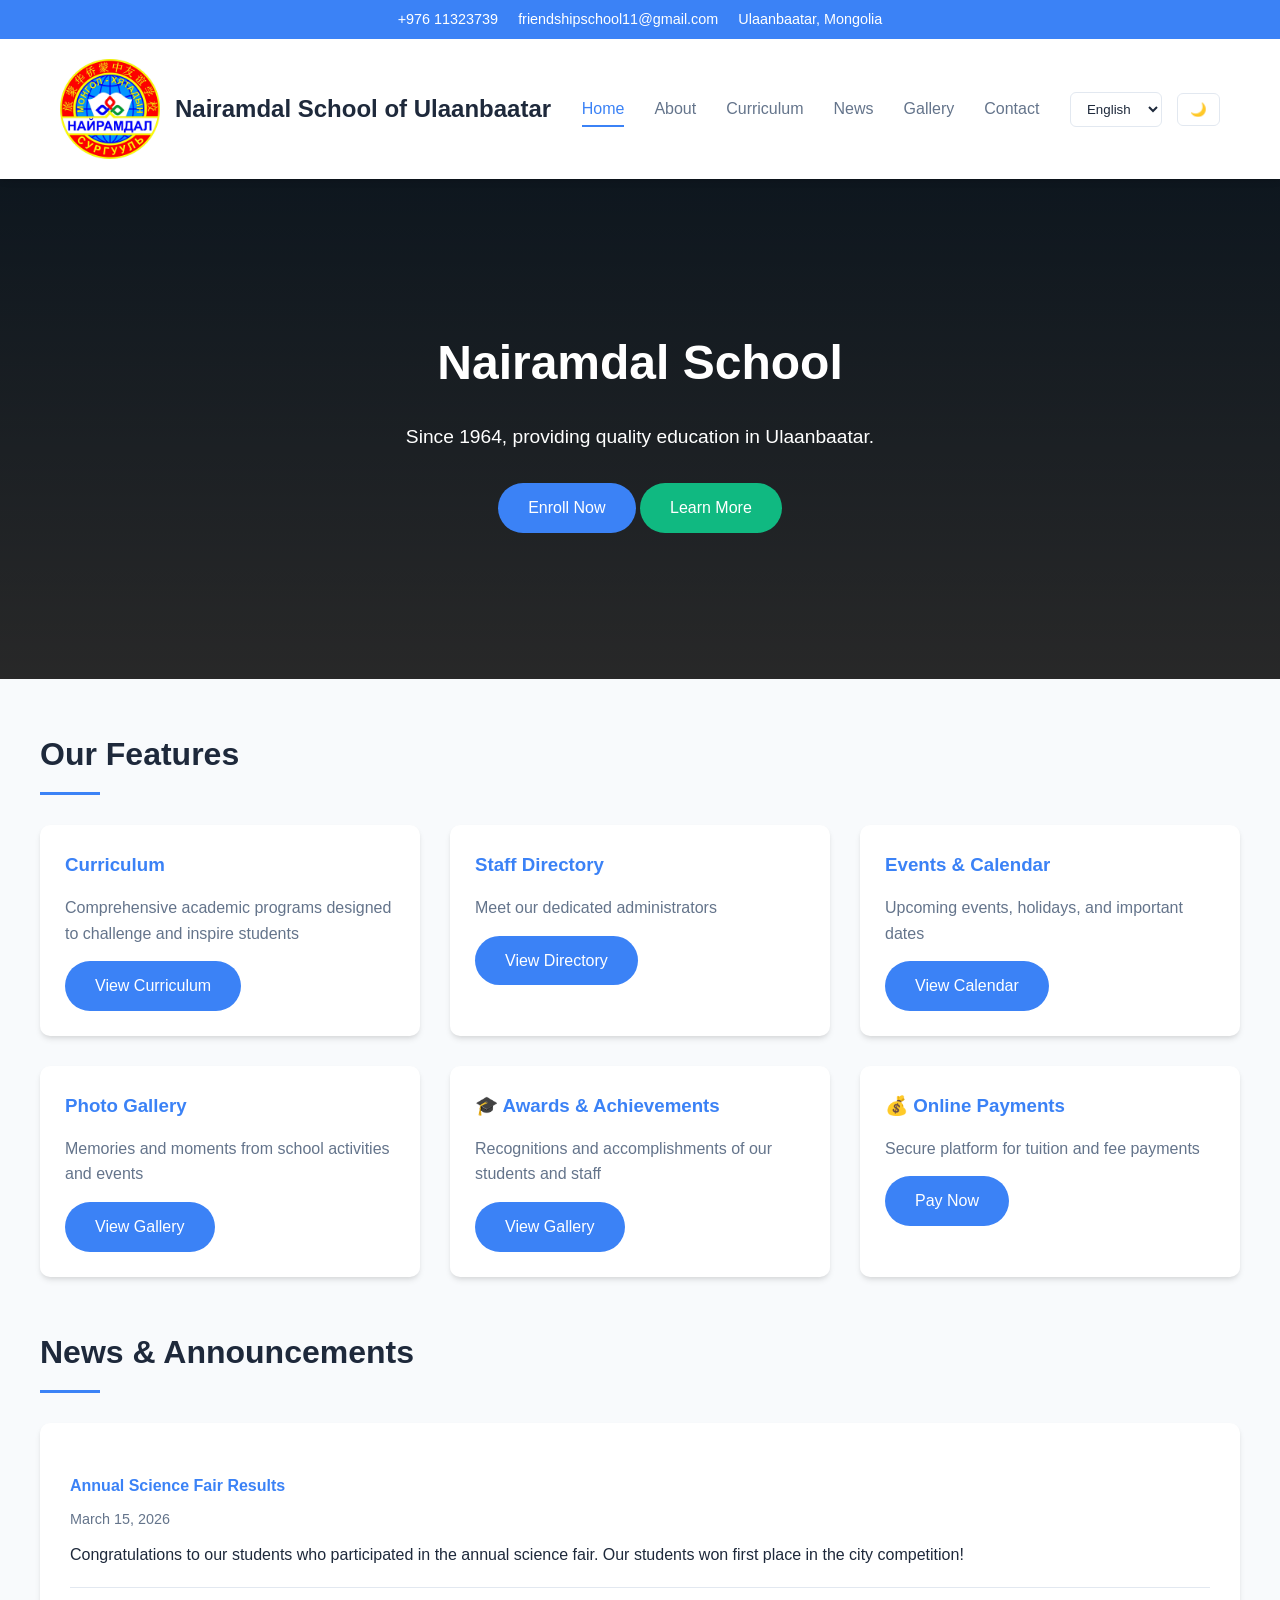
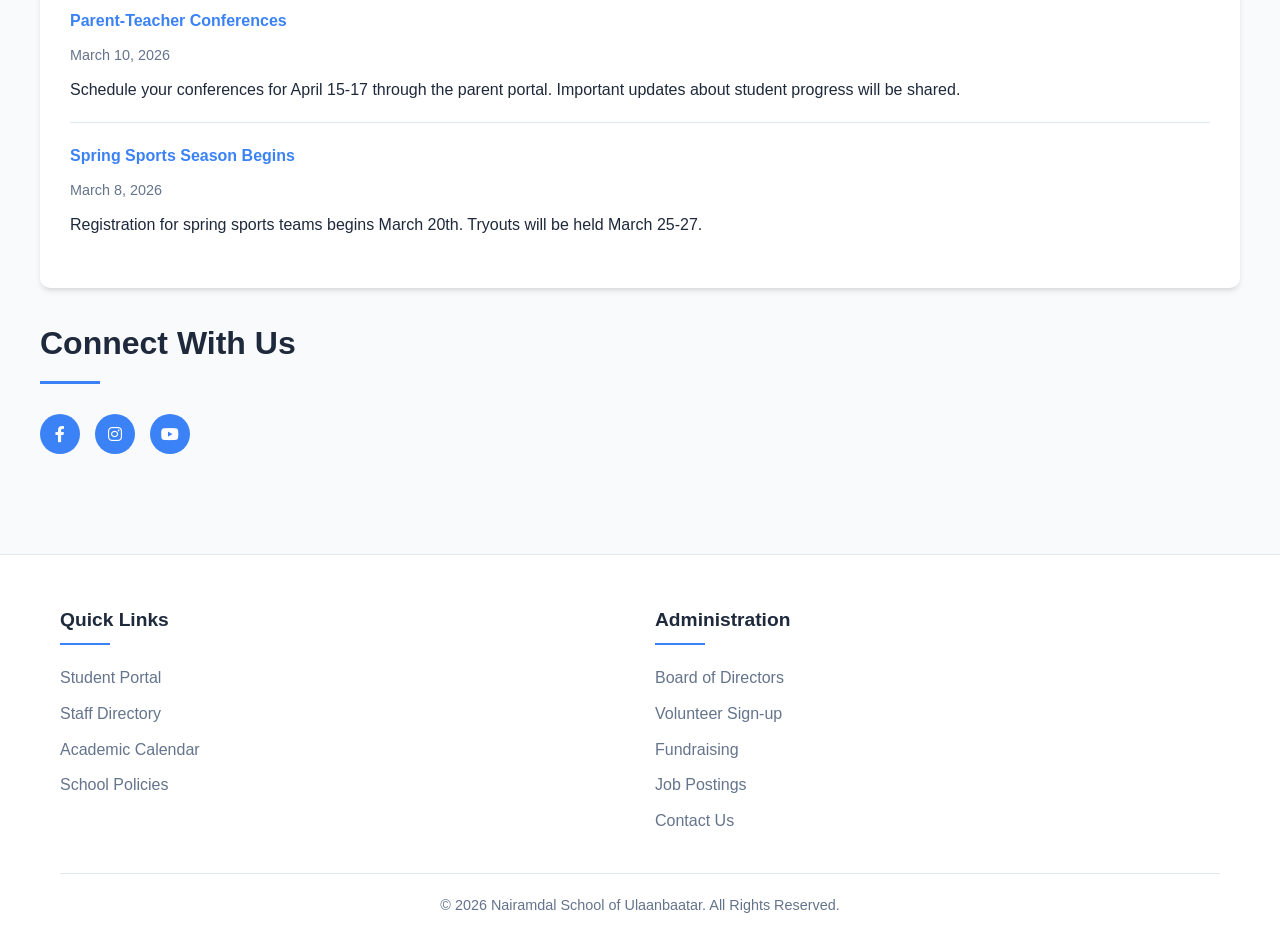
==== index.html @ b0e7a808 "Update index.html" ====
<!DOCTYPE html>
 <html lang="en">
 <head>
     <meta charset="UTF-8">
     <meta name="viewport" content="width=device-width, initial-scale=1.0">
     <title>Nairamdal School</title>
     <link rel="stylesheet" href="https://cdnjs.cloudflare.com/ajax/libs/font-awesome/6.0.0/css/all.min.css">
     <style>
         :root {
             --primary-color: #3b82f6;
             --secondary-color: #10b981;
             --background-light: #f8fafc;
             --surface-light: #ffffff;
             --text-primary: #1e293b;
             --text-secondary: #64748b;
             --border-color: #e2e8f0;
             --shadow: 0 4px 6px -1px rgba(0,0,0,0.1), 0 2px 4px -1px rgba(0,0,0,0.06);
         }

         .dark-mode {
             --background-light: #0f172a;
             --surface-light: #1e293b;
             --text-primary: #f1f5f9;
             --text-secondary: #94a3b8;
             --border-color: #334155;
             --shadow: 0 4px 6px -1px rgba(0,0,0,0.5), 0 2px 4px -1px rgba(0,0,0,0.3);
         }

         * {
             margin: 0;
             padding: 0;
             box-sizing: border-box;
             font-family: 'Segoe UI', Tahoma, Geneva, Verdana, sans-serif;
         }

         body {
             background-color: var(--background-light);
             color: var(--text-primary);
             line-height: 1.6;
             transition: background-color 0.3s, color 0.3s;
         }

         .container {
             max-width: 1200px;
             margin: 0 auto;
             padding: 0 20px;
         }

         /* Header Styles */
         header {
             background-color: var(--surface-light);
             box-shadow: var(--shadow);
             position: sticky;
             top: 0;
             z-index: 100;
         }

         .top-bar {
             background-color: var(--primary-color);
             color: white;
             padding: 8px 0;
             display: flex;
             justify-content: space-between;
             align-items: center;
         }

         .contact-info {
             display: flex;
             gap: 20px;
             font-size: 0.9rem;
         }

         nav {
             display: flex;
             justify-content: space-between;
             align-items: center;
             padding: 20px 0;
         }

         .logo {
             display: flex;
             align-items: center;
             gap: 15px;
         }

         .logo img {
             height: 100px;
             width: auto;
         }

         .logo h1 {
             font-size: 1.5rem;
             font-weight: 700;
             color: var(--text-primary);
         }

         .nav-links {
             display: flex;
             gap: 30px;
         }

         .nav-links a {
             text-decoration: none;
             color: var(--text-secondary);
             font-weight: 500;
             transition: color 0.3s;
             position: relative;
         }

         .nav-links a:hover {
             color: var(--primary-color);
         }

         .nav-links a.active {
             color: var(--primary-color);
         }

         .nav-links a.active::after {
             content: '';
             position: absolute;
             bottom: -5px;
             left: 0;
             width: 100%;
             height: 2px;
             background-color: var(--primary-color);
         }

         .controls {
             display: flex;
             align-items: center;
             gap: 15px;
         }

         .lang-selector, .theme-toggle {
             background: var(--surface-light);
             border: 1px solid var(--border-color);
             padding: 8px 12px;
             border-radius: 6px;
             color: var(--text-primary);
             cursor: pointer;
         }

         /* Hero Slider */
         .hero {
             height: 500px;
             position: relative;
             overflow: hidden;
             /* This is the fallback background if images fail to load */
             background: linear-gradient(rgba(34,56,76,1.6), rgba(0,0,0,0.6)), url('') center/cover no-repeat;
         }

         .slider-container {
             width: 100%;
             height: 100%;
             position: relative;
         }

         /* Update the background property in each of these .slide rules */
         .slide:nth-child(1) { /* First Slide */
             background: linear-gradient(rgba(0,0,0,0.6), rgba(0,0,0,0.6)), url('images/slider1.jpg') center/cover no-repeat; /* Replace with path to your FIRST slider image */
         }
         .slide:nth-child(2) { /* Second Slide */
             background: linear-gradient(rgba(0,0,0,0.6), rgba(0,0,0,0.6)), url('images/slider2.jpg') center/cover no-repeat; /* Replace with path to your SECOND slider image */
         }
         .slide:nth-child(3) { /* Third Slide */
             background: linear-gradient(rgba(0,0,0,0.6), rgba(0,0,0,0.6)), url('images/slider3.jpg') center/cover no-repeat; /* Replace with path to your THIRD slider image */
         }

         .slide {
             position: absolute;
             top: 0;
             left: 0;
             width: 100%;
             height: 100%;
             display: flex;
             align-items: center;
             justify-content: center;
             color: white;
             text-align: center;
             opacity: 0;
             transition: opacity 1s ease;
         }

         .slide.active {
             opacity: 1;
         }

         .slide-content {
             max-width: 800px;
             padding: 20px;
         }

         .slide h2 {
             font-size: 3rem;
             margin-bottom: 20px;
             font-weight: 700;
         }

         .slide p {
             font-size: 1.2rem;
             margin-bottom: 30px;
         }

         .btn {
             display: inline-block;
             background-color: var(--primary-color);
             color: white;
             padding: 12px 30px;
             border-radius: 30px;
             text-decoration: none;
             font-weight: 500;
             transition: all 0.3s;
             border: none;
             cursor: pointer;
         }

         .btn:hover {
             background-color: #2563eb;
             transform: translateY(-3px);
             box-shadow: var(--shadow);
         }

         .btn-secondary {
             background-color: var(--secondary-color);
         }

         .btn-secondary:hover {
             background-color: #059669;
         }

         /* Main Content */
         .main-content {
             padding: 50px 0;
         }

         .section-title {
             font-size: 2rem;
             margin-bottom: 30px;
             color: var(--text-primary);
             position: relative;
             padding-bottom: 15px;
         }

         .section-title::after {
             content: '';
             position: absolute;
             bottom: 0;
             left: 0;
             width: 60px;
             height: 3px;
             background-color: var(--primary-color);
         }

         .features-grid {
             display: grid;
             grid-template-columns: repeat(auto-fill, minmax(300px, 1fr));
             gap: 30px;
             margin-bottom: 50px;
         }

         .feature-card {
             background: var(--surface-light);
             border-radius: 10px;
             padding: 25px;
             box-shadow: var(--shadow);
             transition: transform 0.3s;
         }

         .feature-card:hover {
             transform: translateY(-5px);
         }

         .feature-card h3 {
             color: var(--primary-color);
             margin-bottom: 15px;
             display: flex;
             align-items: center;
             gap: 10px;
         }

         .feature-card p {
             color: var(--text-secondary);
             margin-bottom: 15px;
         }

         .card-actions {
             display: flex;
             gap: 10px;
             margin-top: 15px;
         }

         /* News & Announcements */
         .news-section {
             background: var(--surface-light);
             border-radius: 10px;
             padding: 30px;
             margin-bottom: 30px;
             box-shadow: var(--shadow);
         }

         .news-item {
             padding: 20px 0;
             border-bottom: 1px solid var(--border-color);
         }

         .news-item:last-child {
             border-bottom: none;
         }

         .news-item h4 {
             color: var(--primary-color);
             margin-bottom: 10px;
         }

         .news-date {
             font-size: 0.9rem;
             color: var(--text-secondary);
             margin-bottom: 10px;
         }

         /* Social Media Links */
         .social-links {
             display: flex;
             gap: 15px;
             margin-top: 20px;
         }

         .social-link {
             display: flex;
             align-items: center;
             justify-content: center;
             width: 40px;
             height: 40px;
             border-radius: 50%;
             background-color: var(--primary-color);
             color: white;
             text-decoration: none;
             transition: transform 0.3s;
         }

         .social-link:hover {
             transform: scale(1.1);
         }

         /* Footer */
         footer {
             background-color: var(--surface-light);
             color: var(--text-secondary);
             padding: 50px 0 20px;
             margin-top: 50px;
             border-top: 1px solid var(--border-color);
         }

         .footer-content {
             display: grid;
             grid-template-columns: repeat(auto-fit, minmax(250px, 1fr));
             gap: 30px;
             margin-bottom: 30px;
         }

         .footer-column h3 {
             color: var(--text-primary);
             font-size: 1.2rem;
             margin-bottom: 20px;
             position: relative;
             padding-bottom: 10px;
         }

         .footer-column h3::after {
             content: '';
             position: absolute;
             bottom: 0;
             left: 0;
             width: 50px;
             height: 2px;
             background-color: var(--primary-color);
         }

         .footer-column ul {
             list-style: none;
         }

         .footer-column ul li {
             margin-bottom: 10px;
         }

         .footer-column ul li a {
             color: var(--text-secondary);
             text-decoration: none;
             transition: color 0.3s;
         }

         .footer-column ul li a:hover {
             color: var(--primary-color);
         }

         .copyright {
             text-align: center;
             padding-top: 20px;
             border-top: 1px solid var(--border-color);
             color: var(--text-secondary);
             font-size: 0.9rem;
         }

         /* Responsive Design */
         @media (max-width: 768px) {
             .nav-links {
                 display: none;
             }

             .hero h2 {
                 font-size: 2rem;
             }

             .top-bar {
                 flex-direction: column;
                 gap: 5px;
             }
         }
     </style>
 </head>
 <body>
     <!-- Header -->
     <header>
         <div class="top-bar">
             <div class="container">
                 <div class="contact-info">
                     <span id="phone">+976 11323739</span>
                     <span id="email">friendshipschool11@gmail.com</span>
                     <span id="address">Ulaanbaatar, Mongolia</span>
                 </div>
             </div>
         </div>
         <div class="container">
             <nav>
                 <div class="logo">
                     <!-- Update the src attribute for the logo image -->
                     <img src="nairamdal.png" alt="Nairamdal School Logo"> <!-- Example path -->
                     <h1 id="schoolName">Nairamdal School of Ulaanbaatar</h1>
                 </div>
                 <div class="nav-links">
                     <a href="#" class="active" id="navHome">Home</a>
                     <a href="#" id="navAbout">About</a>
                     <a href="#" id="navCurriculum">Curriculum</a>
                     <a href="#" id="navNews">News</a>
                     <a href="#" id="navGallery">Gallery</a>
                     <a href="#" id="navContact">Contact</a>
                 </div>
                 <div class="controls">
                     <select class="lang-selector" id="langSelector">
                         <option value="en">English</option>
                         <option value="mn">Монгол</option>
                         <option value="zh">中文</option>
                     </select>
                     <button class="theme-toggle" id="themeToggle">🌙</button>
                 </div>
             </nav>
         </div>
     </header>

     <!-- Hero Slider -->
     <section class="hero">
         <div class="slider-container">
             <!-- These divs represent the slides. Their backgrounds are set via CSS above -->
             <div class="slide active">
                 <div class="slide-content">
                     <h2 id="heroTitle">Nairamdal School</h2>
                     <p id="heroDesc">Since 1964, providing quality education in Ulaanbaatar.</p>
                     <div style="margin-top: 20px;">
                         <a href="#" class="btn" id="enrollBtn">Enroll Now</a>
                         <a href="#" class="btn btn-secondary" id="learnBtn">Learn More</a>
                     </div>
                 </div>
             </div>
             <div class="slide">
                 <div class="slide-content">
                     <h2 id="qualityTitle">Quality Education</h2>
                     <p id="qualityDesc">Comprehensive curriculum with focus on discipline, critical thinking, and adaptability</p>
                     <a href="#" class="btn" id="programsBtn">Our Programs</a>
                 </div>
             </div>
             <div class="slide">
                 <div class="slide-content">
                     <h2 id="communityTitle">Community Focused</h2>
                     <p id="communityDesc">Building strong relationships between students, parents, and educators.</p>
                     <a href="#" class="btn" id="involveBtn">Get Involved</a>
                 </div>
             </div>
         </div>
     </section>

     <!-- Rest of your content remains unchanged... -->

     <main class="main-content container">
         <!-- Features Section -->
         <h2 class="section-title" id="featuresTitle">Our Features</h2>
         <div class="features-grid">
             <div class="feature-card">
                 <h3 id="curriculumCardTitle">Curriculum</h3>
                 <p id="curriculumCardDesc">Comprehensive academic programs designed to challenge and inspire students</p>
                 <div class="card-actions">
                     <a href="#" class="btn" id="viewCurriculumBtn">View Curriculum</a>
                 </div>
             </div>

             <div class="feature-card">
                 <h3 id="staffCardTitle">Staff Directory</h3>
                 <p id="staffCardDesc">Meet our dedicated administrators</p>
                 <div class="card-actions">
                     <a href="#" class="btn" id="viewDirectoryBtn">View Directory</a>
                 </div>
             </div>

             <div class="feature-card">
                 <h3 id="eventsCardTitle">Events & Calendar</h3>
                 <p id="eventsCardDesc">Upcoming events, holidays, and important dates</p>
                 <div class="card-actions">
                     <a href="#" class="btn" id="viewCalendarBtn">View Calendar</a>
                 </div>
             </div>

             <div class="feature-card">
                 <h3 id="galleryCardTitle">Photo Gallery</h3>
                 <p id="galleryCardDesc">Memories and moments from school activities and events</p>
                 <div class="card-actions">
                     <a href="#" class="btn" id="viewGalleryBtn">View Gallery</a>
                 </div>
             </div>

             <div class="feature-card">
                 <h3 id="awardsCardTitle">🎓 Awards & Achievements</h3>
                 <p id="awardsCardDesc">Recognitions and accomplishments of our students and staff</p>
                 <div class="card-actions">
                     <a href="#" class="btn" id="viewAwardsBtn">View Gallery</a>
                 </div>
             </div>

             <div class="feature-card">
                 <h3 id="paymentsCardTitle">💰 Online Payments</h3>
                 <p id="paymentsCardDesc">Secure platform for tuition and fee payments</p>
                 <div class="card-actions">
                     <a href="#" class="btn" id="payNowBtn">Pay Now</a>
                 </div>
             </div>
         </div>

         <!-- News & Announcements -->
         <h2 class="section-title" id="newsTitle">News & Announcements</h2>
         <div class="news-section">
             <div class="news-item">
                 <h4 id="news1Title">Annual Science Fair Results</h4>
                 <div class="news-date">March 15, 2026</div>
                 <p id="news1Desc">Congratulations to our students who participated in the annual science fair. Our students won first place in the city competition!</p>
             </div>
             <div class="news-item">
                 <h4 id="news2Title">Parent-Teacher Conferences</h4>
                 <div class="news-date">March 10, 2026</div>
                 <p id="news2Desc">Schedule your conferences for April 15-17 through the parent portal. Important updates about student progress will be shared.</p>
             </div>
             <div class="news-item">
                 <h4 id="news3Title">Spring Sports Season Begins</h4>
                 <div class="news-date">March 8, 2026</div>
                 <p id="news3Desc">Registration for spring sports teams begins March 20th. Tryouts will be held March 25-27.</p>
             </div>
         </div>

         <!-- Social Media Links -->
         <h2 class="section-title" id="connectTitle">Connect With Us</h2>
         <div class="social-links">
             <a href="https://www.facebook.com/Nairamdalschool" class="social-link" target="_blank">
                 <i class="fab fa-facebook-f"></i>
             </a>
             <a href="https://www.instagram.com/nairamdal_school" class="social-link" target="_blank">
                 <i class="fab fa-instagram"></i>
             </a>
             <a href="#" class="social-link">
                 <i class="fab fa-youtube"></i>
             </a>
         </div>
     </main>

     <!-- Footer -->
     <footer>
         <div class="container">
             <div class="footer-content">
                 <div class="footer-column">
                     <h3 id="quickLinksTitle">Quick Links</h3>
                     <ul>
                         <li><a href="#" id="studentPortalLink">Student Portal</a></li>
                         <li><a href="#" id="staffDirLink">Staff Directory</a></li>
                         <li><a href="#" id="academicCalLink">Academic Calendar</a></li>
                         <li><a href="#" id="policiesLink">School Policies</a></li>
                     </ul>
                 </div>
                 <div class="footer-column">
                     <h3 id="adminTitle">Administration</h3>
                     <ul>
                         <li><a href="#" id="boardLink">Board of Directors</a></li>
                         <li><a href="#" id="volunteerLink">Volunteer Sign-up</a></li>
                         <li><a href="#" id="fundraisingLink">Fundraising</a></li>
                         <li><a href="#" id="jobsLink">Job Postings</a></li>
                         <li><a href="#" id="contactUsLink">Contact Us</a></li>
                     </ul>
                 </div>
             </div>
             <div class="copyright">
                 <p id="copyrightText">&copy; 2026 Nairamdal School of Ulaanbaatar. All Rights Reserved.</p>
             </div>
         </div>
     </footer>

     <script>
         // ... Your existing JavaScript code remains unchanged ...
         // Theme toggle functionality
         const themeToggle = document.getElementById('themeToggle');
         const body = document.body;

         // Check for saved theme preference
         if (localStorage.getItem('theme') === 'dark') {
             body.classList.add('dark-mode');
             themeToggle.textContent = '☀️';
         }

         themeToggle.addEventListener('click', () => {
             body.classList.toggle('dark-mode');

             if (body.classList.contains('dark-mode')) {
                 themeToggle.textContent = '☀️';
                 localStorage.setItem('theme', 'dark');
             } else {
                 themeToggle.textContent = '🌙';
                 localStorage.setItem('theme', 'light');
             }
         });

         // Language selector functionality
         const langSelector = document.getElementById('langSelector');

         // Translation dictionary
         const translations = {
             en: {
                 phone: "+976 11323739",
                 email: "friendshipschool11@gmail.com",
                 address: "Ulaanbaatar, Mongolia",
                 schoolName: "Nairamdal School of Ulaanbaatar",
                 navHome: "Home",
                 navAbout: "About",
                 navCurriculum: "Curriculum",
                 navNews: "News",
                 navGallery: "Gallery",
                 navContact: "Contact",
                 heroTitle: "Nairamdal School",
                 heroDesc: "Since 1964, providing quality education in Ulaanbaatar.",
                 enrollBtn: "Enroll Now",
                 learnBtn: "Learn More",
                 qualityTitle: "Quality Education",
                 qualityDesc: "Comprehensive curriculum with focus on discipline, critical thinking, and adaptability",
                 programsBtn: "Our Programs",
                 communityTitle: "Community Focused",
                 communityDesc: "Building strong relationships between students, parents, and educators.",
                 involveBtn: "Get Involved",
                 featuresTitle: "Our Features",
                 curriculumCardTitle: "Curriculum",
                 curriculumCardDesc: "Comprehensive academic programs designed to challenge and inspire students",
                 viewCurriculumBtn: "View Curriculum",
                 staffCardTitle: "Staff Directory",
                 staffCardDesc: "Meet our dedicated team of educators and administrators",
                 viewDirectoryBtn: "View Directory",
                 eventsCardTitle: "Events & Calendar",
                 eventsCardDesc: "Upcoming events, holidays, and important dates",
                 viewCalendarBtn: "View Calendar",
                 galleryCardTitle: "Photo Gallery",
                 galleryCardDesc: "Memories and moments from school activities and events",
                 viewGalleryBtn: "View Gallery",
                 awardsCardTitle: "🎓 Awards & Achievements",
                 awardsCardDesc: "Recognitions and accomplishments of our students and staff",
                 viewAwardsBtn: "View Gallery",
                 paymentsCardTitle: "💰 Online Payments",
                 paymentsCardDesc: "Secure platform for tuition and fee payments",
                 payNowBtn: "Pay Now",
                 newsTitle: "News & Announcements",
                 news1Title: "Annual Science Fair Results",
                 news1Desc: "Congratulations to our students who participated in the annual science fair. Our students won first place in the city competition!",
                 news2Title: "Parent-Teacher Conferences",
                 news2Desc: "Schedule your conferences for April 15-17 through the parent portal. Important updates about student progress will be shared.",
                 news3Title: "Spring Sports Season Begins",
                 news3Desc: "Registration for spring sports teams begins March 20th. Tryouts will be held March 25-27.",
                 connectTitle: "Connect With Us",
                 quickLinksTitle: "Quick Links",
                 studentPortalLink: "Student Portal",
                 staffDirLink: "Staff Directory",
                 academicCalLink: "Academic Calendar",
                 policiesLink: "School Policies",
                 adminTitle: "Administration",
                 boardLink: "Board of Directors",
                 volunteerLink: "Volunteer Sign-up",
                 fundraisingLink: "Fundraising",
                 jobsLink: "Job Postings",
                 contactUsLink: "Contact Us",
                 copyrightText: "&copy; 2026 Nairamdal School of Ulaanbaatar. All Rights Reserved."
             },
             mn: {
                 phone: "+976 11323739",
                 email: "friendshipschool11@gmail.com",
                 address: "Улаанбаатар, Монгол улс",
                 schoolName: "Найрамдал Сургууль",
                 navHome: "Нүүр",
                 navAbout: "Бидний тухай",
                 navCurriculum: "Сургалтын хөтөлбөр",
                 navNews: "Мэдээ",
                 navGallery: "Зураг",
                 navContact: "Холбоо барих",
                 heroTitle: "Найрамдал Сургууль",
                 heroDesc: "1964 оноос хойш Улаанбаатарт чанартай боловсролыг хангаж байна.",
                 enrollBtn: "Бүртгүүлэх",
                 learnBtn: "Дэлгэрэнгүй",
                 qualityTitle: "Чанартай Боловсрол",
                 qualityDesc: "Дисциплин, шинжлэх сэтгэлгээ, тохируулах чадварыг бэлтгэх зорилготой сургалтын хөтөлбөр",
                 programsBtn: "Манай Хөтөлбөрүүд",
                 communityTitle: "Бүлгэмд Төвлөрсөн",
                 communityDesc: "Оюутан, эцэг эх, багш нарын хоорондын бахархалтай харилцааг бий болгох.",
                 involveBtn: "Оролцох",
                 featuresTitle: "Манай Онцлогууд",
                 curriculumCardTitle: "Сургалтын Хөтөлбөр",
                 curriculumCardDesc: "Оюутнуудыг сориулж, санаа зовохоор сургалтын хөтөлбөрүүд",
                 viewCurriculumBtn: "Хөтөлбөр Үзэх",
                 staffCardTitle: "Ажилчдын Жагсаалт",
                 staffCardDesc: "Бидний сургагч багш, удирдах ажилчидтай танилцаарай",
                 viewDirectoryBtn: "Жагсаалт Үзэх",
                 eventsCardTitle: "Үйл явдал & Цагалбар",
                 eventsCardDesc: "Удахгүй болох үйл явдал, амралтын өдрүүд болон чухал өдрүүд",
                 viewCalendarBtn: "Цагалбар Үзэх",
                 galleryCardTitle: "Зурагны Цомог",
                 galleryCardDesc: "Сургуулийн үйл ажиллагааны санамж, агшинууд",
                 viewGalleryBtn: "Цомог Үзэх",
                 awardsCardTitle: "🎓 Шагнал & Амжилтууд",
                 awardsCardDesc: "Оюутан, багш нарын хүртсэн шагнал, ялалтууд",
                 viewAwardsBtn: "Цомог Үзэх",
                 paymentsCardTitle: "💰 Онлайн Төлбөр",
                 paymentsCardDesc: "Сургалтын төлбөр болон бусад төлбөрийг аюулгүй төлөх платформ",
                 payNowBtn: "Төлөх",
                 newsTitle: "Мэдээ & Мэдэгдэл",
                 news1Title: "Жил ийн Шинжлэх Ухааны Үзэсгэлэнгийн Үр дүн",
                 news1Desc: "Жил ийн шинжлэх ухааны үзэсгэлэнд оролцсон манай оюутнуудад баяр хүргэе. Манай сурагчид хотын тэмцээнд эхний байрыг эзэллээ!",
                 news2Title: "Эцэг эх, багшийн уулзалт",
                 news2Desc: "Эцэг эхийн порталын тусламжтайгаар 4-р сарын 15-17-ны хооронд уулзалтаа захиалаарай. Оюутны ахиц, дэмжлэгийн талаар мэдээлэл хуваалцах болно.",
                 news3Title: "Хавар Үеийн Спортын Улирал Эхэллээ",
                 news3Desc: "Хавар үеийн спортын багийн бүртгэл 3-р сарын 20-ноос эхлэх бөгөөд туршилт 3-р сарын 25-27-ны хооронд болно.",
                 connectTitle: "Бидэнтэй Холбогдох",
                 quickLinksTitle: "Түргэн Холбоосууд",
                 studentPortalLink: "Оюутны Портал",
                 staffDirLink: "Ажилчдын Жагсаалт",
                 academicCalLink: "Сургалтын Цагалбар",
                 policiesLink: "Сургуулийн Журам",
                 adminTitle: "Удирдлага",
                 boardLink: "Захирлын Баг",
                 volunteerLink: "Дэмжигч Бүртгүүлэх",
                 fundraisingLink: "Санхүүжилт",
                 jobsLink: "Ажлын Байр",
                 contactUsLink: "Холбоо Барих",
                 copyrightText: "&copy; 2026 Найрамдал Сургууль. Бүх Эрх Хуулиар Хамгаалагдсан."
             },
             zh: {
                 phone: "+976 11323739",
                 email: "friendshipschool11@gmail.com",
                 address: "乌兰巴托，蒙古国",
                 schoolName: "奈仁达勒学校",
                 navHome: "首页",
                 navAbout: "关于我们",
                 navCurriculum: "课程",
                 navNews: "新闻",
                 navGallery: "相册",
                 navContact: "联系我们",
                 heroTitle: "奈仁达勒学校",
                 heroDesc: "自1964年以来，在乌兰巴托提供优质的教育。",
                 enrollBtn: "立即报名",
                 learnBtn: "了解更多",
                 qualityTitle: "优质教育",
                 qualityDesc: "全面的课程，注重纪律、批判性思维和适应能力",
                 programsBtn: "我们的项目",
                 communityTitle: "以社区为中心",
                 communityDesc: "建立学生、家长和教师之间的牢固关系。",
                 involveBtn: "参与其中",
                 featuresTitle: "我们的特色",
                 curriculumCardTitle: "课程",
                 curriculumCardDesc: "旨在挑战和启发学生的综合学术课程",
                 viewCurriculumBtn: "查看课程",
                 staffCardTitle: "员工目录",
                 staffCardDesc: "认识我们敬业的教育工作者和管理人员",
                 viewDirectoryBtn: "查看目录",
                 eventsCardTitle: "活动与日历",
                 eventsCardDesc: "即将举行的活动、假期和重要日期",
                 viewCalendarBtn: "查看日历",
                 galleryCardTitle: "照片集",
                 galleryCardDesc: "学校活动和事件的回忆和瞬间",
                 viewGalleryBtn: "查看相册",
                 awardsCardTitle: "🎓 奖项与成就",
                 awardsCardDesc: "我们学生和员工的认可和成就",
                 viewAwardsBtn: "查看相册",
                 paymentsCardTitle: "💰 在线支付",
                 paymentsCardDesc: "用于学费和费用的安全平台",
                 payNowBtn: "立即支付",
                 newsTitle: "新闻与公告",
                 news1Title: "年度科学博览会结果",
                 news1Desc: "祝贺参加年度科学博览会的学生。我们的学生在城市比赛中获得第一名！",
                 news2Title: "家长会",
                 news2Desc: "通过家长门户预约4月15日至17日的会议。将分享有关学生进度的重要更新。",
                 news3Title: "春季体育赛季开始",
                 news3Desc: "春季运动队注册将于3月20日开始。试训将在3月25日至27日举行。",
                 connectTitle: "与我们联系",
                 quickLinksTitle: "快速链接",
                 studentPortalLink: "学生门户",
                 staffDirLink: "员工目录",
                 academicCalLink: "学术日历",
                 policiesLink: "学校政策",
                 adminTitle: "管理",
                 boardLink: "董事会",
                 volunteerLink: "志愿者注册",
                 fundraisingLink: "筹款",
                 jobsLink: "职位招聘",
                 contactUsLink: "联系我们",
                 copyrightText: "&copy; 2026 奈仁达勒学校。版权所有。"
             }
         };

         // Function to apply translations
         function applyTranslations(lang) {
             const elements = {
                 phone: document.getElementById('phone'),
                 email: document.getElementById('email'),
                 address: document.getElementById('address'),
                 schoolName: document.getElementById('schoolName'),
                 navHome: document.getElementById('navHome'),
                 navAbout: document.getElementById('navAbout'),
                 navCurriculum: document.getElementById('navCurriculum'),
                 navNews: document.getElementById('navNews'),
                 navGallery: document.getElementById('navGallery'),
                 navContact: document.getElementById('navContact'),
                 heroTitle: document.getElementById('heroTitle'),
                 heroDesc: document.getElementById('heroDesc'),
                 enrollBtn: document.getElementById('enrollBtn'),
                 learnBtn: document.getElementById('learnBtn'),
                 qualityTitle: document.getElementById('qualityTitle: document.getElementById('qualityDesc'),
                 programsBtn: document.getElementById('programsBtn'),
                 communityTitle: document.getElementById('communityTitle'),
                 communityDesc: document.getElementById('communityDesc'),
                 involveBtn: document.getElementById('involveBtn'),
                 featuresTitle: document.getElementById('featuresTitle'),
                 curriculumCardTitle: document.getElementById('curriculumCardTitle'),
                 curriculumCardDesc: document.getElementById('curriculumCardDesc'),
                 viewCurriculumBtn: document.getElementById('viewCurriculumBtn'),
                 staffCardTitle: document.getElementById('staffCardTitle'),
                 staffCardDesc: document.getElementById('staffCardDesc'),
                 viewDirectoryBtn: document.getElementById('viewDirectoryBtn'),
                 eventsCardTitle: document.getElementById('eventsCardTitle'),
                 eventsCardDesc: document.getElementById('eventsCardDesc'),
                 viewCalendarBtn: document.getElementById('viewCalendarBtn'),
                 galleryCardTitle: document.getElementById('galleryCardTitle'),
                 galleryCardDesc: document.getElementById('galleryCardDesc'),
                 viewGalleryBtn: document.getElementById('viewGalleryBtn'),
                 awardsCardTitle: document.getElementById('awardsCardTitle'),
                 awardsCardDesc: document.getElementById('awardsCardDesc'),
                 viewAwardsBtn: document.getElementById('viewAwardsBtn'),
                 paymentsCardTitle: document.getElementById('paymentsCardTitle'),
                 paymentsCardDesc: document.getElementById('paymentsCardDesc'),
                 payNowBtn: document.getElementById('payNowBtn'),
                 newsTitle: document.getElementById('newsTitle'),
                 news1Title: document.getElementById('news1Title'),
                 news1Desc: document.getElementById('news1Desc'),
                 news2Title: document.getElementById('news2Title'),
                 news2Desc: document.getElementById('news2Desc'),
                 news3Title: document.getElementById('news3Title'),
                 news3Desc: document.getElementById('news3Desc'),
                 connectTitle: document.getElementById('connectTitle'),
                 quickLinksTitle: document.getElementById('quickLinksTitle'),
                 studentPortalLink: document.getElementById('studentPortalLink'),
                 staffDirLink: document.getElementById('staffDirLink'),
                 academicCalLink: document.getElementById('academicCalLink'),
                 policiesLink: document.getElementById('policiesLink'),
                 adminTitle: document.getElementById('adminTitle'),
                 boardLink: document.getElementById('boardLink'),
                 volunteerLink: document.getElementById('volunteerLink'),
                 fundraisingLink: document.getElementById('fundraisingLink'),
                 jobsLink: document.getElementById('jobsLink'),
                 contactUsLink: document.getElementById('contactUsLink'),
                 copyrightText: document.getElementById('copyrightText')
             };

             const translation = translations[lang];
             for (const [key, element] of Object.entries(elements)) {
                 if (element) {
                     if (key === 'copyrightText') {
                         element.innerHTML = translation[key];
                     } else {
                         element.textContent = translation[key];
                     }
                 }
             }
         }

         langSelector.addEventListener('change', function() {
             const selectedLang = this.value;
             applyTranslations(selectedLang);
             localStorage.setItem('language', selectedLang);
         });

         // Load saved language preference
         const savedLang = localStorage.getItem('language') || 'en';
         langSelector.value = savedLang;
         applyTranslations(savedLang);

         // Simple slider functionality
         let slideIndex = 0;
         const slides = document.querySelectorAll('.slide');

         function showSlides() {
             // Hide all slides
             slides.forEach(slide => slide.classList.remove('active'));

             // Show current slide
             slideIndex++;
             if (slideIndex > slides.length) {slideIndex = 1}
             slides[slideIndex-1].classList.add('active');

             // Change slide every 5 seconds
             setTimeout(showSlides, 5000);
         }

         // Initialize slider
         showSlides();

         // Tab navigation functionality
         const navLinks = document.querySelectorAll('.nav-links a');

         navLinks.forEach(link => {
             link.addEventListener('click', function(e) {
                 e.preventDefault();

                 // Remove active class from all links
                 navLinks.forEach(l => l.classList.remove('active'));

                 // Add active class to clicked link
                 this.classList.add('active');
             });
         });
     </script>
 </body>
 </html>
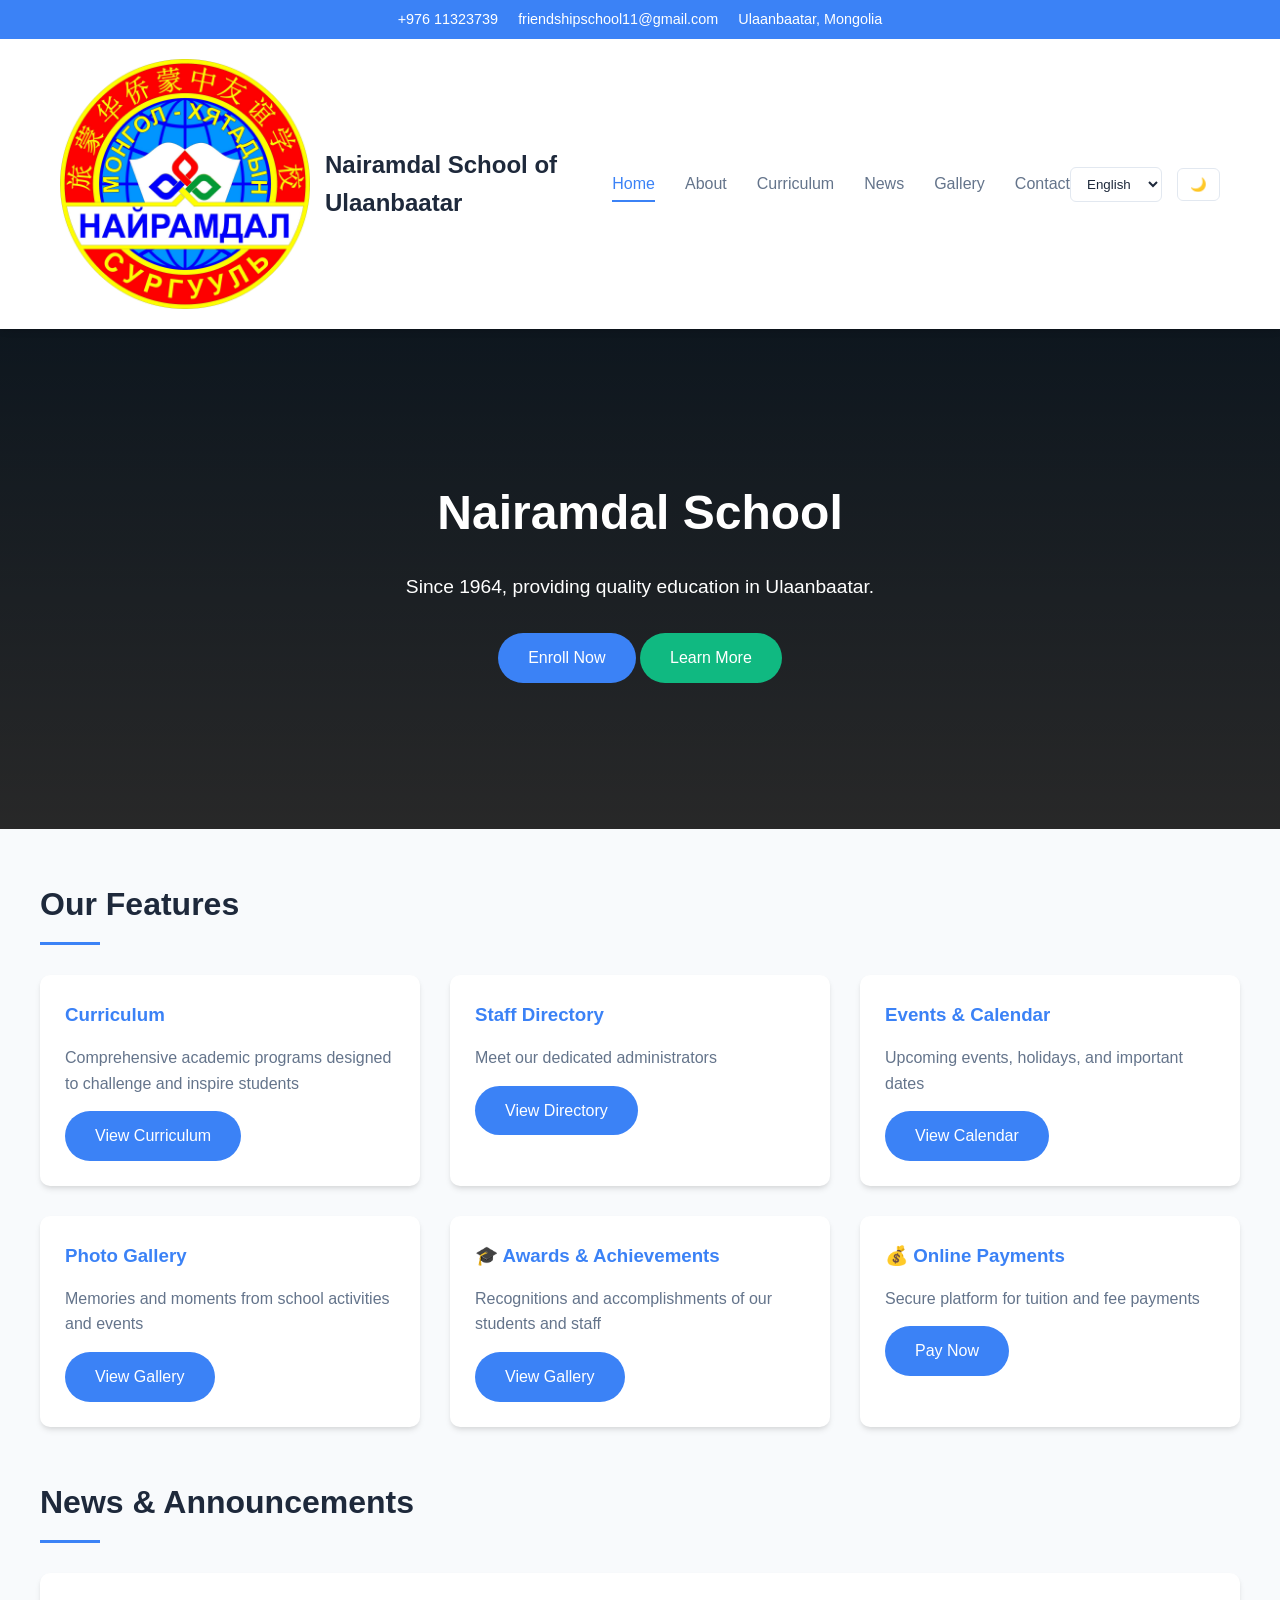
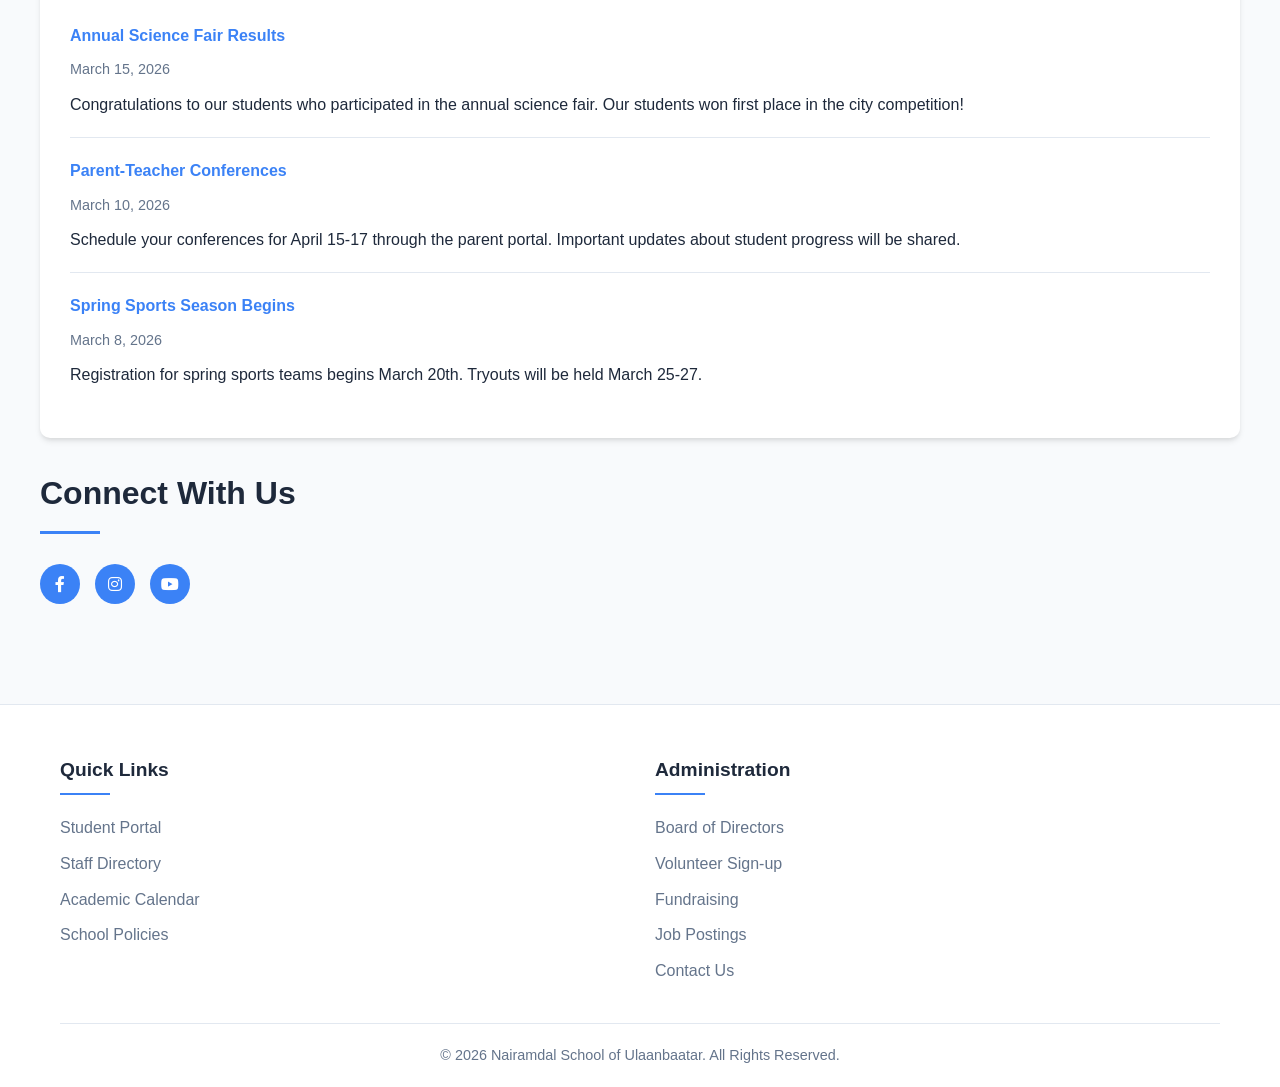
==== commit 63a8a964: "Update print statement from 'Hello' to 'Goodbye'" ====
--- a/index.html
+++ b/index.html
@@ -84,7 +84,7 @@
          }
 
          .logo img {
-             height: 100px;
+             height: 250px;
              width: auto;
          }
 
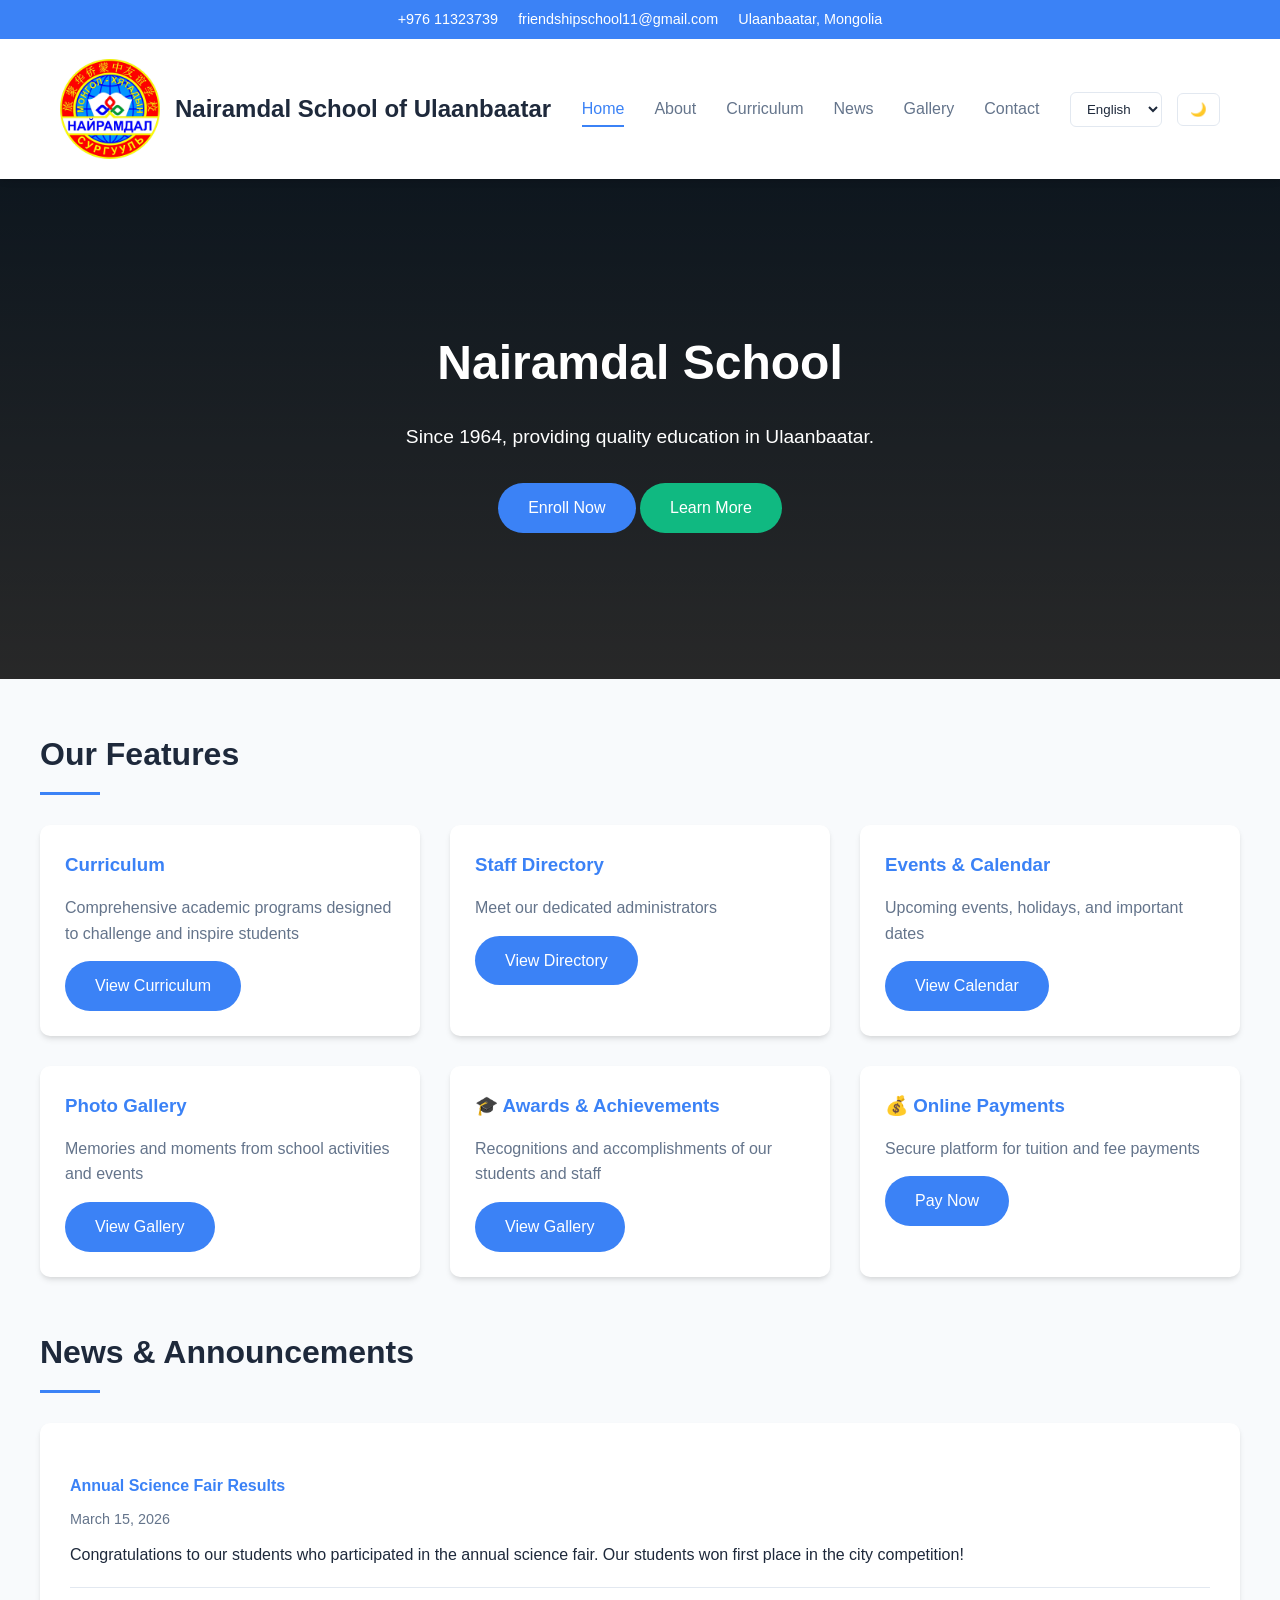
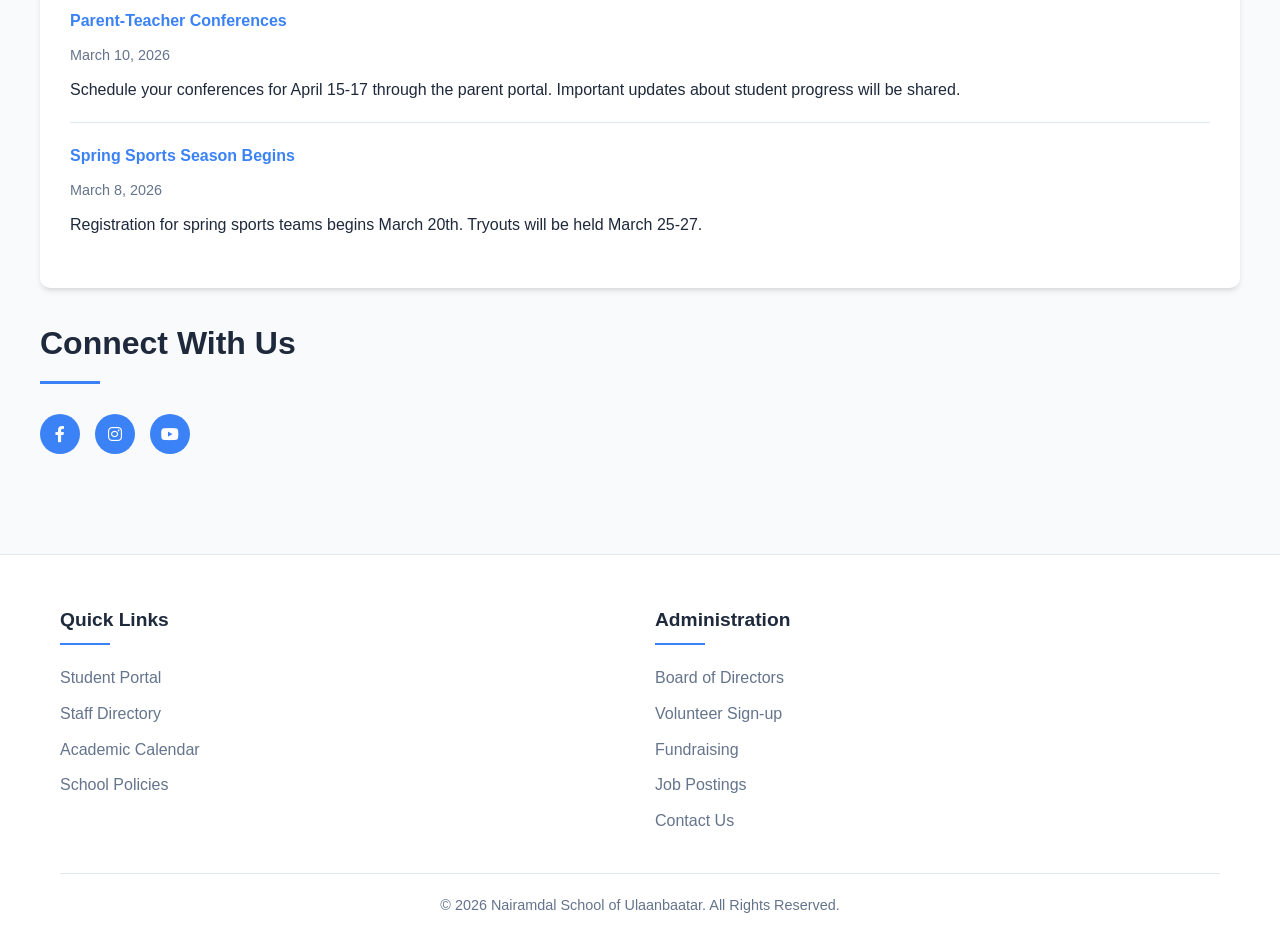
==== commit a1a8d9a7: "Update index.html" ====
--- a/index.html
+++ b/index.html
@@ -84,7 +84,7 @@
          }
 
          .logo img {
-             height: 250px;
+             height: 100px;
              width: auto;
          }
 
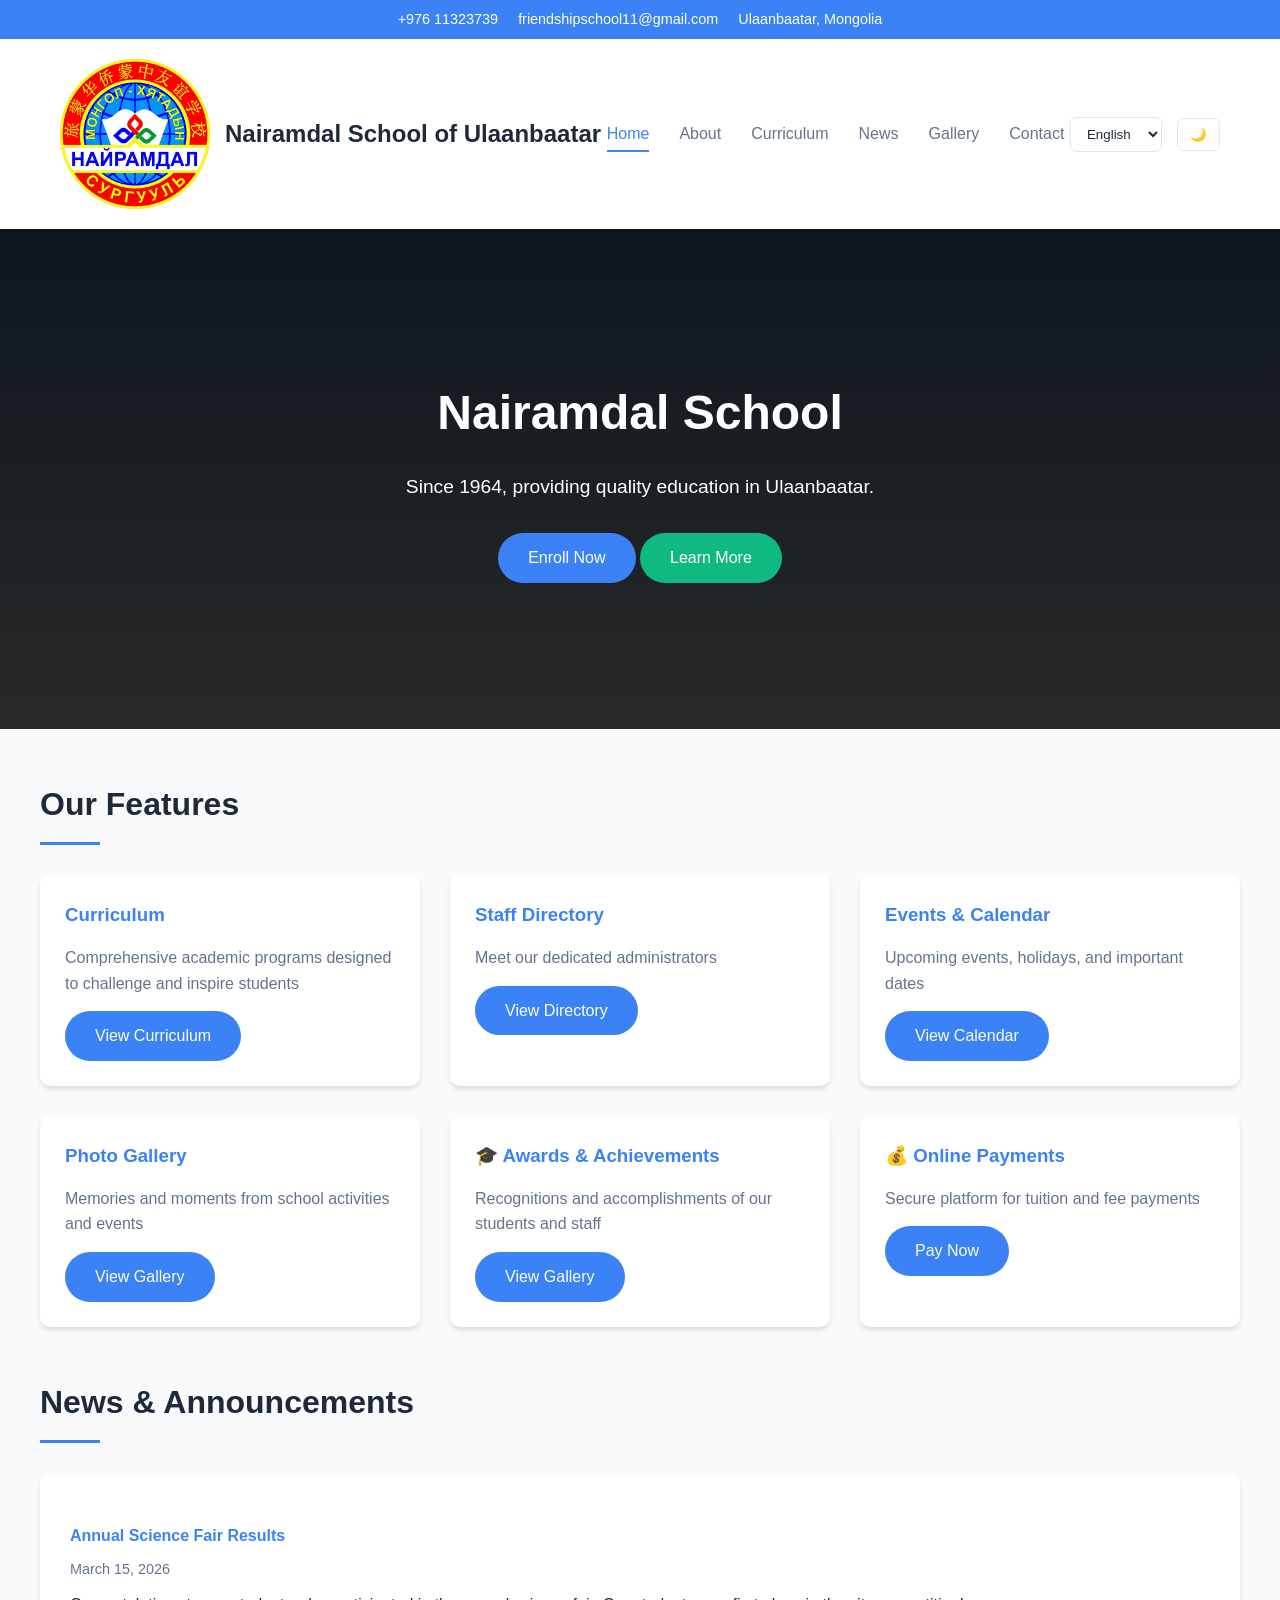
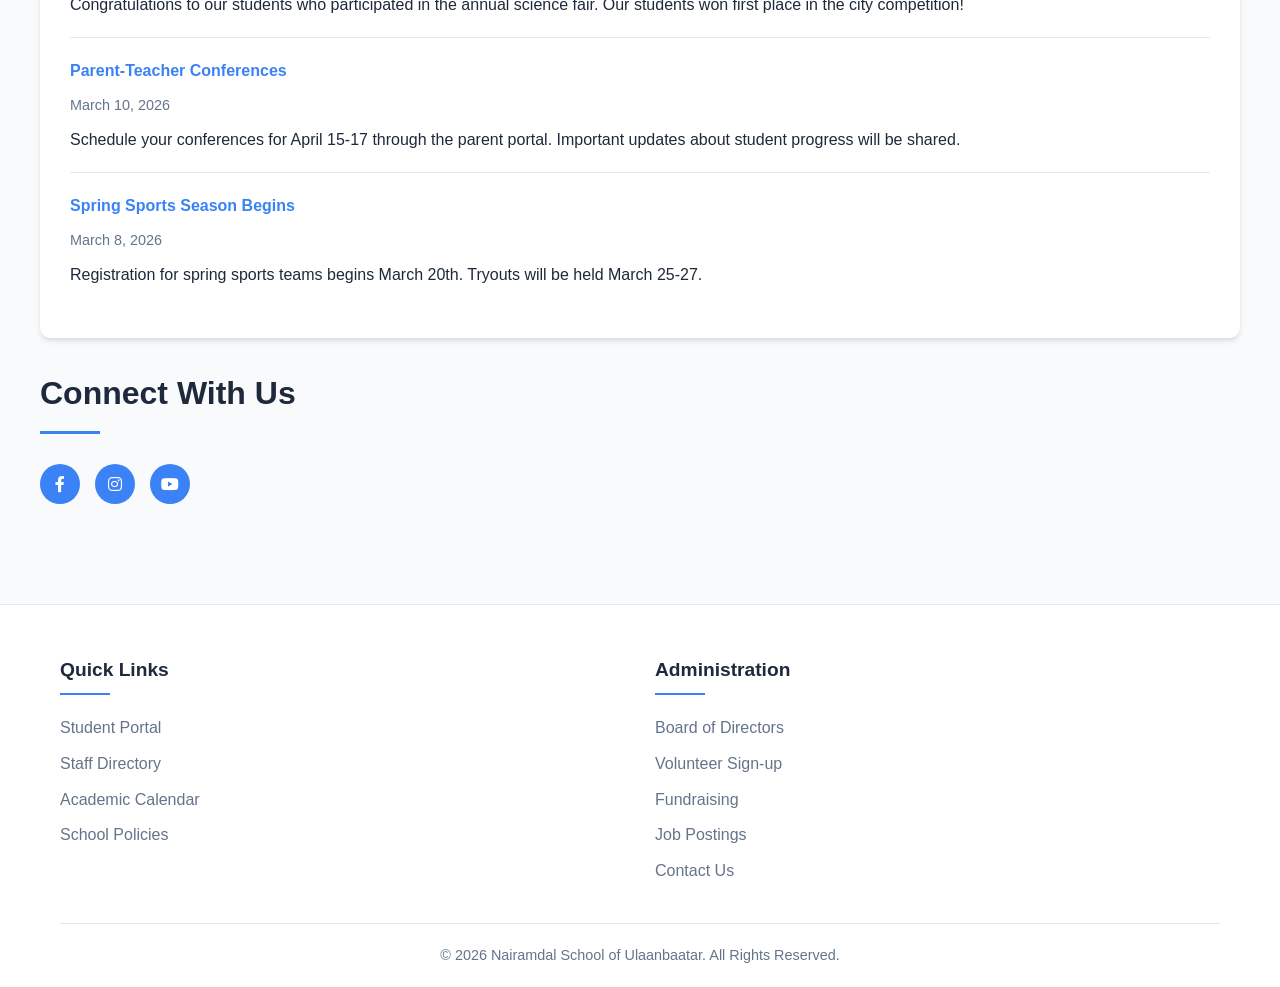
==== commit 2431201e: "Update fmt.Println message from 'Hello' to 'Goodbye'" ====
--- a/index.html
+++ b/index.html
@@ -84,7 +84,7 @@
          }
 
          .logo img {
-             height: 100px;
+             height: 150px;
              width: auto;
          }
 
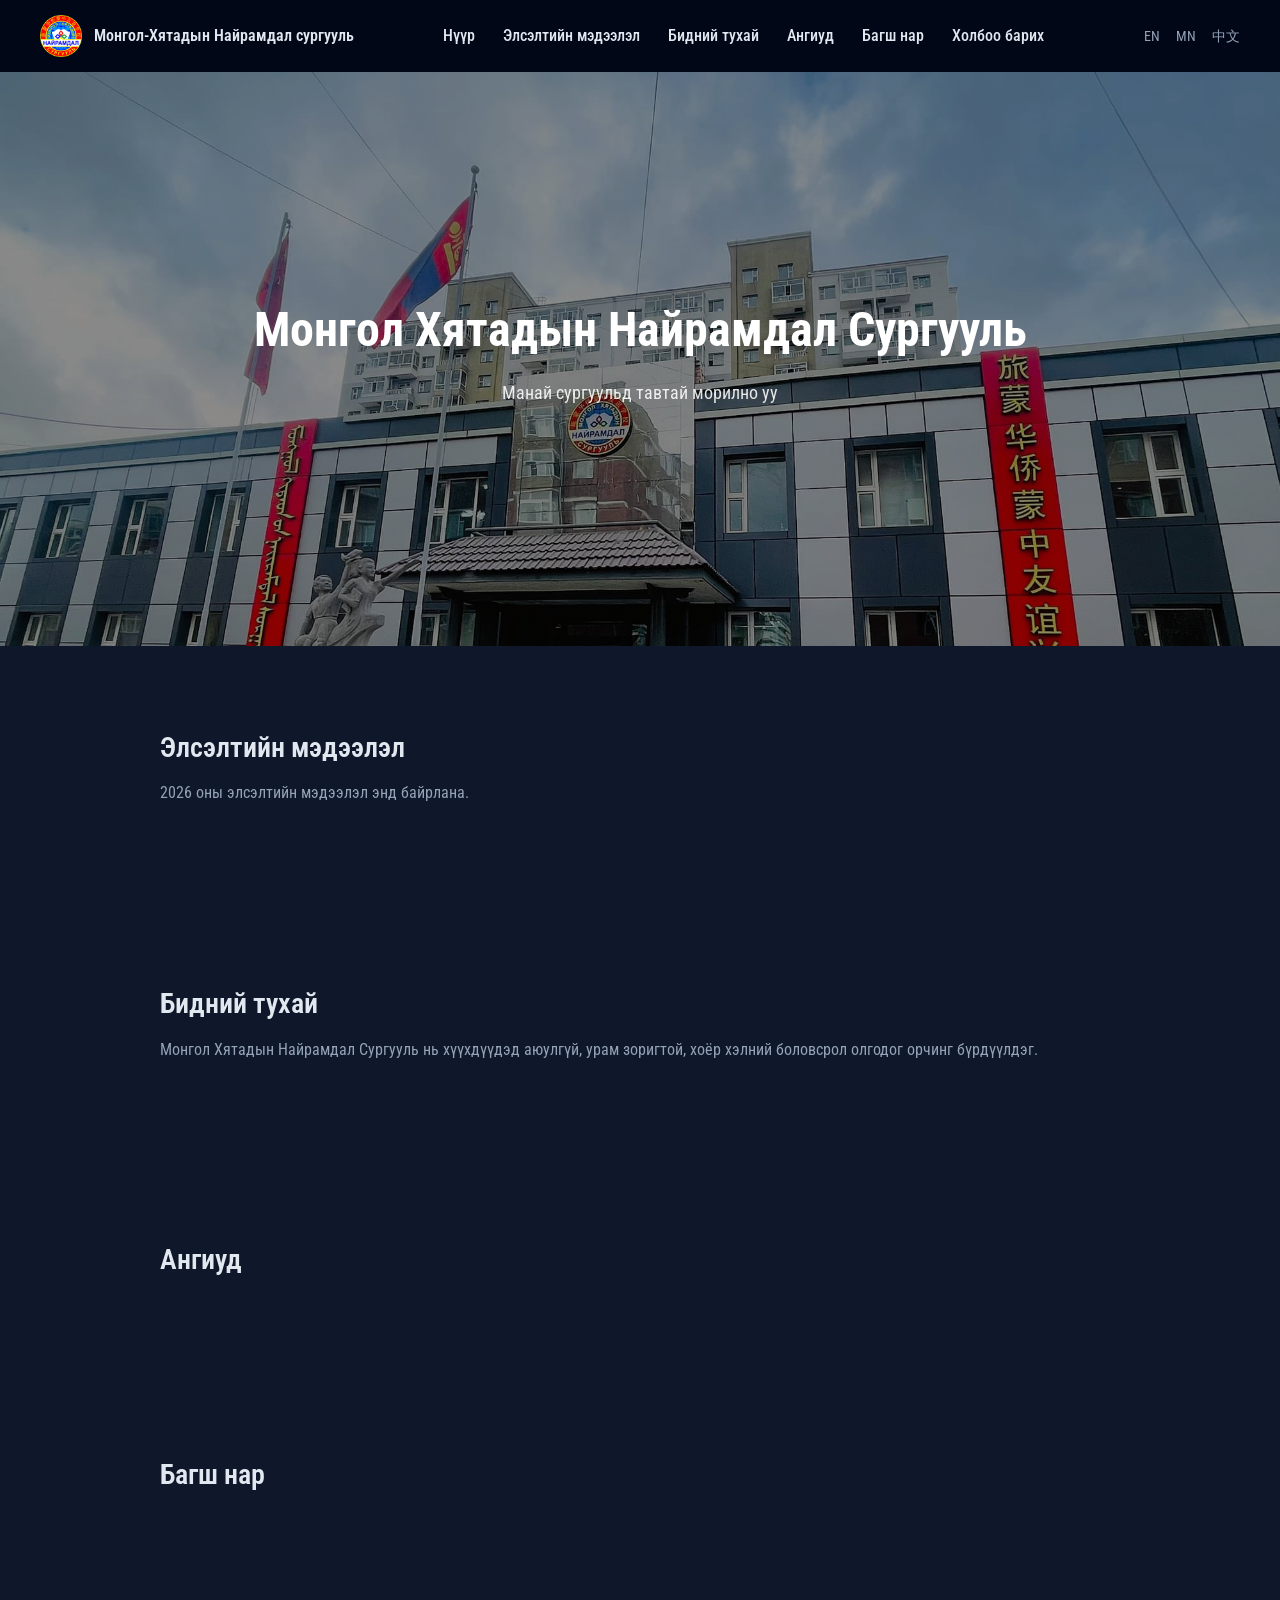
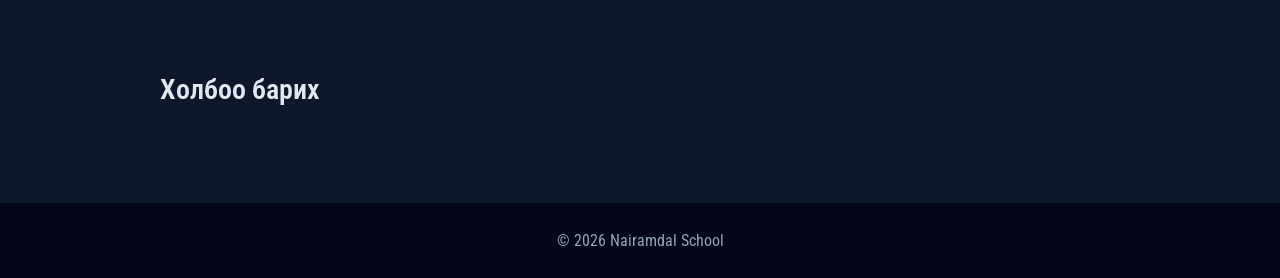
==== commit 6c9f64d8: "Add files via upload" ====
--- a/index.html
+++ b/index.html
@@ -1,948 +1,124 @@
- <!DOCTYPE html>
- <html lang="en">
- <head>
-     <meta charset="UTF-8">
-     <meta name="viewport" content="width=device-width, initial-scale=1.0">
-     <title>Nairamdal School</title>
-     <link rel="stylesheet" href="https://cdnjs.cloudflare.com/ajax/libs/font-awesome/6.0.0/css/all.min.css">
-     <style>
-         :root {
-             --primary-color: #3b82f6;
-             --secondary-color: #10b981;
-             --background-light: #f8fafc;
-             --surface-light: #ffffff;
-             --text-primary: #1e293b;
-             --text-secondary: #64748b;
-             --border-color: #e2e8f0;
-             --shadow: 0 4px 6px -1px rgba(0,0,0,0.1), 0 2px 4px -1px rgba(0,0,0,0.06);
-         }
-
-         .dark-mode {
-             --background-light: #0f172a;
-             --surface-light: #1e293b;
-             --text-primary: #f1f5f9;
-             --text-secondary: #94a3b8;
-             --border-color: #334155;
-             --shadow: 0 4px 6px -1px rgba(0,0,0,0.5), 0 2px 4px -1px rgba(0,0,0,0.3);
-         }
-
-         * {
-             margin: 0;
-             padding: 0;
-             box-sizing: border-box;
-             font-family: 'Segoe UI', Tahoma, Geneva, Verdana, sans-serif;
-         }
-
-         body {
-             background-color: var(--background-light);
-             color: var(--text-primary);
-             line-height: 1.6;
-             transition: background-color 0.3s, color 0.3s;
-         }
-
-         .container {
-             max-width: 1200px;
-             margin: 0 auto;
-             padding: 0 20px;
-         }
-
-         /* Header Styles */
-         header {
-             background-color: var(--surface-light);
-             box-shadow: var(--shadow);
-             position: sticky;
-             top: 0;
-             z-index: 100;
-         }
-
-         .top-bar {
-             background-color: var(--primary-color);
-             color: white;
-             padding: 8px 0;
-             display: flex;
-             justify-content: space-between;
-             align-items: center;
-         }
-
-         .contact-info {
-             display: flex;
-             gap: 20px;
-             font-size: 0.9rem;
-         }
-
-         nav {
-             display: flex;
-             justify-content: space-between;
-             align-items: center;
-             padding: 20px 0;
-         }
-
-         .logo {
-             display: flex;
-             align-items: center;
-             gap: 15px;
-         }
-
-         .logo img {
-             height: 150px;
-             width: auto;
-         }
-
-         .logo h1 {
-             font-size: 1.5rem;
-             font-weight: 700;
-             color: var(--text-primary);
-         }
-
-         .nav-links {
-             display: flex;
-             gap: 30px;
-         }
-
-         .nav-links a {
-             text-decoration: none;
-             color: var(--text-secondary);
-             font-weight: 500;
-             transition: color 0.3s;
-             position: relative;
-         }
-
-         .nav-links a:hover {
-             color: var(--primary-color);
-         }
-
-         .nav-links a.active {
-             color: var(--primary-color);
-         }
-
-         .nav-links a.active::after {
-             content: '';
-             position: absolute;
-             bottom: -5px;
-             left: 0;
-             width: 100%;
-             height: 2px;
-             background-color: var(--primary-color);
-         }
-
-         .controls {
-             display: flex;
-             align-items: center;
-             gap: 15px;
-         }
-
-         .lang-selector, .theme-toggle {
-             background: var(--surface-light);
-             border: 1px solid var(--border-color);
-             padding: 8px 12px;
-             border-radius: 6px;
-             color: var(--text-primary);
-             cursor: pointer;
-         }
-
-         /* Hero Slider */
-         .hero {
-             height: 500px;
-             position: relative;
-             overflow: hidden;
-             /* This is the fallback background if images fail to load */
-             background: linear-gradient(rgba(34,56,76,1.6), rgba(0,0,0,0.6)), url('') center/cover no-repeat;
-         }
-
-         .slider-container {
-             width: 100%;
-             height: 100%;
-             position: relative;
-         }
-
-         /* Update the background property in each of these .slide rules */
-         .slide:nth-child(1) { /* First Slide */
-             background: linear-gradient(rgba(0,0,0,0.6), rgba(0,0,0,0.6)), url('images/slider1.jpg') center/cover no-repeat; /* Replace with path to your FIRST slider image */
-         }
-         .slide:nth-child(2) { /* Second Slide */
-             background: linear-gradient(rgba(0,0,0,0.6), rgba(0,0,0,0.6)), url('images/slider2.jpg') center/cover no-repeat; /* Replace with path to your SECOND slider image */
-         }
-         .slide:nth-child(3) { /* Third Slide */
-             background: linear-gradient(rgba(0,0,0,0.6), rgba(0,0,0,0.6)), url('images/slider3.jpg') center/cover no-repeat; /* Replace with path to your THIRD slider image */
-         }
-
-         .slide {
-             position: absolute;
-             top: 0;
-             left: 0;
-             width: 100%;
-             height: 100%;
-             display: flex;
-             align-items: center;
-             justify-content: center;
-             color: white;
-             text-align: center;
-             opacity: 0;
-             transition: opacity 1s ease;
-         }
-
-         .slide.active {
-             opacity: 1;
-         }
-
-         .slide-content {
-             max-width: 800px;
-             padding: 20px;
-         }
-
-         .slide h2 {
-             font-size: 3rem;
-             margin-bottom: 20px;
-             font-weight: 700;
-         }
-
-         .slide p {
-             font-size: 1.2rem;
-             margin-bottom: 30px;
-         }
-
-         .btn {
-             display: inline-block;
-             background-color: var(--primary-color);
-             color: white;
-             padding: 12px 30px;
-             border-radius: 30px;
-             text-decoration: none;
-             font-weight: 500;
-             transition: all 0.3s;
-             border: none;
-             cursor: pointer;
-         }
-
-         .btn:hover {
-             background-color: #2563eb;
-             transform: translateY(-3px);
-             box-shadow: var(--shadow);
-         }
-
-         .btn-secondary {
-             background-color: var(--secondary-color);
-         }
-
-         .btn-secondary:hover {
-             background-color: #059669;
-         }
-
-         /* Main Content */
-         .main-content {
-             padding: 50px 0;
-         }
-
-         .section-title {
-             font-size: 2rem;
-             margin-bottom: 30px;
-             color: var(--text-primary);
-             position: relative;
-             padding-bottom: 15px;
-         }
-
-         .section-title::after {
-             content: '';
-             position: absolute;
-             bottom: 0;
-             left: 0;
-             width: 60px;
-             height: 3px;
-             background-color: var(--primary-color);
-         }
-
-         .features-grid {
-             display: grid;
-             grid-template-columns: repeat(auto-fill, minmax(300px, 1fr));
-             gap: 30px;
-             margin-bottom: 50px;
-         }
-
-         .feature-card {
-             background: var(--surface-light);
-             border-radius: 10px;
-             padding: 25px;
-             box-shadow: var(--shadow);
-             transition: transform 0.3s;
-         }
-
-         .feature-card:hover {
-             transform: translateY(-5px);
-         }
-
-         .feature-card h3 {
-             color: var(--primary-color);
-             margin-bottom: 15px;
-             display: flex;
-             align-items: center;
-             gap: 10px;
-         }
-
-         .feature-card p {
-             color: var(--text-secondary);
-             margin-bottom: 15px;
-         }
-
-         .card-actions {
-             display: flex;
-             gap: 10px;
-             margin-top: 15px;
-         }
-
-         /* News & Announcements */
-         .news-section {
-             background: var(--surface-light);
-             border-radius: 10px;
-             padding: 30px;
-             margin-bottom: 30px;
-             box-shadow: var(--shadow);
-         }
-
-         .news-item {
-             padding: 20px 0;
-             border-bottom: 1px solid var(--border-color);
-         }
-
-         .news-item:last-child {
-             border-bottom: none;
-         }
-
-         .news-item h4 {
-             color: var(--primary-color);
-             margin-bottom: 10px;
-         }
-
-         .news-date {
-             font-size: 0.9rem;
-             color: var(--text-secondary);
-             margin-bottom: 10px;
-         }
-
-         /* Social Media Links */
-         .social-links {
-             display: flex;
-             gap: 15px;
-             margin-top: 20px;
-         }
-
-         .social-link {
-             display: flex;
-             align-items: center;
-             justify-content: center;
-             width: 40px;
-             height: 40px;
-             border-radius: 50%;
-             background-color: var(--primary-color);
-             color: white;
-             text-decoration: none;
-             transition: transform 0.3s;
-         }
-
-         .social-link:hover {
-             transform: scale(1.1);
-         }
-
-         /* Footer */
-         footer {
-             background-color: var(--surface-light);
-             color: var(--text-secondary);
-             padding: 50px 0 20px;
-             margin-top: 50px;
-             border-top: 1px solid var(--border-color);
-         }
-
-         .footer-content {
-             display: grid;
-             grid-template-columns: repeat(auto-fit, minmax(250px, 1fr));
-             gap: 30px;
-             margin-bottom: 30px;
-         }
-
-         .footer-column h3 {
-             color: var(--text-primary);
-             font-size: 1.2rem;
-             margin-bottom: 20px;
-             position: relative;
-             padding-bottom: 10px;
-         }
-
-         .footer-column h3::after {
-             content: '';
-             position: absolute;
-             bottom: 0;
-             left: 0;
-             width: 50px;
-             height: 2px;
-             background-color: var(--primary-color);
-         }
-
-         .footer-column ul {
-             list-style: none;
-         }
-
-         .footer-column ul li {
-             margin-bottom: 10px;
-         }
-
-         .footer-column ul li a {
-             color: var(--text-secondary);
-             text-decoration: none;
-             transition: color 0.3s;
-         }
-
-         .footer-column ul li a:hover {
-             color: var(--primary-color);
-         }
-
-         .copyright {
-             text-align: center;
-             padding-top: 20px;
-             border-top: 1px solid var(--border-color);
-             color: var(--text-secondary);
-             font-size: 0.9rem;
-         }
-
-         /* Responsive Design */
-         @media (max-width: 768px) {
-             .nav-links {
-                 display: none;
-             }
-
-             .hero h2 {
-                 font-size: 2rem;
-             }
-
-             .top-bar {
-                 flex-direction: column;
-                 gap: 5px;
-             }
-         }
-     </style>
- </head>
- <body>
-     <!-- Header -->
-     <header>
-         <div class="top-bar">
-             <div class="container">
-                 <div class="contact-info">
-                     <span id="phone">+976 11323739</span>
-                     <span id="email">friendshipschool11@gmail.com</span>
-                     <span id="address">Ulaanbaatar, Mongolia</span>
-                 </div>
-             </div>
-         </div>
-         <div class="container">
-             <nav>
-                 <div class="logo">
-                     <!-- Update the src attribute for the logo image -->
-                     <img src="nairamdal.png" alt="Nairamdal School Logo"> <!-- Example path -->
-                     <h1 id="schoolName">Nairamdal School of Ulaanbaatar</h1>
-                 </div>
-                 <div class="nav-links">
-                     <a href="#" class="active" id="navHome">Home</a>
-                     <a href="#" id="navAbout">About</a>
-                     <a href="#" id="navCurriculum">Curriculum</a>
-                     <a href="#" id="navNews">News</a>
-                     <a href="#" id="navGallery">Gallery</a>
-                     <a href="#" id="navContact">Contact</a>
-                 </div>
-                 <div class="controls">
-                     <select class="lang-selector" id="langSelector">
-                         <option value="en">English</option>
-                         <option value="mn">Монгол</option>
-                         <option value="zh">中文</option>
-                     </select>
-                     <button class="theme-toggle" id="themeToggle">🌙</button>
-                 </div>
-             </nav>
-         </div>
-     </header>
-
-     <!-- Hero Slider -->
-     <section class="hero">
-         <div class="slider-container">
-             <!-- These divs represent the slides. Their backgrounds are set via CSS above -->
-             <div class="slide active">
-                 <div class="slide-content">
-                     <h2 id="heroTitle">Nairamdal School</h2>
-                     <p id="heroDesc">Since 1964, providing quality education in Ulaanbaatar.</p>
-                     <div style="margin-top: 20px;">
-                         <a href="#" class="btn" id="enrollBtn">Enroll Now</a>
-                         <a href="#" class="btn btn-secondary" id="learnBtn">Learn More</a>
-                     </div>
-                 </div>
-             </div>
-             <div class="slide">
-                 <div class="slide-content">
-                     <h2 id="qualityTitle">Quality Education</h2>
-                     <p id="qualityDesc">Comprehensive curriculum with focus on discipline, critical thinking, and adaptability</p>
-                     <a href="#" class="btn" id="programsBtn">Our Programs</a>
-                 </div>
-             </div>
-             <div class="slide">
-                 <div class="slide-content">
-                     <h2 id="communityTitle">Community Focused</h2>
-                     <p id="communityDesc">Building strong relationships between students, parents, and educators.</p>
-                     <a href="#" class="btn" id="involveBtn">Get Involved</a>
-                 </div>
-             </div>
-         </div>
-     </section>
-
-     <!-- Rest of your content remains unchanged... -->
-
-     <main class="main-content container">
-         <!-- Features Section -->
-         <h2 class="section-title" id="featuresTitle">Our Features</h2>
-         <div class="features-grid">
-             <div class="feature-card">
-                 <h3 id="curriculumCardTitle">Curriculum</h3>
-                 <p id="curriculumCardDesc">Comprehensive academic programs designed to challenge and inspire students</p>
-                 <div class="card-actions">
-                     <a href="#" class="btn" id="viewCurriculumBtn">View Curriculum</a>
-                 </div>
-             </div>
-
-             <div class="feature-card">
-                 <h3 id="staffCardTitle">Staff Directory</h3>
-                 <p id="staffCardDesc">Meet our dedicated administrators</p>
-                 <div class="card-actions">
-                     <a href="#" class="btn" id="viewDirectoryBtn">View Directory</a>
-                 </div>
-             </div>
-
-             <div class="feature-card">
-                 <h3 id="eventsCardTitle">Events & Calendar</h3>
-                 <p id="eventsCardDesc">Upcoming events, holidays, and important dates</p>
-                 <div class="card-actions">
-                     <a href="#" class="btn" id="viewCalendarBtn">View Calendar</a>
-                 </div>
-             </div>
-
-             <div class="feature-card">
-                 <h3 id="galleryCardTitle">Photo Gallery</h3>
-                 <p id="galleryCardDesc">Memories and moments from school activities and events</p>
-                 <div class="card-actions">
-                     <a href="#" class="btn" id="viewGalleryBtn">View Gallery</a>
-                 </div>
-             </div>
-
-             <div class="feature-card">
-                 <h3 id="awardsCardTitle">🎓 Awards & Achievements</h3>
-                 <p id="awardsCardDesc">Recognitions and accomplishments of our students and staff</p>
-                 <div class="card-actions">
-                     <a href="#" class="btn" id="viewAwardsBtn">View Gallery</a>
-                 </div>
-             </div>
-
-             <div class="feature-card">
-                 <h3 id="paymentsCardTitle">💰 Online Payments</h3>
-                 <p id="paymentsCardDesc">Secure platform for tuition and fee payments</p>
-                 <div class="card-actions">
-                     <a href="#" class="btn" id="payNowBtn">Pay Now</a>
-                 </div>
-             </div>
-         </div>
-
-         <!-- News & Announcements -->
-         <h2 class="section-title" id="newsTitle">News & Announcements</h2>
-         <div class="news-section">
-             <div class="news-item">
-                 <h4 id="news1Title">Annual Science Fair Results</h4>
-                 <div class="news-date">March 15, 2026</div>
-                 <p id="news1Desc">Congratulations to our students who participated in the annual science fair. Our students won first place in the city competition!</p>
-             </div>
-             <div class="news-item">
-                 <h4 id="news2Title">Parent-Teacher Conferences</h4>
-                 <div class="news-date">March 10, 2026</div>
-                 <p id="news2Desc">Schedule your conferences for April 15-17 through the parent portal. Important updates about student progress will be shared.</p>
-             </div>
-             <div class="news-item">
-                 <h4 id="news3Title">Spring Sports Season Begins</h4>
-                 <div class="news-date">March 8, 2026</div>
-                 <p id="news3Desc">Registration for spring sports teams begins March 20th. Tryouts will be held March 25-27.</p>
-             </div>
-         </div>
-
-         <!-- Social Media Links -->
-         <h2 class="section-title" id="connectTitle">Connect With Us</h2>
-         <div class="social-links">
-             <a href="https://www.facebook.com/Nairamdalschool" class="social-link" target="_blank">
-                 <i class="fab fa-facebook-f"></i>
-             </a>
-             <a href="https://www.instagram.com/nairamdal_school" class="social-link" target="_blank">
-                 <i class="fab fa-instagram"></i>
-             </a>
-             <a href="#" class="social-link">
-                 <i class="fab fa-youtube"></i>
-             </a>
-         </div>
-     </main>
-
-     <!-- Footer -->
-     <footer>
-         <div class="container">
-             <div class="footer-content">
-                 <div class="footer-column">
-                     <h3 id="quickLinksTitle">Quick Links</h3>
-                     <ul>
-                         <li><a href="#" id="studentPortalLink">Student Portal</a></li>
-                         <li><a href="#" id="staffDirLink">Staff Directory</a></li>
-                         <li><a href="#" id="academicCalLink">Academic Calendar</a></li>
-                         <li><a href="#" id="policiesLink">School Policies</a></li>
-                     </ul>
-                 </div>
-                 <div class="footer-column">
-                     <h3 id="adminTitle">Administration</h3>
-                     <ul>
-                         <li><a href="#" id="boardLink">Board of Directors</a></li>
-                         <li><a href="#" id="volunteerLink">Volunteer Sign-up</a></li>
-                         <li><a href="#" id="fundraisingLink">Fundraising</a></li>
-                         <li><a href="#" id="jobsLink">Job Postings</a></li>
-                         <li><a href="#" id="contactUsLink">Contact Us</a></li>
-                     </ul>
-                 </div>
-             </div>
-             <div class="copyright">
-                 <p id="copyrightText">&copy; 2026 Nairamdal School of Ulaanbaatar. All Rights Reserved.</p>
-             </div>
-         </div>
-     </footer>
-
-     <script>
-         // ... Your existing JavaScript code remains unchanged ...
-         // Theme toggle functionality
-         const themeToggle = document.getElementById('themeToggle');
-         const body = document.body;
-
-         // Check for saved theme preference
-         if (localStorage.getItem('theme') === 'dark') {
-             body.classList.add('dark-mode');
-             themeToggle.textContent = '☀️';
-         }
-
-         themeToggle.addEventListener('click', () => {
-             body.classList.toggle('dark-mode');
-
-             if (body.classList.contains('dark-mode')) {
-                 themeToggle.textContent = '☀️';
-                 localStorage.setItem('theme', 'dark');
-             } else {
-                 themeToggle.textContent = '🌙';
-                 localStorage.setItem('theme', 'light');
-             }
-         });
-
-         // Language selector functionality
-         const langSelector = document.getElementById('langSelector');
-
-         // Translation dictionary
-         const translations = {
-             en: {
-                 phone: "+976 11323739",
-                 email: "friendshipschool11@gmail.com",
-                 address: "Ulaanbaatar, Mongolia",
-                 schoolName: "Nairamdal School of Ulaanbaatar",
-                 navHome: "Home",
-                 navAbout: "About",
-                 navCurriculum: "Curriculum",
-                 navNews: "News",
-                 navGallery: "Gallery",
-                 navContact: "Contact",
-                 heroTitle: "Nairamdal School",
-                 heroDesc: "Since 1964, providing quality education in Ulaanbaatar.",
-                 enrollBtn: "Enroll Now",
-                 learnBtn: "Learn More",
-                 qualityTitle: "Quality Education",
-                 qualityDesc: "Comprehensive curriculum with focus on discipline, critical thinking, and adaptability",
-                 programsBtn: "Our Programs",
-                 communityTitle: "Community Focused",
-                 communityDesc: "Building strong relationships between students, parents, and educators.",
-                 involveBtn: "Get Involved",
-                 featuresTitle: "Our Features",
-                 curriculumCardTitle: "Curriculum",
-                 curriculumCardDesc: "Comprehensive academic programs designed to challenge and inspire students",
-                 viewCurriculumBtn: "View Curriculum",
-                 staffCardTitle: "Staff Directory",
-                 staffCardDesc: "Meet our dedicated team of educators and administrators",
-                 viewDirectoryBtn: "View Directory",
-                 eventsCardTitle: "Events & Calendar",
-                 eventsCardDesc: "Upcoming events, holidays, and important dates",
-                 viewCalendarBtn: "View Calendar",
-                 galleryCardTitle: "Photo Gallery",
-                 galleryCardDesc: "Memories and moments from school activities and events",
-                 viewGalleryBtn: "View Gallery",
-                 awardsCardTitle: "🎓 Awards & Achievements",
-                 awardsCardDesc: "Recognitions and accomplishments of our students and staff",
-                 viewAwardsBtn: "View Gallery",
-                 paymentsCardTitle: "💰 Online Payments",
-                 paymentsCardDesc: "Secure platform for tuition and fee payments",
-                 payNowBtn: "Pay Now",
-                 newsTitle: "News & Announcements",
-                 news1Title: "Annual Science Fair Results",
-                 news1Desc: "Congratulations to our students who participated in the annual science fair. Our students won first place in the city competition!",
-                 news2Title: "Parent-Teacher Conferences",
-                 news2Desc: "Schedule your conferences for April 15-17 through the parent portal. Important updates about student progress will be shared.",
-                 news3Title: "Spring Sports Season Begins",
-                 news3Desc: "Registration for spring sports teams begins March 20th. Tryouts will be held March 25-27.",
-                 connectTitle: "Connect With Us",
-                 quickLinksTitle: "Quick Links",
-                 studentPortalLink: "Student Portal",
-                 staffDirLink: "Staff Directory",
-                 academicCalLink: "Academic Calendar",
-                 policiesLink: "School Policies",
-                 adminTitle: "Administration",
-                 boardLink: "Board of Directors",
-                 volunteerLink: "Volunteer Sign-up",
-                 fundraisingLink: "Fundraising",
-                 jobsLink: "Job Postings",
-                 contactUsLink: "Contact Us",
-                 copyrightText: "&copy; 2026 Nairamdal School of Ulaanbaatar. All Rights Reserved."
-             },
-             mn: {
-                 phone: "+976 11323739",
-                 email: "friendshipschool11@gmail.com",
-                 address: "Улаанбаатар, Монгол улс",
-                 schoolName: "Найрамдал Сургууль",
-                 navHome: "Нүүр",
-                 navAbout: "Бидний тухай",
-                 navCurriculum: "Сургалтын хөтөлбөр",
-                 navNews: "Мэдээ",
-                 navGallery: "Зураг",
-                 navContact: "Холбоо барих",
-                 heroTitle: "Найрамдал Сургууль",
-                 heroDesc: "1964 оноос хойш Улаанбаатарт чанартай боловсролыг хангаж байна.",
-                 enrollBtn: "Бүртгүүлэх",
-                 learnBtn: "Дэлгэрэнгүй",
-                 qualityTitle: "Чанартай Боловсрол",
-                 qualityDesc: "Дисциплин, шинжлэх сэтгэлгээ, тохируулах чадварыг бэлтгэх зорилготой сургалтын хөтөлбөр",
-                 programsBtn: "Манай Хөтөлбөрүүд",
-                 communityTitle: "Бүлгэмд Төвлөрсөн",
-                 communityDesc: "Оюутан, эцэг эх, багш нарын хоорондын бахархалтай харилцааг бий болгох.",
-                 involveBtn: "Оролцох",
-                 featuresTitle: "Манай Онцлогууд",
-                 curriculumCardTitle: "Сургалтын Хөтөлбөр",
-                 curriculumCardDesc: "Оюутнуудыг сориулж, санаа зовохоор сургалтын хөтөлбөрүүд",
-                 viewCurriculumBtn: "Хөтөлбөр Үзэх",
-                 staffCardTitle: "Ажилчдын Жагсаалт",
-                 staffCardDesc: "Бидний сургагч багш, удирдах ажилчидтай танилцаарай",
-                 viewDirectoryBtn: "Жагсаалт Үзэх",
-                 eventsCardTitle: "Үйл явдал & Цагалбар",
-                 eventsCardDesc: "Удахгүй болох үйл явдал, амралтын өдрүүд болон чухал өдрүүд",
-                 viewCalendarBtn: "Цагалбар Үзэх",
-                 galleryCardTitle: "Зурагны Цомог",
-                 galleryCardDesc: "Сургуулийн үйл ажиллагааны санамж, агшинууд",
-                 viewGalleryBtn: "Цомог Үзэх",
-                 awardsCardTitle: "🎓 Шагнал & Амжилтууд",
-                 awardsCardDesc: "Оюутан, багш нарын хүртсэн шагнал, ялалтууд",
-                 viewAwardsBtn: "Цомог Үзэх",
-                 paymentsCardTitle: "💰 Онлайн Төлбөр",
-                 paymentsCardDesc: "Сургалтын төлбөр болон бусад төлбөрийг аюулгүй төлөх платформ",
-                 payNowBtn: "Төлөх",
-                 newsTitle: "Мэдээ & Мэдэгдэл",
-                 news1Title: "Жил ийн Шинжлэх Ухааны Үзэсгэлэнгийн Үр дүн",
-                 news1Desc: "Жил ийн шинжлэх ухааны үзэсгэлэнд оролцсон манай оюутнуудад баяр хүргэе. Манай сурагчид хотын тэмцээнд эхний байрыг эзэллээ!",
-                 news2Title: "Эцэг эх, багшийн уулзалт",
-                 news2Desc: "Эцэг эхийн порталын тусламжтайгаар 4-р сарын 15-17-ны хооронд уулзалтаа захиалаарай. Оюутны ахиц, дэмжлэгийн талаар мэдээлэл хуваалцах болно.",
-                 news3Title: "Хавар Үеийн Спортын Улирал Эхэллээ",
-                 news3Desc: "Хавар үеийн спортын багийн бүртгэл 3-р сарын 20-ноос эхлэх бөгөөд туршилт 3-р сарын 25-27-ны хооронд болно.",
-                 connectTitle: "Бидэнтэй Холбогдох",
-                 quickLinksTitle: "Түргэн Холбоосууд",
-                 studentPortalLink: "Оюутны Портал",
-                 staffDirLink: "Ажилчдын Жагсаалт",
-                 academicCalLink: "Сургалтын Цагалбар",
-                 policiesLink: "Сургуулийн Журам",
-                 adminTitle: "Удирдлага",
-                 boardLink: "Захирлын Баг",
-                 volunteerLink: "Дэмжигч Бүртгүүлэх",
-                 fundraisingLink: "Санхүүжилт",
-                 jobsLink: "Ажлын Байр",
-                 contactUsLink: "Холбоо Барих",
-                 copyrightText: "&copy; 2026 Найрамдал Сургууль. Бүх Эрх Хуулиар Хамгаалагдсан."
-             },
-             zh: {
-                 phone: "+976 11323739",
-                 email: "friendshipschool11@gmail.com",
-                 address: "乌兰巴托，蒙古国",
-                 schoolName: "奈仁达勒学校",
-                 navHome: "首页",
-                 navAbout: "关于我们",
-                 navCurriculum: "课程",
-                 navNews: "新闻",
-                 navGallery: "相册",
-                 navContact: "联系我们",
-                 heroTitle: "奈仁达勒学校",
-                 heroDesc: "自1964年以来，在乌兰巴托提供优质的教育。",
-                 enrollBtn: "立即报名",
-                 learnBtn: "了解更多",
-                 qualityTitle: "优质教育",
-                 qualityDesc: "全面的课程，注重纪律、批判性思维和适应能力",
-                 programsBtn: "我们的项目",
-                 communityTitle: "以社区为中心",
-                 communityDesc: "建立学生、家长和教师之间的牢固关系。",
-                 involveBtn: "参与其中",
-                 featuresTitle: "我们的特色",
-                 curriculumCardTitle: "课程",
-                 curriculumCardDesc: "旨在挑战和启发学生的综合学术课程",
-                 viewCurriculumBtn: "查看课程",
-                 staffCardTitle: "员工目录",
-                 staffCardDesc: "认识我们敬业的教育工作者和管理人员",
-                 viewDirectoryBtn: "查看目录",
-                 eventsCardTitle: "活动与日历",
-                 eventsCardDesc: "即将举行的活动、假期和重要日期",
-                 viewCalendarBtn: "查看日历",
-                 galleryCardTitle: "照片集",
-                 galleryCardDesc: "学校活动和事件的回忆和瞬间",
-                 viewGalleryBtn: "查看相册",
-                 awardsCardTitle: "🎓 奖项与成就",
-                 awardsCardDesc: "我们学生和员工的认可和成就",
-                 viewAwardsBtn: "查看相册",
-                 paymentsCardTitle: "💰 在线支付",
-                 paymentsCardDesc: "用于学费和费用的安全平台",
-                 payNowBtn: "立即支付",
-                 newsTitle: "新闻与公告",
-                 news1Title: "年度科学博览会结果",
-                 news1Desc: "祝贺参加年度科学博览会的学生。我们的学生在城市比赛中获得第一名！",
-                 news2Title: "家长会",
-                 news2Desc: "通过家长门户预约4月15日至17日的会议。将分享有关学生进度的重要更新。",
-                 news3Title: "春季体育赛季开始",
-                 news3Desc: "春季运动队注册将于3月20日开始。试训将在3月25日至27日举行。",
-                 connectTitle: "与我们联系",
-                 quickLinksTitle: "快速链接",
-                 studentPortalLink: "学生门户",
-                 staffDirLink: "员工目录",
-                 academicCalLink: "学术日历",
-                 policiesLink: "学校政策",
-                 adminTitle: "管理",
-                 boardLink: "董事会",
-                 volunteerLink: "志愿者注册",
-                 fundraisingLink: "筹款",
-                 jobsLink: "职位招聘",
-                 contactUsLink: "联系我们",
-                 copyrightText: "&copy; 2026 奈仁达勒学校。版权所有。"
-             }
-         };
-
-         // Function to apply translations
-         function applyTranslations(lang) {
-             const elements = {
-                 phone: document.getElementById('phone'),
-                 email: document.getElementById('email'),
-                 address: document.getElementById('address'),
-                 schoolName: document.getElementById('schoolName'),
-                 navHome: document.getElementById('navHome'),
-                 navAbout: document.getElementById('navAbout'),
-                 navCurriculum: document.getElementById('navCurriculum'),
-                 navNews: document.getElementById('navNews'),
-                 navGallery: document.getElementById('navGallery'),
-                 navContact: document.getElementById('navContact'),
-                 heroTitle: document.getElementById('heroTitle'),
-                 heroDesc: document.getElementById('heroDesc'),
-                 enrollBtn: document.getElementById('enrollBtn'),
-                 learnBtn: document.getElementById('learnBtn'),
-                 qualityTitle: document.getElementById('qualityTitle: document.getElementById('qualityDesc'),
-                 programsBtn: document.getElementById('programsBtn'),
-                 communityTitle: document.getElementById('communityTitle'),
-                 communityDesc: document.getElementById('communityDesc'),
-                 involveBtn: document.getElementById('involveBtn'),
-                 featuresTitle: document.getElementById('featuresTitle'),
-                 curriculumCardTitle: document.getElementById('curriculumCardTitle'),
-                 curriculumCardDesc: document.getElementById('curriculumCardDesc'),
-                 viewCurriculumBtn: document.getElementById('viewCurriculumBtn'),
-                 staffCardTitle: document.getElementById('staffCardTitle'),
-                 staffCardDesc: document.getElementById('staffCardDesc'),
-                 viewDirectoryBtn: document.getElementById('viewDirectoryBtn'),
-                 eventsCardTitle: document.getElementById('eventsCardTitle'),
-                 eventsCardDesc: document.getElementById('eventsCardDesc'),
-                 viewCalendarBtn: document.getElementById('viewCalendarBtn'),
-                 galleryCardTitle: document.getElementById('galleryCardTitle'),
-                 galleryCardDesc: document.getElementById('galleryCardDesc'),
-                 viewGalleryBtn: document.getElementById('viewGalleryBtn'),
-                 awardsCardTitle: document.getElementById('awardsCardTitle'),
-                 awardsCardDesc: document.getElementById('awardsCardDesc'),
-                 viewAwardsBtn: document.getElementById('viewAwardsBtn'),
-                 paymentsCardTitle: document.getElementById('paymentsCardTitle'),
-                 paymentsCardDesc: document.getElementById('paymentsCardDesc'),
-                 payNowBtn: document.getElementById('payNowBtn'),
-                 newsTitle: document.getElementById('newsTitle'),
-                 news1Title: document.getElementById('news1Title'),
-                 news1Desc: document.getElementById('news1Desc'),
-                 news2Title: document.getElementById('news2Title'),
-                 news2Desc: document.getElementById('news2Desc'),
-                 news3Title: document.getElementById('news3Title'),
-                 news3Desc: document.getElementById('news3Desc'),
-                 connectTitle: document.getElementById('connectTitle'),
-                 quickLinksTitle: document.getElementById('quickLinksTitle'),
-                 studentPortalLink: document.getElementById('studentPortalLink'),
-                 staffDirLink: document.getElementById('staffDirLink'),
-                 academicCalLink: document.getElementById('academicCalLink'),
-                 policiesLink: document.getElementById('policiesLink'),
-                 adminTitle: document.getElementById('adminTitle'),
-                 boardLink: document.getElementById('boardLink'),
-                 volunteerLink: document.getElementById('volunteerLink'),
-                 fundraisingLink: document.getElementById('fundraisingLink'),
-                 jobsLink: document.getElementById('jobsLink'),
-                 contactUsLink: document.getElementById('contactUsLink'),
-                 copyrightText: document.getElementById('copyrightText')
-             };
-
-             const translation = translations[lang];
-             for (const [key, element] of Object.entries(elements)) {
-                 if (element) {
-                     if (key === 'copyrightText') {
-                         element.innerHTML = translation[key];
-                     } else {
-                         element.textContent = translation[key];
-                     }
-                 }
-             }
-         }
-
-         langSelector.addEventListener('change', function() {
-             const selectedLang = this.value;
-             applyTranslations(selectedLang);
-             localStorage.setItem('language', selectedLang);
-         });
-
-         // Load saved language preference
-         const savedLang = localStorage.getItem('language') || 'en';
-         langSelector.value = savedLang;
-         applyTranslations(savedLang);
-
-         // Simple slider functionality
-         let slideIndex = 0;
-         const slides = document.querySelectorAll('.slide');
-
-         function showSlides() {
-             // Hide all slides
-             slides.forEach(slide => slide.classList.remove('active'));
-
-             // Show current slide
-             slideIndex++;
-             if (slideIndex > slides.length) {slideIndex = 1}
-             slides[slideIndex-1].classList.add('active');
-
-             // Change slide every 5 seconds
-             setTimeout(showSlides, 5000);
-         }
-
-         // Initialize slider
-         showSlides();
-
-         // Tab navigation functionality
-         const navLinks = document.querySelectorAll('.nav-links a');
-
-         navLinks.forEach(link => {
-             link.addEventListener('click', function(e) {
-                 e.preventDefault();
-
-                 // Remove active class from all links
-                 navLinks.forEach(l => l.classList.remove('active'));
-
-                 // Add active class to clicked link
-                 this.classList.add('active');
-             });
-         });
-     </script>
- </body>
- </html>
+<!DOCTYPE html>
+<html lang="en">
+<head>
+    <meta charset="UTF-8">
+    <title>Nairamdal School</title>
+    <!-- Google Fonts Roboto Condensed -->
+    <link href="https://fonts.googleapis.com/css2?family=Roboto+Condensed:wght@400;500;700&display=swap" rel="stylesheet">
+    <link rel="stylesheet" href="style.css">
+</head>
+<body>
+
+<!-- NAVBAR -->
+<header class="navbar">
+    <div class="logo">
+        <img src="logonairamdal.png" alt="logo">
+        <span class="lang-mn">Монгол-Хятадын Найрамдал сургууль</span>
+        <span class="lang-en">Nairamdal School</span>
+        <span class="lang-zh">旅蒙华侨蒙中友谊学校</span>
+    </div>
+    <nav>
+        <a href="#home" class="lang-mn">Нүүр</a>
+        <a href="#home" class="lang-en">Home</a>
+        <a href="#home" class="lang-zh">首页</a>
+
+        <a href="#admissions" class="lang-mn">Элсэлтийн мэдээлэл</a>
+        <a href="#admissions" class="lang-en">Admissions</a>
+        <a href="#admissions" class="lang-zh">入学信息</a>
+
+        <a href="#about" class="lang-mn">Бидний тухай</a>
+        <a href="#about" class="lang-en">About</a>
+        <a href="#about" class="lang-zh">关于我们</a>
+
+        <a href="#classes" class="lang-mn">Ангиуд</a>
+        <a href="#classes" class="lang-en">Classes</a>
+        <a href="#classes" class="lang-zh">课程</a>
+
+        <a href="#teachers" class="lang-mn">Багш нар</a>
+        <a href="#teachers" class="lang-en">Teachers</a>
+        <a href="#teachers" class="lang-zh">教师</a>
+
+        <a href="#contact" class="lang-mn">Холбоо барих</a>
+        <a href="#contact" class="lang-en">Contact</a>
+        <a href="#contact" class="lang-zh">联系我们</a>
+    </nav>
+    <div class="lang">
+        <a href="#" onclick="showLang('en'); return false;">EN</a>
+        <a href="#" onclick="showLang('mn'); return false;">MN</a>
+        <a href="#" onclick="showLang('zh'); return false;">中文</a>
+    </div>
+</header>
+
+<!-- HERO SECTION -->
+<section class="hero" id="home">
+    <h1 class="lang-mn">Монгол Хятадын Найрамдал Сургууль</h1>
+    <p class="lang-mn">Манай сургуульд тавтай морилно уу</p>
+
+    <h1 class="lang-en">Nairamdal School</h1>
+    <p class="lang-en">Welcome to our friendly primary school</p>
+
+    <h1 class="lang-zh">蒙中友谊学校</h1>
+    <p class="lang-zh">欢迎来到我们的友好小学</p>
+</section>
+
+<!-- CONTENT SECTIONS -->
+<section class="content" id="admissions">
+    <h2 class="lang-mn">Элсэлтийн мэдээлэл</h2>
+    <h2 class="lang-en">Admissions</h2>
+    <h2 class="lang-zh">入学信息</h2>
+
+    <p class="lang-mn">2026 оны элсэлтийн мэдээлэл энд байрлана.</p>
+    <p class="lang-en">Admissions information for 2026 will be here.</p>
+    <p class="lang-zh">2026 年的入学信息将显示在此处。</p>
+</section>
+
+<section class="content" id="about">
+    <h2 class="lang-mn">Бидний тухай</h2>
+    <h2 class="lang-en">About Us</h2>
+    <h2 class="lang-zh">关于我们</h2>
+
+    <p class="lang-mn">Монгол Хятадын Найрамдал Сургууль нь хүүхдүүдэд аюулгүй, урам зоригтой, хоёр хэлний боловсрол олгодог орчинг бүрдүүлдэг.</p>
+    <p class="lang-en">Nairamdal School provides a safe, inspiring, and bilingual learning environment for primary students to explore, create, and grow.</p>
+    <p class="lang-zh">蒙中友谊学校为小学生提供安全、有启发性的双语学习环境，让孩子们探索、创造并成长。</p>
+</section>
+
+<section class="content" id="classes">
+    <h2 class="lang-mn">Ангиуд</h2>
+    <h2 class="lang-en">Our Classes</h2>
+    <h2 class="lang-zh">课程</h2>
+</section>
+
+<section class="content" id="teachers">
+    <h2 class="lang-mn">Багш нар</h2>
+    <h2 class="lang-en">Our Teachers</h2>
+    <h2 class="lang-zh">我们的教师</h2>
+</section>
+
+<section class="content" id="contact">
+    <h2 class="lang-mn">Холбоо барих</h2>
+    <h2 class="lang-en">Contact Us</h2>
+    <h2 class="lang-zh">联系我们</h2>
+</section>
+
+<footer>
+    <p>© 2026 Nairamdal School</p>
+</footer>
+
+<script>
+function showLang(lang) {
+    ['en','mn','zh'].forEach(l => {
+        document.querySelectorAll('.lang-'+l).forEach(el => {
+            // If it's a heading or paragraph, display block; otherwise inline (like navbar links)
+            if (el.tagName === 'H1' || el.tagName === 'H2' || el.tagName === 'P') {
+                el.style.display = (l === lang) ? 'block' : 'none';
+            } else {
+                el.style.display = (l === lang) ? 'inline' : 'none';
+            }
+        });
+    });
+}
+showLang('mn'); // default Mongolian
+</script>
+
+</body>
+</html>
--- a/style.css
+++ b/style.css
@@ -0,0 +1,137 @@
+/* =========================
+   FONTS
+========================= */
+/* Ensure h1 and h2 stack vertically with their paragraphs */
+
+
+p {
+    line-height: 1.6;        /* nicer spacing for all paragraphs */
+}
+/* Latin + Cyrillic uses Roboto Condensed */
+body {
+    font-family: 'Roboto Condensed', sans-serif;
+}
+
+/* Chinese text uses SimFang */
+.lang-zh {
+    font-family: 'SimFangCustom', 'SimSun', serif;
+}
+
+/* =========================
+   ROOT VARIABLES
+========================= */
+:root {
+    --bg: #0f172a;
+    --bg-soft: #020617;
+    --primary: #3b82f6;
+    --primary-hover: #2563eb;
+    --text: #e2e8f0;
+    --text-muted: #94a3b8;
+}
+
+/* =========================
+   GLOBAL
+========================= */
+* { box-sizing: border-box; margin:0; padding:0; }
+
+body {
+    background: var(--bg);
+    color: var(--text);
+    line-height: 1.6;
+}
+/* Ensure h1 and h2 are block and above their following content */
+h1, h2 {
+  display: block;      /* default, just in case other CSS changed it */
+  margin: 0 0 0.5em 0; /* spacing below heading */
+  clear: both;         /* prevents floats from affecting layout */
+}
+
+/* Ensure paragraphs below headings stack vertically */
+h1 + p,
+h2 + p {
+  display: block;
+  margin: 0 0 1em 0; /* spacing after paragraph */
+}
+
+/* =========================
+   NAVBAR
+========================= */
+.navbar {
+    display: flex;
+    justify-content: space-between;
+    align-items: center;
+    padding: 15px 40px;
+    background: rgba(2,6,23,0.9);
+    backdrop-filter: blur(10px);
+    position: sticky;
+    top: 0;
+    z-index: 1000;
+}
+
+.logo { display:flex; align-items:center; gap:12px; font-weight:600; }
+.logo img { height:42px; }
+
+nav a {
+    margin: 0 12px;
+    text-decoration: none;
+    color: var(--text);
+    font-weight: 500;
+    position: relative;
+    transition: 0.3s;
+}
+
+nav a::after {
+    content:"";
+    position:absolute;
+    left:0;
+    bottom:-4px;
+    width:0%;
+    height:2px;
+    background: var(--primary);
+    transition:0.3s;
+}
+
+nav a:hover { color: var(--primary); }
+nav a:hover::after { width:100%; }
+
+.lang a {
+    margin-left:12px;
+    color: var(--text-muted);
+    text-decoration: none;
+    font-size:14px;
+    transition:0.3s;
+}
+
+.lang a:hover { color: var(--primary); }
+
+/* =========================
+   HERO SECTION
+========================= */
+.hero {
+    text-align: center;
+    padding: 220px 20px; /* taller hero */
+    background:
+        linear-gradient(rgba(0,0,0,0.45), rgba(0,0,0,0.45)),
+        url('Nairamdal.png') no-repeat center center;
+    background-size: cover;
+    background-attachment: fixed;
+    color: #ffffff;
+}
+
+.hero h1 { font-size:48px; font-weight:700; margin-bottom:10px; }
+.hero p { font-size:18px; color: rgba(255,255,255,0.88); }
+
+/* =========================
+   CONTENT SECTIONS
+========================= */
+.content { padding:80px 20px; max-width:1000px; margin:auto; }
+.content h2 { font-size:28px; margin-bottom:10px; font-weight:600; }
+.content p { color: var(--text-muted); }
+
+footer { text-align:center; padding:25px; background: var(--bg-soft); color: var(--text-muted); }
+
+@media (max-width:768px) {
+    .navbar { flex-direction:column; gap:10px; }
+    nav { display:flex; flex-wrap:wrap; justify-content:center; }
+    .hero h1 { font-size:32px; }
+}
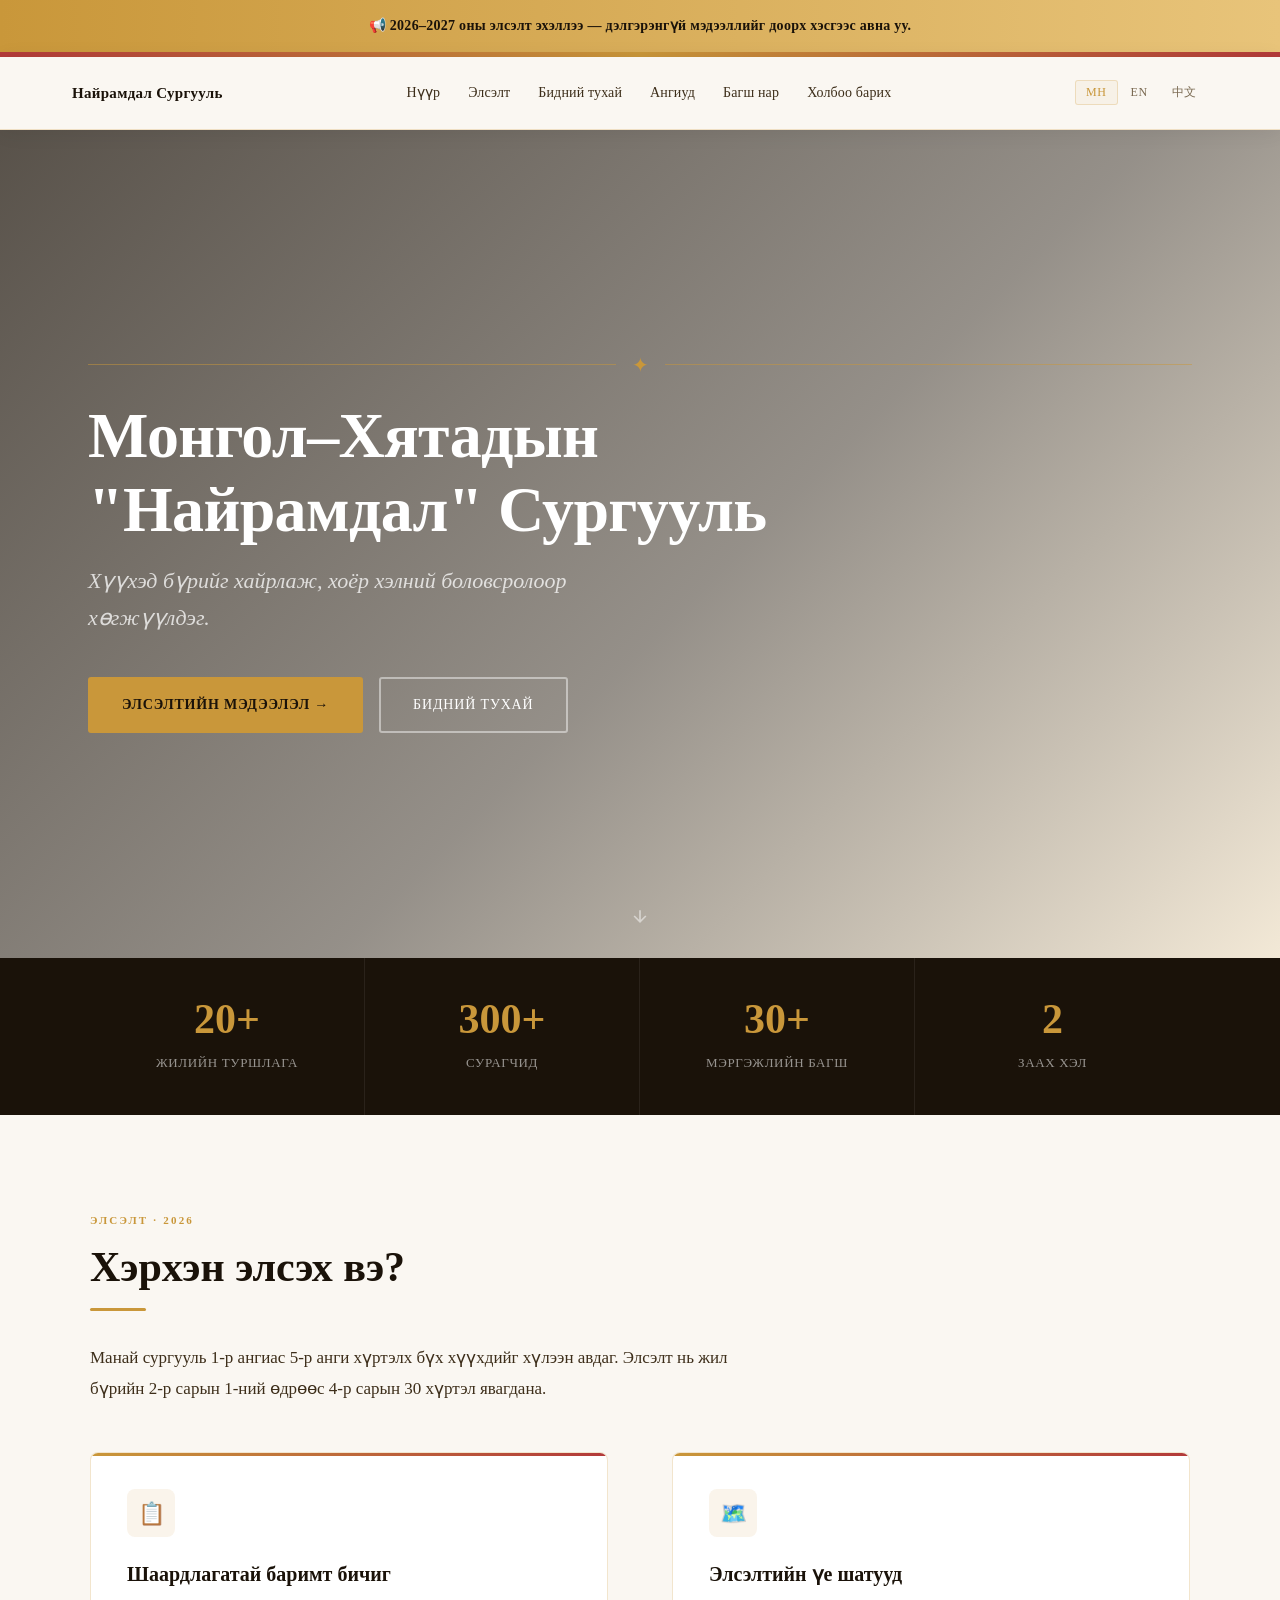
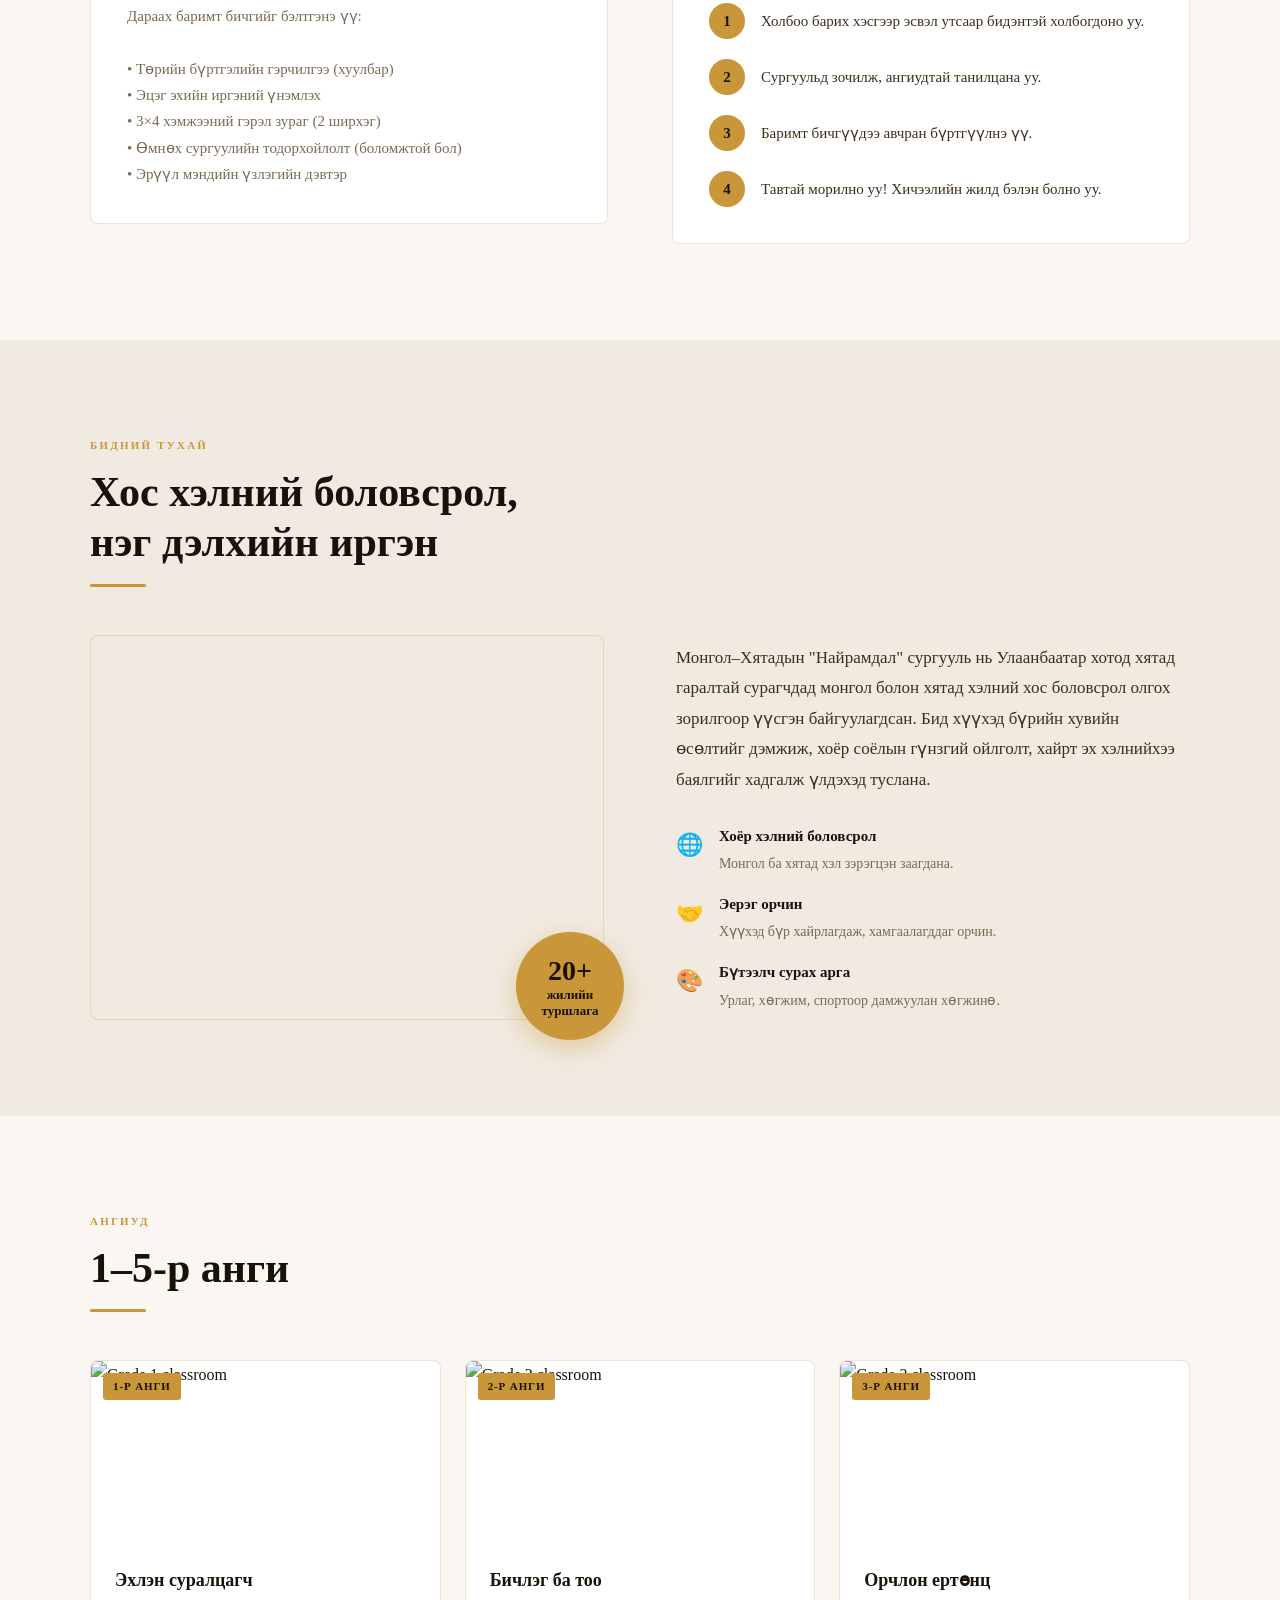
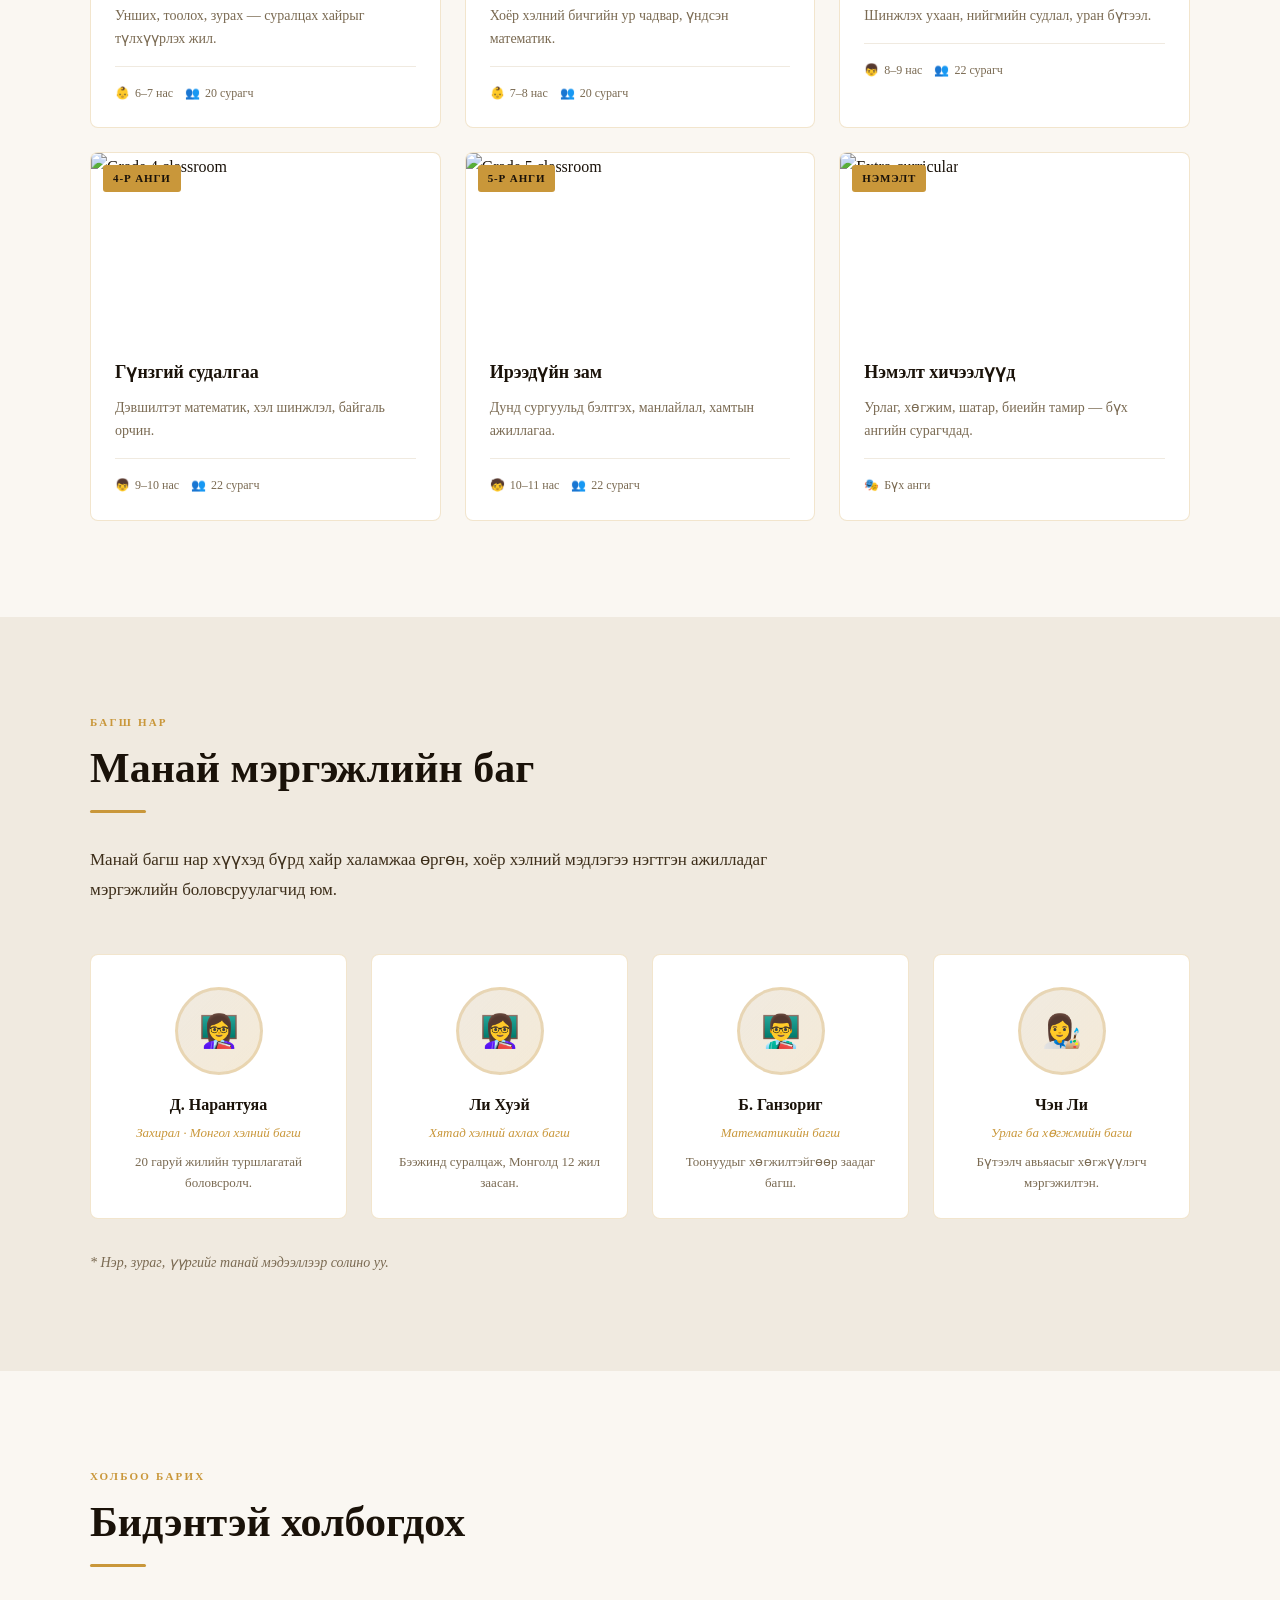
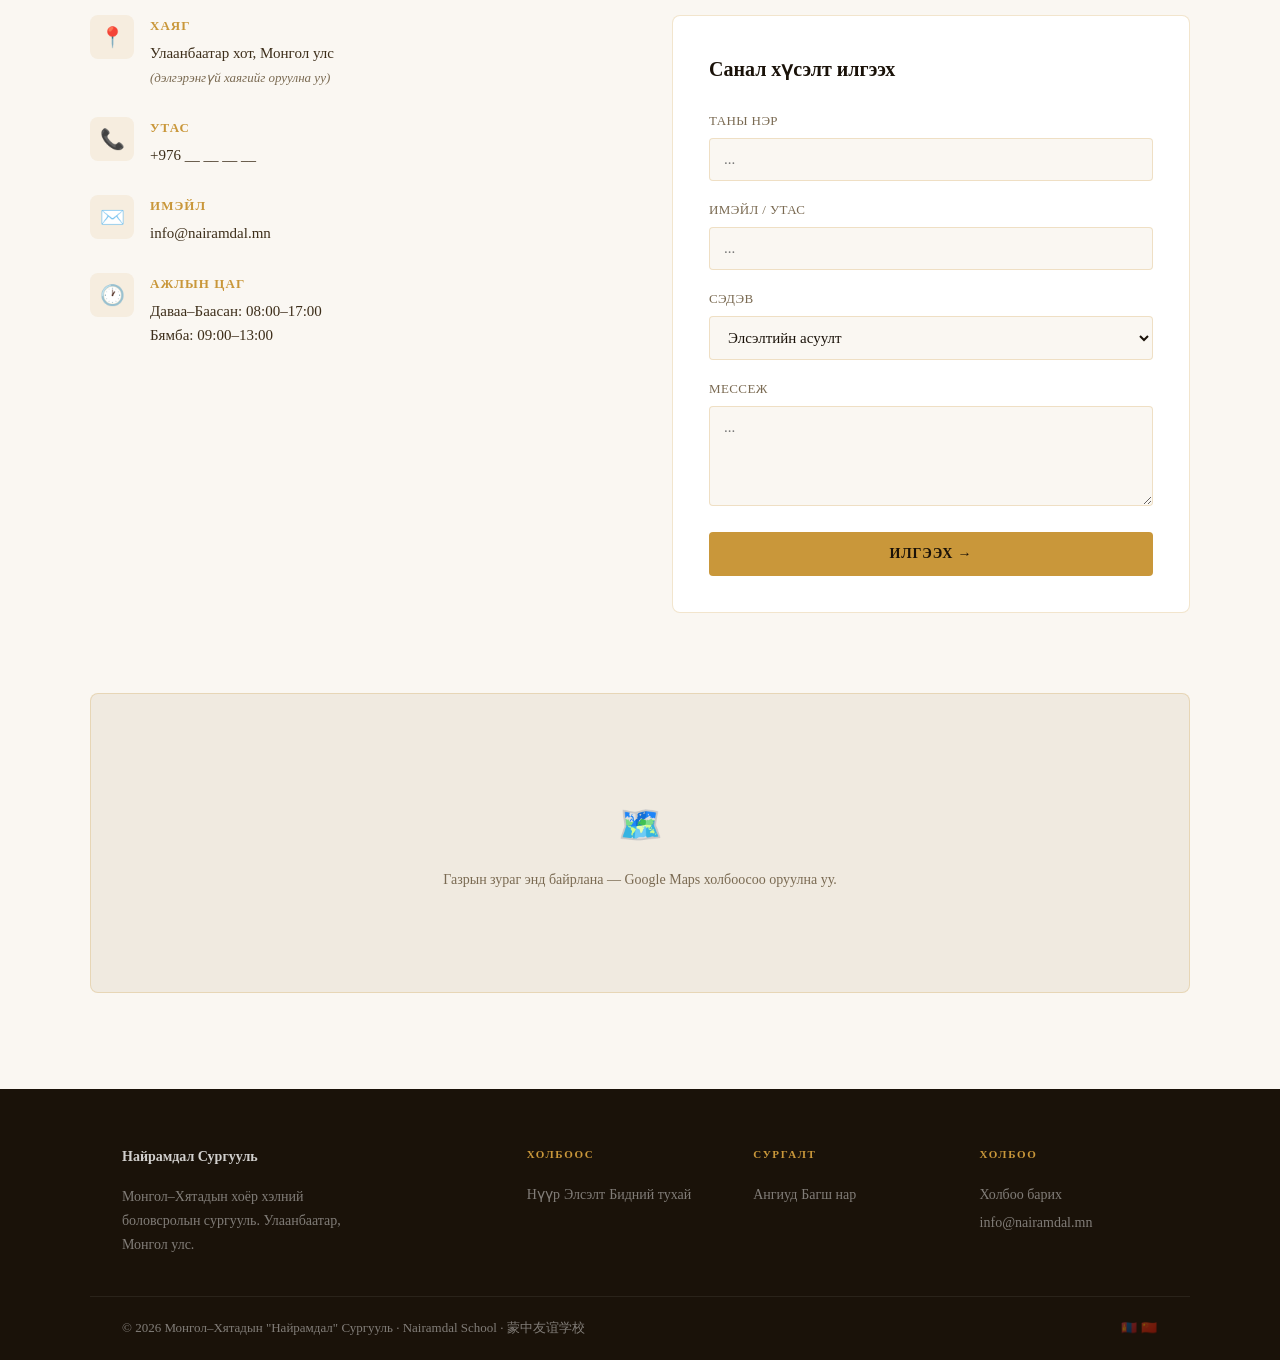
==== commit d74760b3: "Add files via upload" ====
--- a/index.html
+++ b/index.html
@@ -1,30 +1,1197 @@
 <!DOCTYPE html>
-<html lang="en">
+<html lang="mn">
 <head>
-    <meta charset="UTF-8">
-    <title>Nairamdal School</title>
-    <!-- Google Fonts Roboto Condensed -->
-    <link href="https://fonts.googleapis.com/css2?family=Roboto+Condensed:wght@400;500;700&display=swap" rel="stylesheet">
-    <link rel="stylesheet" href="style.css">
+<meta charset="UTF-8">
+<meta name="viewport" content="width=device-width, initial-scale=1.0">
+<title>Найрамдал Сургууль · Nairamdal School · 友谊学校</title>
+
+<style>
+/* =====================================================================
+   FONTS
+===================================================================== */
+@font-face {
+  font-family: 'Optima';
+  src: url('OPTIMA.TTF') format('truetype');
+  font-weight: 400;
+  font-style: normal;
+}
+@font-face {
+  font-family: 'Optima';
+  src: url('OPTIMA_B.TTF') format('truetype');
+  font-weight: 700;
+  font-style: normal;
+}
+@font-face {
+  font-family: 'Optima';
+  src: url('Optima_Italic.ttf') format('truetype');
+  font-weight: 400;
+  font-style: italic;
+}
+@font-face {
+  font-family: 'Optima';
+  src: url('Optima Medium.ttf') format('truetype');
+  font-weight: 500;
+  font-style: normal;
+}
+@font-face {
+  font-family: 'SimFang';
+  src: url('simfang.ttf') format('truetype');
+}
+
+/* =====================================================================
+   VARIABLES & RESET
+===================================================================== */
+:root {
+  --cream:    #FAF7F2;
+  --warm:     #F0EAE0;
+  --gold:     #C9973A;
+  --gold-lt:  #E8C47A;
+  --red:      #B33A3A;
+  --ink:      #1A1209;
+  --ink-soft: #3D2E1A;
+  --mid:      #7A6A52;
+  --border:   rgba(201,151,58,0.25);
+  --shadow:   0 4px 32px rgba(26,18,9,0.12);
+}
+
+*, *::before, *::after { box-sizing: border-box; margin: 0; padding: 0; }
+
+html { scroll-behavior: smooth; }
+
+body {
+  font-family: 'Optima', 'Palatino Linotype', Palatino, serif;
+  background: var(--cream);
+  color: var(--ink);
+  line-height: 1.7;
+  overflow-x: hidden;
+}
+
+/* Chinese language uses SimFang */
+.lang-zh, .lang-zh * {
+  font-family: 'SimFang', 'STFangsong', 'FangSong', 'SimSun', serif !important;
+}
+
+/* =====================================================================
+   LANGUAGE SWITCHING
+===================================================================== */
+.lang-mn, .lang-en, .lang-zh { display: none; }
+
+/* =====================================================================
+   DECORATIVE BORDER STRIP
+===================================================================== */
+.border-strip {
+  height: 5px;
+  background: linear-gradient(90deg, var(--red) 0%, var(--gold) 50%, var(--red) 100%);
+}
+
+/* =====================================================================
+   NAVBAR
+===================================================================== */
+.navbar {
+  position: sticky;
+  top: 0;
+  z-index: 1000;
+  background: rgba(250,247,242,0.97);
+  backdrop-filter: blur(12px);
+  -webkit-backdrop-filter: blur(12px);
+  border-bottom: 1px solid var(--border);
+  box-shadow: 0 2px 20px rgba(26,18,9,0.07);
+}
+
+.navbar-inner {
+  max-width: 1200px;
+  margin: 0 auto;
+  padding: 0 32px;
+  display: flex;
+  align-items: center;
+  gap: 24px;
+  height: 72px;
+}
+
+/* Logo block */
+.logo {
+  display: flex;
+  align-items: center;
+  gap: 14px;
+  flex-shrink: 0;
+  text-decoration: none;
+}
+
+.logo img {
+  height: 46px;
+  width: auto;
+  object-fit: contain;
+}
+
+.logo-text {
+  display: flex;
+  flex-direction: column;
+  line-height: 1.2;
+}
+
+.logo-text .school-name {
+  font-weight: 700;
+  font-size: 15px;
+  color: var(--ink);
+  letter-spacing: 0.02em;
+}
+.logo-text .school-name-zh {
+  font-family: 'SimFang', 'FangSong', serif;
+  font-size: 13px;
+  color: var(--mid);
+}
+.logo-text .school-name-en {
+  font-size: 11px;
+  color: var(--mid);
+  letter-spacing: 0.08em;
+  text-transform: uppercase;
+}
+
+/* Nav links */
+.nav-links {
+  display: flex;
+  align-items: center;
+  gap: 4px;
+  flex: 1;
+  justify-content: center;
+  flex-wrap: wrap;
+}
+
+.nav-links a {
+  text-decoration: none;
+  color: var(--ink-soft);
+  font-size: 14px;
+  font-weight: 500;
+  padding: 6px 12px;
+  border-radius: 4px;
+  transition: all 0.2s;
+  white-space: nowrap;
+  letter-spacing: 0.01em;
+}
+
+.nav-links a:hover {
+  color: var(--gold);
+  background: rgba(201,151,58,0.08);
+}
+
+/* Language switcher */
+.lang-switcher {
+  display: flex;
+  align-items: center;
+  gap: 2px;
+  flex-shrink: 0;
+}
+
+.lang-switcher button {
+  background: none;
+  border: 1px solid transparent;
+  color: var(--mid);
+  font-family: inherit;
+  font-size: 12px;
+  font-weight: 500;
+  padding: 4px 10px;
+  border-radius: 3px;
+  cursor: pointer;
+  letter-spacing: 0.05em;
+  transition: all 0.2s;
+}
+
+.lang-switcher button:hover,
+.lang-switcher button.active {
+  color: var(--gold);
+  border-color: var(--border);
+  background: rgba(201,151,58,0.06);
+}
+
+/* Hamburger */
+.hamburger {
+  display: none;
+  background: none;
+  border: none;
+  cursor: pointer;
+  padding: 6px;
+  flex-direction: column;
+  gap: 5px;
+}
+
+.hamburger span {
+  display: block;
+  width: 24px;
+  height: 2px;
+  background: var(--ink);
+  border-radius: 2px;
+  transition: all 0.3s;
+}
+
+.hamburger.open span:nth-child(1) { transform: translateY(7px) rotate(45deg); }
+.hamburger.open span:nth-child(2) { opacity: 0; }
+.hamburger.open span:nth-child(3) { transform: translateY(-7px) rotate(-45deg); }
+
+/* Mobile nav drawer */
+.nav-drawer {
+  display: none;
+  flex-direction: column;
+  background: var(--cream);
+  border-top: 1px solid var(--border);
+  padding: 16px 24px 24px;
+  gap: 4px;
+}
+
+.nav-drawer a {
+  text-decoration: none;
+  color: var(--ink-soft);
+  font-size: 15px;
+  padding: 10px 8px;
+  border-bottom: 1px solid var(--warm);
+  transition: color 0.2s;
+}
+
+.nav-drawer a:hover { color: var(--gold); }
+
+.nav-drawer .drawer-lang {
+  display: flex;
+  gap: 8px;
+  margin-top: 12px;
+}
+
+.nav-drawer .drawer-lang button {
+  background: none;
+  border: 1px solid var(--border);
+  color: var(--mid);
+  font-family: inherit;
+  font-size: 13px;
+  padding: 6px 14px;
+  border-radius: 3px;
+  cursor: pointer;
+  transition: all 0.2s;
+}
+
+.nav-drawer .drawer-lang button.active,
+.nav-drawer .drawer-lang button:hover {
+  color: var(--gold);
+  border-color: var(--gold);
+}
+
+/* =====================================================================
+   HERO
+===================================================================== */
+.hero {
+  position: relative;
+  height: 92vh;
+  min-height: 560px;
+  max-height: 900px;
+  display: flex;
+  align-items: center;
+  overflow: hidden;
+}
+
+/* Placeholder background - use your own photo named: nairamdal background.jpg */
+/* Fallback: free Unsplash photo of Ulaanbaatar */
+.hero-bg {
+  position: absolute;
+  inset: 0;
+  background-image:
+    url('nairamdal background.jpg'),
+    url('https://images.unsplash.com/photo-1578662996442-48f60103fc96?w=1600&q=80');
+  background-size: cover;
+  background-position: center 40%;
+  background-repeat: no-repeat;
+  transform: scale(1.04);
+  animation: heroZoom 18s ease-in-out infinite alternate;
+}
+
+@keyframes heroZoom {
+  from { transform: scale(1.04); }
+  to   { transform: scale(1.00); }
+}
+
+.hero-overlay {
+  position: absolute;
+  inset: 0;
+  background: linear-gradient(
+    135deg,
+    rgba(26,18,9,0.72) 0%,
+    rgba(26,18,9,0.45) 55%,
+    rgba(201,151,58,0.15) 100%
+  );
+}
+
+.hero-content {
+  position: relative;
+  z-index: 2;
+  max-width: 1200px;
+  margin: 0 auto;
+  padding: 0 48px;
+  width: 100%;
+}
+
+/* Gold ornament line */
+.hero-ornament {
+  display: flex;
+  align-items: center;
+  gap: 16px;
+  margin-bottom: 24px;
+}
+
+.hero-ornament::before,
+.hero-ornament::after {
+  content: '';
+  flex: 1;
+  height: 1px;
+  background: var(--gold);
+  opacity: 0.5;
+}
+
+.hero-ornament span {
+  color: var(--gold);
+  font-size: 20px;
+  line-height: 1;
+}
+
+.hero h1 {
+  font-size: clamp(32px, 5.5vw, 64px);
+  font-weight: 700;
+  color: #fff;
+  line-height: 1.15;
+  margin-bottom: 16px;
+  letter-spacing: -0.01em;
+}
+
+.hero-sub {
+  font-size: clamp(16px, 2vw, 22px);
+  color: rgba(255,255,255,0.75);
+  font-style: italic;
+  margin-bottom: 40px;
+  max-width: 560px;
+}
+
+.hero-ctas {
+  display: flex;
+  gap: 16px;
+  flex-wrap: wrap;
+}
+
+.btn-primary {
+  display: inline-block;
+  background: var(--gold);
+  color: var(--ink);
+  text-decoration: none;
+  font-weight: 700;
+  font-size: 14px;
+  letter-spacing: 0.06em;
+  text-transform: uppercase;
+  padding: 14px 32px;
+  border-radius: 3px;
+  transition: all 0.25s;
+  border: 2px solid var(--gold);
+}
+
+.btn-primary:hover {
+  background: var(--gold-lt);
+  border-color: var(--gold-lt);
+}
+
+.btn-outline {
+  display: inline-block;
+  background: transparent;
+  color: #fff;
+  text-decoration: none;
+  font-weight: 500;
+  font-size: 14px;
+  letter-spacing: 0.06em;
+  text-transform: uppercase;
+  padding: 14px 32px;
+  border-radius: 3px;
+  border: 2px solid rgba(255,255,255,0.45);
+  transition: all 0.25s;
+}
+
+.btn-outline:hover {
+  border-color: rgba(255,255,255,0.9);
+  background: rgba(255,255,255,0.08);
+}
+
+/* Scroll hint */
+.hero-scroll {
+  position: absolute;
+  bottom: 32px;
+  left: 50%;
+  transform: translateX(-50%);
+  z-index: 2;
+  display: flex;
+  flex-direction: column;
+  align-items: center;
+  gap: 6px;
+  opacity: 0.5;
+  animation: bounce 2.5s ease-in-out infinite;
+}
+
+.hero-scroll span {
+  color: #fff;
+  font-size: 11px;
+  letter-spacing: 0.1em;
+  text-transform: uppercase;
+}
+
+.hero-scroll svg {
+  width: 20px;
+  height: 20px;
+  fill: none;
+  stroke: #fff;
+  stroke-width: 2;
+}
+
+@keyframes bounce {
+  0%, 100% { transform: translateX(-50%) translateY(0); }
+  50% { transform: translateX(-50%) translateY(8px); }
+}
+
+/* =====================================================================
+   SECTION BASE
+===================================================================== */
+section { padding: 96px 32px; }
+
+.section-inner {
+  max-width: 1100px;
+  margin: 0 auto;
+}
+
+.section-label {
+  font-size: 11px;
+  font-weight: 700;
+  letter-spacing: 0.2em;
+  text-transform: uppercase;
+  color: var(--gold);
+  margin-bottom: 12px;
+}
+
+.section-title {
+  font-size: clamp(26px, 3.5vw, 42px);
+  font-weight: 700;
+  color: var(--ink);
+  line-height: 1.2;
+  margin-bottom: 16px;
+}
+
+.section-divider {
+  width: 56px;
+  height: 3px;
+  background: var(--gold);
+  margin-bottom: 32px;
+  border-radius: 2px;
+}
+
+.section-body {
+  font-size: 17px;
+  color: var(--ink-soft);
+  max-width: 680px;
+  line-height: 1.8;
+}
+
+/* =====================================================================
+   STATS BAR
+===================================================================== */
+.stats-bar {
+  background: var(--ink);
+  padding: 0;
+}
+
+.stats-inner {
+  max-width: 1100px;
+  margin: 0 auto;
+  display: grid;
+  grid-template-columns: repeat(4, 1fr);
+}
+
+.stat-item {
+  padding: 40px 24px;
+  text-align: center;
+  border-right: 1px solid rgba(255,255,255,0.07);
+  position: relative;
+}
+
+.stat-item:last-child { border-right: none; }
+
+.stat-num {
+  display: block;
+  font-size: 42px;
+  font-weight: 700;
+  color: var(--gold);
+  line-height: 1;
+  margin-bottom: 8px;
+}
+
+.stat-label {
+  font-size: 13px;
+  color: rgba(255,255,255,0.55);
+  letter-spacing: 0.05em;
+  text-transform: uppercase;
+}
+
+/* =====================================================================
+   ADMISSIONS SECTION
+===================================================================== */
+#admissions {
+  background: var(--cream);
+}
+
+.admissions-grid {
+  display: grid;
+  grid-template-columns: 1fr 1fr;
+  gap: 64px;
+  align-items: start;
+  margin-top: 48px;
+}
+
+.admission-card {
+  background: #fff;
+  border: 1px solid var(--border);
+  border-radius: 8px;
+  padding: 36px;
+  position: relative;
+  overflow: hidden;
+  transition: box-shadow 0.3s;
+}
+
+.admission-card::before {
+  content: '';
+  position: absolute;
+  top: 0;
+  left: 0;
+  right: 0;
+  height: 3px;
+  background: linear-gradient(90deg, var(--gold), var(--red));
+}
+
+.admission-card:hover {
+  box-shadow: var(--shadow);
+}
+
+.card-icon {
+  width: 48px;
+  height: 48px;
+  background: rgba(201,151,58,0.1);
+  border-radius: 8px;
+  display: flex;
+  align-items: center;
+  justify-content: center;
+  margin-bottom: 20px;
+  font-size: 22px;
+}
+
+.card-title {
+  font-size: 20px;
+  font-weight: 700;
+  color: var(--ink);
+  margin-bottom: 12px;
+}
+
+.card-body {
+  font-size: 15px;
+  color: var(--mid);
+  line-height: 1.75;
+}
+
+.admission-steps {
+  counter-reset: steps;
+  list-style: none;
+  display: flex;
+  flex-direction: column;
+  gap: 20px;
+}
+
+.step {
+  display: flex;
+  gap: 16px;
+  align-items: flex-start;
+  counter-increment: steps;
+}
+
+.step-num {
+  flex-shrink: 0;
+  width: 36px;
+  height: 36px;
+  background: var(--gold);
+  color: var(--ink);
+  border-radius: 50%;
+  display: flex;
+  align-items: center;
+  justify-content: center;
+  font-weight: 700;
+  font-size: 15px;
+}
+
+.step-text { font-size: 15px; color: var(--ink-soft); line-height: 1.6; padding-top: 6px; }
+
+/* =====================================================================
+   ABOUT SECTION
+===================================================================== */
+#about {
+  background: var(--warm);
+}
+
+.about-layout {
+  display: grid;
+  grid-template-columns: 1fr 1fr;
+  gap: 72px;
+  align-items: center;
+  margin-top: 48px;
+}
+
+.about-image-wrap {
+  position: relative;
+}
+
+.about-image {
+  width: 100%;
+  aspect-ratio: 4/3;
+  object-fit: cover;
+  border-radius: 8px;
+  display: block;
+  /* Placeholder image - replace with actual school photo */
+}
+
+/* Image placeholder if file not found */
+.about-image-placeholder {
+  width: 100%;
+  aspect-ratio: 4/3;
+  border-radius: 8px;
+  background:
+    linear-gradient(135deg, rgba(201,151,58,0.15) 0%, rgba(179,58,58,0.1) 100%),
+    url('nairamdal background.jpg') center/cover no-repeat,
+    url('https://images.unsplash.com/photo-1564981797816-1043664bf78d?w=900&q=80') center/cover no-repeat;
+  border: 1px solid var(--border);
+}
+
+.about-badge {
+  position: absolute;
+  bottom: -20px;
+  right: -20px;
+  background: var(--gold);
+  color: var(--ink);
+  border-radius: 50%;
+  width: 108px;
+  height: 108px;
+  display: flex;
+  flex-direction: column;
+  align-items: center;
+  justify-content: center;
+  font-weight: 700;
+  text-align: center;
+  box-shadow: 0 8px 24px rgba(201,151,58,0.4);
+  line-height: 1.2;
+  font-size: 13px;
+}
+
+.about-badge strong {
+  font-size: 28px;
+  display: block;
+}
+
+.about-text .section-body { margin-bottom: 28px; }
+
+.pillars {
+  display: flex;
+  flex-direction: column;
+  gap: 16px;
+}
+
+.pillar {
+  display: flex;
+  gap: 16px;
+  align-items: flex-start;
+}
+
+.pillar-icon {
+  font-size: 22px;
+  flex-shrink: 0;
+  margin-top: 2px;
+}
+
+.pillar-content h4 {
+  font-size: 15px;
+  font-weight: 700;
+  color: var(--ink);
+  margin-bottom: 3px;
+}
+
+.pillar-content p {
+  font-size: 14px;
+  color: var(--mid);
+}
+
+/* =====================================================================
+   CLASSES SECTION
+===================================================================== */
+#classes { background: var(--cream); }
+
+.classes-grid {
+  display: grid;
+  grid-template-columns: repeat(3, 1fr);
+  gap: 24px;
+  margin-top: 48px;
+}
+
+.class-card {
+  background: #fff;
+  border: 1px solid var(--border);
+  border-radius: 8px;
+  overflow: hidden;
+  transition: transform 0.3s, box-shadow 0.3s;
+}
+
+.class-card:hover {
+  transform: translateY(-4px);
+  box-shadow: var(--shadow);
+}
+
+.class-thumb {
+  height: 180px;
+  position: relative;
+  overflow: hidden;
+}
+
+.class-thumb img {
+  width: 100%;
+  height: 100%;
+  object-fit: cover;
+  transition: transform 0.4s;
+}
+
+.class-card:hover .class-thumb img { transform: scale(1.05); }
+
+.class-grade-badge {
+  position: absolute;
+  top: 12px;
+  left: 12px;
+  background: var(--gold);
+  color: var(--ink);
+  font-size: 11px;
+  font-weight: 700;
+  letter-spacing: 0.08em;
+  text-transform: uppercase;
+  padding: 4px 10px;
+  border-radius: 3px;
+}
+
+.class-body { padding: 24px; }
+
+.class-name {
+  font-size: 18px;
+  font-weight: 700;
+  color: var(--ink);
+  margin-bottom: 8px;
+}
+
+.class-desc {
+  font-size: 14px;
+  color: var(--mid);
+  line-height: 1.65;
+}
+
+.class-meta {
+  display: flex;
+  gap: 12px;
+  margin-top: 16px;
+  padding-top: 16px;
+  border-top: 1px solid var(--warm);
+  font-size: 12px;
+  color: var(--mid);
+}
+
+.class-meta span {
+  display: flex;
+  align-items: center;
+  gap: 5px;
+}
+
+/* =====================================================================
+   TEACHERS SECTION
+===================================================================== */
+#teachers { background: var(--warm); }
+
+.teachers-grid {
+  display: grid;
+  grid-template-columns: repeat(4, 1fr);
+  gap: 24px;
+  margin-top: 48px;
+}
+
+.teacher-card {
+  text-align: center;
+  background: #fff;
+  border: 1px solid var(--border);
+  border-radius: 8px;
+  padding: 32px 20px 24px;
+  transition: transform 0.3s, box-shadow 0.3s;
+}
+
+.teacher-card:hover {
+  transform: translateY(-4px);
+  box-shadow: var(--shadow);
+}
+
+.teacher-avatar {
+  width: 88px;
+  height: 88px;
+  border-radius: 50%;
+  object-fit: cover;
+  border: 3px solid var(--border);
+  margin: 0 auto 16px;
+  display: block;
+  background: var(--warm);
+  /* Placeholder: replace with teacher photo */
+}
+
+.teacher-avatar-placeholder {
+  width: 88px;
+  height: 88px;
+  border-radius: 50%;
+  background: linear-gradient(135deg, var(--warm), rgba(201,151,58,0.2));
+  border: 3px solid var(--border);
+  margin: 0 auto 16px;
+  display: flex;
+  align-items: center;
+  justify-content: center;
+  font-size: 32px;
+  color: var(--gold);
+}
+
+.teacher-name {
+  font-size: 16px;
+  font-weight: 700;
+  color: var(--ink);
+  margin-bottom: 4px;
+}
+
+.teacher-role {
+  font-size: 13px;
+  color: var(--gold);
+  font-style: italic;
+  margin-bottom: 8px;
+}
+
+.teacher-bio {
+  font-size: 13px;
+  color: var(--mid);
+  line-height: 1.6;
+}
+
+/* =====================================================================
+   CONTACT SECTION
+===================================================================== */
+#contact { background: var(--cream); }
+
+.contact-layout {
+  display: grid;
+  grid-template-columns: 1fr 1fr;
+  gap: 64px;
+  margin-top: 48px;
+  align-items: start;
+}
+
+.contact-info {
+  display: flex;
+  flex-direction: column;
+  gap: 28px;
+}
+
+.contact-item {
+  display: flex;
+  gap: 16px;
+  align-items: flex-start;
+}
+
+.contact-icon {
+  flex-shrink: 0;
+  width: 44px;
+  height: 44px;
+  background: rgba(201,151,58,0.1);
+  border-radius: 8px;
+  display: flex;
+  align-items: center;
+  justify-content: center;
+  font-size: 20px;
+}
+
+.contact-item h4 {
+  font-size: 13px;
+  font-weight: 700;
+  color: var(--gold);
+  text-transform: uppercase;
+  letter-spacing: 0.08em;
+  margin-bottom: 4px;
+}
+
+.contact-item p {
+  font-size: 15px;
+  color: var(--ink-soft);
+  line-height: 1.6;
+}
+
+.contact-form {
+  background: #fff;
+  border: 1px solid var(--border);
+  border-radius: 8px;
+  padding: 36px;
+}
+
+.form-title {
+  font-size: 20px;
+  font-weight: 700;
+  color: var(--ink);
+  margin-bottom: 24px;
+}
+
+.form-group {
+  margin-bottom: 18px;
+}
+
+.form-group label {
+  display: block;
+  font-size: 13px;
+  font-weight: 500;
+  color: var(--mid);
+  margin-bottom: 6px;
+  letter-spacing: 0.03em;
+  text-transform: uppercase;
+}
+
+.form-group input,
+.form-group textarea,
+.form-group select {
+  width: 100%;
+  padding: 12px 14px;
+  border: 1px solid var(--border);
+  border-radius: 4px;
+  font-family: inherit;
+  font-size: 15px;
+  color: var(--ink);
+  background: var(--cream);
+  transition: border-color 0.2s;
+  outline: none;
+}
+
+.form-group input:focus,
+.form-group textarea:focus,
+.form-group select:focus {
+  border-color: var(--gold);
+  box-shadow: 0 0 0 3px rgba(201,151,58,0.12);
+}
+
+.form-group textarea { resize: vertical; min-height: 100px; }
+
+.form-submit {
+  width: 100%;
+  padding: 14px;
+  background: var(--gold);
+  color: var(--ink);
+  border: none;
+  border-radius: 4px;
+  font-family: inherit;
+  font-size: 14px;
+  font-weight: 700;
+  letter-spacing: 0.06em;
+  text-transform: uppercase;
+  cursor: pointer;
+  transition: background 0.2s;
+}
+
+.form-submit:hover { background: var(--gold-lt); }
+
+/* =====================================================================
+   MAP PLACEHOLDER
+===================================================================== */
+.map-placeholder {
+  margin-top: 80px;
+  background: var(--warm);
+  border: 1px solid var(--border);
+  border-radius: 8px;
+  height: 300px;
+  display: flex;
+  align-items: center;
+  justify-content: center;
+  flex-direction: column;
+  gap: 12px;
+  color: var(--mid);
+}
+
+.map-placeholder .map-icon { font-size: 36px; }
+.map-placeholder p { font-size: 14px; }
+
+/* =====================================================================
+   FOOTER
+===================================================================== */
+footer {
+  background: var(--ink);
+  color: rgba(255,255,255,0.45);
+  padding: 0;
+}
+
+.footer-top {
+  max-width: 1100px;
+  margin: 0 auto;
+  padding: 56px 32px 40px;
+  display: grid;
+  grid-template-columns: 2fr 1fr 1fr 1fr;
+  gap: 48px;
+}
+
+.footer-brand {
+  display: flex;
+  flex-direction: column;
+  gap: 16px;
+}
+
+.footer-logo {
+  display: flex;
+  align-items: center;
+  gap: 12px;
+}
+
+.footer-logo img { height: 40px; filter: brightness(0) invert(1) opacity(0.8); }
+
+.footer-brand-name {
+  font-weight: 700;
+  color: rgba(255,255,255,0.8);
+  font-size: 14px;
+}
+
+.footer-brand-zh {
+  font-family: 'SimFang', serif;
+  color: rgba(255,255,255,0.5);
+  font-size: 12px;
+}
+
+.footer-tagline {
+  font-size: 14px;
+  line-height: 1.7;
+  max-width: 260px;
+}
+
+.footer-col h5 {
+  font-size: 11px;
+  font-weight: 700;
+  letter-spacing: 0.15em;
+  text-transform: uppercase;
+  color: var(--gold);
+  margin-bottom: 16px;
+}
+
+.footer-col a {
+  display: block;
+  text-decoration: none;
+  color: rgba(255,255,255,0.45);
+  font-size: 14px;
+  padding: 4px 0;
+  transition: color 0.2s;
+}
+
+.footer-col a:hover { color: var(--gold-lt); }
+
+.footer-bottom {
+  border-top: 1px solid rgba(255,255,255,0.07);
+  padding: 20px 32px;
+  max-width: 1100px;
+  margin: 0 auto;
+  display: flex;
+  justify-content: space-between;
+  align-items: center;
+  font-size: 13px;
+  flex-wrap: wrap;
+  gap: 8px;
+}
+
+.footer-bottom-flags { letter-spacing: 0.05em; }
+
+/* =====================================================================
+   NOTICE BANNER (for admissions)
+===================================================================== */
+.notice-banner {
+  background: linear-gradient(90deg, var(--gold) 0%, #E8C47A 100%);
+  color: var(--ink);
+  text-align: center;
+  padding: 14px 20px;
+  font-size: 14px;
+  font-weight: 600;
+  letter-spacing: 0.02em;
+  position: relative;
+}
+
+/* =====================================================================
+   RESPONSIVE
+===================================================================== */
+@media (max-width: 960px) {
+  .stats-inner { grid-template-columns: repeat(2, 1fr); }
+  .admissions-grid { grid-template-columns: 1fr; gap: 32px; }
+  .about-layout { grid-template-columns: 1fr; gap: 40px; }
+  .about-badge { right: 12px; bottom: -16px; }
+  .classes-grid { grid-template-columns: repeat(2, 1fr); }
+  .teachers-grid { grid-template-columns: repeat(2, 1fr); }
+  .contact-layout { grid-template-columns: 1fr; gap: 40px; }
+  .footer-top { grid-template-columns: 1fr 1fr; gap: 32px; }
+}
+
+@media (max-width: 640px) {
+  section { padding: 64px 20px; }
+  .navbar-inner { padding: 0 20px; }
+  .hero-content { padding: 0 24px; }
+  .nav-links { display: none; }
+  .lang-switcher { display: none; }
+  .hamburger { display: flex; }
+  .stats-inner { grid-template-columns: repeat(2, 1fr); }
+  .stat-item { padding: 28px 16px; }
+  .stat-num { font-size: 32px; }
+  .classes-grid { grid-template-columns: 1fr; }
+  .teachers-grid { grid-template-columns: repeat(2, 1fr); }
+  .footer-top { grid-template-columns: 1fr; gap: 28px; }
+  .footer-bottom { flex-direction: column; text-align: center; }
+  .hero { height: 100svh; }
+  .hero-ctas { flex-direction: column; }
+  .btn-primary, .btn-outline { text-align: center; }
+  .contact-form { padding: 24px; }
+  .admission-card { padding: 24px; }
+}
+</style>
 </head>
 <body>
 
-<!-- NAVBAR -->
-<header class="navbar">
-    <div class="logo">
-        <img src="logonairamdal.png" alt="logo">
-        <span class="lang-mn">Монгол-Хятадын Найрамдал сургууль</span>
-        <span class="lang-en">Nairamdal School</span>
-        <span class="lang-zh">旅蒙华侨蒙中友谊学校</span>
-    </div>
-    <nav>
+<!-- NOTICE BANNER -->
+<div class="notice-banner">
+  <span class="lang-mn">📢 2026–2027 оны элсэлт эхэллээ — дэлгэрэнгүй мэдээллийг доорх хэсгээс авна уу.</span>
+  <span class="lang-en">📢 2026–2027 Admissions are now open — see details below.</span>
+  <span class="lang-zh">📢 2026–2027 学年招生已开始 — 详情见下方。</span>
+</div>
+
+<!-- TOP BORDER STRIP -->
+<div class="border-strip"></div>
+
+<!-- ================================================================
+     NAVBAR
+================================================================ -->
+<header>
+  <nav class="navbar">
+    <div class="navbar-inner">
+      <!-- Logo -->
+      <a href="#home" class="logo">
+        <img src="nairamdal logo transparent.png" alt="Найрамдал лого" onerror="this.style.display='none'">
+        <div class="logo-text">
+          <span class="school-name lang-mn">Найрамдал Сургууль</span>
+          <span class="school-name lang-en">Nairamdal School</span>
+          <span class="school-name-zh lang-zh">蒙中友谊学校</span>
+          <span class="school-name-en lang-mn lang-en" style="display:block">Ulaanbaatar, Mongolia</span>
+        </div>
+      </a>
+
+      <!-- Desktop nav links -->
+      <div class="nav-links">
         <a href="#home" class="lang-mn">Нүүр</a>
         <a href="#home" class="lang-en">Home</a>
         <a href="#home" class="lang-zh">首页</a>
 
-        <a href="#admissions" class="lang-mn">Элсэлтийн мэдээлэл</a>
+        <a href="#admissions" class="lang-mn">Элсэлт</a>
         <a href="#admissions" class="lang-en">Admissions</a>
-        <a href="#admissions" class="lang-zh">入学信息</a>
+        <a href="#admissions" class="lang-zh">招生</a>
 
         <a href="#about" class="lang-mn">Бидний тухай</a>
         <a href="#about" class="lang-en">About</a>
@@ -41,83 +1208,767 @@
         <a href="#contact" class="lang-mn">Холбоо барих</a>
         <a href="#contact" class="lang-en">Contact</a>
         <a href="#contact" class="lang-zh">联系我们</a>
-    </nav>
-    <div class="lang">
-        <a href="#" onclick="showLang('en'); return false;">EN</a>
-        <a href="#" onclick="showLang('mn'); return false;">MN</a>
-        <a href="#" onclick="showLang('zh'); return false;">中文</a>
+      </div>
+
+      <!-- Language switcher desktop -->
+      <div class="lang-switcher">
+        <button onclick="showLang('mn')" id="btn-mn">МН</button>
+        <button onclick="showLang('en')" id="btn-en">EN</button>
+        <button onclick="showLang('zh')" id="btn-zh">中文</button>
+      </div>
+
+      <!-- Hamburger -->
+      <button class="hamburger" id="hamburger" aria-label="Menu" onclick="toggleDrawer()">
+        <span></span><span></span><span></span>
+      </button>
     </div>
+
+    <!-- Mobile drawer -->
+    <div class="nav-drawer" id="nav-drawer">
+      <a href="#home" onclick="closeDrawer()" class="lang-mn">Нүүр</a>
+      <a href="#home" onclick="closeDrawer()" class="lang-en">Home</a>
+      <a href="#home" onclick="closeDrawer()" class="lang-zh">首页</a>
+
+      <a href="#admissions" onclick="closeDrawer()" class="lang-mn">Элсэлт</a>
+      <a href="#admissions" onclick="closeDrawer()" class="lang-en">Admissions</a>
+      <a href="#admissions" onclick="closeDrawer()" class="lang-zh">招生</a>
+
+      <a href="#about" onclick="closeDrawer()" class="lang-mn">Бидний тухай</a>
+      <a href="#about" onclick="closeDrawer()" class="lang-en">About</a>
+      <a href="#about" onclick="closeDrawer()" class="lang-zh">关于我们</a>
+
+      <a href="#classes" onclick="closeDrawer()" class="lang-mn">Ангиуд</a>
+      <a href="#classes" onclick="closeDrawer()" class="lang-en">Classes</a>
+      <a href="#classes" onclick="closeDrawer()" class="lang-zh">课程</a>
+
+      <a href="#teachers" onclick="closeDrawer()" class="lang-mn">Багш нар</a>
+      <a href="#teachers" onclick="closeDrawer()" class="lang-en">Teachers</a>
+      <a href="#teachers" onclick="closeDrawer()" class="lang-zh">教师</a>
+
+      <a href="#contact" onclick="closeDrawer()" class="lang-mn">Холбоо барих</a>
+      <a href="#contact" onclick="closeDrawer()" class="lang-en">Contact</a>
+      <a href="#contact" onclick="closeDrawer()" class="lang-zh">联系我们</a>
+
+      <div class="drawer-lang">
+        <button onclick="showLang('mn'); closeDrawer()">МН</button>
+        <button onclick="showLang('en'); closeDrawer()">EN</button>
+        <button onclick="showLang('zh'); closeDrawer()">中文</button>
+      </div>
+    </div>
+  </nav>
 </header>
 
-<!-- HERO SECTION -->
+<!-- ================================================================
+     HERO
+================================================================ -->
 <section class="hero" id="home">
-    <h1 class="lang-mn">Монгол Хятадын Найрамдал Сургууль</h1>
-    <p class="lang-mn">Манай сургуульд тавтай морилно уу</p>
-
+  <div class="hero-bg"></div>
+  <div class="hero-overlay"></div>
+  <div class="hero-content">
+    <div class="hero-ornament">
+      <span>✦</span>
+    </div>
+
+    <h1 class="lang-mn">Монгол–Хятадын<br>"Найрамдал" Сургууль</h1>
     <h1 class="lang-en">Nairamdal School</h1>
-    <p class="lang-en">Welcome to our friendly primary school</p>
-
-    <h1 class="lang-zh">蒙中友谊学校</h1>
-    <p class="lang-zh">欢迎来到我们的友好小学</p>
+    <h1 class="lang-zh">旅蒙华侨蒙中友谊学校</h1>
+
+    <p class="hero-sub lang-mn">Хүүхэд бүрийг хайрлаж, хоёр хэлний боловсролоор хөгжүүлдэг.</p>
+    <p class="hero-sub lang-en">A bilingual primary school where every child is cherished and inspired to grow.</p>
+    <p class="hero-sub lang-zh">用爱心与双语教育，陪伴每一个孩子成长。</p>
+
+    <div class="hero-ctas">
+      <a href="#admissions" class="btn-primary lang-mn">Элсэлтийн мэдээлэл →</a>
+      <a href="#admissions" class="btn-primary lang-en">Admissions Info →</a>
+      <a href="#admissions" class="btn-primary lang-zh">招生信息 →</a>
+
+      <a href="#about" class="btn-outline lang-mn">Бидний тухай</a>
+      <a href="#about" class="btn-outline lang-en">Learn About Us</a>
+      <a href="#about" class="btn-outline lang-zh">了解我们</a>
+    </div>
+  </div>
+
+  <div class="hero-scroll">
+    <svg viewBox="0 0 24 24"><path d="M12 5v14M5 12l7 7 7-7"/></svg>
+  </div>
 </section>
 
-<!-- CONTENT SECTIONS -->
-<section class="content" id="admissions">
-    <h2 class="lang-mn">Элсэлтийн мэдээлэл</h2>
-    <h2 class="lang-en">Admissions</h2>
-    <h2 class="lang-zh">入学信息</h2>
-
-    <p class="lang-mn">2026 оны элсэлтийн мэдээлэл энд байрлана.</p>
-    <p class="lang-en">Admissions information for 2026 will be here.</p>
-    <p class="lang-zh">2026 年的入学信息将显示在此处。</p>
+<!-- ================================================================
+     STATS BAR
+================================================================ -->
+<div class="stats-bar">
+  <div class="stats-inner">
+    <div class="stat-item">
+      <span class="stat-num">20+</span>
+      <span class="stat-label lang-mn">Жилийн туршлага</span>
+      <span class="stat-label lang-en">Years of Experience</span>
+      <span class="stat-label lang-zh">办学年份</span>
+    </div>
+    <div class="stat-item">
+      <span class="stat-num">300+</span>
+      <span class="stat-label lang-mn">Сурагчид</span>
+      <span class="stat-label lang-en">Students</span>
+      <span class="stat-label lang-zh">在校学生</span>
+    </div>
+    <div class="stat-item">
+      <span class="stat-num">30+</span>
+      <span class="stat-label lang-mn">Мэргэжлийн багш</span>
+      <span class="stat-label lang-en">Qualified Teachers</span>
+      <span class="stat-label lang-zh">专业教师</span>
+    </div>
+    <div class="stat-item">
+      <span class="stat-num">2</span>
+      <span class="stat-label lang-mn">Заах хэл</span>
+      <span class="stat-label lang-en">Languages Taught</span>
+      <span class="stat-label lang-zh">教学语言</span>
+    </div>
+  </div>
+</div>
+
+<!-- ================================================================
+     ADMISSIONS
+================================================================ -->
+<section id="admissions">
+  <div class="section-inner">
+    <p class="section-label lang-mn">Элсэлт · 2026</p>
+    <p class="section-label lang-en">Admissions · 2026</p>
+    <p class="section-label lang-zh">招生信息 · 2026</p>
+
+    <h2 class="section-title lang-mn">Хэрхэн элсэх вэ?</h2>
+    <h2 class="section-title lang-en">How to Apply</h2>
+    <h2 class="section-title lang-zh">如何报名入学？</h2>
+    <div class="section-divider"></div>
+
+    <p class="section-body lang-mn">Манай сургууль 1-р ангиас 5-р анги хүртэлх бүх хүүхдийг хүлээн авдаг. Элсэлт нь жил бүрийн 2-р сарын 1-ний өдрөөс 4-р сарын 30 хүртэл явагдана.</p>
+    <p class="section-body lang-en">Nairamdal School welcomes students from Grade 1 through Grade 5. The 2026–2027 admissions window runs from February 1 to April 30.</p>
+    <p class="section-body lang-zh">友谊学校招收1至5年级学生。2026–2027学年招生时间为2月1日至4月30日。</p>
+
+    <div class="admissions-grid">
+      <!-- Requirements card -->
+      <div class="admission-card">
+        <div class="card-icon">📋</div>
+        <p class="card-title lang-mn">Шаардлагатай баримт бичиг</p>
+        <p class="card-title lang-en">Required Documents</p>
+        <p class="card-title lang-zh">所需材料</p>
+        <div class="card-body">
+          <p class="lang-mn">Дараах баримт бичгийг бэлтгэнэ үү:<br><br>
+          • Төрийн бүртгэлийн гэрчилгээ (хуулбар)<br>
+          • Эцэг эхийн иргэний үнэмлэх<br>
+          • 3×4 хэмжээний гэрэл зураг (2 ширхэг)<br>
+          • Өмнөх сургуулийн тодорхойлолт (боломжтой бол)<br>
+          • Эрүүл мэндийн үзлэгийн дэвтэр</p>
+          <p class="lang-en">Please prepare the following:<br><br>
+          • Birth certificate (copy)<br>
+          • Parent or guardian ID<br>
+          • 2 passport-size photos (3×4 cm)<br>
+          • Previous school records (if applicable)<br>
+          • Health / vaccination booklet</p>
+          <p class="lang-zh">请准备以下材料：<br><br>
+          • 出生证明（复印件）<br>
+          • 家长或监护人证件<br>
+          • 2张证件照（3×4厘米）<br>
+          • 以前学校的成绩证明（如有）<br>
+          • 健康/疫苗接种本</p>
+        </div>
+      </div>
+
+      <!-- Steps card -->
+      <div class="admission-card">
+        <div class="card-icon">🗺️</div>
+        <p class="card-title lang-mn">Элсэлтийн үе шатууд</p>
+        <p class="card-title lang-en">Admissions Steps</p>
+        <p class="card-title lang-zh">报名流程</p>
+        <ol class="admission-steps">
+          <li class="step">
+            <span class="step-num">1</span>
+            <span class="step-text lang-mn">Холбоо барих хэсгээр эсвэл утсаар бидэнтэй холбогдоно уу.</span>
+            <span class="step-text lang-en">Contact us by phone or through the form below.</span>
+            <span class="step-text lang-zh">通过电话或下方表单联系我们。</span>
+          </li>
+          <li class="step">
+            <span class="step-num">2</span>
+            <span class="step-text lang-mn">Сургуульд зочилж, ангиудтай танилцана уу.</span>
+            <span class="step-text lang-en">Visit the school for a tour and meet our teachers.</span>
+            <span class="step-text lang-zh">来校参观，与教师见面。</span>
+          </li>
+          <li class="step">
+            <span class="step-num">3</span>
+            <span class="step-text lang-mn">Баримт бичгүүдээ авчран бүртгүүлнэ үү.</span>
+            <span class="step-text lang-en">Submit your documents and complete enrolment.</span>
+            <span class="step-text lang-zh">提交材料，完成注册登记。</span>
+          </li>
+          <li class="step">
+            <span class="step-num">4</span>
+            <span class="step-text lang-mn">Тавтай морилно уу! Хичээлийн жилд бэлэн болно уу.</span>
+            <span class="step-text lang-en">Welcome to the Nairamdal family! Get ready for the school year.</span>
+            <span class="step-text lang-zh">欢迎加入友谊学校大家庭！准备迎接新学年。</span>
+          </li>
+        </ol>
+      </div>
+    </div>
+  </div>
 </section>
 
-<section class="content" id="about">
-    <h2 class="lang-mn">Бидний тухай</h2>
-    <h2 class="lang-en">About Us</h2>
-    <h2 class="lang-zh">关于我们</h2>
-
-    <p class="lang-mn">Монгол Хятадын Найрамдал Сургууль нь хүүхдүүдэд аюулгүй, урам зоригтой, хоёр хэлний боловсрол олгодог орчинг бүрдүүлдэг.</p>
-    <p class="lang-en">Nairamdal School provides a safe, inspiring, and bilingual learning environment for primary students to explore, create, and grow.</p>
-    <p class="lang-zh">蒙中友谊学校为小学生提供安全、有启发性的双语学习环境，让孩子们探索、创造并成长。</p>
+<!-- ================================================================
+     ABOUT
+================================================================ -->
+<section id="about">
+  <div class="section-inner">
+    <p class="section-label lang-mn">Бидний тухай</p>
+    <p class="section-label lang-en">About Us</p>
+    <p class="section-label lang-zh">关于我们</p>
+
+    <h2 class="section-title lang-mn">Хос хэлний боловсрол,<br>нэг дэлхийн иргэн</h2>
+    <h2 class="section-title lang-en">Bilingual Education,<br>Global Citizens</h2>
+    <h2 class="section-title lang-zh">双语教育，<br>培育世界公民</h2>
+    <div class="section-divider"></div>
+
+    <div class="about-layout">
+      <div class="about-image-wrap">
+        <!--
+          REPLACE THIS with your actual school photo.
+          Name it: school-photo.jpg and put it in the same folder.
+          The fallback shows a free Unsplash classroom photo.
+        -->
+        <div class="about-image-placeholder"
+             style="background-image: url('school-photo.jpg'), url('https://images.unsplash.com/photo-1580582932707-520aed937b7b?w=900&q=80');">
+        </div>
+        <div class="about-badge">
+          <strong>20+</strong>
+          <span class="lang-mn">жилийн<br>туршлага</span>
+          <span class="lang-en">years of<br>experience</span>
+          <span class="lang-zh">年办学<br>经验</span>
+        </div>
+      </div>
+
+      <div class="about-text">
+        <p class="section-body lang-mn">Монгол–Хятадын "Найрамдал" сургууль нь Улаанбаатар хотод хятад гаралтай сурагчдад монгол болон хятад хэлний хос боловсрол олгох зорилгоор үүсгэн байгуулагдсан. Бид хүүхэд бүрийн хувийн өсөлтийг дэмжиж, хоёр соёлын гүнзгий ойлголт, хайрт эх хэлнийхээ баялгийг хадгалж үлдэхэд туслана.</p>
+        <p class="section-body lang-en">Nairamdal School was founded in Ulaanbaatar to provide Chinese-heritage students with a rich bilingual education in Mongolian and Chinese. We nurture each child's unique potential while fostering deep cross-cultural understanding and pride in their roots.</p>
+        <p class="section-body lang-zh">友谊学校创办于乌兰巴托，专为旅蒙华侨子女提供蒙中双语教育。我们致力于培养每位孩子的个人潜能，弘扬两国文化，让孩子们在异乡依然根植于中华文化。</p>
+
+        <div class="pillars">
+          <div class="pillar">
+            <span class="pillar-icon">🌐</span>
+            <div class="pillar-content">
+              <h4 class="lang-mn">Хоёр хэлний боловсрол</h4>
+              <h4 class="lang-en">Bilingual Curriculum</h4>
+              <h4 class="lang-zh">双语课程</h4>
+              <p class="lang-mn">Монгол ба хятад хэл зэрэгцэн заагдана.</p>
+              <p class="lang-en">Instruction in both Mongolian and Chinese throughout all grades.</p>
+              <p class="lang-zh">全年级同步开展蒙汉双语教学。</p>
+            </div>
+          </div>
+          <div class="pillar">
+            <span class="pillar-icon">🤝</span>
+            <div class="pillar-content">
+              <h4 class="lang-mn">Эерэг орчин</h4>
+              <h4 class="lang-en">Safe & Welcoming Environment</h4>
+              <h4 class="lang-zh">安全友好的校园环境</h4>
+              <p class="lang-mn">Хүүхэд бүр хайрлагдаж, хамгаалагддаг орчин.</p>
+              <p class="lang-en">Every child feels safe, seen, and celebrated.</p>
+              <p class="lang-zh">让每位孩子感受到关爱与安全感。</p>
+            </div>
+          </div>
+          <div class="pillar">
+            <span class="pillar-icon">🎨</span>
+            <div class="pillar-content">
+              <h4 class="lang-mn">Бүтээлч сурах арга</h4>
+              <h4 class="lang-en">Creative Learning</h4>
+              <h4 class="lang-zh">创意教学</h4>
+              <p class="lang-mn">Урлаг, хөгжим, спортоор дамжуулан хөгжинө.</p>
+              <p class="lang-en">Art, music, sport, and hands-on projects alongside core academics.</p>
+              <p class="lang-zh">通过艺术、音乐、体育及实践活动，全面发展学生能力。</p>
+            </div>
+          </div>
+        </div>
+      </div>
+    </div>
+  </div>
 </section>
 
-<section class="content" id="classes">
-    <h2 class="lang-mn">Ангиуд</h2>
-    <h2 class="lang-en">Our Classes</h2>
-    <h2 class="lang-zh">课程</h2>
+<!-- ================================================================
+     CLASSES
+================================================================ -->
+<section id="classes">
+  <div class="section-inner">
+    <p class="section-label lang-mn">Ангиуд</p>
+    <p class="section-label lang-en">Our Classes</p>
+    <p class="section-label lang-zh">课程班级</p>
+
+    <h2 class="section-title lang-mn">1–5-р анги</h2>
+    <h2 class="section-title lang-en">Grades 1 through 5</h2>
+    <h2 class="section-title lang-zh">一至五年级</h2>
+    <div class="section-divider"></div>
+
+    <div class="classes-grid">
+      <!-- Grade 1 -->
+      <div class="class-card">
+        <div class="class-thumb">
+          <img src="https://images.unsplash.com/photo-1503676260728-1c00da094a0b?w=600&q=75" alt="Grade 1 classroom" loading="lazy">
+          <span class="class-grade-badge lang-mn">1-р анги</span>
+          <span class="class-grade-badge lang-en">Grade 1</span>
+          <span class="class-grade-badge lang-zh">一年级</span>
+        </div>
+        <div class="class-body">
+          <p class="class-name lang-mn">Эхлэн суралцагч</p>
+          <p class="class-name lang-en">First Steps</p>
+          <p class="class-name lang-zh">启蒙班</p>
+          <p class="class-desc lang-mn">Унших, тоолох, зурах — суралцах хайрыг түлхүүрлэх жил.</p>
+          <p class="class-desc lang-en">Reading, counting, drawing — igniting a lifelong love of learning.</p>
+          <p class="class-desc lang-zh">阅读、计数、绘画——点燃终身学习的热情。</p>
+          <div class="class-meta">
+            <span>👶 <span class="lang-mn">6–7 нас</span><span class="lang-en">Age 6–7</span><span class="lang-zh">6–7岁</span></span>
+            <span>👥 <span class="lang-mn">20 сурагч</span><span class="lang-en">20 students</span><span class="lang-zh">20名学生</span></span>
+          </div>
+        </div>
+      </div>
+
+      <!-- Grade 2 -->
+      <div class="class-card">
+        <div class="class-thumb">
+          <img src="https://images.unsplash.com/photo-1588072432836-e10032774350?w=600&q=75" alt="Grade 2 classroom" loading="lazy">
+          <span class="class-grade-badge lang-mn">2-р анги</span>
+          <span class="class-grade-badge lang-en">Grade 2</span>
+          <span class="class-grade-badge lang-zh">二年级</span>
+        </div>
+        <div class="class-body">
+          <p class="class-name lang-mn">Бичлэг ба тоо</p>
+          <p class="class-name lang-en">Words & Numbers</p>
+          <p class="class-name lang-zh">文字与数字</p>
+          <p class="class-desc lang-mn">Хоёр хэлний бичгийн ур чадвар, үндсэн математик.</p>
+          <p class="class-desc lang-en">Building bilingual literacy and foundational mathematics skills.</p>
+          <p class="class-desc lang-zh">培养双语书写能力与数学基础。</p>
+          <div class="class-meta">
+            <span>👶 <span class="lang-mn">7–8 нас</span><span class="lang-en">Age 7–8</span><span class="lang-zh">7–8岁</span></span>
+            <span>👥 <span class="lang-mn">20 сурагч</span><span class="lang-en">20 students</span><span class="lang-zh">20名学生</span></span>
+          </div>
+        </div>
+      </div>
+
+      <!-- Grade 3 -->
+      <div class="class-card">
+        <div class="class-thumb">
+          <img src="https://images.unsplash.com/photo-1509062522246-3755977927d7?w=600&q=75" alt="Grade 3 classroom" loading="lazy">
+          <span class="class-grade-badge lang-mn">3-р анги</span>
+          <span class="class-grade-badge lang-en">Grade 3</span>
+          <span class="class-grade-badge lang-zh">三年级</span>
+        </div>
+        <div class="class-body">
+          <p class="class-name lang-mn">Орчлон ертөнц</p>
+          <p class="class-name lang-en">World Around Us</p>
+          <p class="class-name lang-zh">探索世界</p>
+          <p class="class-desc lang-mn">Шинжлэх ухаан, нийгмийн судлал, уран бүтээл.</p>
+          <p class="class-desc lang-en">Science, social studies, and creative arts come together.</p>
+          <p class="class-desc lang-zh">科学、社会学与创意艺术融合教学。</p>
+          <div class="class-meta">
+            <span>👦 <span class="lang-mn">8–9 нас</span><span class="lang-en">Age 8–9</span><span class="lang-zh">8–9岁</span></span>
+            <span>👥 <span class="lang-mn">22 сурагч</span><span class="lang-en">22 students</span><span class="lang-zh">22名学生</span></span>
+          </div>
+        </div>
+      </div>
+
+      <!-- Grade 4 -->
+      <div class="class-card">
+        <div class="class-thumb">
+          <img src="https://images.unsplash.com/photo-1606761568499-6d2451b23c66?w=600&q=75" alt="Grade 4 classroom" loading="lazy">
+          <span class="class-grade-badge lang-mn">4-р анги</span>
+          <span class="class-grade-badge lang-en">Grade 4</span>
+          <span class="class-grade-badge lang-zh">四年级</span>
+        </div>
+        <div class="class-body">
+          <p class="class-name lang-mn">Гүнзгий судалгаа</p>
+          <p class="class-name lang-en">Deeper Learning</p>
+          <p class="class-name lang-zh">深度学习</p>
+          <p class="class-desc lang-mn">Дэвшилтэт математик, хэл шинжлэл, байгаль орчин.</p>
+          <p class="class-desc lang-en">Advanced mathematics, language arts, and environmental science.</p>
+          <p class="class-desc lang-zh">进阶数学、语言艺术与环境科学教学。</p>
+          <div class="class-meta">
+            <span>👦 <span class="lang-mn">9–10 нас</span><span class="lang-en">Age 9–10</span><span class="lang-zh">9–10岁</span></span>
+            <span>👥 <span class="lang-mn">22 сурагч</span><span class="lang-en">22 students</span><span class="lang-zh">22名学生</span></span>
+          </div>
+        </div>
+      </div>
+
+      <!-- Grade 5 -->
+      <div class="class-card">
+        <div class="class-thumb">
+          <img src="https://images.unsplash.com/photo-1549057446-9f5c6ac91a04?w=600&q=75" alt="Grade 5 classroom" loading="lazy">
+          <span class="class-grade-badge lang-mn">5-р анги</span>
+          <span class="class-grade-badge lang-en">Grade 5</span>
+          <span class="class-grade-badge lang-zh">五年级</span>
+        </div>
+        <div class="class-body">
+          <p class="class-name lang-mn">Ирээдүйн зам</p>
+          <p class="class-name lang-en">Future Pathways</p>
+          <p class="class-name lang-zh">未来之路</p>
+          <p class="class-desc lang-mn">Дунд сургуульд бэлтгэх, манлайлал, хамтын ажиллагаа.</p>
+          <p class="class-desc lang-en">Preparation for middle school, leadership, and collaboration.</p>
+          <p class="class-desc lang-zh">衔接初中教育，培养领导力与团队合作精神。</span></p>
+          <div class="class-meta">
+            <span>🧒 <span class="lang-mn">10–11 нас</span><span class="lang-en">Age 10–11</span><span class="lang-zh">10–11岁</span></span>
+            <span>👥 <span class="lang-mn">22 сурагч</span><span class="lang-en">22 students</span><span class="lang-zh">22名学生</span></span>
+          </div>
+        </div>
+      </div>
+
+      <!-- Extra-curricular -->
+      <div class="class-card">
+        <div class="class-thumb">
+          <img src="https://images.unsplash.com/photo-1564981797816-1043664bf78d?w=600&q=75" alt="Extra-curricular" loading="lazy">
+          <span class="class-grade-badge lang-mn">Нэмэлт</span>
+          <span class="class-grade-badge lang-en">Extra-Curricular</span>
+          <span class="class-grade-badge lang-zh">课外活动</span>
+        </div>
+        <div class="class-body">
+          <p class="class-name lang-mn">Нэмэлт хичээлүүд</p>
+          <p class="class-name lang-en">Clubs & Activities</p>
+          <p class="class-name lang-zh">兴趣班与课外活动</p>
+          <p class="class-desc lang-mn">Урлаг, хөгжим, шатар, биеийн тамир — бүх ангийн сурагчдад.</p>
+          <p class="class-desc lang-en">Art, music, chess, and physical education open to all students.</p>
+          <p class="class-desc lang-zh">美术、音乐、围棋、体育——面向全体学生开放。</p>
+          <div class="class-meta">
+            <span>🎭 <span class="lang-mn">Бүх анги</span><span class="lang-en">All grades</span><span class="lang-zh">全年级</span></span>
+          </div>
+        </div>
+      </div>
+    </div>
+  </div>
 </section>
 
-<section class="content" id="teachers">
-    <h2 class="lang-mn">Багш нар</h2>
-    <h2 class="lang-en">Our Teachers</h2>
-    <h2 class="lang-zh">我们的教师</h2>
+<!-- ================================================================
+     TEACHERS
+================================================================ -->
+<section id="teachers">
+  <div class="section-inner">
+    <p class="section-label lang-mn">Багш нар</p>
+    <p class="section-label lang-en">Our Teachers</p>
+    <p class="section-label lang-zh">我们的教师</p>
+
+    <h2 class="section-title lang-mn">Манай мэргэжлийн баг</h2>
+    <h2 class="section-title lang-en">Our Dedicated Team</h2>
+    <h2 class="section-title lang-zh">我们的专业教师团队</h2>
+    <div class="section-divider"></div>
+
+    <p class="section-body lang-mn">Манай багш нар хүүхэд бүрд хайр халамжаа өргөн, хоёр хэлний мэдлэгээ нэгтгэн ажилладаг мэргэжлийн боловсруулагчид юм.</p>
+    <p class="section-body lang-en">Our teachers bring warmth, expertise, and bilingual fluency to every classroom — dedicated to every student's individual journey.</p>
+    <p class="section-body lang-zh">我们的教师团队充满爱心，具备双语教学能力，致力于每一位学生的成长之路。</p>
+
+    <div class="teachers-grid" style="margin-top:48px;">
+      <!-- Teacher cards — replace with real names, photos, roles -->
+      <div class="teacher-card">
+        <div class="teacher-avatar-placeholder">👩‍🏫</div>
+        <p class="teacher-name lang-mn">Д. Нарантуяа</p>
+        <p class="teacher-name lang-en">D. Narantuya</p>
+        <p class="teacher-name lang-zh">D. 娜仁图雅</p>
+        <p class="teacher-role lang-mn">Захирал · Монгол хэлний багш</p>
+        <p class="teacher-role lang-en">Principal · Mongolian Language</p>
+        <p class="teacher-role lang-zh">校长 · 蒙语教师</p>
+        <p class="teacher-bio lang-mn">20 гаруй жилийн туршлагатай боловсролч.</p>
+        <p class="teacher-bio lang-en">Over 20 years in bilingual primary education.</p>
+        <p class="teacher-bio lang-zh">从事双语小学教育逾20年。</p>
+      </div>
+
+      <div class="teacher-card">
+        <div class="teacher-avatar-placeholder">👩‍🏫</div>
+        <p class="teacher-name lang-mn">Ли Хуэй</p>
+        <p class="teacher-name lang-en">Li Hui</p>
+        <p class="teacher-name lang-zh">李慧</p>
+        <p class="teacher-role lang-mn">Хятад хэлний ахлах багш</p>
+        <p class="teacher-role lang-en">Head of Chinese Language</p>
+        <p class="teacher-role lang-zh">汉语教研组长</p>
+        <p class="teacher-bio lang-mn">Бээжинд суралцаж, Монголд 12 жил заасан.</p>
+        <p class="teacher-bio lang-en">Beijing-trained, 12 years teaching in Mongolia.</p>
+        <p class="teacher-bio lang-zh">北京师范大学毕业，在蒙执教12年。</p>
+      </div>
+
+      <div class="teacher-card">
+        <div class="teacher-avatar-placeholder">👨‍🏫</div>
+        <p class="teacher-name lang-mn">Б. Ганзориг</p>
+        <p class="teacher-name lang-en">B. Ganzorigt</p>
+        <p class="teacher-name lang-zh">B. 干佐日格</p>
+        <p class="teacher-role lang-mn">Математикийн багш</p>
+        <p class="teacher-role lang-en">Mathematics Teacher</p>
+        <p class="teacher-role lang-zh">数学教师</p>
+        <p class="teacher-bio lang-mn">Тоонуудыг хөгжилтэйгөөр заадаг багш.</p>
+        <p class="teacher-bio lang-en">Makes numbers fun and accessible for all ages.</p>
+        <p class="teacher-bio lang-zh">让数学变得有趣，适合各年龄段学生。</p>
+      </div>
+
+      <div class="teacher-card">
+        <div class="teacher-avatar-placeholder">👩‍🎨</div>
+        <p class="teacher-name lang-mn">Чэн Ли</p>
+        <p class="teacher-name lang-en">Chen Li</p>
+        <p class="teacher-name lang-zh">陈丽</p>
+        <p class="teacher-role lang-mn">Урлаг ба хөгжмийн багш</p>
+        <p class="teacher-role lang-en">Arts & Music Teacher</p>
+        <p class="teacher-role lang-zh">美术与音乐教师</p>
+        <p class="teacher-bio lang-mn">Бүтээлч авьяасыг хөгжүүлэгч мэргэжилтэн.</p>
+        <p class="teacher-bio lang-en">Passionate about unlocking every child's creative voice.</p>
+        <p class="teacher-bio lang-zh">专注于发掘每位孩子的创造力与艺术天赋。</p>
+      </div>
+    </div>
+
+    <p style="margin-top:32px; font-size:14px; color:var(--mid); font-style:italic;" class="lang-mn">* Нэр, зураг, үүргийг танай мэдээллээр солино уу.</p>
+    <p style="margin-top:32px; font-size:14px; color:var(--mid); font-style:italic;" class="lang-en">* Replace names, photos, and roles with your actual staff details.</p>
+    <p style="margin-top:32px; font-size:14px; color:var(--mid); font-style:italic;" class="lang-zh">* 请将姓名、照片及职位替换为实际教师信息。</p>
+  </div>
 </section>
 
-<section class="content" id="contact">
-    <h2 class="lang-mn">Холбоо барих</h2>
-    <h2 class="lang-en">Contact Us</h2>
-    <h2 class="lang-zh">联系我们</h2>
+<!-- ================================================================
+     CONTACT
+================================================================ -->
+<section id="contact">
+  <div class="section-inner">
+    <p class="section-label lang-mn">Холбоо барих</p>
+    <p class="section-label lang-en">Contact Us</p>
+    <p class="section-label lang-zh">联系我们</p>
+
+    <h2 class="section-title lang-mn">Бидэнтэй холбогдох</h2>
+    <h2 class="section-title lang-en">Get in Touch</h2>
+    <h2 class="section-title lang-zh">与我们联系</h2>
+    <div class="section-divider"></div>
+
+    <div class="contact-layout">
+      <div class="contact-info">
+        <div class="contact-item">
+          <div class="contact-icon">📍</div>
+          <div>
+            <h4 class="lang-mn">Хаяг</h4>
+            <h4 class="lang-en">Address</h4>
+            <h4 class="lang-zh">地址</h4>
+            <p class="lang-mn">Улаанбаатар хот, Монгол улс<br><em style="color:var(--mid);font-size:13px;">(дэлгэрэнгүй хаягийг оруулна уу)</em></p>
+            <p class="lang-en">Ulaanbaatar, Mongolia<br><em style="color:var(--mid);font-size:13px;">(add your full street address here)</em></p>
+            <p class="lang-zh">蒙古国乌兰巴托市<br><em style="color:var(--mid);font-size:13px;">（请填写完整街道地址）</em></p>
+          </div>
+        </div>
+
+        <div class="contact-item">
+          <div class="contact-icon">📞</div>
+          <div>
+            <h4 class="lang-mn">Утас</h4>
+            <h4 class="lang-en">Phone</h4>
+            <h4 class="lang-zh">电话</h4>
+            <p>+976 __ __ __ __</p>
+          </div>
+        </div>
+
+        <div class="contact-item">
+          <div class="contact-icon">✉️</div>
+          <div>
+            <h4 class="lang-mn">Имэйл</h4>
+            <h4 class="lang-en">Email</h4>
+            <h4 class="lang-zh">邮箱</h4>
+            <p>info@nairamdal.mn</p>
+          </div>
+        </div>
+
+        <div class="contact-item">
+          <div class="contact-icon">🕐</div>
+          <div>
+            <h4 class="lang-mn">Ажлын цаг</h4>
+            <h4 class="lang-en">Office Hours</h4>
+            <h4 class="lang-zh">办公时间</h4>
+            <p class="lang-mn">Даваа–Баасан: 08:00–17:00<br>Бямба: 09:00–13:00</p>
+            <p class="lang-en">Mon–Fri: 08:00–17:00<br>Sat: 09:00–13:00</p>
+            <p class="lang-zh">周一至周五：08:00–17:00<br>周六：09:00–13:00</p>
+          </div>
+        </div>
+      </div>
+
+      <!-- Contact form -->
+      <div class="contact-form">
+        <p class="form-title lang-mn">Санал хүсэлт илгээх</p>
+        <p class="form-title lang-en">Send a Message</p>
+        <p class="form-title lang-zh">发送留言</p>
+
+        <div class="form-group">
+          <label class="lang-mn">Таны нэр</label>
+          <label class="lang-en">Your Name</label>
+          <label class="lang-zh">您的姓名</label>
+          <input type="text" placeholder="...">
+        </div>
+        <div class="form-group">
+          <label class="lang-mn">Имэйл / Утас</label>
+          <label class="lang-en">Email / Phone</label>
+          <label class="lang-zh">邮箱 / 电话</label>
+          <input type="text" placeholder="...">
+        </div>
+        <div class="form-group">
+          <label class="lang-mn">Сэдэв</label>
+          <label class="lang-en">Subject</label>
+          <label class="lang-zh">主题</label>
+          <select>
+            <option class="lang-mn">Элсэлтийн асуулт</option>
+            <option class="lang-en">Admissions enquiry</option>
+            <option class="lang-zh">招生咨询</option>
+            <option class="lang-mn">Ерөнхий асуулт</option>
+            <option class="lang-en">General question</option>
+            <option class="lang-zh">一般问题</option>
+            <option class="lang-mn">Бусад</option>
+            <option class="lang-en">Other</option>
+            <option class="lang-zh">其他</option>
+          </select>
+        </div>
+        <div class="form-group">
+          <label class="lang-mn">Мессеж</label>
+          <label class="lang-en">Message</label>
+          <label class="lang-zh">留言内容</label>
+          <textarea placeholder="..."></textarea>
+        </div>
+        <button type="button" class="form-submit lang-mn" onclick="handleFormSubmit()">Илгээх →</button>
+        <button type="button" class="form-submit lang-en" onclick="handleFormSubmit()">Send Message →</button>
+        <button type="button" class="form-submit lang-zh" onclick="handleFormSubmit()">发送留言 →</button>
+      </div>
+    </div>
+
+    <!-- Map placeholder -->
+    <div class="map-placeholder">
+      <span class="map-icon">🗺️</span>
+      <p class="lang-mn">Газрын зураг энд байрлана — Google Maps холбоосоо оруулна уу.</p>
+      <p class="lang-en">Map goes here — embed your Google Maps iframe.</p>
+      <p class="lang-zh">地图显示区域 — 请嵌入您的 Google 地图链接。</p>
+    </div>
+  </div>
 </section>
 
+<!-- ================================================================
+     FOOTER
+================================================================ -->
 <footer>
-    <p>© 2026 Nairamdal School</p>
+  <div class="footer-top">
+    <div class="footer-brand">
+      <div class="footer-logo">
+        <img src="nairamdal logo transparent.png" alt="logo" onerror="this.style.display='none'">
+        <div>
+          <div class="footer-brand-name lang-mn">Найрамдал Сургууль</div>
+          <div class="footer-brand-name lang-en">Nairamdal School</div>
+          <div class="footer-brand-zh lang-zh">旅蒙华侨蒙中友谊学校</div>
+        </div>
+      </div>
+      <p class="footer-tagline lang-mn">Монгол–Хятадын хоёр хэлний боловсролын сургууль. Улаанбаатар, Монгол улс.</p>
+      <p class="footer-tagline lang-en">A bilingual Mongolian–Chinese primary school. Ulaanbaatar, Mongolia.</p>
+      <p class="footer-tagline lang-zh">蒙中双语小学，坐落于蒙古国乌兰巴托市。</p>
+    </div>
+
+    <div class="footer-col">
+      <h5 class="lang-mn">Холбоос</h5>
+      <h5 class="lang-en">Links</h5>
+      <h5 class="lang-zh">快速链接</h5>
+      <a href="#home" class="lang-mn">Нүүр</a>
+      <a href="#home" class="lang-en">Home</a>
+      <a href="#home" class="lang-zh">首页</a>
+      <a href="#admissions" class="lang-mn">Элсэлт</a>
+      <a href="#admissions" class="lang-en">Admissions</a>
+      <a href="#admissions" class="lang-zh">招生</a>
+      <a href="#about" class="lang-mn">Бидний тухай</a>
+      <a href="#about" class="lang-en">About</a>
+      <a href="#about" class="lang-zh">关于我们</a>
+    </div>
+
+    <div class="footer-col">
+      <h5 class="lang-mn">Сургалт</h5>
+      <h5 class="lang-en">Education</h5>
+      <h5 class="lang-zh">教育</h5>
+      <a href="#classes" class="lang-mn">Ангиуд</a>
+      <a href="#classes" class="lang-en">Classes</a>
+      <a href="#classes" class="lang-zh">课程</a>
+      <a href="#teachers" class="lang-mn">Багш нар</a>
+      <a href="#teachers" class="lang-en">Teachers</a>
+      <a href="#teachers" class="lang-zh">教师</a>
+    </div>
+
+    <div class="footer-col">
+      <h5 class="lang-mn">Холбоо</h5>
+      <h5 class="lang-en">Contact</h5>
+      <h5 class="lang-zh">联系</h5>
+      <a href="#contact" class="lang-mn">Холбоо барих</a>
+      <a href="#contact" class="lang-en">Get in Touch</a>
+      <a href="#contact" class="lang-zh">联系我们</a>
+      <a href="mailto:info@nairamdal.mn">info@nairamdal.mn</a>
+    </div>
+  </div>
+
+  <div class="footer-bottom">
+    <span>© 2026 Монгол–Хятадын "Найрамдал" Сургууль · Nairamdal School · 蒙中友谊学校</span>
+    <span class="footer-bottom-flags">🇲🇳 🇨🇳</span>
+  </div>
 </footer>
 
+<!-- ================================================================
+     JAVASCRIPT
+================================================================ -->
 <script>
+// ---- LANGUAGE SWITCHING ----
+let currentLang = 'mn';
+
 function showLang(lang) {
-    ['en','mn','zh'].forEach(l => {
-        document.querySelectorAll('.lang-'+l).forEach(el => {
-            // If it's a heading or paragraph, display block; otherwise inline (like navbar links)
-            if (el.tagName === 'H1' || el.tagName === 'H2' || el.tagName === 'P') {
-                el.style.display = (l === lang) ? 'block' : 'none';
-            } else {
-                el.style.display = (l === lang) ? 'inline' : 'none';
-            }
-        });
+  currentLang = lang;
+  const langs = ['mn', 'en', 'zh'];
+
+  langs.forEach(l => {
+    const els = document.querySelectorAll('.lang-' + l);
+    els.forEach(el => {
+      // Determine correct display type
+      const tag = el.tagName;
+      const isInline = ['A', 'SPAN', 'BUTTON'].includes(tag);
+      const isTableCell = ['TD', 'TH'].includes(tag);
+      const shouldShow = l === lang;
+
+      if (shouldShow) {
+        el.style.display = isInline ? 'inline' : isTableCell ? 'table-cell' : 'block';
+      } else {
+        el.style.display = 'none';
+      }
     });
-}
-showLang('mn'); // default Mongolian
+  });
+
+  // Update active button state
+  langs.forEach(l => {
+    const btn = document.getElementById('btn-' + l);
+    if (btn) btn.classList.toggle('active', l === lang);
+  });
+
+  // Keep notice banner visible regardless of content
+  document.querySelectorAll('.notice-banner .lang-' + lang).forEach(el => {
+    el.style.display = 'inline';
+  });
+}
+
+// ---- MOBILE DRAWER ----
+function toggleDrawer() {
+  const drawer = document.getElementById('nav-drawer');
+  const ham = document.getElementById('hamburger');
+  const isOpen = drawer.style.display === 'flex';
+  drawer.style.display = isOpen ? 'none' : 'flex';
+  ham.classList.toggle('open', !isOpen);
+}
+
+function closeDrawer() {
+  document.getElementById('nav-drawer').style.display = 'none';
+  document.getElementById('hamburger').classList.remove('open');
+}
+
+// Close drawer on outside click
+document.addEventListener('click', e => {
+  const drawer = document.getElementById('nav-drawer');
+  const ham = document.getElementById('hamburger');
+  if (!drawer.contains(e.target) && !ham.contains(e.target)) {
+    if (drawer.style.display === 'flex') closeDrawer();
+  }
+});
+
+// ---- FORM SUBMIT (placeholder) ----
+function handleFormSubmit() {
+  const msgs = {
+    mn: 'Баярлалаа! Бид тантай удахгүй холбогдох болно.',
+    en: 'Thank you! We will be in touch soon.',
+    zh: '感谢您的留言！我们将尽快与您联系。'
+  };
+  alert(msgs[currentLang]);
+}
+
+// ---- INIT ----
+showLang('mn');
 </script>
 
 </body>
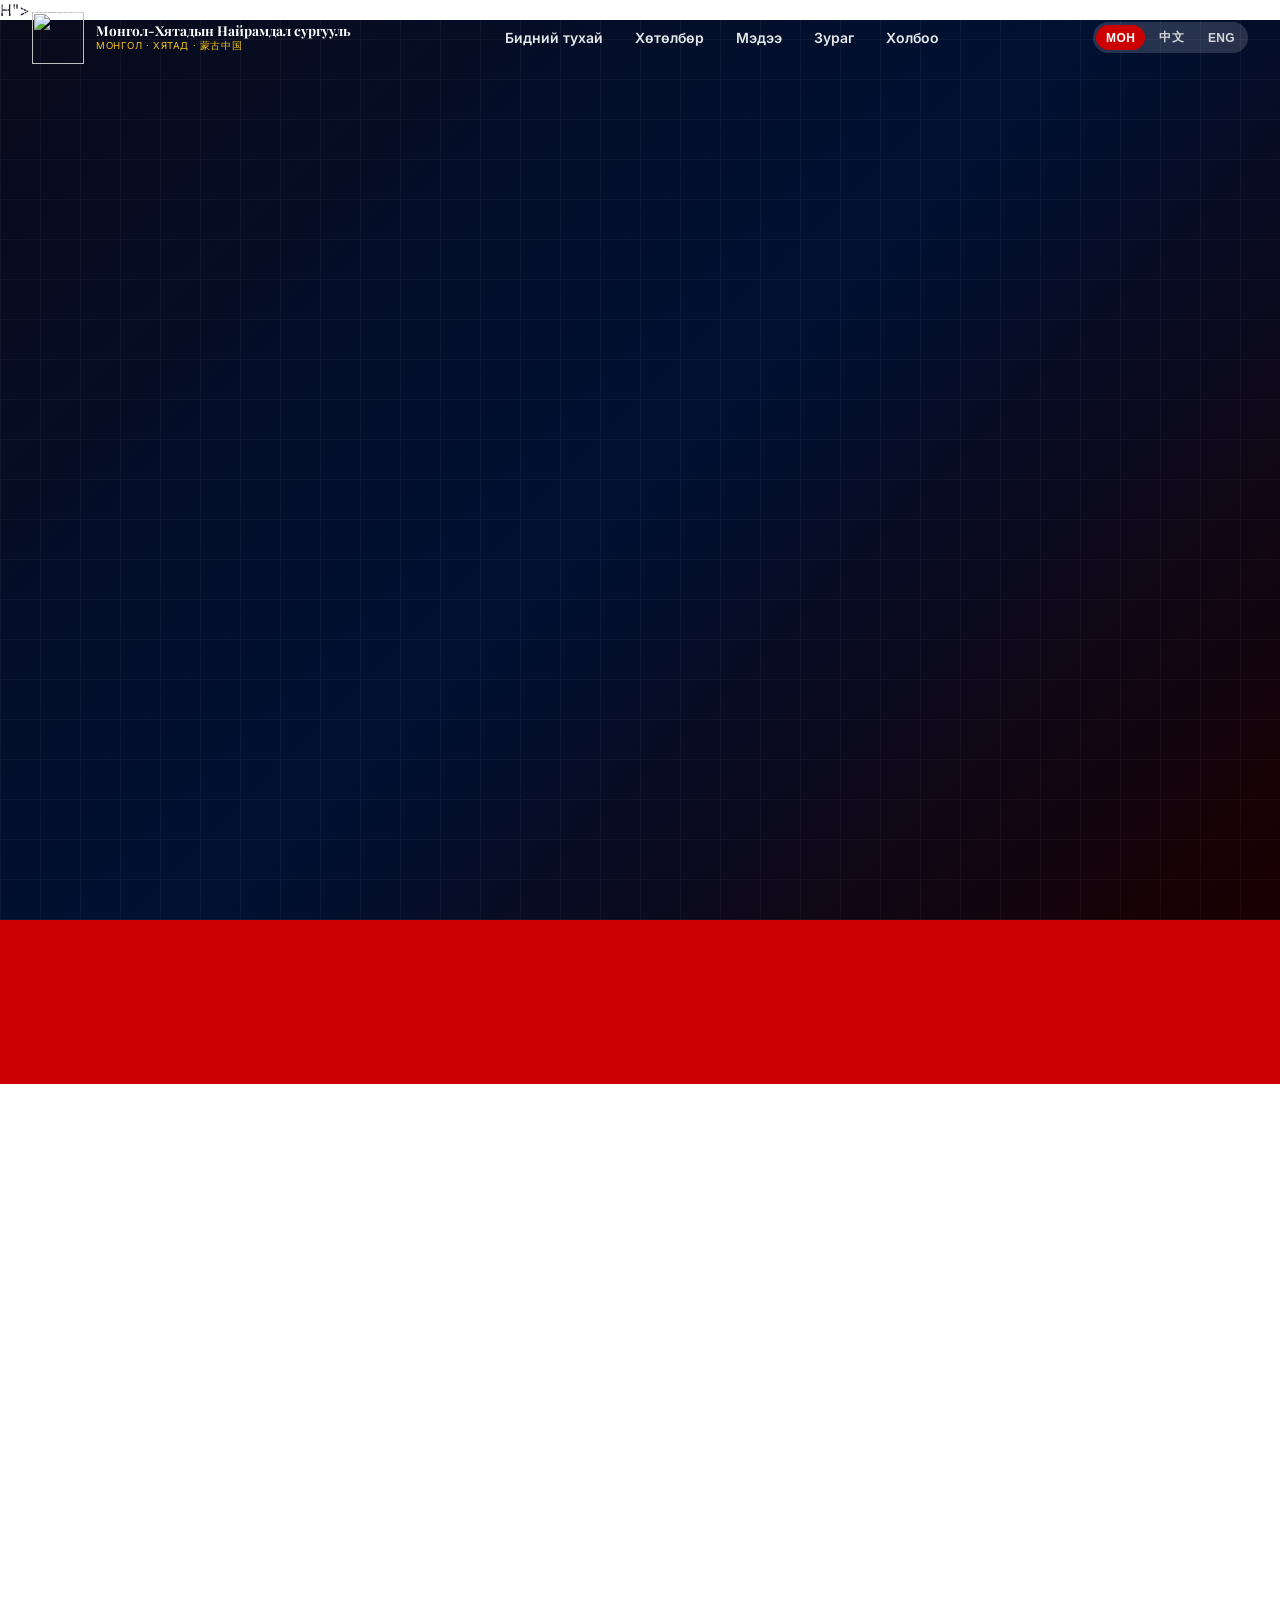
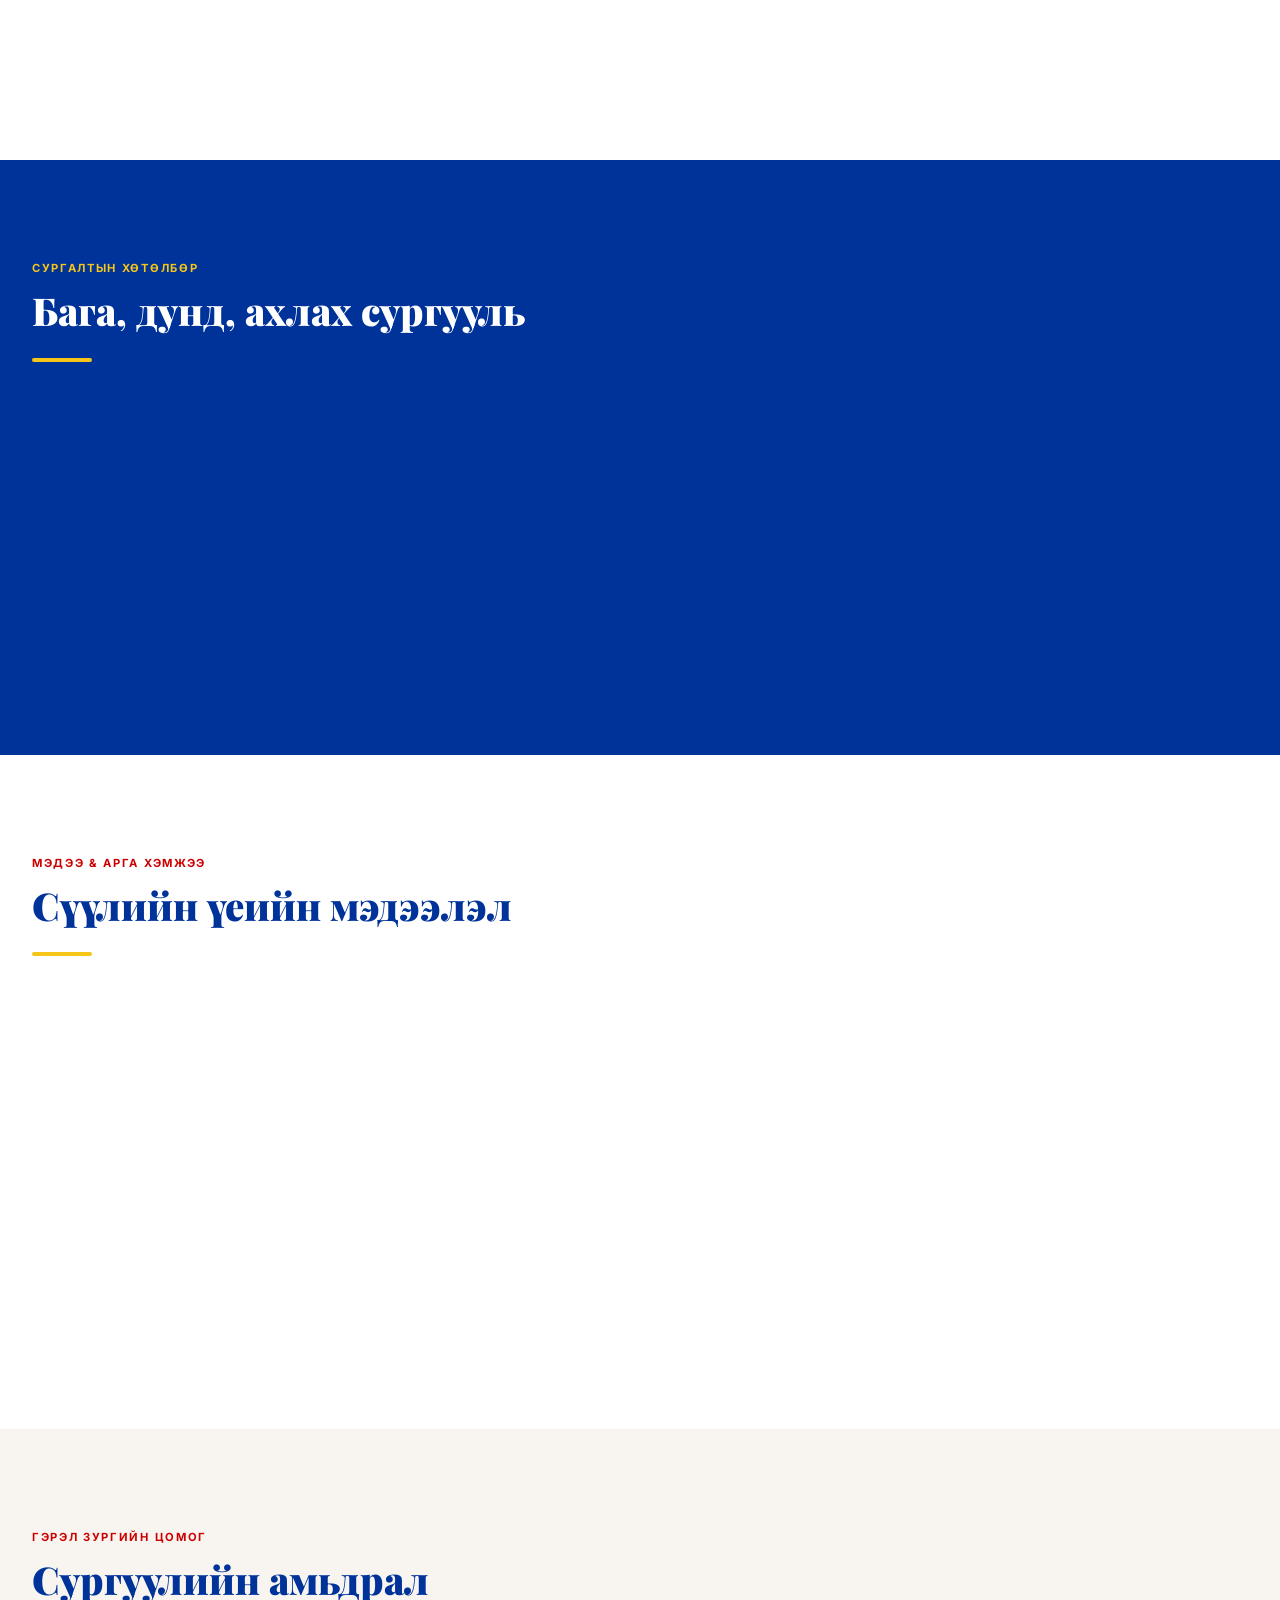
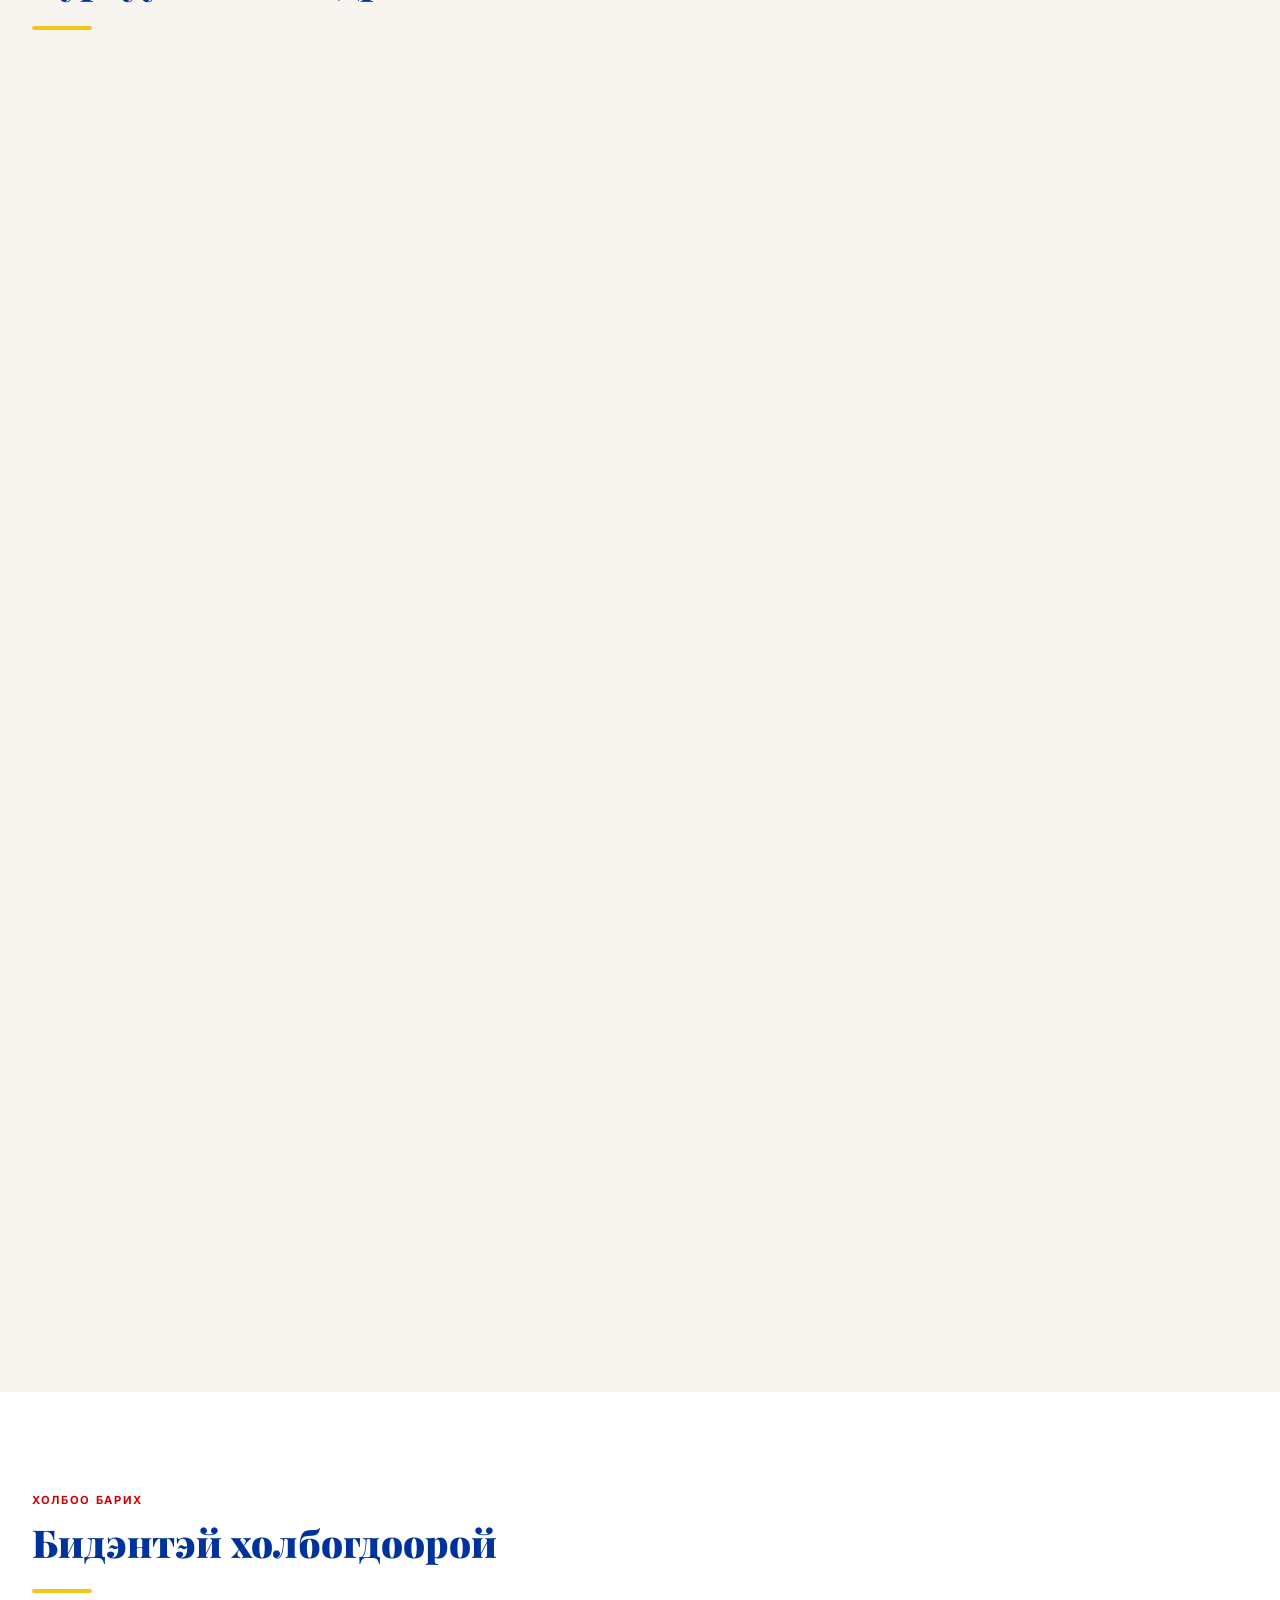
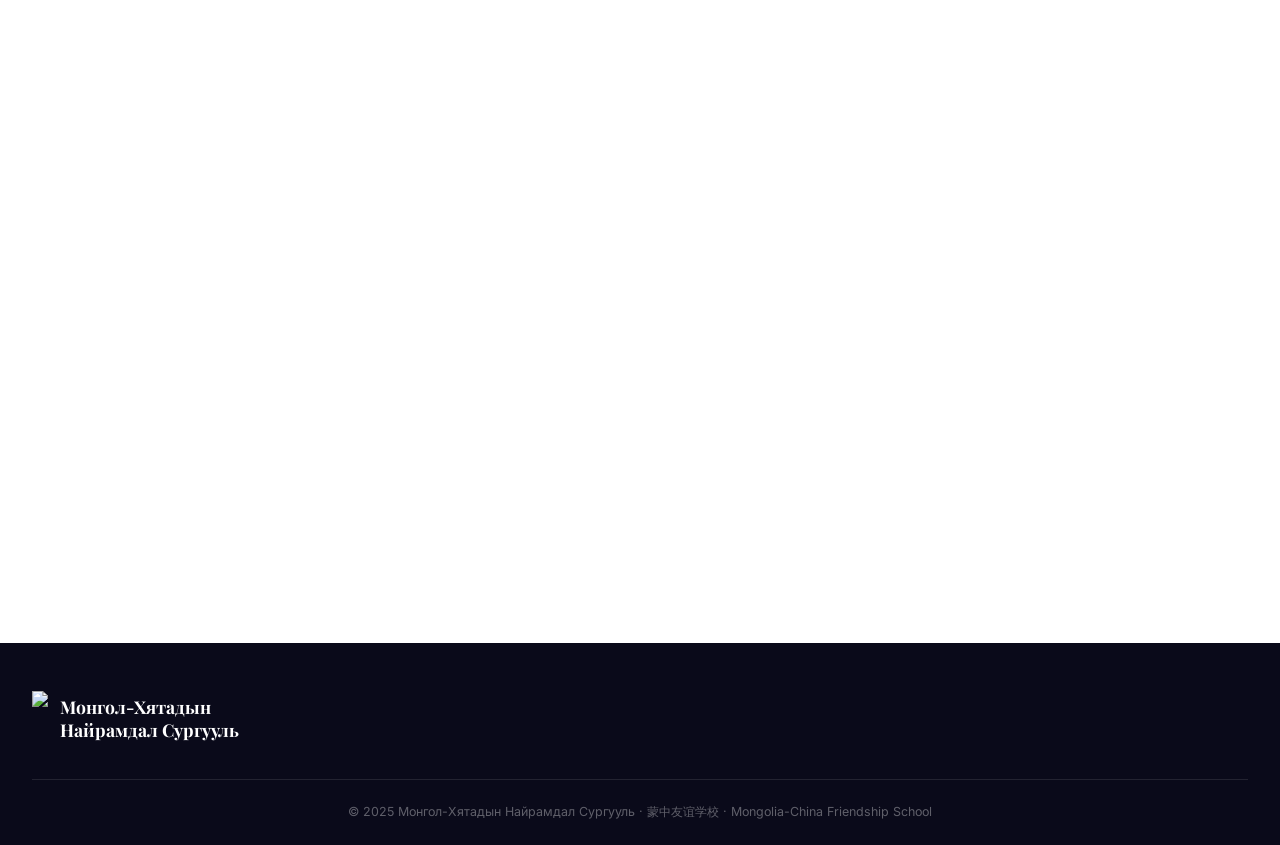
==== commit f470bd32: "Rename nairamdal_school (6).html to index.html" ====
--- a/index.html
+++ b/index.html
@@ -3,1482 +3,420 @@
 <head>
 <meta charset="UTF-8">
 <meta name="viewport" content="width=device-width, initial-scale=1.0">
-<title>Найрамдал Сургууль · Nairamdal School · 友谊学校</title>
-
+<title>Найрамдал Сургууль</title>
+<link rel="icon" type="image/png" href="https://i.postimg.cc/yYNnYs79/nairamdal-logo-transparent.png"><circle cx='50' cy='50' r='50' fill='%23CC0000'/><circle cx='50' cy='50' r='44' fill='%23F5C518'/><circle cx='50' cy='50' r='38' fill='%23CC0000'/><text x='50' y='67' text-anchor='middle' font-family='serif' font-size='44' font-weight='900' fill='white'>Н</text></svg>">
+<link rel="preconnect" href="https://fonts.googleapis.com">
+<link rel="preconnect" href="https://fonts.gstatic.com" crossorigin>
+<link href="https://fonts.googleapis.com/css2?family=Playfair+Display:wght@700;900&family=Noto+Sans+SC:wght@400;700&family=Inter:wght@300;400;600&display=swap" rel="stylesheet">
+<script src="https://cdnjs.cloudflare.com/ajax/libs/animejs/3.2.1/anime.min.js"></script>
 <style>
-/* =====================================================================
-   FONTS
-===================================================================== */
-@font-face {
-  font-family: 'Optima';
-  src: url('OPTIMA.TTF') format('truetype');
-  font-weight: 400;
-  font-style: normal;
+*{margin:0;padding:0;box-sizing:border-box}
+:root{
+  --red:#CC0000;
+  --blue:#003399;
+  --gold:#F5C518;
+  --white:#FFFFFF;
+  --light:#F8F5F0;
+  --dark:#0A0A1A;
+  --text:#1a1a2e;
+  --nav-h:76px;
 }
-@font-face {
-  font-family: 'Optima';
-  src: url('OPTIMA_B.TTF') format('truetype');
-  font-weight: 700;
-  font-style: normal;
+html{scroll-behavior:smooth}
+body{font-family:'Inter',sans-serif;color:var(--text);background:var(--white);overflow-x:hidden}
+
+/* ── SCROLLBAR ── */
+::-webkit-scrollbar{width:6px}
+::-webkit-scrollbar-track{background:#f0f0f0}
+::-webkit-scrollbar-thumb{background:var(--red);border-radius:3px}
+
+/* ── NAVBAR ── */
+nav{position:fixed;top:0;left:0;right:0;z-index:1000;height:var(--nav-h);background:transparent;border-bottom:1px solid transparent;transition:background .4s,border-color .4s,box-shadow .4s}
+nav.scrolled{background:rgba(255,255,255,0.97) !important;border-bottom:1px solid var(--gold) !important;box-shadow:0 4px 24px rgba(0,0,51,.12)}
+nav.scrolled .nav-links a{color:#1a1a2e !important}
+nav.scrolled .logo-name{color:#003399 !important}
+nav.scrolled .logo-sub{color:var(--red) !important}
+nav.scrolled .nav-logo-text span{color:#003399 !important}
+nav.scrolled .nav-logo-text span[style]{color:var(--red) !important}
+nav.scrolled .lang-btn{color:#555 !important}
+nav.scrolled .lang-switcher{background:var(--light) !important}
+nav.scrolled .hamburger span{background:var(--text) !important}
+.nav-inner{max-width:1300px;margin:0 auto;height:100%;display:flex;align-items:center;justify-content:space-between;padding:0 2rem}
+.nav-logo{display:flex;align-items:center;gap:12px;text-decoration:none}
+.nav-logo img{height:52px;width:52px;object-fit:contain}
+.nav-logo-text{display:flex;flex-direction:column;line-height:1.3}.logo-name{font-family:'Playfair Display',serif;font-size:.85rem;font-weight:700;color:#fff;transition:color .3s}.logo-sub{font-size:.6rem;color:var(--gold);letter-spacing:.06em;text-transform:uppercase}
+.nav-logo-name{font-family:'Playfair Display',serif;font-size:.9rem;font-weight:700;color:#fff}.nav-logo-sub{font-size:.6rem;color:var(--gold);letter-spacing:.06em;text-transform:uppercase}
+.nav-links{display:flex;gap:2rem;list-style:none}
+.nav-links a{text-decoration:none;font-size:.875rem;font-weight:600;color:rgba(255,255,255,.9);position:relative;padding-bottom:4px;transition:color .3s}
+.nav-links a::after{content:'';position:absolute;bottom:0;left:0;width:0;height:2px;background:var(--red);transition:width .3s}
+.nav-links a:hover{color:var(--red)}
+.nav-links a:hover::after{width:100%}
+.nav-right{display:flex;align-items:center;gap:1rem}
+.lang-switcher{display:flex;gap:4px;background:rgba(255,255,255,.15);border-radius:20px;padding:3px}
+.lang-btn{border:none;background:none;padding:4px 10px;border-radius:16px;font-size:.75rem;font-weight:600;cursor:pointer;transition:all .25s;color:rgba(255,255,255,.8);letter-spacing:.03em}
+.lang-btn.active{background:var(--red);color:#fff}
+.hamburger{display:none;flex-direction:column;gap:5px;cursor:pointer;background:none;border:none;padding:4px}
+.hamburger span{display:block;width:24px;height:2px;background:#fff;transition:all .3s;border-radius:2px}
+.hamburger.open span:nth-child(1){transform:translateY(7px) rotate(45deg)}
+.hamburger.open span:nth-child(2){opacity:0}
+.hamburger.open span:nth-child(3){transform:translateY(-7px) rotate(-45deg)}
+.mobile-menu{display:none;position:fixed;top:var(--nav-h);left:0;right:0;background:#fff;border-bottom:3px solid var(--red);padding:1.5rem 2rem;z-index:999;flex-direction:column;gap:1rem}
+.mobile-menu.open{display:flex}
+.mobile-menu a{text-decoration:none;color:var(--text);font-weight:600;font-size:1rem;padding:.5rem 0;border-bottom:1px solid #f0f0f0}
+.mobile-lang{display:flex;gap:8px;margin-top:.5rem}
+
+/* ── HERO ── */
+.hero{position:relative;min-height:100vh;display:flex;align-items:center;overflow:hidden;background:var(--dark)}
+.hero-bg{position:absolute;inset:0;background:linear-gradient(135deg,#0A0A1A 0%,#001133 50%,#1A0000 100%)}
+.hero-pattern{position:absolute;inset:0;opacity:.04;background-image:repeating-linear-gradient(0deg,#fff 0,#fff 1px,transparent 1px,transparent 40px),repeating-linear-gradient(90deg,#fff 0,#fff 1px,transparent 1px,transparent 40px)}
+.hero-particles{position:absolute;inset:0;overflow:hidden}
+.particle{position:absolute;width:3px;height:3px;border-radius:50%;opacity:0}
+.hero-content{position:relative;z-index:2;max-width:1300px;margin:0 auto;padding:0 2rem;display:grid;grid-template-columns:1fr 1fr;align-items:center;gap:4rem;padding-top:var(--nav-h)}
+.hero-text{color:#fff}
+.hero-tag{display:inline-block;background:rgba(245,197,24,.15);border:1px solid rgba(245,197,24,.4);color:var(--gold);font-size:.75rem;font-weight:600;letter-spacing:.1em;text-transform:uppercase;padding:6px 16px;border-radius:20px;margin-bottom:1.5rem;opacity:0}
+.hero-title{font-family:'Playfair Display',serif;font-size:clamp(2.2rem,4vw,3.5rem);font-weight:900;line-height:1.1;margin-bottom:1rem;overflow:hidden}
+.hero-title .word{display:inline-block;opacity:0;transform:translateY(60px)}
+.hero-subtitle{font-size:1.1rem;color:rgba(255,255,255,.65);line-height:1.7;margin-bottom:2.5rem;opacity:0;max-width:480px}
+.hero-ctas{display:flex;gap:1rem;flex-wrap:wrap;opacity:0}
+.btn-primary{display:inline-flex;align-items:center;gap:8px;background:var(--red);color:#fff;text-decoration:none;padding:.9rem 2rem;border-radius:4px;font-weight:600;font-size:.9rem;transition:all .3s;border:none;cursor:pointer;letter-spacing:.02em}
+.btn-primary:hover{background:#aa0000;transform:translateY(-2px);box-shadow:0 8px 24px rgba(204,0,0,.4)}
+.btn-secondary{display:inline-flex;align-items:center;gap:8px;background:transparent;color:#fff;text-decoration:none;padding:.9rem 2rem;border-radius:4px;font-weight:600;font-size:.9rem;border:2px solid rgba(255,255,255,.3);transition:all .3s;cursor:pointer}
+.btn-secondary:hover{border-color:#fff;background:rgba(255,255,255,.08)}
+.hero-logo-wrap{display:flex;justify-content:center;align-items:center;opacity:0}
+.hero-logo-wrap img{width:min(340px,80vw);filter:drop-shadow(0 0 60px rgba(204,0,0,.5))}
+
+/* ── STATS ── */
+.stats{background:var(--red);padding:3rem 2rem}
+.stats-inner{max-width:1300px;margin:0 auto;display:grid;grid-template-columns:repeat(4,1fr);gap:2rem;text-align:center}
+.stat-item{color:#fff}
+.stat-num{font-family:'Playfair Display',serif;font-size:3rem;font-weight:900;line-height:1;color:var(--gold)}
+.stat-label{font-size:.8rem;letter-spacing:.08em;text-transform:uppercase;opacity:.85;margin-top:.3rem}
+
+/* ── SECTION COMMON ── */
+section{padding:6rem 2rem}
+.section-inner{max-width:1300px;margin:0 auto}
+.section-tag{display:inline-block;font-size:.7rem;font-weight:700;letter-spacing:.15em;text-transform:uppercase;color:var(--red);margin-bottom:.75rem}
+.section-title{font-family:'Playfair Display',serif;font-size:clamp(1.8rem,3vw,2.8rem);font-weight:900;color:var(--blue);line-height:1.2;margin-bottom:1.5rem}
+.section-line{width:60px;height:4px;background:var(--gold);border-radius:2px;margin-bottom:2rem}
+.reveal{opacity:0;transform:translateY(40px);transition:opacity .7s ease,transform .7s ease}
+.reveal.visible{opacity:1;transform:none}
+
+/* ── ABOUT ── */
+.about-grid{display:grid;grid-template-columns:1fr 1fr;gap:4rem;align-items:center}
+.about-img{position:relative;border-radius:8px;overflow:hidden;aspect-ratio:4/3;background:var(--blue)}
+.about-img-placeholder{width:100%;height:100%;display:flex;flex-direction:column;align-items:center;justify-content:center;color:rgba(255,255,255,.4);font-size:.85rem;gap:1rem}
+.about-img-placeholder svg{width:64px;height:64px;opacity:.4}
+.about-badge{position:absolute;bottom:-1rem;right:-1rem;background:var(--red);color:#fff;padding:1.2rem 1.5rem;border-radius:8px;text-align:center;box-shadow:0 8px 24px rgba(204,0,0,.3)}
+.about-badge strong{font-family:'Playfair Display',serif;font-size:2rem;display:block;color:var(--gold)}
+.about-badge span{font-size:.7rem;letter-spacing:.08em;text-transform:uppercase}
+.about-text p{color:#555;line-height:1.8;margin-bottom:1rem;font-size:.95rem}
+.about-pillars{display:grid;grid-template-columns:repeat(3,1fr);gap:1rem;margin-top:2rem}
+.pillar{background:var(--light);border-radius:8px;padding:1.2rem;border-left:4px solid var(--red);transition:transform .3s}
+.pillar:hover{transform:translateY(-4px)}
+.pillar strong{display:block;font-size:.85rem;color:var(--blue);margin-bottom:.25rem}
+.pillar span{font-size:.78rem;color:#777}
+
+/* ── PROGRAMS ── */
+.programs{background:var(--blue)}
+.programs .section-title{color:#fff}
+.programs .section-tag{color:var(--gold)}
+.programs-grid{display:grid;grid-template-columns:repeat(3,1fr);gap:1.5rem;margin-top:2rem}
+.prog-card{background:rgba(255,255,255,.06);border:1px solid rgba(255,255,255,.12);border-radius:12px;padding:2rem;transition:all .4s;position:relative;overflow:hidden;cursor:pointer}
+.prog-card::before{content:'';position:absolute;inset:0;background:linear-gradient(135deg,rgba(204,0,0,.3),transparent);opacity:0;transition:opacity .4s}
+.prog-card:hover{transform:translateY(-8px);border-color:var(--gold);box-shadow:0 20px 40px rgba(0,0,0,.3)}
+.prog-card:hover::before{opacity:1}
+.prog-icon{font-size:2.5rem;margin-bottom:1rem}
+.prog-grade{font-size:.75rem;font-weight:600;letter-spacing:.1em;text-transform:uppercase;color:var(--gold);margin-bottom:.5rem}
+.prog-name{font-family:'Playfair Display',serif;font-size:1.4rem;font-weight:700;color:#fff;margin-bottom:.75rem}
+.prog-desc{font-size:.85rem;color:rgba(255,255,255,.6);line-height:1.7}
+
+/* ── NEWS ── */
+.news-grid{display:grid;grid-template-columns:repeat(3,1fr);gap:1.5rem;margin-top:2rem}
+.news-card{border-radius:12px;overflow:hidden;border:1px solid #eee;transition:all .4s;background:#fff}
+.news-card:hover{transform:translateY(-6px);box-shadow:0 16px 40px rgba(0,0,51,.12)}
+.news-img{height:180px;background:var(--blue);display:flex;align-items:center;justify-content:center;color:rgba(255,255,255,.3);font-size:.8rem;position:relative;overflow:hidden}
+.news-img-bar{position:absolute;bottom:0;left:0;right:0;height:4px;background:var(--red)}
+.news-date{display:inline-block;background:var(--red);color:#fff;font-size:.7rem;font-weight:700;padding:4px 10px;border-radius:20px;margin:1rem 1rem .5rem}
+.news-body{padding:.5rem 1rem 1.25rem}
+.news-title{font-weight:700;font-size:.9rem;color:var(--blue);margin-bottom:.5rem;line-height:1.4}
+.news-excerpt{font-size:.8rem;color:#777;line-height:1.6}
+
+/* ── GALLERY ── */
+.gallery{background:var(--light)}
+.gallery-grid{display:grid;grid-template-columns:repeat(3,1fr);grid-template-rows:auto auto;gap:1rem;margin-top:2rem}
+.gallery-item{border-radius:8px;overflow:hidden;background:var(--blue);aspect-ratio:4/3;display:flex;align-items:center;justify-content:center;color:rgba(255,255,255,.25);font-size:.8rem;transition:transform .4s;cursor:pointer;position:relative}
+.gallery-item:hover{transform:scale(1.03);z-index:2}
+.gallery-item:nth-child(1){grid-column:span 2;aspect-ratio:16/9}
+.gallery-item:nth-child(5){grid-column:span 2;aspect-ratio:16/9}
+.gallery-overlay{position:absolute;inset:0;background:rgba(0,0,51,.7);opacity:0;transition:opacity .3s;display:flex;align-items:center;justify-content:center}
+.gallery-item:hover .gallery-overlay{opacity:1}
+.gallery-overlay span{color:#fff;font-size:.8rem;font-weight:600;letter-spacing:.05em}
+
+/* ── CONTACT ── */
+.contact-grid{display:grid;grid-template-columns:1fr 1fr;gap:4rem}
+.contact-info{display:flex;flex-direction:column;gap:1.5rem}
+.contact-item{display:flex;gap:1rem;align-items:flex-start}
+.contact-icon{width:40px;height:40px;background:var(--red);border-radius:8px;display:flex;align-items:center;justify-content:center;flex-shrink:0}
+.contact-icon svg{width:20px;height:20px;fill:#fff}
+.contact-item h4{font-size:.85rem;font-weight:700;color:var(--blue);margin-bottom:.25rem}
+.contact-item p{font-size:.85rem;color:#666;line-height:1.6}
+.map-placeholder{background:var(--light);border-radius:8px;height:200px;display:flex;align-items:center;justify-content:center;color:#aaa;font-size:.85rem;border:2px dashed #ddd;margin-top:1.5rem}
+.contact-form{display:flex;flex-direction:column;gap:1rem}
+.form-group{display:flex;flex-direction:column;gap:.4rem}
+.form-group label{font-size:.8rem;font-weight:600;color:var(--blue)}
+.form-group input,.form-group textarea{border:1.5px solid #e0e0e0;border-radius:6px;padding:.75rem 1rem;font-family:inherit;font-size:.875rem;transition:border-color .2s;background:#fff;outline:none;color:var(--text)}
+.form-group input:focus,.form-group textarea:focus{border-color:var(--red)}
+.form-group textarea{height:120px;resize:vertical}
+.btn-submit{background:var(--blue);color:#fff;border:none;padding:1rem 2rem;border-radius:6px;font-weight:600;font-size:.9rem;cursor:pointer;transition:all .3s;font-family:inherit}
+.btn-submit:hover{background:#002277;transform:translateY(-2px)}
+.social-links{display:flex;gap:1rem;margin-top:1rem}
+.social-link{width:44px;height:44px;background:var(--blue);border-radius:8px;display:flex;align-items:center;justify-content:center;text-decoration:none;transition:all .3s}
+.social-link:hover{background:var(--red);transform:translateY(-3px)}
+.social-link svg{width:20px;height:20px;fill:#fff}
+
+/* ── FOOTER ── */
+footer{background:var(--dark);color:rgba(255,255,255,.7);padding:3rem 2rem 1.5rem}
+.footer-inner{max-width:1300px;margin:0 auto}
+.footer-top{display:flex;justify-content:space-between;align-items:center;margin-bottom:2rem;flex-wrap:wrap;gap:1.5rem}
+.footer-logo{display:flex;align-items:center;gap:12px}
+.footer-logo img{height:56px}
+.footer-logo-text{font-family:'Playfair Display',serif;color:#fff;font-size:1.1rem;font-weight:700;line-height:1.3}
+.footer-nav{display:flex;gap:1.5rem;flex-wrap:wrap}
+.footer-nav a{color:rgba(255,255,255,.6);text-decoration:none;font-size:.85rem;transition:color .2s}
+.footer-nav a:hover{color:var(--gold)}
+.footer-bottom{border-top:1px solid rgba(255,255,255,.1);padding-top:1.5rem;text-align:center;font-size:.78rem;color:rgba(255,255,255,.35)}
+
+/* ── RESPONSIVE ── */
+@media(max-width:900px){
+  .hero-content{grid-template-columns:1fr;text-align:center;gap:2rem}
+  .hero-logo-wrap{order:-1}
+  .hero-logo-wrap img{width:200px}
+  .hero-subtitle{margin:0 auto 2rem}
+  .hero-ctas{justify-content:center}
+  .about-grid{grid-template-columns:1fr}
+  .programs-grid,.news-grid,.stats-inner,.contact-grid{grid-template-columns:1fr}
+  .gallery-item:nth-child(1),.gallery-item:nth-child(5){grid-column:span 1;aspect-ratio:4/3}
+  .gallery-grid{grid-template-columns:1fr 1fr}
+  .nav-links{display:none}
+  .hamburger{display:flex}
+  .about-pillars{grid-template-columns:1fr}
 }
-@font-face {
-  font-family: 'Optima';
-  src: url('Optima_Italic.ttf') format('truetype');
-  font-weight: 400;
-  font-style: italic;
+@media(max-width:480px){
+  .gallery-grid{grid-template-columns:1fr}
+  section{padding:4rem 1.25rem}
+  .stats{padding:2rem 1.25rem}
+  .stat-num{font-size:2.2rem}
 }
-@font-face {
-  font-family: 'Optima';
-  src: url('Optima Medium.ttf') format('truetype');
-  font-weight: 500;
-  font-style: normal;
-}
-@font-face {
-  font-family: 'SimFang';
-  src: url('simfang.ttf') format('truetype');
-}
-
-/* =====================================================================
-   VARIABLES & RESET
-===================================================================== */
-:root {
-  --cream:    #FAF7F2;
-  --warm:     #F0EAE0;
-  --gold:     #C9973A;
-  --gold-lt:  #E8C47A;
-  --red:      #B33A3A;
-  --ink:      #1A1209;
-  --ink-soft: #3D2E1A;
-  --mid:      #7A6A52;
-  --border:   rgba(201,151,58,0.25);
-  --shadow:   0 4px 32px rgba(26,18,9,0.12);
-}
-
-*, *::before, *::after { box-sizing: border-box; margin: 0; padding: 0; }
-
-html { scroll-behavior: smooth; }
-
-body {
-  font-family: 'Optima', 'Palatino Linotype', Palatino, serif;
-  background: var(--cream);
-  color: var(--ink);
-  line-height: 1.7;
-  overflow-x: hidden;
-}
-
-/* Chinese language uses SimFang */
-.lang-zh, .lang-zh * {
-  font-family: 'SimFang', 'STFangsong', 'FangSong', 'SimSun', serif !important;
-}
-
-/* =====================================================================
-   LANGUAGE SWITCHING
-===================================================================== */
-.lang-mn, .lang-en, .lang-zh { display: none; }
-
-/* =====================================================================
-   DECORATIVE BORDER STRIP
-===================================================================== */
-.border-strip {
-  height: 5px;
-  background: linear-gradient(90deg, var(--red) 0%, var(--gold) 50%, var(--red) 100%);
-}
-
-/* =====================================================================
-   NAVBAR
-===================================================================== */
-.navbar {
-  position: sticky;
-  top: 0;
-  z-index: 1000;
-  background: rgba(250,247,242,0.97);
-  backdrop-filter: blur(12px);
-  -webkit-backdrop-filter: blur(12px);
-  border-bottom: 1px solid var(--border);
-  box-shadow: 0 2px 20px rgba(26,18,9,0.07);
-}
-
-.navbar-inner {
-  max-width: 1200px;
-  margin: 0 auto;
-  padding: 0 32px;
-  display: flex;
-  align-items: center;
-  gap: 24px;
-  height: 72px;
-}
-
-/* Logo block */
-.logo {
-  display: flex;
-  align-items: center;
-  gap: 14px;
-  flex-shrink: 0;
-  text-decoration: none;
-}
-
-.logo img {
-  height: 46px;
-  width: auto;
-  object-fit: contain;
-}
-
-.logo-text {
-  display: flex;
-  flex-direction: column;
-  line-height: 1.2;
-}
-
-.logo-text .school-name {
-  font-weight: 700;
-  font-size: 15px;
-  color: var(--ink);
-  letter-spacing: 0.02em;
-}
-.logo-text .school-name-zh {
-  font-family: 'SimFang', 'FangSong', serif;
-  font-size: 13px;
-  color: var(--mid);
-}
-.logo-text .school-name-en {
-  font-size: 11px;
-  color: var(--mid);
-  letter-spacing: 0.08em;
-  text-transform: uppercase;
-}
-
-/* Nav links */
-.nav-links {
-  display: flex;
-  align-items: center;
-  gap: 4px;
-  flex: 1;
-  justify-content: center;
-  flex-wrap: wrap;
-}
-
-.nav-links a {
-  text-decoration: none;
-  color: var(--ink-soft);
-  font-size: 14px;
-  font-weight: 500;
-  padding: 6px 12px;
-  border-radius: 4px;
-  transition: all 0.2s;
-  white-space: nowrap;
-  letter-spacing: 0.01em;
-}
-
-.nav-links a:hover {
-  color: var(--gold);
-  background: rgba(201,151,58,0.08);
-}
-
-/* Language switcher */
-.lang-switcher {
-  display: flex;
-  align-items: center;
-  gap: 2px;
-  flex-shrink: 0;
-}
-
-.lang-switcher button {
-  background: none;
-  border: 1px solid transparent;
-  color: var(--mid);
-  font-family: inherit;
-  font-size: 12px;
-  font-weight: 500;
-  padding: 4px 10px;
-  border-radius: 3px;
-  cursor: pointer;
-  letter-spacing: 0.05em;
-  transition: all 0.2s;
-}
-
-.lang-switcher button:hover,
-.lang-switcher button.active {
-  color: var(--gold);
-  border-color: var(--border);
-  background: rgba(201,151,58,0.06);
-}
-
-/* Hamburger */
-.hamburger {
-  display: none;
-  background: none;
-  border: none;
-  cursor: pointer;
-  padding: 6px;
-  flex-direction: column;
-  gap: 5px;
-}
-
-.hamburger span {
-  display: block;
-  width: 24px;
-  height: 2px;
-  background: var(--ink);
-  border-radius: 2px;
-  transition: all 0.3s;
-}
-
-.hamburger.open span:nth-child(1) { transform: translateY(7px) rotate(45deg); }
-.hamburger.open span:nth-child(2) { opacity: 0; }
-.hamburger.open span:nth-child(3) { transform: translateY(-7px) rotate(-45deg); }
-
-/* Mobile nav drawer */
-.nav-drawer {
-  display: none;
-  flex-direction: column;
-  background: var(--cream);
-  border-top: 1px solid var(--border);
-  padding: 16px 24px 24px;
-  gap: 4px;
-}
-
-.nav-drawer a {
-  text-decoration: none;
-  color: var(--ink-soft);
-  font-size: 15px;
-  padding: 10px 8px;
-  border-bottom: 1px solid var(--warm);
-  transition: color 0.2s;
-}
-
-.nav-drawer a:hover { color: var(--gold); }
-
-.nav-drawer .drawer-lang {
-  display: flex;
-  gap: 8px;
-  margin-top: 12px;
-}
-
-.nav-drawer .drawer-lang button {
-  background: none;
-  border: 1px solid var(--border);
-  color: var(--mid);
-  font-family: inherit;
-  font-size: 13px;
-  padding: 6px 14px;
-  border-radius: 3px;
-  cursor: pointer;
-  transition: all 0.2s;
-}
-
-.nav-drawer .drawer-lang button.active,
-.nav-drawer .drawer-lang button:hover {
-  color: var(--gold);
-  border-color: var(--gold);
-}
-
-/* =====================================================================
-   HERO
-===================================================================== */
-.hero {
-  position: relative;
-  height: 92vh;
-  min-height: 560px;
-  max-height: 900px;
-  display: flex;
-  align-items: center;
-  overflow: hidden;
-}
-
-/* Placeholder background - use your own photo named: nairamdal background.jpg */
-/* Fallback: free Unsplash photo of Ulaanbaatar */
-.hero-bg {
-  position: absolute;
-  inset: 0;
-  background-image:
-    url('nairamdal background.jpg'),
-    url('https://images.unsplash.com/photo-1578662996442-48f60103fc96?w=1600&q=80');
-  background-size: cover;
-  background-position: center 40%;
-  background-repeat: no-repeat;
-  transform: scale(1.04);
-  animation: heroZoom 18s ease-in-out infinite alternate;
-}
-
-@keyframes heroZoom {
-  from { transform: scale(1.04); }
-  to   { transform: scale(1.00); }
-}
-
-.hero-overlay {
-  position: absolute;
-  inset: 0;
-  background: linear-gradient(
-    135deg,
-    rgba(26,18,9,0.72) 0%,
-    rgba(26,18,9,0.45) 55%,
-    rgba(201,151,58,0.15) 100%
-  );
-}
-
-.hero-content {
-  position: relative;
-  z-index: 2;
-  max-width: 1200px;
-  margin: 0 auto;
-  padding: 0 48px;
-  width: 100%;
-}
-
-/* Gold ornament line */
-.hero-ornament {
-  display: flex;
-  align-items: center;
-  gap: 16px;
-  margin-bottom: 24px;
-}
-
-.hero-ornament::before,
-.hero-ornament::after {
-  content: '';
-  flex: 1;
-  height: 1px;
-  background: var(--gold);
-  opacity: 0.5;
-}
-
-.hero-ornament span {
-  color: var(--gold);
-  font-size: 20px;
-  line-height: 1;
-}
-
-.hero h1 {
-  font-size: clamp(32px, 5.5vw, 64px);
-  font-weight: 700;
-  color: #fff;
-  line-height: 1.15;
-  margin-bottom: 16px;
-  letter-spacing: -0.01em;
-}
-
-.hero-sub {
-  font-size: clamp(16px, 2vw, 22px);
-  color: rgba(255,255,255,0.75);
-  font-style: italic;
-  margin-bottom: 40px;
-  max-width: 560px;
-}
-
-.hero-ctas {
-  display: flex;
-  gap: 16px;
-  flex-wrap: wrap;
-}
-
-.btn-primary {
-  display: inline-block;
-  background: var(--gold);
-  color: var(--ink);
-  text-decoration: none;
-  font-weight: 700;
-  font-size: 14px;
-  letter-spacing: 0.06em;
-  text-transform: uppercase;
-  padding: 14px 32px;
-  border-radius: 3px;
-  transition: all 0.25s;
-  border: 2px solid var(--gold);
-}
-
-.btn-primary:hover {
-  background: var(--gold-lt);
-  border-color: var(--gold-lt);
-}
-
-.btn-outline {
-  display: inline-block;
-  background: transparent;
-  color: #fff;
-  text-decoration: none;
-  font-weight: 500;
-  font-size: 14px;
-  letter-spacing: 0.06em;
-  text-transform: uppercase;
-  padding: 14px 32px;
-  border-radius: 3px;
-  border: 2px solid rgba(255,255,255,0.45);
-  transition: all 0.25s;
-}
-
-.btn-outline:hover {
-  border-color: rgba(255,255,255,0.9);
-  background: rgba(255,255,255,0.08);
-}
-
-/* Scroll hint */
-.hero-scroll {
-  position: absolute;
-  bottom: 32px;
-  left: 50%;
-  transform: translateX(-50%);
-  z-index: 2;
-  display: flex;
-  flex-direction: column;
-  align-items: center;
-  gap: 6px;
-  opacity: 0.5;
-  animation: bounce 2.5s ease-in-out infinite;
-}
-
-.hero-scroll span {
-  color: #fff;
-  font-size: 11px;
-  letter-spacing: 0.1em;
-  text-transform: uppercase;
-}
-
-.hero-scroll svg {
-  width: 20px;
-  height: 20px;
-  fill: none;
-  stroke: #fff;
-  stroke-width: 2;
-}
-
-@keyframes bounce {
-  0%, 100% { transform: translateX(-50%) translateY(0); }
-  50% { transform: translateX(-50%) translateY(8px); }
-}
-
-/* =====================================================================
-   SECTION BASE
-===================================================================== */
-section { padding: 96px 32px; }
-
-.section-inner {
-  max-width: 1100px;
-  margin: 0 auto;
-}
-
-.section-label {
-  font-size: 11px;
-  font-weight: 700;
-  letter-spacing: 0.2em;
-  text-transform: uppercase;
-  color: var(--gold);
-  margin-bottom: 12px;
-}
-
-.section-title {
-  font-size: clamp(26px, 3.5vw, 42px);
-  font-weight: 700;
-  color: var(--ink);
-  line-height: 1.2;
-  margin-bottom: 16px;
-}
-
-.section-divider {
-  width: 56px;
-  height: 3px;
-  background: var(--gold);
-  margin-bottom: 32px;
-  border-radius: 2px;
-}
-
-.section-body {
-  font-size: 17px;
-  color: var(--ink-soft);
-  max-width: 680px;
-  line-height: 1.8;
-}
-
-/* =====================================================================
-   STATS BAR
-===================================================================== */
-.stats-bar {
-  background: var(--ink);
-  padding: 0;
-}
-
-.stats-inner {
-  max-width: 1100px;
-  margin: 0 auto;
-  display: grid;
-  grid-template-columns: repeat(4, 1fr);
-}
-
-.stat-item {
-  padding: 40px 24px;
-  text-align: center;
-  border-right: 1px solid rgba(255,255,255,0.07);
-  position: relative;
-}
-
-.stat-item:last-child { border-right: none; }
-
-.stat-num {
-  display: block;
-  font-size: 42px;
-  font-weight: 700;
-  color: var(--gold);
-  line-height: 1;
-  margin-bottom: 8px;
-}
-
-.stat-label {
-  font-size: 13px;
-  color: rgba(255,255,255,0.55);
-  letter-spacing: 0.05em;
-  text-transform: uppercase;
-}
-
-/* =====================================================================
-   ADMISSIONS SECTION
-===================================================================== */
-#admissions {
-  background: var(--cream);
-}
-
-.admissions-grid {
-  display: grid;
-  grid-template-columns: 1fr 1fr;
-  gap: 64px;
-  align-items: start;
-  margin-top: 48px;
-}
-
-.admission-card {
-  background: #fff;
-  border: 1px solid var(--border);
-  border-radius: 8px;
-  padding: 36px;
-  position: relative;
-  overflow: hidden;
-  transition: box-shadow 0.3s;
-}
-
-.admission-card::before {
-  content: '';
-  position: absolute;
-  top: 0;
-  left: 0;
-  right: 0;
-  height: 3px;
-  background: linear-gradient(90deg, var(--gold), var(--red));
-}
-
-.admission-card:hover {
-  box-shadow: var(--shadow);
-}
-
-.card-icon {
-  width: 48px;
-  height: 48px;
-  background: rgba(201,151,58,0.1);
-  border-radius: 8px;
-  display: flex;
-  align-items: center;
-  justify-content: center;
-  margin-bottom: 20px;
-  font-size: 22px;
-}
-
-.card-title {
-  font-size: 20px;
-  font-weight: 700;
-  color: var(--ink);
-  margin-bottom: 12px;
-}
-
-.card-body {
-  font-size: 15px;
-  color: var(--mid);
-  line-height: 1.75;
-}
-
-.admission-steps {
-  counter-reset: steps;
-  list-style: none;
-  display: flex;
-  flex-direction: column;
-  gap: 20px;
-}
-
-.step {
-  display: flex;
-  gap: 16px;
-  align-items: flex-start;
-  counter-increment: steps;
-}
-
-.step-num {
-  flex-shrink: 0;
-  width: 36px;
-  height: 36px;
-  background: var(--gold);
-  color: var(--ink);
-  border-radius: 50%;
-  display: flex;
-  align-items: center;
-  justify-content: center;
-  font-weight: 700;
-  font-size: 15px;
-}
-
-.step-text { font-size: 15px; color: var(--ink-soft); line-height: 1.6; padding-top: 6px; }
-
-/* =====================================================================
-   ABOUT SECTION
-===================================================================== */
-#about {
-  background: var(--warm);
-}
-
-.about-layout {
-  display: grid;
-  grid-template-columns: 1fr 1fr;
-  gap: 72px;
-  align-items: center;
-  margin-top: 48px;
-}
-
-.about-image-wrap {
-  position: relative;
-}
-
-.about-image {
-  width: 100%;
-  aspect-ratio: 4/3;
-  object-fit: cover;
-  border-radius: 8px;
-  display: block;
-  /* Placeholder image - replace with actual school photo */
-}
-
-/* Image placeholder if file not found */
-.about-image-placeholder {
-  width: 100%;
-  aspect-ratio: 4/3;
-  border-radius: 8px;
-  background:
-    linear-gradient(135deg, rgba(201,151,58,0.15) 0%, rgba(179,58,58,0.1) 100%),
-    url('nairamdal background.jpg') center/cover no-repeat,
-    url('https://images.unsplash.com/photo-1564981797816-1043664bf78d?w=900&q=80') center/cover no-repeat;
-  border: 1px solid var(--border);
-}
-
-.about-badge {
-  position: absolute;
-  bottom: -20px;
-  right: -20px;
-  background: var(--gold);
-  color: var(--ink);
-  border-radius: 50%;
-  width: 108px;
-  height: 108px;
-  display: flex;
-  flex-direction: column;
-  align-items: center;
-  justify-content: center;
-  font-weight: 700;
-  text-align: center;
-  box-shadow: 0 8px 24px rgba(201,151,58,0.4);
-  line-height: 1.2;
-  font-size: 13px;
-}
-
-.about-badge strong {
-  font-size: 28px;
-  display: block;
-}
-
-.about-text .section-body { margin-bottom: 28px; }
-
-.pillars {
-  display: flex;
-  flex-direction: column;
-  gap: 16px;
-}
-
-.pillar {
-  display: flex;
-  gap: 16px;
-  align-items: flex-start;
-}
-
-.pillar-icon {
-  font-size: 22px;
-  flex-shrink: 0;
-  margin-top: 2px;
-}
-
-.pillar-content h4 {
-  font-size: 15px;
-  font-weight: 700;
-  color: var(--ink);
-  margin-bottom: 3px;
-}
-
-.pillar-content p {
-  font-size: 14px;
-  color: var(--mid);
-}
-
-/* =====================================================================
-   CLASSES SECTION
-===================================================================== */
-#classes { background: var(--cream); }
-
-.classes-grid {
-  display: grid;
-  grid-template-columns: repeat(3, 1fr);
-  gap: 24px;
-  margin-top: 48px;
-}
-
-.class-card {
-  background: #fff;
-  border: 1px solid var(--border);
-  border-radius: 8px;
-  overflow: hidden;
-  transition: transform 0.3s, box-shadow 0.3s;
-}
-
-.class-card:hover {
-  transform: translateY(-4px);
-  box-shadow: var(--shadow);
-}
-
-.class-thumb {
-  height: 180px;
-  position: relative;
-  overflow: hidden;
-}
-
-.class-thumb img {
-  width: 100%;
-  height: 100%;
-  object-fit: cover;
-  transition: transform 0.4s;
-}
-
-.class-card:hover .class-thumb img { transform: scale(1.05); }
-
-.class-grade-badge {
-  position: absolute;
-  top: 12px;
-  left: 12px;
-  background: var(--gold);
-  color: var(--ink);
-  font-size: 11px;
-  font-weight: 700;
-  letter-spacing: 0.08em;
-  text-transform: uppercase;
-  padding: 4px 10px;
-  border-radius: 3px;
-}
-
-.class-body { padding: 24px; }
-
-.class-name {
-  font-size: 18px;
-  font-weight: 700;
-  color: var(--ink);
-  margin-bottom: 8px;
-}
-
-.class-desc {
-  font-size: 14px;
-  color: var(--mid);
-  line-height: 1.65;
-}
-
-.class-meta {
-  display: flex;
-  gap: 12px;
-  margin-top: 16px;
-  padding-top: 16px;
-  border-top: 1px solid var(--warm);
-  font-size: 12px;
-  color: var(--mid);
-}
-
-.class-meta span {
-  display: flex;
-  align-items: center;
-  gap: 5px;
-}
-
-/* =====================================================================
-   TEACHERS SECTION
-===================================================================== */
-#teachers { background: var(--warm); }
-
-.teachers-grid {
-  display: grid;
-  grid-template-columns: repeat(4, 1fr);
-  gap: 24px;
-  margin-top: 48px;
-}
-
-.teacher-card {
-  text-align: center;
-  background: #fff;
-  border: 1px solid var(--border);
-  border-radius: 8px;
-  padding: 32px 20px 24px;
-  transition: transform 0.3s, box-shadow 0.3s;
-}
-
-.teacher-card:hover {
-  transform: translateY(-4px);
-  box-shadow: var(--shadow);
-}
-
-.teacher-avatar {
-  width: 88px;
-  height: 88px;
-  border-radius: 50%;
-  object-fit: cover;
-  border: 3px solid var(--border);
-  margin: 0 auto 16px;
-  display: block;
-  background: var(--warm);
-  /* Placeholder: replace with teacher photo */
-}
-
-.teacher-avatar-placeholder {
-  width: 88px;
-  height: 88px;
-  border-radius: 50%;
-  background: linear-gradient(135deg, var(--warm), rgba(201,151,58,0.2));
-  border: 3px solid var(--border);
-  margin: 0 auto 16px;
-  display: flex;
-  align-items: center;
-  justify-content: center;
-  font-size: 32px;
-  color: var(--gold);
-}
-
-.teacher-name {
-  font-size: 16px;
-  font-weight: 700;
-  color: var(--ink);
-  margin-bottom: 4px;
-}
-
-.teacher-role {
-  font-size: 13px;
-  color: var(--gold);
-  font-style: italic;
-  margin-bottom: 8px;
-}
-
-.teacher-bio {
-  font-size: 13px;
-  color: var(--mid);
-  line-height: 1.6;
-}
-
-/* =====================================================================
-   CONTACT SECTION
-===================================================================== */
-#contact { background: var(--cream); }
-
-.contact-layout {
-  display: grid;
-  grid-template-columns: 1fr 1fr;
-  gap: 64px;
-  margin-top: 48px;
-  align-items: start;
-}
-
-.contact-info {
-  display: flex;
-  flex-direction: column;
-  gap: 28px;
-}
-
-.contact-item {
-  display: flex;
-  gap: 16px;
-  align-items: flex-start;
-}
-
-.contact-icon {
-  flex-shrink: 0;
-  width: 44px;
-  height: 44px;
-  background: rgba(201,151,58,0.1);
-  border-radius: 8px;
-  display: flex;
-  align-items: center;
-  justify-content: center;
-  font-size: 20px;
-}
-
-.contact-item h4 {
-  font-size: 13px;
-  font-weight: 700;
-  color: var(--gold);
-  text-transform: uppercase;
-  letter-spacing: 0.08em;
-  margin-bottom: 4px;
-}
-
-.contact-item p {
-  font-size: 15px;
-  color: var(--ink-soft);
-  line-height: 1.6;
-}
-
-.contact-form {
-  background: #fff;
-  border: 1px solid var(--border);
-  border-radius: 8px;
-  padding: 36px;
-}
-
-.form-title {
-  font-size: 20px;
-  font-weight: 700;
-  color: var(--ink);
-  margin-bottom: 24px;
-}
-
-.form-group {
-  margin-bottom: 18px;
-}
-
-.form-group label {
-  display: block;
-  font-size: 13px;
-  font-weight: 500;
-  color: var(--mid);
-  margin-bottom: 6px;
-  letter-spacing: 0.03em;
-  text-transform: uppercase;
-}
-
-.form-group input,
-.form-group textarea,
-.form-group select {
-  width: 100%;
-  padding: 12px 14px;
-  border: 1px solid var(--border);
-  border-radius: 4px;
-  font-family: inherit;
-  font-size: 15px;
-  color: var(--ink);
-  background: var(--cream);
-  transition: border-color 0.2s;
-  outline: none;
-}
-
-.form-group input:focus,
-.form-group textarea:focus,
-.form-group select:focus {
-  border-color: var(--gold);
-  box-shadow: 0 0 0 3px rgba(201,151,58,0.12);
-}
-
-.form-group textarea { resize: vertical; min-height: 100px; }
-
-.form-submit {
-  width: 100%;
-  padding: 14px;
-  background: var(--gold);
-  color: var(--ink);
-  border: none;
-  border-radius: 4px;
-  font-family: inherit;
-  font-size: 14px;
-  font-weight: 700;
-  letter-spacing: 0.06em;
-  text-transform: uppercase;
-  cursor: pointer;
-  transition: background 0.2s;
-}
-
-.form-submit:hover { background: var(--gold-lt); }
-
-/* =====================================================================
-   MAP PLACEHOLDER
-===================================================================== */
-.map-placeholder {
-  margin-top: 80px;
-  background: var(--warm);
-  border: 1px solid var(--border);
-  border-radius: 8px;
-  height: 300px;
-  display: flex;
-  align-items: center;
-  justify-content: center;
-  flex-direction: column;
-  gap: 12px;
-  color: var(--mid);
-}
-
-.map-placeholder .map-icon { font-size: 36px; }
-.map-placeholder p { font-size: 14px; }
-
-/* =====================================================================
-   FOOTER
-===================================================================== */
-footer {
-  background: var(--ink);
-  color: rgba(255,255,255,0.45);
-  padding: 0;
-}
-
-.footer-top {
-  max-width: 1100px;
-  margin: 0 auto;
-  padding: 56px 32px 40px;
-  display: grid;
-  grid-template-columns: 2fr 1fr 1fr 1fr;
-  gap: 48px;
-}
-
-.footer-brand {
-  display: flex;
-  flex-direction: column;
-  gap: 16px;
-}
-
-.footer-logo {
-  display: flex;
-  align-items: center;
-  gap: 12px;
-}
-
-.footer-logo img { height: 40px; filter: brightness(0) invert(1) opacity(0.8); }
-
-.footer-brand-name {
-  font-weight: 700;
-  color: rgba(255,255,255,0.8);
-  font-size: 14px;
-}
-
-.footer-brand-zh {
-  font-family: 'SimFang', serif;
-  color: rgba(255,255,255,0.5);
-  font-size: 12px;
-}
-
-.footer-tagline {
-  font-size: 14px;
-  line-height: 1.7;
-  max-width: 260px;
-}
-
-.footer-col h5 {
-  font-size: 11px;
-  font-weight: 700;
-  letter-spacing: 0.15em;
-  text-transform: uppercase;
-  color: var(--gold);
-  margin-bottom: 16px;
-}
-
-.footer-col a {
-  display: block;
-  text-decoration: none;
-  color: rgba(255,255,255,0.45);
-  font-size: 14px;
-  padding: 4px 0;
-  transition: color 0.2s;
-}
-
-.footer-col a:hover { color: var(--gold-lt); }
-
-.footer-bottom {
-  border-top: 1px solid rgba(255,255,255,0.07);
-  padding: 20px 32px;
-  max-width: 1100px;
-  margin: 0 auto;
-  display: flex;
-  justify-content: space-between;
-  align-items: center;
-  font-size: 13px;
-  flex-wrap: wrap;
-  gap: 8px;
-}
-
-.footer-bottom-flags { letter-spacing: 0.05em; }
-
-/* =====================================================================
-   NOTICE BANNER (for admissions)
-===================================================================== */
-.notice-banner {
-  background: linear-gradient(90deg, var(--gold) 0%, #E8C47A 100%);
-  color: var(--ink);
-  text-align: center;
-  padding: 14px 20px;
-  font-size: 14px;
-  font-weight: 600;
-  letter-spacing: 0.02em;
-  position: relative;
-}
-
-/* =====================================================================
-   RESPONSIVE
-===================================================================== */
-@media (max-width: 960px) {
-  .stats-inner { grid-template-columns: repeat(2, 1fr); }
-  .admissions-grid { grid-template-columns: 1fr; gap: 32px; }
-  .about-layout { grid-template-columns: 1fr; gap: 40px; }
-  .about-badge { right: 12px; bottom: -16px; }
-  .classes-grid { grid-template-columns: repeat(2, 1fr); }
-  .teachers-grid { grid-template-columns: repeat(2, 1fr); }
-  .contact-layout { grid-template-columns: 1fr; gap: 40px; }
-  .footer-top { grid-template-columns: 1fr 1fr; gap: 32px; }
-}
-
-@media (max-width: 640px) {
-  section { padding: 64px 20px; }
-  .navbar-inner { padding: 0 20px; }
-  .hero-content { padding: 0 24px; }
-  .nav-links { display: none; }
-  .lang-switcher { display: none; }
-  .hamburger { display: flex; }
-  .stats-inner { grid-template-columns: repeat(2, 1fr); }
-  .stat-item { padding: 28px 16px; }
-  .stat-num { font-size: 32px; }
-  .classes-grid { grid-template-columns: 1fr; }
-  .teachers-grid { grid-template-columns: repeat(2, 1fr); }
-  .footer-top { grid-template-columns: 1fr; gap: 28px; }
-  .footer-bottom { flex-direction: column; text-align: center; }
-  .hero { height: 100svh; }
-  .hero-ctas { flex-direction: column; }
-  .btn-primary, .btn-outline { text-align: center; }
-  .contact-form { padding: 24px; }
-  .admission-card { padding: 24px; }
-}
+
+/* ── LANG CONTENT ── */
+[data-lang]{display:none !important}
+[data-lang].active{display:block !important}
+a[data-lang].active{display:inline !important}
+.nav-logo-name{font-family:'Playfair Display',serif;font-size:.9rem;font-weight:700;color:#fff}.nav-logo-sub{font-size:.6rem;color:var(--gold);letter-spacing:.06em;text-transform:uppercase}
 </style>
 </head>
 <body>
 
-<!-- NOTICE BANNER -->
-<div class="notice-banner">
-  <span class="lang-mn">📢 2026–2027 оны элсэлт эхэллээ — дэлгэрэнгүй мэдээллийг доорх хэсгээс авна уу.</span>
-  <span class="lang-en">📢 2026–2027 Admissions are now open — see details below.</span>
-  <span class="lang-zh">📢 2026–2027 学年招生已开始 — 详情见下方。</span>
-</div>
-
-<!-- TOP BORDER STRIP -->
-<div class="border-strip"></div>
-
-<!-- ================================================================
-     NAVBAR
-================================================================ -->
-<header>
-  <nav class="navbar">
-    <div class="navbar-inner">
-      <!-- Logo -->
-      <a href="#home" class="logo">
-        <img src="nairamdal logo transparent.png" alt="Найрамдал лого" onerror="this.style.display='none'">
-        <div class="logo-text">
-          <span class="school-name lang-mn">Найрамдал Сургууль</span>
-          <span class="school-name lang-en">Nairamdal School</span>
-          <span class="school-name-zh lang-zh">蒙中友谊学校</span>
-          <span class="school-name-en lang-mn lang-en" style="display:block">Ulaanbaatar, Mongolia</span>
-        </div>
-      </a>
-
-      <!-- Desktop nav links -->
-      <div class="nav-links">
-        <a href="#home" class="lang-mn">Нүүр</a>
-        <a href="#home" class="lang-en">Home</a>
-        <a href="#home" class="lang-zh">首页</a>
-
-        <a href="#admissions" class="lang-mn">Элсэлт</a>
-        <a href="#admissions" class="lang-en">Admissions</a>
-        <a href="#admissions" class="lang-zh">招生</a>
-
-        <a href="#about" class="lang-mn">Бидний тухай</a>
-        <a href="#about" class="lang-en">About</a>
-        <a href="#about" class="lang-zh">关于我们</a>
-
-        <a href="#classes" class="lang-mn">Ангиуд</a>
-        <a href="#classes" class="lang-en">Classes</a>
-        <a href="#classes" class="lang-zh">课程</a>
-
-        <a href="#teachers" class="lang-mn">Багш нар</a>
-        <a href="#teachers" class="lang-en">Teachers</a>
-        <a href="#teachers" class="lang-zh">教师</a>
-
-        <a href="#contact" class="lang-mn">Холбоо барих</a>
-        <a href="#contact" class="lang-en">Contact</a>
-        <a href="#contact" class="lang-zh">联系我们</a>
-      </div>
-
-      <!-- Language switcher desktop -->
+<!-- NAV -->
+<nav id="navbar">
+  <div class="nav-inner">
+    <a href="#hero" class="nav-logo">
+      <img id="nav-logo-img" src="https://i.postimg.cc/yYNnYs79/nairamdal-logo-transparent.png">
+  <div class="nav-logo-text">
+        <span class="logo-name">Монгол-Хятадын Найрамдал сургууль</span>
+        <span class="logo-sub">МОНГОЛ · ХЯТАД · 蒙古中国</span>
+      </div>
+    </a>
+    <ul class="nav-links">
+      <li><a href="#about"><span data-lang="mn" class="active">Бидний тухай</span><span data-lang="zh">关于我们</span><span data-lang="en">About</span></a></li>
+      <li><a href="#programs"><span data-lang="mn" class="active">Хөтөлбөр</span><span data-lang="zh">课程</span><span data-lang="en">Programs</span></a></li>
+      <li><a href="#news"><span data-lang="mn" class="active">Мэдээ</span><span data-lang="zh">新闻</span><span data-lang="en">News</span></a></li>
+      <li><a href="#gallery"><span data-lang="mn" class="active">Зураг</span><span data-lang="zh">相册</span><span data-lang="en">Gallery</span></a></li>
+      <li><a href="#contact"><span data-lang="mn" class="active">Холбоо</span><span data-lang="zh">联系</span><span data-lang="en">Contact</span></a></li>
+    </ul>
+    <div class="nav-right">
       <div class="lang-switcher">
-        <button onclick="showLang('mn')" id="btn-mn">МН</button>
-        <button onclick="showLang('en')" id="btn-en">EN</button>
-        <button onclick="showLang('zh')" id="btn-zh">中文</button>
-      </div>
-
-      <!-- Hamburger -->
-      <button class="hamburger" id="hamburger" aria-label="Menu" onclick="toggleDrawer()">
+        <button class="lang-btn active" onclick="setLang('mn')">МОН</button>
+        <button class="lang-btn" onclick="setLang('zh')">中文</button>
+        <button class="lang-btn" onclick="setLang('en')">ENG</button>
+      </div>
+      <button class="hamburger" id="hamburger" aria-label="Menu">
         <span></span><span></span><span></span>
       </button>
     </div>
-
-    <!-- Mobile drawer -->
-    <div class="nav-drawer" id="nav-drawer">
-      <a href="#home" onclick="closeDrawer()" class="lang-mn">Нүүр</a>
-      <a href="#home" onclick="closeDrawer()" class="lang-en">Home</a>
-      <a href="#home" onclick="closeDrawer()" class="lang-zh">首页</a>
-
-      <a href="#admissions" onclick="closeDrawer()" class="lang-mn">Элсэлт</a>
-      <a href="#admissions" onclick="closeDrawer()" class="lang-en">Admissions</a>
-      <a href="#admissions" onclick="closeDrawer()" class="lang-zh">招生</a>
-
-      <a href="#about" onclick="closeDrawer()" class="lang-mn">Бидний тухай</a>
-      <a href="#about" onclick="closeDrawer()" class="lang-en">About</a>
-      <a href="#about" onclick="closeDrawer()" class="lang-zh">关于我们</a>
-
-      <a href="#classes" onclick="closeDrawer()" class="lang-mn">Ангиуд</a>
-      <a href="#classes" onclick="closeDrawer()" class="lang-en">Classes</a>
-      <a href="#classes" onclick="closeDrawer()" class="lang-zh">课程</a>
-
-      <a href="#teachers" onclick="closeDrawer()" class="lang-mn">Багш нар</a>
-      <a href="#teachers" onclick="closeDrawer()" class="lang-en">Teachers</a>
-      <a href="#teachers" onclick="closeDrawer()" class="lang-zh">教师</a>
-
-      <a href="#contact" onclick="closeDrawer()" class="lang-mn">Холбоо барих</a>
-      <a href="#contact" onclick="closeDrawer()" class="lang-en">Contact</a>
-      <a href="#contact" onclick="closeDrawer()" class="lang-zh">联系我们</a>
-
-      <div class="drawer-lang">
-        <button onclick="showLang('mn'); closeDrawer()">МН</button>
-        <button onclick="showLang('en'); closeDrawer()">EN</button>
-        <button onclick="showLang('zh'); closeDrawer()">中文</button>
-      </div>
-    </div>
-  </nav>
-</header>
-
-<!-- ================================================================
-     HERO
-================================================================ -->
-<section class="hero" id="home">
+  </div>
+</nav>
+
+<!-- MOBILE MENU -->
+<div class="mobile-menu" id="mobileMenu">
+  <a href="#about" onclick="closeMobile()" data-lang="mn" class="active">Бидний тухай</a>
+  <a href="#about" onclick="closeMobile()" data-lang="zh">关于我们</a>
+  <a href="#about" onclick="closeMobile()" data-lang="en">About</a>
+  <a href="#programs" onclick="closeMobile()" data-lang="mn" class="active">Хөтөлбөр</a>
+  <a href="#programs" onclick="closeMobile()" data-lang="zh">课程</a>
+  <a href="#programs" onclick="closeMobile()" data-lang="en">Programs</a>
+  <a href="#news" onclick="closeMobile()" data-lang="mn" class="active">Мэдээ</a>
+  <a href="#news" onclick="closeMobile()" data-lang="zh">新闻</a>
+  <a href="#news" onclick="closeMobile()" data-lang="en">News</a>
+  <a href="#contact" onclick="closeMobile()" data-lang="mn" class="active">Холбоо барих</a>
+  <a href="#contact" onclick="closeMobile()" data-lang="zh">联系我们</a>
+  <a href="#contact" onclick="closeMobile()" data-lang="en">Contact</a>
+  <div class="mobile-lang">
+    <button class="lang-btn active" onclick="setLang('mn')">МОН</button>
+    <button class="lang-btn" onclick="setLang('zh')">中文</button>
+    <button class="lang-btn" onclick="setLang('en')">ENG</button>
+  </div>
+</div>
+
+<!-- HERO -->
+<section class="hero" id="hero">
   <div class="hero-bg"></div>
-  <div class="hero-overlay"></div>
+  <div class="hero-pattern"></div>
+  <div class="hero-particles" id="particles"></div>
   <div class="hero-content">
-    <div class="hero-ornament">
-      <span>✦</span>
-    </div>
-
-    <h1 class="lang-mn">Монгол–Хятадын<br>"Найрамдал" Сургууль</h1>
-    <h1 class="lang-en">Nairamdal School</h1>
-    <h1 class="lang-zh">旅蒙华侨蒙中友谊学校</h1>
-
-    <p class="hero-sub lang-mn">Хүүхэд бүрийг хайрлаж, хоёр хэлний боловсролоор хөгжүүлдэг.</p>
-    <p class="hero-sub lang-en">A bilingual primary school where every child is cherished and inspired to grow.</p>
-    <p class="hero-sub lang-zh">用爱心与双语教育，陪伴每一个孩子成长。</p>
-
-    <div class="hero-ctas">
-      <a href="#admissions" class="btn-primary lang-mn">Элсэлтийн мэдээлэл →</a>
-      <a href="#admissions" class="btn-primary lang-en">Admissions Info →</a>
-      <a href="#admissions" class="btn-primary lang-zh">招生信息 →</a>
-
-      <a href="#about" class="btn-outline lang-mn">Бидний тухай</a>
-      <a href="#about" class="btn-outline lang-en">Learn About Us</a>
-      <a href="#about" class="btn-outline lang-zh">了解我们</a>
-    </div>
-  </div>
-
-  <div class="hero-scroll">
-    <svg viewBox="0 0 24 24"><path d="M12 5v14M5 12l7 7 7-7"/></svg>
+    <div class="hero-text">
+      <div class="hero-tag" id="hero-tag">
+        <span data-lang="mn" class="active">🇲🇳 Монгол · Хятадын Найрамдал · 🇨🇳</span>
+        <span data-lang="zh">🇲🇳 蒙古 · 中国友谊 · 🇨🇳</span>
+        <span data-lang="en">🇲🇳 Mongolia · China Friendship · 🇨🇳</span>
+      </div>
+      <h1 class="hero-title" id="hero-title">
+        <span data-lang="mn" class="active">
+          <span class="word">Монгол-Хятадын</span> <span class="word">Найрамдал</span> <span class="word">Сургууль</span>
+        </span>
+        <span data-lang="zh">
+          <span class="word">蒙中友谊</span> <span class="word">学校</span>
+        </span>
+        <span data-lang="en">
+          <span class="word">Mongolia-China</span> <span class="word">Friendship</span> <span class="word">School</span>
+        </span>
+      </h1>
+      <p class="hero-subtitle" id="hero-sub">
+        <span data-lang="mn" class="active">Хоёр улсын найрамдалд суурилсан боловсролын тэргүүлэгч байгууллага. Бага, дунд, ахлах сургуулийн түвшинд чанартай боловсрол олгодог.</span>
+        <span data-lang="zh">以两国友谊为基础的领先教育机构。为小学、初中及高中各阶段提供优质教育。</span>
+        <span data-lang="en">A leading educational institution built on the friendship of two nations. Providing quality education from elementary through high school.</span>
+      </p>
+      <div class="hero-ctas" id="hero-ctas">
+        <a href="#programs" class="btn-primary">
+          <span data-lang="mn" class="active">Хөтөлбөр үзэх</span>
+          <span data-lang="zh">查看课程</span>
+          <span data-lang="en">View Programs</span>
+          →
+        </a>
+        <a href="#contact" class="btn-secondary">
+          <span data-lang="mn" class="active">Холбоо барих</span>
+          <span data-lang="zh">联系我们</span>
+          <span data-lang="en">Contact Us</span>
+        </a>
+      </div>
+    </div>
+    <div class="hero-logo-wrap" id="hero-logo">
+      <img src="https://i.postimg.cc/yYNnYs79/nairamdal-logo-transparent.png">
+    </div>
   </div>
 </section>
 
-<!-- ================================================================
-     STATS BAR
-================================================================ -->
-<div class="stats-bar">
+<!-- STATS -->
+<div class="stats">
   <div class="stats-inner">
-    <div class="stat-item">
-      <span class="stat-num">20+</span>
-      <span class="stat-label lang-mn">Жилийн туршлага</span>
-      <span class="stat-label lang-en">Years of Experience</span>
-      <span class="stat-label lang-zh">办学年份</span>
-    </div>
-    <div class="stat-item">
-      <span class="stat-num">300+</span>
-      <span class="stat-label lang-mn">Сурагчид</span>
-      <span class="stat-label lang-en">Students</span>
-      <span class="stat-label lang-zh">在校学生</span>
-    </div>
-    <div class="stat-item">
-      <span class="stat-num">30+</span>
-      <span class="stat-label lang-mn">Мэргэжлийн багш</span>
-      <span class="stat-label lang-en">Qualified Teachers</span>
-      <span class="stat-label lang-zh">专业教师</span>
-    </div>
-    <div class="stat-item">
-      <span class="stat-num">2</span>
-      <span class="stat-label lang-mn">Заах хэл</span>
-      <span class="stat-label lang-en">Languages Taught</span>
-      <span class="stat-label lang-zh">教学语言</span>
+    <div class="stat-item reveal">
+      <div class="stat-num" data-target="1985" id="stat1">0</div>
+      <div class="stat-label">
+        <span data-lang="mn" class="active">Үндэслэсэн он</span>
+        <span data-lang="zh">建校年份</span>
+        <span data-lang="en">Founded</span>
+      </div>
+    </div>
+    <div class="stat-item reveal">
+      <div class="stat-num" data-target="1200" id="stat2">0</div>
+      <div class="stat-label">
+        <span data-lang="mn" class="active">Суралцагчид</span>
+        <span data-lang="zh">在校学生</span>
+        <span data-lang="en">Students</span>
+      </div>
+    </div>
+    <div class="stat-item reveal">
+      <div class="stat-num" data-target="95" id="stat3">0</div>
+      <div class="stat-label">
+        <span data-lang="mn" class="active">Багш нар</span>
+        <span data-lang="zh">教师</span>
+        <span data-lang="en">Teachers</span>
+      </div>
+    </div>
+    <div class="stat-item reveal">
+      <div class="stat-num" data-target="5000" id="stat4">0</div>
+      <div class="stat-label">
+        <span data-lang="mn" class="active">Төгсөгчид</span>
+        <span data-lang="zh">毕业生</span>
+        <span data-lang="en">Graduates</span>
+      </div>
     </div>
   </div>
 </div>
 
-<!-- ================================================================
-     ADMISSIONS
-================================================================ -->
-<section id="admissions">
-  <div class="section-inner">
-    <p class="section-label lang-mn">Элсэлт · 2026</p>
-    <p class="section-label lang-en">Admissions · 2026</p>
-    <p class="section-label lang-zh">招生信息 · 2026</p>
-
-    <h2 class="section-title lang-mn">Хэрхэн элсэх вэ?</h2>
-    <h2 class="section-title lang-en">How to Apply</h2>
-    <h2 class="section-title lang-zh">如何报名入学？</h2>
-    <div class="section-divider"></div>
-
-    <p class="section-body lang-mn">Манай сургууль 1-р ангиас 5-р анги хүртэлх бүх хүүхдийг хүлээн авдаг. Элсэлт нь жил бүрийн 2-р сарын 1-ний өдрөөс 4-р сарын 30 хүртэл явагдана.</p>
-    <p class="section-body lang-en">Nairamdal School welcomes students from Grade 1 through Grade 5. The 2026–2027 admissions window runs from February 1 to April 30.</p>
-    <p class="section-body lang-zh">友谊学校招收1至5年级学生。2026–2027学年招生时间为2月1日至4月30日。</p>
-
-    <div class="admissions-grid">
-      <!-- Requirements card -->
-      <div class="admission-card">
-        <div class="card-icon">📋</div>
-        <p class="card-title lang-mn">Шаардлагатай баримт бичиг</p>
-        <p class="card-title lang-en">Required Documents</p>
-        <p class="card-title lang-zh">所需材料</p>
-        <div class="card-body">
-          <p class="lang-mn">Дараах баримт бичгийг бэлтгэнэ үү:<br><br>
-          • Төрийн бүртгэлийн гэрчилгээ (хуулбар)<br>
-          • Эцэг эхийн иргэний үнэмлэх<br>
-          • 3×4 хэмжээний гэрэл зураг (2 ширхэг)<br>
-          • Өмнөх сургуулийн тодорхойлолт (боломжтой бол)<br>
-          • Эрүүл мэндийн үзлэгийн дэвтэр</p>
-          <p class="lang-en">Please prepare the following:<br><br>
-          • Birth certificate (copy)<br>
-          • Parent or guardian ID<br>
-          • 2 passport-size photos (3×4 cm)<br>
-          • Previous school records (if applicable)<br>
-          • Health / vaccination booklet</p>
-          <p class="lang-zh">请准备以下材料：<br><br>
-          • 出生证明（复印件）<br>
-          • 家长或监护人证件<br>
-          • 2张证件照（3×4厘米）<br>
-          • 以前学校的成绩证明（如有）<br>
-          • 健康/疫苗接种本</p>
-        </div>
-      </div>
-
-      <!-- Steps card -->
-      <div class="admission-card">
-        <div class="card-icon">🗺️</div>
-        <p class="card-title lang-mn">Элсэлтийн үе шатууд</p>
-        <p class="card-title lang-en">Admissions Steps</p>
-        <p class="card-title lang-zh">报名流程</p>
-        <ol class="admission-steps">
-          <li class="step">
-            <span class="step-num">1</span>
-            <span class="step-text lang-mn">Холбоо барих хэсгээр эсвэл утсаар бидэнтэй холбогдоно уу.</span>
-            <span class="step-text lang-en">Contact us by phone or through the form below.</span>
-            <span class="step-text lang-zh">通过电话或下方表单联系我们。</span>
-          </li>
-          <li class="step">
-            <span class="step-num">2</span>
-            <span class="step-text lang-mn">Сургуульд зочилж, ангиудтай танилцана уу.</span>
-            <span class="step-text lang-en">Visit the school for a tour and meet our teachers.</span>
-            <span class="step-text lang-zh">来校参观，与教师见面。</span>
-          </li>
-          <li class="step">
-            <span class="step-num">3</span>
-            <span class="step-text lang-mn">Баримт бичгүүдээ авчран бүртгүүлнэ үү.</span>
-            <span class="step-text lang-en">Submit your documents and complete enrolment.</span>
-            <span class="step-text lang-zh">提交材料，完成注册登记。</span>
-          </li>
-          <li class="step">
-            <span class="step-num">4</span>
-            <span class="step-text lang-mn">Тавтай морилно уу! Хичээлийн жилд бэлэн болно уу.</span>
-            <span class="step-text lang-en">Welcome to the Nairamdal family! Get ready for the school year.</span>
-            <span class="step-text lang-zh">欢迎加入友谊学校大家庭！准备迎接新学年。</span>
-          </li>
-        </ol>
-      </div>
-    </div>
-  </div>
-</section>
-
-<!-- ================================================================
-     ABOUT
-================================================================ -->
+<!-- ABOUT -->
 <section id="about">
   <div class="section-inner">
-    <p class="section-label lang-mn">Бидний тухай</p>
-    <p class="section-label lang-en">About Us</p>
-    <p class="section-label lang-zh">关于我们</p>
-
-    <h2 class="section-title lang-mn">Хос хэлний боловсрол,<br>нэг дэлхийн иргэн</h2>
-    <h2 class="section-title lang-en">Bilingual Education,<br>Global Citizens</h2>
-    <h2 class="section-title lang-zh">双语教育，<br>培育世界公民</h2>
-    <div class="section-divider"></div>
-
-    <div class="about-layout">
-      <div class="about-image-wrap">
-        <!--
-          REPLACE THIS with your actual school photo.
-          Name it: school-photo.jpg and put it in the same folder.
-          The fallback shows a free Unsplash classroom photo.
-        -->
-        <div class="about-image-placeholder"
-             style="background-image: url('school-photo.jpg'), url('https://images.unsplash.com/photo-1580582932707-520aed937b7b?w=900&q=80');">
-        </div>
-        <div class="about-badge">
-          <strong>20+</strong>
-          <span class="lang-mn">жилийн<br>туршлага</span>
-          <span class="lang-en">years of<br>experience</span>
-          <span class="lang-zh">年办学<br>经验</span>
-        </div>
-      </div>
-
-      <div class="about-text">
-        <p class="section-body lang-mn">Монгол–Хятадын "Найрамдал" сургууль нь Улаанбаатар хотод хятад гаралтай сурагчдад монгол болон хятад хэлний хос боловсрол олгох зорилгоор үүсгэн байгуулагдсан. Бид хүүхэд бүрийн хувийн өсөлтийг дэмжиж, хоёр соёлын гүнзгий ойлголт, хайрт эх хэлнийхээ баялгийг хадгалж үлдэхэд туслана.</p>
-        <p class="section-body lang-en">Nairamdal School was founded in Ulaanbaatar to provide Chinese-heritage students with a rich bilingual education in Mongolian and Chinese. We nurture each child's unique potential while fostering deep cross-cultural understanding and pride in their roots.</p>
-        <p class="section-body lang-zh">友谊学校创办于乌兰巴托，专为旅蒙华侨子女提供蒙中双语教育。我们致力于培养每位孩子的个人潜能，弘扬两国文化，让孩子们在异乡依然根植于中华文化。</p>
-
-        <div class="pillars">
+    <div class="about-grid">
+      <div class="reveal">
+        <div class="about-img">
+          <div class="about-img-placeholder">
+            <svg viewBox="0 0 24 24" fill="none" stroke="currentColor" stroke-width="1"><rect x="3" y="3" width="18" height="18" rx="2"/><path d="M3 9h18M9 21V9"/></svg>
+            <span data-lang="mn" class="active">Сургуулийн зураг</span>
+            <span data-lang="zh">学校照片</span>
+            <span data-lang="en">School Photo</span>
+          </div>
+          <div class="about-badge">
+            <strong>40+</strong>
+            <span data-lang="mn" class="active">жилийн туршлага</span>
+            <span data-lang="zh">年经验</span>
+            <span data-lang="en">years of excellence</span>
+          </div>
+        </div>
+      </div>
+      <div class="reveal">
+        <span class="section-tag">
+          <span data-lang="mn" class="active">Бидний тухай</span>
+          <span data-lang="zh">关于我们</span>
+          <span data-lang="en">About Us</span>
+        </span>
+        <h2 class="section-title">
+          <span data-lang="mn" class="active">Найрамдал — хоёр улсын зүрх сэтгэл</span>
+          <span data-lang="zh">友谊——两国之心</span>
+          <span data-lang="en">Friendship — Heart of Two Nations</span>
+        </h2>
+        <div class="section-line"></div>
+        <div class="about-text">
+          <p data-lang="mn" class="active">Монгол-Хятадын Найрамдал сургууль нь хоёр орны найрамдлын гүн уламжлалд суурилан байгуулагдсан бөгөөд үеэс үед чанартай хоёр хэлний боловсрол олгож ирлээ.</p>
+          <p data-lang="zh">蒙中友谊学校建立在两国深厚友谊传统的基础上，世代为学生提供高质量的双语教育。</p>
+          <p data-lang="en">Mongolia-China Friendship School was established on the deep tradition of friendship between two nations, providing quality bilingual education across generations.</p>
+          <p data-lang="mn" class="active">Бага, дунд, ахлах сургуулийн нэгдсэн тогтолцоонд суурилан суралцагчдад дэлхийн жишигт нийцсэн боловсрол, хоёр соёлын ойлголцлыг хэрэгжүүлэхийг зорьдог.</p>
+          <p data-lang="zh">以小学、初中、高中一贯制教育体系为基础，致力于为学生提供符合世界标准的教育和跨文化理解。</p>
+          <p data-lang="en">Our integrated K-12 system aims to provide world-class education and cross-cultural understanding to every student.</p>
+        </div>
+        <div class="about-pillars">
           <div class="pillar">
-            <span class="pillar-icon">🌐</span>
-            <div class="pillar-content">
-              <h4 class="lang-mn">Хоёр хэлний боловсрол</h4>
-              <h4 class="lang-en">Bilingual Curriculum</h4>
-              <h4 class="lang-zh">双语课程</h4>
-              <p class="lang-mn">Монгол ба хятад хэл зэрэгцэн заагдана.</p>
-              <p class="lang-en">Instruction in both Mongolian and Chinese throughout all grades.</p>
-              <p class="lang-zh">全年级同步开展蒙汉双语教学。</p>
-            </div>
+            <strong data-lang="mn" class="active">🎓 Чанартай боловсрол</strong>
+            <strong data-lang="zh">🎓 优质教育</strong>
+            <strong data-lang="en">🎓 Quality Education</strong>
+            <span data-lang="mn" class="active">Дэлхийн жишиг</span>
+            <span data-lang="zh">世界标准</span>
+            <span data-lang="en">World standard</span>
           </div>
           <div class="pillar">
-            <span class="pillar-icon">🤝</span>
-            <div class="pillar-content">
-              <h4 class="lang-mn">Эерэг орчин</h4>
-              <h4 class="lang-en">Safe & Welcoming Environment</h4>
-              <h4 class="lang-zh">安全友好的校园环境</h4>
-              <p class="lang-mn">Хүүхэд бүр хайрлагдаж, хамгаалагддаг орчин.</p>
-              <p class="lang-en">Every child feels safe, seen, and celebrated.</p>
-              <p class="lang-zh">让每位孩子感受到关爱与安全感。</p>
-            </div>
+            <strong data-lang="mn" class="active">🤝 Найрамдал</strong>
+            <strong data-lang="zh">🤝 友谊</strong>
+            <strong data-lang="en">🤝 Friendship</strong>
+            <span data-lang="mn" class="active">Хоёр соёл</span>
+            <span data-lang="zh">两种文化</span>
+            <span data-lang="en">Two cultures</span>
           </div>
           <div class="pillar">
-            <span class="pillar-icon">🎨</span>
-            <div class="pillar-content">
-              <h4 class="lang-mn">Бүтээлч сурах арга</h4>
-              <h4 class="lang-en">Creative Learning</h4>
-              <h4 class="lang-zh">创意教学</h4>
-              <p class="lang-mn">Урлаг, хөгжим, спортоор дамжуулан хөгжинө.</p>
-              <p class="lang-en">Art, music, sport, and hands-on projects alongside core academics.</p>
-              <p class="lang-zh">通过艺术、音乐、体育及实践活动，全面发展学生能力。</p>
-            </div>
+            <strong data-lang="mn" class="active">🌏 Ирээдүй</strong>
+            <strong data-lang="zh">🌏 未来</strong>
+            <strong data-lang="en">🌏 Future</strong>
+            <span data-lang="mn" class="active">Олон улсын</span>
+            <span data-lang="zh">国际视野</span>
+            <span data-lang="en">International</span>
           </div>
         </div>
       </div>
@@ -1486,490 +424,349 @@
   </div>
 </section>
 
-<!-- ================================================================
-     CLASSES
-================================================================ -->
-<section id="classes">
+<!-- PROGRAMS -->
+<section class="programs" id="programs">
   <div class="section-inner">
-    <p class="section-label lang-mn">Ангиуд</p>
-    <p class="section-label lang-en">Our Classes</p>
-    <p class="section-label lang-zh">课程班级</p>
-
-    <h2 class="section-title lang-mn">1–5-р анги</h2>
-    <h2 class="section-title lang-en">Grades 1 through 5</h2>
-    <h2 class="section-title lang-zh">一至五年级</h2>
-    <div class="section-divider"></div>
-
-    <div class="classes-grid">
-      <!-- Grade 1 -->
-      <div class="class-card">
-        <div class="class-thumb">
-          <img src="https://images.unsplash.com/photo-1503676260728-1c00da094a0b?w=600&q=75" alt="Grade 1 classroom" loading="lazy">
-          <span class="class-grade-badge lang-mn">1-р анги</span>
-          <span class="class-grade-badge lang-en">Grade 1</span>
-          <span class="class-grade-badge lang-zh">一年级</span>
-        </div>
-        <div class="class-body">
-          <p class="class-name lang-mn">Эхлэн суралцагч</p>
-          <p class="class-name lang-en">First Steps</p>
-          <p class="class-name lang-zh">启蒙班</p>
-          <p class="class-desc lang-mn">Унших, тоолох, зурах — суралцах хайрыг түлхүүрлэх жил.</p>
-          <p class="class-desc lang-en">Reading, counting, drawing — igniting a lifelong love of learning.</p>
-          <p class="class-desc lang-zh">阅读、计数、绘画——点燃终身学习的热情。</p>
-          <div class="class-meta">
-            <span>👶 <span class="lang-mn">6–7 нас</span><span class="lang-en">Age 6–7</span><span class="lang-zh">6–7岁</span></span>
-            <span>👥 <span class="lang-mn">20 сурагч</span><span class="lang-en">20 students</span><span class="lang-zh">20名学生</span></span>
-          </div>
-        </div>
-      </div>
-
-      <!-- Grade 2 -->
-      <div class="class-card">
-        <div class="class-thumb">
-          <img src="https://images.unsplash.com/photo-1588072432836-e10032774350?w=600&q=75" alt="Grade 2 classroom" loading="lazy">
-          <span class="class-grade-badge lang-mn">2-р анги</span>
-          <span class="class-grade-badge lang-en">Grade 2</span>
-          <span class="class-grade-badge lang-zh">二年级</span>
-        </div>
-        <div class="class-body">
-          <p class="class-name lang-mn">Бичлэг ба тоо</p>
-          <p class="class-name lang-en">Words & Numbers</p>
-          <p class="class-name lang-zh">文字与数字</p>
-          <p class="class-desc lang-mn">Хоёр хэлний бичгийн ур чадвар, үндсэн математик.</p>
-          <p class="class-desc lang-en">Building bilingual literacy and foundational mathematics skills.</p>
-          <p class="class-desc lang-zh">培养双语书写能力与数学基础。</p>
-          <div class="class-meta">
-            <span>👶 <span class="lang-mn">7–8 нас</span><span class="lang-en">Age 7–8</span><span class="lang-zh">7–8岁</span></span>
-            <span>👥 <span class="lang-mn">20 сурагч</span><span class="lang-en">20 students</span><span class="lang-zh">20名学生</span></span>
-          </div>
-        </div>
-      </div>
-
-      <!-- Grade 3 -->
-      <div class="class-card">
-        <div class="class-thumb">
-          <img src="https://images.unsplash.com/photo-1509062522246-3755977927d7?w=600&q=75" alt="Grade 3 classroom" loading="lazy">
-          <span class="class-grade-badge lang-mn">3-р анги</span>
-          <span class="class-grade-badge lang-en">Grade 3</span>
-          <span class="class-grade-badge lang-zh">三年级</span>
-        </div>
-        <div class="class-body">
-          <p class="class-name lang-mn">Орчлон ертөнц</p>
-          <p class="class-name lang-en">World Around Us</p>
-          <p class="class-name lang-zh">探索世界</p>
-          <p class="class-desc lang-mn">Шинжлэх ухаан, нийгмийн судлал, уран бүтээл.</p>
-          <p class="class-desc lang-en">Science, social studies, and creative arts come together.</p>
-          <p class="class-desc lang-zh">科学、社会学与创意艺术融合教学。</p>
-          <div class="class-meta">
-            <span>👦 <span class="lang-mn">8–9 нас</span><span class="lang-en">Age 8–9</span><span class="lang-zh">8–9岁</span></span>
-            <span>👥 <span class="lang-mn">22 сурагч</span><span class="lang-en">22 students</span><span class="lang-zh">22名学生</span></span>
-          </div>
-        </div>
-      </div>
-
-      <!-- Grade 4 -->
-      <div class="class-card">
-        <div class="class-thumb">
-          <img src="https://images.unsplash.com/photo-1606761568499-6d2451b23c66?w=600&q=75" alt="Grade 4 classroom" loading="lazy">
-          <span class="class-grade-badge lang-mn">4-р анги</span>
-          <span class="class-grade-badge lang-en">Grade 4</span>
-          <span class="class-grade-badge lang-zh">四年级</span>
-        </div>
-        <div class="class-body">
-          <p class="class-name lang-mn">Гүнзгий судалгаа</p>
-          <p class="class-name lang-en">Deeper Learning</p>
-          <p class="class-name lang-zh">深度学习</p>
-          <p class="class-desc lang-mn">Дэвшилтэт математик, хэл шинжлэл, байгаль орчин.</p>
-          <p class="class-desc lang-en">Advanced mathematics, language arts, and environmental science.</p>
-          <p class="class-desc lang-zh">进阶数学、语言艺术与环境科学教学。</p>
-          <div class="class-meta">
-            <span>👦 <span class="lang-mn">9–10 нас</span><span class="lang-en">Age 9–10</span><span class="lang-zh">9–10岁</span></span>
-            <span>👥 <span class="lang-mn">22 сурагч</span><span class="lang-en">22 students</span><span class="lang-zh">22名学生</span></span>
-          </div>
-        </div>
-      </div>
-
-      <!-- Grade 5 -->
-      <div class="class-card">
-        <div class="class-thumb">
-          <img src="https://images.unsplash.com/photo-1549057446-9f5c6ac91a04?w=600&q=75" alt="Grade 5 classroom" loading="lazy">
-          <span class="class-grade-badge lang-mn">5-р анги</span>
-          <span class="class-grade-badge lang-en">Grade 5</span>
-          <span class="class-grade-badge lang-zh">五年级</span>
-        </div>
-        <div class="class-body">
-          <p class="class-name lang-mn">Ирээдүйн зам</p>
-          <p class="class-name lang-en">Future Pathways</p>
-          <p class="class-name lang-zh">未来之路</p>
-          <p class="class-desc lang-mn">Дунд сургуульд бэлтгэх, манлайлал, хамтын ажиллагаа.</p>
-          <p class="class-desc lang-en">Preparation for middle school, leadership, and collaboration.</p>
-          <p class="class-desc lang-zh">衔接初中教育，培养领导力与团队合作精神。</span></p>
-          <div class="class-meta">
-            <span>🧒 <span class="lang-mn">10–11 нас</span><span class="lang-en">Age 10–11</span><span class="lang-zh">10–11岁</span></span>
-            <span>👥 <span class="lang-mn">22 сурагч</span><span class="lang-en">22 students</span><span class="lang-zh">22名学生</span></span>
-          </div>
-        </div>
-      </div>
-
-      <!-- Extra-curricular -->
-      <div class="class-card">
-        <div class="class-thumb">
-          <img src="https://images.unsplash.com/photo-1564981797816-1043664bf78d?w=600&q=75" alt="Extra-curricular" loading="lazy">
-          <span class="class-grade-badge lang-mn">Нэмэлт</span>
-          <span class="class-grade-badge lang-en">Extra-Curricular</span>
-          <span class="class-grade-badge lang-zh">课外活动</span>
-        </div>
-        <div class="class-body">
-          <p class="class-name lang-mn">Нэмэлт хичээлүүд</p>
-          <p class="class-name lang-en">Clubs & Activities</p>
-          <p class="class-name lang-zh">兴趣班与课外活动</p>
-          <p class="class-desc lang-mn">Урлаг, хөгжим, шатар, биеийн тамир — бүх ангийн сурагчдад.</p>
-          <p class="class-desc lang-en">Art, music, chess, and physical education open to all students.</p>
-          <p class="class-desc lang-zh">美术、音乐、围棋、体育——面向全体学生开放。</p>
-          <div class="class-meta">
-            <span>🎭 <span class="lang-mn">Бүх анги</span><span class="lang-en">All grades</span><span class="lang-zh">全年级</span></span>
-          </div>
-        </div>
+    <span class="section-tag">
+      <span data-lang="mn" class="active">Сургалтын хөтөлбөр</span>
+      <span data-lang="zh">教育课程</span>
+      <span data-lang="en">Academic Programs</span>
+    </span>
+    <h2 class="section-title">
+      <span data-lang="mn" class="active">Бага, дунд, ахлах сургууль</span>
+      <span data-lang="zh">小学、初中、高中</span>
+      <span data-lang="en">Elementary through High School</span>
+    </h2>
+    <div class="section-line"></div>
+    <div class="programs-grid">
+      <div class="prog-card reveal">
+        <div class="prog-icon">📚</div>
+        <div class="prog-grade">
+          <span data-lang="mn" class="active">1–5-р анги</span>
+          <span data-lang="zh">1–5年级</span>
+          <span data-lang="en">Grades 1–5</span>
+        </div>
+        <div class="prog-name">
+          <span data-lang="mn" class="active">Бага сургууль</span>
+          <span data-lang="zh">小学部</span>
+          <span data-lang="en">Elementary School</span>
+        </div>
+        <p class="prog-desc">
+          <span data-lang="mn" class="active">Суурь мэдлэг, хоёр хэлний чадвар, бүтээлч сэтгэлгээний үндэс тавина. Тоглоом суурилсан сурах арга зүй.</span>
+          <span data-lang="zh">奠定基础知识、双语能力和创造性思维的基础。以游戏为基础的教学方法。</span>
+          <span data-lang="en">Building foundational knowledge, bilingual skills, and creative thinking. Play-based learning methodology.</span>
+        </p>
+      </div>
+      <div class="prog-card reveal">
+        <div class="prog-icon">🔬</div>
+        <div class="prog-grade">
+          <span data-lang="mn" class="active">6–9-р анги</span>
+          <span data-lang="zh">6–9年级</span>
+          <span data-lang="en">Grades 6–9</span>
+        </div>
+        <div class="prog-name">
+          <span data-lang="mn" class="active">Дунд сургууль</span>
+          <span data-lang="zh">初中部</span>
+          <span data-lang="en">Middle School</span>
+        </div>
+        <p class="prog-desc">
+          <span data-lang="mn" class="active">Шинжлэх ухаан, математик, хэл шинжлэлд гүнзгийрч суралцана. Олон нийтийн хичээлийн гадна хөтөлбөр.</span>
+          <span data-lang="zh">深入学习科学、数学和语言学。丰富的课外活动项目。</span>
+          <span data-lang="en">Deep study in science, math, and linguistics. Rich extracurricular programs.</span>
+        </p>
+      </div>
+      <div class="prog-card reveal">
+        <div class="prog-icon">🎓</div>
+        <div class="prog-grade">
+          <span data-lang="mn" class="active">10–12-р анги</span>
+          <span data-lang="zh">10–12年级</span>
+          <span data-lang="en">Grades 10–12</span>
+        </div>
+        <div class="prog-name">
+          <span data-lang="mn" class="active">Ахлах сургууль</span>
+          <span data-lang="zh">高中部</span>
+          <span data-lang="en">High School</span>
+        </div>
+        <p class="prog-desc">
+          <span data-lang="mn" class="active">Их сургуульд элсэлтийн бэлтгэл, мэргэжлийн чиглэл. Монгол болон Хятадын их сургуульд элсэх боломж.</span>
+          <span data-lang="zh">大学入学准备和专业方向选择。可进入蒙古和中国各大学。</span>
+          <span data-lang="en">University preparation and professional tracks. Pathways to universities in Mongolia and China.</span>
+        </p>
       </div>
     </div>
   </div>
 </section>
 
-<!-- ================================================================
-     TEACHERS
-================================================================ -->
-<section id="teachers">
+<!-- NEWS -->
+<section id="news">
   <div class="section-inner">
-    <p class="section-label lang-mn">Багш нар</p>
-    <p class="section-label lang-en">Our Teachers</p>
-    <p class="section-label lang-zh">我们的教师</p>
-
-    <h2 class="section-title lang-mn">Манай мэргэжлийн баг</h2>
-    <h2 class="section-title lang-en">Our Dedicated Team</h2>
-    <h2 class="section-title lang-zh">我们的专业教师团队</h2>
-    <div class="section-divider"></div>
-
-    <p class="section-body lang-mn">Манай багш нар хүүхэд бүрд хайр халамжаа өргөн, хоёр хэлний мэдлэгээ нэгтгэн ажилладаг мэргэжлийн боловсруулагчид юм.</p>
-    <p class="section-body lang-en">Our teachers bring warmth, expertise, and bilingual fluency to every classroom — dedicated to every student's individual journey.</p>
-    <p class="section-body lang-zh">我们的教师团队充满爱心，具备双语教学能力，致力于每一位学生的成长之路。</p>
-
-    <div class="teachers-grid" style="margin-top:48px;">
-      <!-- Teacher cards — replace with real names, photos, roles -->
-      <div class="teacher-card">
-        <div class="teacher-avatar-placeholder">👩‍🏫</div>
-        <p class="teacher-name lang-mn">Д. Нарантуяа</p>
-        <p class="teacher-name lang-en">D. Narantuya</p>
-        <p class="teacher-name lang-zh">D. 娜仁图雅</p>
-        <p class="teacher-role lang-mn">Захирал · Монгол хэлний багш</p>
-        <p class="teacher-role lang-en">Principal · Mongolian Language</p>
-        <p class="teacher-role lang-zh">校长 · 蒙语教师</p>
-        <p class="teacher-bio lang-mn">20 гаруй жилийн туршлагатай боловсролч.</p>
-        <p class="teacher-bio lang-en">Over 20 years in bilingual primary education.</p>
-        <p class="teacher-bio lang-zh">从事双语小学教育逾20年。</p>
-      </div>
-
-      <div class="teacher-card">
-        <div class="teacher-avatar-placeholder">👩‍🏫</div>
-        <p class="teacher-name lang-mn">Ли Хуэй</p>
-        <p class="teacher-name lang-en">Li Hui</p>
-        <p class="teacher-name lang-zh">李慧</p>
-        <p class="teacher-role lang-mn">Хятад хэлний ахлах багш</p>
-        <p class="teacher-role lang-en">Head of Chinese Language</p>
-        <p class="teacher-role lang-zh">汉语教研组长</p>
-        <p class="teacher-bio lang-mn">Бээжинд суралцаж, Монголд 12 жил заасан.</p>
-        <p class="teacher-bio lang-en">Beijing-trained, 12 years teaching in Mongolia.</p>
-        <p class="teacher-bio lang-zh">北京师范大学毕业，在蒙执教12年。</p>
-      </div>
-
-      <div class="teacher-card">
-        <div class="teacher-avatar-placeholder">👨‍🏫</div>
-        <p class="teacher-name lang-mn">Б. Ганзориг</p>
-        <p class="teacher-name lang-en">B. Ganzorigt</p>
-        <p class="teacher-name lang-zh">B. 干佐日格</p>
-        <p class="teacher-role lang-mn">Математикийн багш</p>
-        <p class="teacher-role lang-en">Mathematics Teacher</p>
-        <p class="teacher-role lang-zh">数学教师</p>
-        <p class="teacher-bio lang-mn">Тоонуудыг хөгжилтэйгөөр заадаг багш.</p>
-        <p class="teacher-bio lang-en">Makes numbers fun and accessible for all ages.</p>
-        <p class="teacher-bio lang-zh">让数学变得有趣，适合各年龄段学生。</p>
-      </div>
-
-      <div class="teacher-card">
-        <div class="teacher-avatar-placeholder">👩‍🎨</div>
-        <p class="teacher-name lang-mn">Чэн Ли</p>
-        <p class="teacher-name lang-en">Chen Li</p>
-        <p class="teacher-name lang-zh">陈丽</p>
-        <p class="teacher-role lang-mn">Урлаг ба хөгжмийн багш</p>
-        <p class="teacher-role lang-en">Arts & Music Teacher</p>
-        <p class="teacher-role lang-zh">美术与音乐教师</p>
-        <p class="teacher-bio lang-mn">Бүтээлч авьяасыг хөгжүүлэгч мэргэжилтэн.</p>
-        <p class="teacher-bio lang-en">Passionate about unlocking every child's creative voice.</p>
-        <p class="teacher-bio lang-zh">专注于发掘每位孩子的创造力与艺术天赋。</p>
-      </div>
-    </div>
-
-    <p style="margin-top:32px; font-size:14px; color:var(--mid); font-style:italic;" class="lang-mn">* Нэр, зураг, үүргийг танай мэдээллээр солино уу.</p>
-    <p style="margin-top:32px; font-size:14px; color:var(--mid); font-style:italic;" class="lang-en">* Replace names, photos, and roles with your actual staff details.</p>
-    <p style="margin-top:32px; font-size:14px; color:var(--mid); font-style:italic;" class="lang-zh">* 请将姓名、照片及职位替换为实际教师信息。</p>
+    <span class="section-tag">
+      <span data-lang="mn" class="active">Мэдээ & Арга хэмжээ</span>
+      <span data-lang="zh">新闻 & 活动</span>
+      <span data-lang="en">News & Events</span>
+    </span>
+    <h2 class="section-title">
+      <span data-lang="mn" class="active">Сүүлийн үеийн мэдээлэл</span>
+      <span data-lang="zh">最新消息</span>
+      <span data-lang="en">Latest Updates</span>
+    </h2>
+    <div class="section-line"></div>
+    <div class="news-grid">
+      <div class="news-card reveal">
+        <div class="news-img" style="background:#003399">
+          <svg width="48" height="48" fill="none" stroke="rgba(255,255,255,.3)" stroke-width="1.5" viewBox="0 0 24 24"><rect x="3" y="3" width="18" height="18" rx="2"/><path d="M3 9h18M9 21V9"/></svg>
+          <div class="news-img-bar"></div>
+        </div>
+        <span class="news-date">2025.05.01</span>
+        <div class="news-body">
+          <div class="news-title">
+            <span data-lang="mn" class="active">2025-2026 оны хичээлийн жилийн элсэлт эхэллээ</span>
+            <span data-lang="zh">2025-2026学年招生开始</span>
+            <span data-lang="en">2025–2026 Academic Year Enrollment Now Open</span>
+          </div>
+          <p class="news-excerpt">
+            <span data-lang="mn" class="active">Шинэ хичээлийн жилийн элсэлт зарлагдлаа. Бүртгэл явагдаж байна.</span>
+            <span data-lang="zh">新学年招生已开始。欢迎报名登记。</span>
+            <span data-lang="en">Enrollment for the new academic year is now open. Registration underway.</span>
+          </p>
+        </div>
+      </div>
+      <div class="news-card reveal">
+        <div class="news-img" style="background:#8B0000">
+          <svg width="48" height="48" fill="none" stroke="rgba(255,255,255,.3)" stroke-width="1.5" viewBox="0 0 24 24"><circle cx="12" cy="12" r="9"/><path d="M12 7v5l3 3"/></svg>
+          <div class="news-img-bar"></div>
+        </div>
+        <span class="news-date">2025.04.15</span>
+        <div class="news-body">
+          <div class="news-title">
+            <span data-lang="mn" class="active">Монгол-Хятадын найрамдлын баярын арга хэмжээ</span>
+            <span data-lang="zh">蒙中友谊庆典活动</span>
+            <span data-lang="en">Mongolia-China Friendship Celebration Event</span>
+          </div>
+          <p class="news-excerpt">
+            <span data-lang="mn" class="active">Хоёр орны найрамдлыг тэмдэглэн өнгөрүүлэх их арга хэмжээ болов.</span>
+            <span data-lang="zh">举行了庆祝两国友谊的盛大活动。</span>
+            <span data-lang="en">A grand event celebrating the friendship of both nations was held.</span>
+          </p>
+        </div>
+      </div>
+      <div class="news-card reveal">
+        <div class="news-img" style="background:#004400">
+          <svg width="48" height="48" fill="none" stroke="rgba(255,255,255,.3)" stroke-width="1.5" viewBox="0 0 24 24"><path d="M12 2L2 7l10 5 10-5-10-5zM2 17l10 5 10-5M2 12l10 5 10-5"/></svg>
+          <div class="news-img-bar"></div>
+        </div>
+        <span class="news-date">2025.03.20</span>
+        <div class="news-body">
+          <div class="news-title">
+            <span data-lang="mn" class="active">Ахлах ангийн сурагчид Хятадын олимпиадад оролцлоо</span>
+            <span data-lang="zh">高中生参加中国奥林匹克竞赛</span>
+            <span data-lang="en">High School Students Competed in Chinese Olympiad</span>
+          </div>
+          <p class="news-excerpt">
+            <span data-lang="mn" class="active">Манай сурагчид математик, шинжлэх ухааны олимпиадад амжилттай оролцлоо.</span>
+            <span data-lang="zh">我校学生成功参加了数学和科学奥林匹克竞赛。</span>
+            <span data-lang="en">Our students successfully participated in math and science olympiad competitions.</span>
+          </p>
+        </div>
+      </div>
+    </div>
   </div>
 </section>
 
-<!-- ================================================================
-     CONTACT
-================================================================ -->
+<!-- GALLERY -->
+<section class="gallery" id="gallery">
+  <div class="section-inner">
+    <span class="section-tag">
+      <span data-lang="mn" class="active">Гэрэл зургийн цомог</span>
+      <span data-lang="zh">相册</span>
+      <span data-lang="en">Photo Gallery</span>
+    </span>
+    <h2 class="section-title">
+      <span data-lang="mn" class="active">Сургуулийн амьдрал</span>
+      <span data-lang="zh">校园生活</span>
+      <span data-lang="en">School Life</span>
+    </h2>
+    <div class="section-line"></div>
+    <div class="gallery-grid">
+      <div class="gallery-item reveal" style="background:#003399"><div class="gallery-overlay"><span data-lang="mn" class="active">Ангийн хичээл</span><span data-lang="zh">课堂</span><span data-lang="en">Classroom</span></div><svg width="48" height="48" fill="none" stroke="rgba(255,255,255,.25)" stroke-width="1.5" viewBox="0 0 24 24"><rect x="3" y="3" width="18" height="18" rx="2"/><path d="M3 9h18M9 21V9"/></svg></div>
+      <div class="gallery-item reveal" style="background:#8B0000"><div class="gallery-overlay"><span data-lang="mn" class="active">Арга хэмжээ</span><span data-lang="zh">活动</span><span data-lang="en">Events</span></div><svg width="48" height="48" fill="none" stroke="rgba(255,255,255,.25)" stroke-width="1.5" viewBox="0 0 24 24"><circle cx="12" cy="12" r="9"/><path d="M12 7v5l3 3"/></svg></div>
+      <div class="gallery-item reveal" style="background:#1a4a1a"><div class="gallery-overlay"><span data-lang="mn" class="active">Спорт</span><span data-lang="zh">体育</span><span data-lang="en">Sports</span></div><svg width="48" height="48" fill="none" stroke="rgba(255,255,255,.25)" stroke-width="1.5" viewBox="0 0 24 24"><circle cx="12" cy="12" r="9"/></svg></div>
+      <div class="gallery-item reveal" style="background:#4a3000"><div class="gallery-overlay"><span data-lang="mn" class="active">Урлаг</span><span data-lang="zh">艺术</span><span data-lang="en">Arts</span></div><svg width="48" height="48" fill="none" stroke="rgba(255,255,255,.25)" stroke-width="1.5" viewBox="0 0 24 24"><path d="M12 2l3.09 6.26L22 9.27l-5 4.87 1.18 6.88L12 17.77l-6.18 3.25L7 14.14 2 9.27l6.91-1.01L12 2z"/></svg></div>
+      <div class="gallery-item reveal" style="background:#002244"><div class="gallery-overlay"><span data-lang="mn" class="active">Шинжлэх ухаан</span><span data-lang="zh">科学</span><span data-lang="en">Science</span></div><svg width="48" height="48" fill="none" stroke="rgba(255,255,255,.25)" stroke-width="1.5" viewBox="0 0 24 24"><path d="M9 3H5a2 2 0 0 0-2 2v4m6-6h10a2 2 0 0 1 2 2v4M9 3v18m0 0h10a2 2 0 0 0 2-2v-4M9 21H5a2 2 0 0 1-2-2v-4m0 0h18"/></svg></div>
+      <div class="gallery-item reveal" style="background:#3a0044"><div class="gallery-overlay"><span data-lang="mn" class="active">Соёл</span><span data-lang="zh">文化</span><span data-lang="en">Culture</span></div><svg width="48" height="48" fill="none" stroke="rgba(255,255,255,.25)" stroke-width="1.5" viewBox="0 0 24 24"><path d="M3 9l9-7 9 7v11a2 2 0 0 1-2 2H5a2 2 0 0 1-2-2z"/><polyline points="9 22 9 12 15 12 15 22"/></svg></div>
+    </div>
+  </div>
+</section>
+
+<!-- CONTACT -->
 <section id="contact">
   <div class="section-inner">
-    <p class="section-label lang-mn">Холбоо барих</p>
-    <p class="section-label lang-en">Contact Us</p>
-    <p class="section-label lang-zh">联系我们</p>
-
-    <h2 class="section-title lang-mn">Бидэнтэй холбогдох</h2>
-    <h2 class="section-title lang-en">Get in Touch</h2>
-    <h2 class="section-title lang-zh">与我们联系</h2>
-    <div class="section-divider"></div>
-
-    <div class="contact-layout">
-      <div class="contact-info">
+    <span class="section-tag">
+      <span data-lang="mn" class="active">Холбоо барих</span>
+      <span data-lang="zh">联系我们</span>
+      <span data-lang="en">Get In Touch</span>
+    </span>
+    <h2 class="section-title">
+      <span data-lang="mn" class="active">Бидэнтэй холбогдоорой</span>
+      <span data-lang="zh">与我们取得联系</span>
+      <span data-lang="en">Contact Us</span>
+    </h2>
+    <div class="section-line"></div>
+    <div class="contact-grid">
+      <div class="contact-info reveal">
         <div class="contact-item">
-          <div class="contact-icon">📍</div>
-          <div>
-            <h4 class="lang-mn">Хаяг</h4>
-            <h4 class="lang-en">Address</h4>
-            <h4 class="lang-zh">地址</h4>
-            <p class="lang-mn">Улаанбаатар хот, Монгол улс<br><em style="color:var(--mid);font-size:13px;">(дэлгэрэнгүй хаягийг оруулна уу)</em></p>
-            <p class="lang-en">Ulaanbaatar, Mongolia<br><em style="color:var(--mid);font-size:13px;">(add your full street address here)</em></p>
-            <p class="lang-zh">蒙古国乌兰巴托市<br><em style="color:var(--mid);font-size:13px;">（请填写完整街道地址）</em></p>
-          </div>
-        </div>
-
+          <div class="contact-icon"><svg viewBox="0 0 24 24"><path d="M12 2C8.13 2 5 5.13 5 9c0 5.25 7 13 7 13s7-7.75 7-13c0-3.87-3.13-7-7-7zm0 9.5c-1.38 0-2.5-1.12-2.5-2.5s1.12-2.5 2.5-2.5 2.5 1.12 2.5 2.5-1.12 2.5-2.5 2.5z"/></svg></div>
+          <div><h4 data-lang="mn" class="active">Хаяг</h4><h4 data-lang="zh">地址</h4><h4 data-lang="en">Address</h4><p data-lang="mn" class="active">Улаанбаатар хот, [Дүүрэг], [Гудамж], [Байр]</p><p data-lang="zh">乌兰巴托市，[区]，[街道]，[楼号]</p><p data-lang="en">Ulaanbaatar, [District], [Street], [Building]</p></div>
+        </div>
         <div class="contact-item">
-          <div class="contact-icon">📞</div>
-          <div>
-            <h4 class="lang-mn">Утас</h4>
-            <h4 class="lang-en">Phone</h4>
-            <h4 class="lang-zh">电话</h4>
-            <p>+976 __ __ __ __</p>
-          </div>
-        </div>
-
+          <div class="contact-icon"><svg viewBox="0 0 24 24"><path d="M6.62 10.79a15.05 15.05 0 006.59 6.59l2.2-2.2a1 1 0 011.01-.24 11.47 11.47 0 003.58.57 1 1 0 011 1V20a1 1 0 01-1 1A17 17 0 013 4a1 1 0 011-1h3.5a1 1 0 011 1 11.47 11.47 0 00.57 3.57 1 1 0 01-.25 1.01l-2.2 2.21z"/></svg></div>
+          <div><h4 data-lang="mn" class="active">Утас</h4><h4 data-lang="zh">电话</h4><h4 data-lang="en">Phone</h4><p>+976 [XX XX XXXX]</p></div>
+        </div>
         <div class="contact-item">
-          <div class="contact-icon">✉️</div>
-          <div>
-            <h4 class="lang-mn">Имэйл</h4>
-            <h4 class="lang-en">Email</h4>
-            <h4 class="lang-zh">邮箱</h4>
-            <p>info@nairamdal.mn</p>
-          </div>
-        </div>
-
-        <div class="contact-item">
-          <div class="contact-icon">🕐</div>
-          <div>
-            <h4 class="lang-mn">Ажлын цаг</h4>
-            <h4 class="lang-en">Office Hours</h4>
-            <h4 class="lang-zh">办公时间</h4>
-            <p class="lang-mn">Даваа–Баасан: 08:00–17:00<br>Бямба: 09:00–13:00</p>
-            <p class="lang-en">Mon–Fri: 08:00–17:00<br>Sat: 09:00–13:00</p>
-            <p class="lang-zh">周一至周五：08:00–17:00<br>周六：09:00–13:00</p>
-          </div>
-        </div>
-      </div>
-
-      <!-- Contact form -->
-      <div class="contact-form">
-        <p class="form-title lang-mn">Санал хүсэлт илгээх</p>
-        <p class="form-title lang-en">Send a Message</p>
-        <p class="form-title lang-zh">发送留言</p>
-
-        <div class="form-group">
-          <label class="lang-mn">Таны нэр</label>
-          <label class="lang-en">Your Name</label>
-          <label class="lang-zh">您的姓名</label>
-          <input type="text" placeholder="...">
-        </div>
-        <div class="form-group">
-          <label class="lang-mn">Имэйл / Утас</label>
-          <label class="lang-en">Email / Phone</label>
-          <label class="lang-zh">邮箱 / 电话</label>
-          <input type="text" placeholder="...">
-        </div>
-        <div class="form-group">
-          <label class="lang-mn">Сэдэв</label>
-          <label class="lang-en">Subject</label>
-          <label class="lang-zh">主题</label>
-          <select>
-            <option class="lang-mn">Элсэлтийн асуулт</option>
-            <option class="lang-en">Admissions enquiry</option>
-            <option class="lang-zh">招生咨询</option>
-            <option class="lang-mn">Ерөнхий асуулт</option>
-            <option class="lang-en">General question</option>
-            <option class="lang-zh">一般问题</option>
-            <option class="lang-mn">Бусад</option>
-            <option class="lang-en">Other</option>
-            <option class="lang-zh">其他</option>
-          </select>
-        </div>
-        <div class="form-group">
-          <label class="lang-mn">Мессеж</label>
-          <label class="lang-en">Message</label>
-          <label class="lang-zh">留言内容</label>
-          <textarea placeholder="..."></textarea>
-        </div>
-        <button type="button" class="form-submit lang-mn" onclick="handleFormSubmit()">Илгээх →</button>
-        <button type="button" class="form-submit lang-en" onclick="handleFormSubmit()">Send Message →</button>
-        <button type="button" class="form-submit lang-zh" onclick="handleFormSubmit()">发送留言 →</button>
-      </div>
-    </div>
-
-    <!-- Map placeholder -->
-    <div class="map-placeholder">
-      <span class="map-icon">🗺️</span>
-      <p class="lang-mn">Газрын зураг энд байрлана — Google Maps холбоосоо оруулна уу.</p>
-      <p class="lang-en">Map goes here — embed your Google Maps iframe.</p>
-      <p class="lang-zh">地图显示区域 — 请嵌入您的 Google 地图链接。</p>
+          <div class="contact-icon"><svg viewBox="0 0 24 24"><path d="M20 4H4c-1.1 0-2 .9-2 2v12c0 1.1.9 2 2 2h16c1.1 0 2-.9 2-2V6c0-1.1-.9-2-2-2zm0 4l-8 5-8-5V6l8 5 8-5v2z"/></svg></div>
+          <div><h4 data-lang="mn" class="active">Имэйл</h4><h4 data-lang="zh">邮箱</h4><h4 data-lang="en">Email</h4><p>info@nairamdal.edu.mn</p></div>
+        </div>
+        <div class="map-placeholder">
+          <span data-lang="mn" class="active">🗺 Газрын зураг энд харагдана</span>
+          <span data-lang="zh">🗺 地图将显示在这里</span>
+          <span data-lang="en">🗺 Map will appear here</span>
+        </div>
+        <div>
+          <h4 style="color:var(--blue);font-size:.85rem;font-weight:700;margin-bottom:.75rem">
+            <span data-lang="mn" class="active">Сошиал медиа</span><span data-lang="zh">社交媒体</span><span data-lang="en">Social Media</span>
+          </h4>
+          <div class="social-links">
+            <a href="#" class="social-link" title="Facebook"><svg viewBox="0 0 24 24"><path d="M18 2h-3a5 5 0 00-5 5v3H7v4h3v8h4v-8h3l1-4h-4V7a1 1 0 011-1h3z"/></svg></a>
+            <a href="#" class="social-link" title="Instagram"><svg viewBox="0 0 24 24" fill="none" stroke="#fff" stroke-width="2"><rect x="2" y="2" width="20" height="20" rx="5"/><circle cx="12" cy="12" r="4"/><circle cx="17.5" cy="6.5" r="1" fill="#fff" stroke="none"/></svg></a>
+          </div>
+        </div>
+      </div>
+      <div class="reveal">
+        <div class="contact-form">
+          <div class="form-group"><label><span data-lang="mn" class="active">Нэр</span><span data-lang="zh">姓名</span><span data-lang="en">Name</span></label><input type="text" placeholder="Таны нэр / 您的姓名 / Your name"></div>
+          <div class="form-group"><label><span data-lang="mn" class="active">Имэйл</span><span data-lang="zh">邮箱</span><span data-lang="en">Email</span></label><input type="email" placeholder="email@example.com"></div>
+          <div class="form-group"><label><span data-lang="mn" class="active">Утас</span><span data-lang="zh">电话</span><span data-lang="en">Phone</span></label><input type="tel" placeholder="+976 XXXX XXXX"></div>
+          <div class="form-group"><label><span data-lang="mn" class="active">Мессеж</span><span data-lang="zh">留言</span><span data-lang="en">Message</span></label><textarea placeholder="Таны асуулт / 您的问题 / Your message..."></textarea></div>
+          <button class="btn-submit"><span data-lang="mn" class="active">Илгээх →</span><span data-lang="zh">发送 →</span><span data-lang="en">Send →</span></button>
+        </div>
+      </div>
     </div>
   </div>
 </section>
 
-<!-- ================================================================
-     FOOTER
-================================================================ -->
+<!-- FOOTER -->
 <footer>
-  <div class="footer-top">
-    <div class="footer-brand">
+  <div class="footer-inner">
+    <div class="footer-top">
       <div class="footer-logo">
-        <img src="nairamdal logo transparent.png" alt="logo" onerror="this.style.display='none'">
-        <div>
-          <div class="footer-brand-name lang-mn">Найрамдал Сургууль</div>
-          <div class="footer-brand-name lang-en">Nairamdal School</div>
-          <div class="footer-brand-zh lang-zh">旅蒙华侨蒙中友谊学校</div>
-        </div>
-      </div>
-      <p class="footer-tagline lang-mn">Монгол–Хятадын хоёр хэлний боловсролын сургууль. Улаанбаатар, Монгол улс.</p>
-      <p class="footer-tagline lang-en">A bilingual Mongolian–Chinese primary school. Ulaanbaatar, Mongolia.</p>
-      <p class="footer-tagline lang-zh">蒙中双语小学，坐落于蒙古国乌兰巴托市。</p>
-    </div>
-
-    <div class="footer-col">
-      <h5 class="lang-mn">Холбоос</h5>
-      <h5 class="lang-en">Links</h5>
-      <h5 class="lang-zh">快速链接</h5>
-      <a href="#home" class="lang-mn">Нүүр</a>
-      <a href="#home" class="lang-en">Home</a>
-      <a href="#home" class="lang-zh">首页</a>
-      <a href="#admissions" class="lang-mn">Элсэлт</a>
-      <a href="#admissions" class="lang-en">Admissions</a>
-      <a href="#admissions" class="lang-zh">招生</a>
-      <a href="#about" class="lang-mn">Бидний тухай</a>
-      <a href="#about" class="lang-en">About</a>
-      <a href="#about" class="lang-zh">关于我们</a>
-    </div>
-
-    <div class="footer-col">
-      <h5 class="lang-mn">Сургалт</h5>
-      <h5 class="lang-en">Education</h5>
-      <h5 class="lang-zh">教育</h5>
-      <a href="#classes" class="lang-mn">Ангиуд</a>
-      <a href="#classes" class="lang-en">Classes</a>
-      <a href="#classes" class="lang-zh">课程</a>
-      <a href="#teachers" class="lang-mn">Багш нар</a>
-      <a href="#teachers" class="lang-en">Teachers</a>
-      <a href="#teachers" class="lang-zh">教师</a>
-    </div>
-
-    <div class="footer-col">
-      <h5 class="lang-mn">Холбоо</h5>
-      <h5 class="lang-en">Contact</h5>
-      <h5 class="lang-zh">联系</h5>
-      <a href="#contact" class="lang-mn">Холбоо барих</a>
-      <a href="#contact" class="lang-en">Get in Touch</a>
-      <a href="#contact" class="lang-zh">联系我们</a>
-      <a href="mailto:info@nairamdal.mn">info@nairamdal.mn</a>
-    </div>
-  </div>
-
-  <div class="footer-bottom">
-    <span>© 2026 Монгол–Хятадын "Найрамдал" Сургууль · Nairamdal School · 蒙中友谊学校</span>
-    <span class="footer-bottom-flags">🇲🇳 🇨🇳</span>
+        <img src="https://i.postimg.cc/yYNnYs79/nairamdal-logo-transparent.png">
+      <div class="footer-logo-text">
+          <span data-lang="mn" class="active">Монгол-Хятадын<br>Найрамдал Сургууль</span>
+          <span data-lang="zh">蒙中<br>友谊学校</span>
+          <span data-lang="en">Mongolia-China<br>Friendship School</span>
+        </div>
+      </div>
+      <nav class="footer-nav">
+        <a href="#about" data-lang="mn" class="active">Бидний тухай</a><a href="#about" data-lang="zh">关于我们</a><a href="#about" data-lang="en">About</a>
+        <a href="#programs" data-lang="mn" class="active">Хөтөлбөр</a><a href="#programs" data-lang="zh">课程</a><a href="#programs" data-lang="en">Programs</a>
+        <a href="#news" data-lang="mn" class="active">Мэдээ</a><a href="#news" data-lang="zh">新闻</a><a href="#news" data-lang="en">News</a>
+        <a href="#contact" data-lang="mn" class="active">Холбоо</a><a href="#contact" data-lang="zh">联系</a><a href="#contact" data-lang="en">Contact</a>
+      </nav>
+    </div>
+    <div class="footer-bottom">© 2025 Монгол-Хятадын Найрамдал Сургууль · 蒙中友谊学校 · Mongolia-China Friendship School</div>
   </div>
 </footer>
 
-<!-- ================================================================
-     JAVASCRIPT
-================================================================ -->
 <script>
-// ---- LANGUAGE SWITCHING ----
+const LOGO_SRC = 'https://i.postimg.cc/yYNnYs79/nairamdal-logo-transparent.png'
+document.querySelectorAll('img[src="https://i.postimg.cc/yYNnYs79/nairamdal-logo-transparent.png"]').forEach(el => el.src = LOGO_SRC);
+// ── LANGUAGE ──
 let currentLang = 'mn';
-
-function showLang(lang) {
+function setLang(lang){
   currentLang = lang;
-  const langs = ['mn', 'en', 'zh'];
-
-  langs.forEach(l => {
-    const els = document.querySelectorAll('.lang-' + l);
-    els.forEach(el => {
-      // Determine correct display type
-      const tag = el.tagName;
-      const isInline = ['A', 'SPAN', 'BUTTON'].includes(tag);
-      const isTableCell = ['TD', 'TH'].includes(tag);
-      const shouldShow = l === lang;
-
-      if (shouldShow) {
-        el.style.display = isInline ? 'inline' : isTableCell ? 'table-cell' : 'block';
-      } else {
-        el.style.display = 'none';
-      }
-    });
+  document.documentElement.lang = lang;
+  document.querySelectorAll('[data-lang]').forEach(el=>{
+    el.classList.toggle('active', el.dataset.lang===lang);
   });
-
-  // Update active button state
-  langs.forEach(l => {
-    const btn = document.getElementById('btn-' + l);
-    if (btn) btn.classList.toggle('active', l === lang);
-  });
-
-  // Keep notice banner visible regardless of content
-  document.querySelectorAll('.notice-banner .lang-' + lang).forEach(el => {
-    el.style.display = 'inline';
+  document.querySelectorAll('.lang-btn').forEach((btn,i)=>{
+    btn.classList.toggle('active',['mn','zh','en'][i]===lang);
   });
 }
 
-// ---- MOBILE DRAWER ----
-function toggleDrawer() {
-  const drawer = document.getElementById('nav-drawer');
-  const ham = document.getElementById('hamburger');
-  const isOpen = drawer.style.display === 'flex';
-  drawer.style.display = isOpen ? 'none' : 'flex';
-  ham.classList.toggle('open', !isOpen);
+// ── NAV SCROLL ──
+window.addEventListener('scroll',()=>{
+  document.getElementById('navbar').classList.toggle('scrolled',window.scrollY>50);
+});
+
+// ── HAMBURGER ──
+const ham = document.getElementById('hamburger');
+const mob = document.getElementById('mobileMenu');
+ham.addEventListener('click',()=>{ham.classList.toggle('open');mob.classList.toggle('open');});
+function closeMobile(){ham.classList.remove('open');mob.classList.remove('open');}
+
+// ── PARTICLES ──
+const pc = document.getElementById('particles');
+for(let i=0;i<40;i++){
+  const p=document.createElement('div');
+  p.className='particle';
+  p.style.cssText=`left:${Math.random()*100}%;top:${Math.random()*100}%;background:${Math.random()>.5?'#CC0000':'#F5C518'};width:${2+Math.random()*3}px;height:${2+Math.random()*3}px;border-radius:50%`;
+  pc.appendChild(p);
 }
-
-function closeDrawer() {
-  document.getElementById('nav-drawer').style.display = 'none';
-  document.getElementById('hamburger').classList.remove('open');
-}
-
-// Close drawer on outside click
-document.addEventListener('click', e => {
-  const drawer = document.getElementById('nav-drawer');
-  const ham = document.getElementById('hamburger');
-  if (!drawer.contains(e.target) && !ham.contains(e.target)) {
-    if (drawer.style.display === 'flex') closeDrawer();
+anime({targets:'.particle',opacity:[0,0.6,0],translateY:()=>anime.random(-80,80),translateX:()=>anime.random(-40,40),duration:()=>anime.random(3000,6000),delay:()=>anime.random(0,4000),loop:true,easing:'easeInOutSine'});
+
+// ── HERO ENTRANCE ──
+anime.timeline({easing:'easeOutExpo'})
+  .add({targets:'#hero-tag',opacity:[0,1],translateY:[20,0],duration:800},400)
+  .add({targets:'#hero-title .word',opacity:[0,1],translateY:[60,0],duration:900,delay:anime.stagger(120)},600)
+  .add({targets:'#hero-sub',opacity:[0,1],translateY:[20,0],duration:800},1100)
+  .add({targets:'#hero-ctas',opacity:[0,1],translateY:[20,0],duration:700},1400)
+  .add({targets:'#hero-logo',opacity:[0,1],scale:[0.6,1],rotate:[-15,0],duration:1200,easing:'spring(1,80,10,0)'},300);
+
+// ── LOGO FLOAT ──
+anime({targets:'#hero-logo img',translateY:[-8,8],duration:3000,loop:true,direction:'alternate',easing:'easeInOutSine'});
+
+// ── SCROLL REVEAL ──
+const observer = new IntersectionObserver((entries)=>{
+  entries.forEach(e=>{
+    if(e.isIntersecting){
+      e.target.classList.add('visible');
+      anime({targets:e.target,opacity:[0,1],translateY:[40,0],duration:700,easing:'easeOutCubic'});
+    }
+  });
+},{threshold:0.15});
+document.querySelectorAll('.reveal').forEach(el=>observer.observe(el));
+
+// ── COUNTER ──
+let counted=false;
+const statsObserver=new IntersectionObserver((entries)=>{
+  if(entries[0].isIntersecting&&!counted){
+    counted=true;
+    document.querySelectorAll('[data-target]').forEach(el=>{
+      const target=+el.dataset.target;
+      anime({targets:el,innerHTML:[0,target],round:1,duration:2000,easing:'easeOutExpo',update:function(a){el.innerHTML=Math.round(a.animations[0].currentValue).toLocaleString()}});
+    });
   }
+},{threshold:0.5});
+const statsSection=document.querySelector('.stats');
+if(statsSection)statsObserver.observe(statsSection);
+
+// ── PROG CARD HOVER ──
+document.querySelectorAll('.prog-card').forEach(card=>{
+  card.addEventListener('mouseenter',()=>anime({targets:card,translateY:-8,duration:300,easing:'easeOutCubic'}));
+  card.addEventListener('mouseleave',()=>anime({targets:card,translateY:0,duration:300,easing:'easeOutCubic'}));
 });
 
-// ---- FORM SUBMIT (placeholder) ----
-function handleFormSubmit() {
-  const msgs = {
-    mn: 'Баярлалаа! Бид тантай удахгүй холбогдох болно.',
-    en: 'Thank you! We will be in touch soon.',
-    zh: '感谢您的留言！我们将尽快与您联系。'
-  };
-  alert(msgs[currentLang]);
-}
-
-// ---- INIT ----
-showLang('mn');
+// ── NEWS STAGGER ──
+const newsObserver=new IntersectionObserver((entries)=>{
+  entries.forEach(e=>{
+    if(e.isIntersecting){
+      anime({targets:'.news-card',opacity:[0,1],translateY:[50,0],delay:anime.stagger(150),duration:700,easing:'easeOutCubic'});
+      newsObserver.disconnect();
+    }
+  });
+},{threshold:0.2});
+const newsSection=document.getElementById('news');
+if(newsSection)newsObserver.observe(newsSection);
 </script>
-
 </body>
 </html>
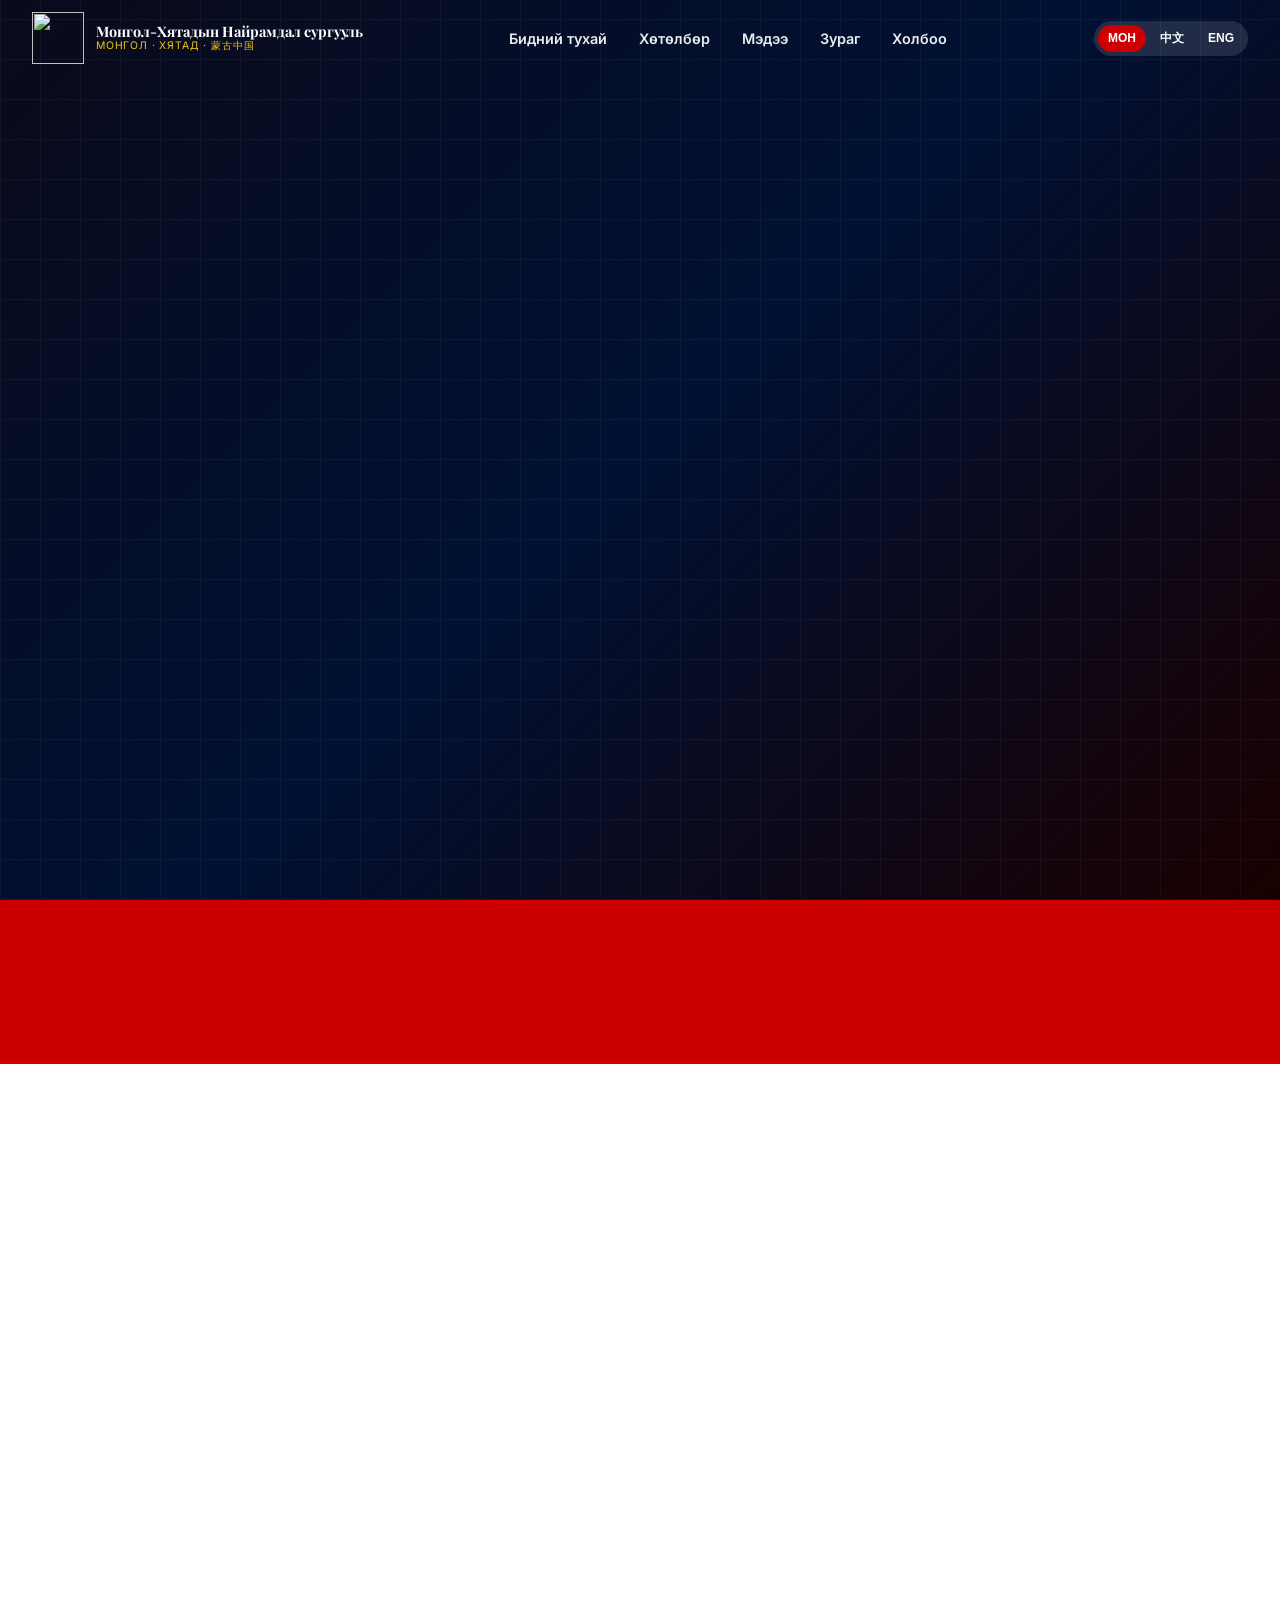
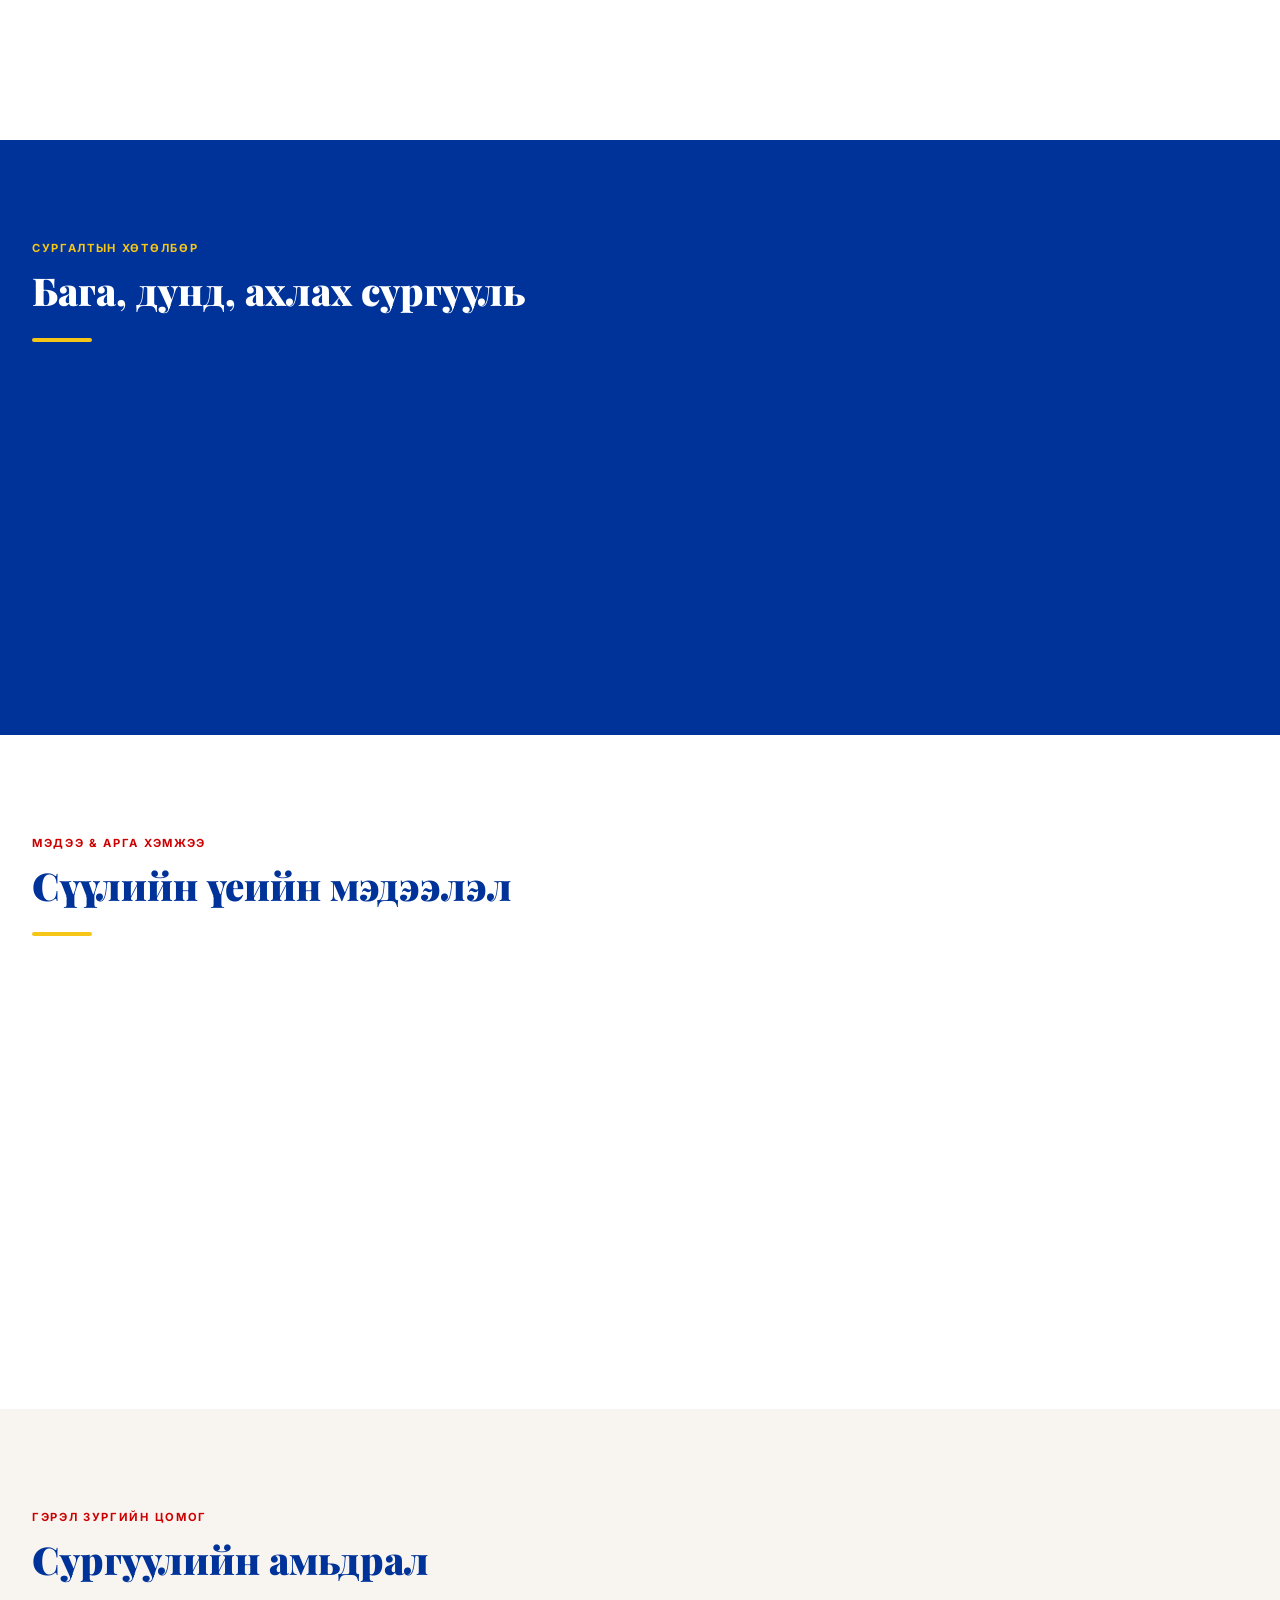
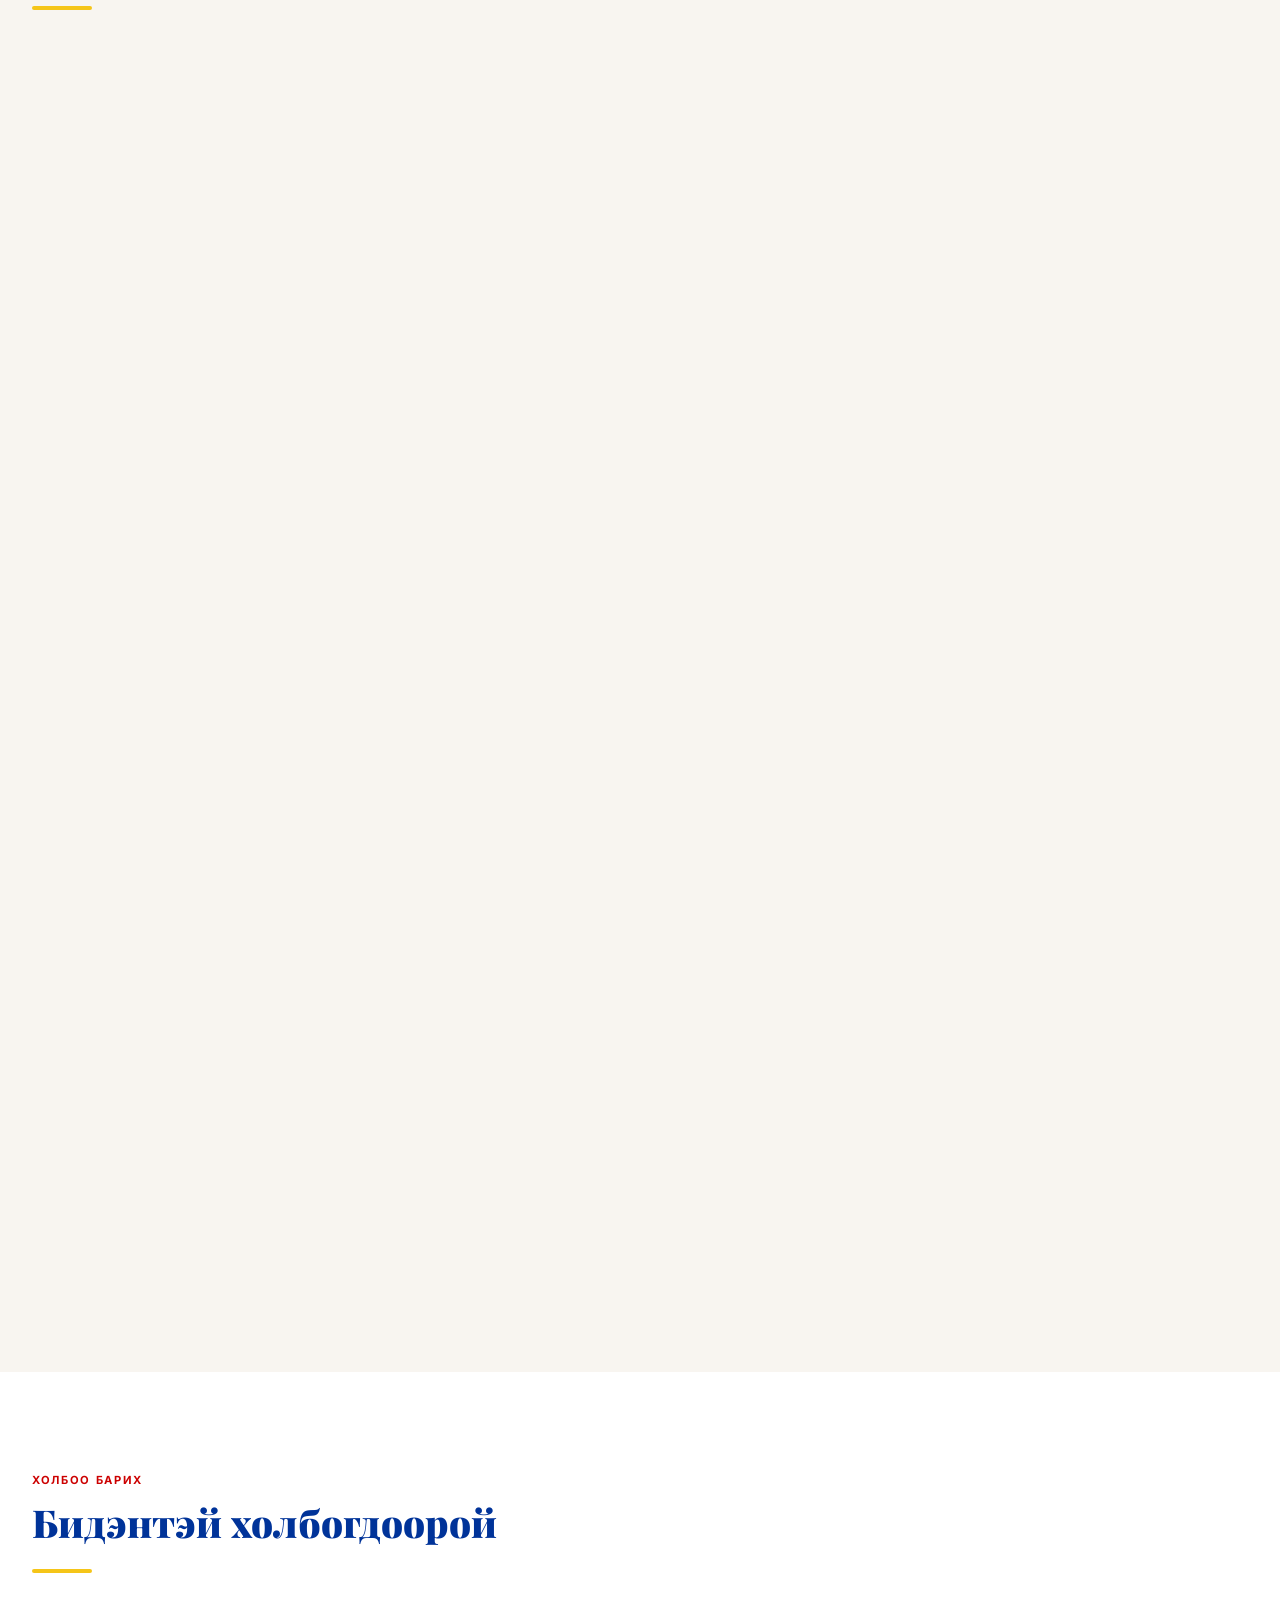
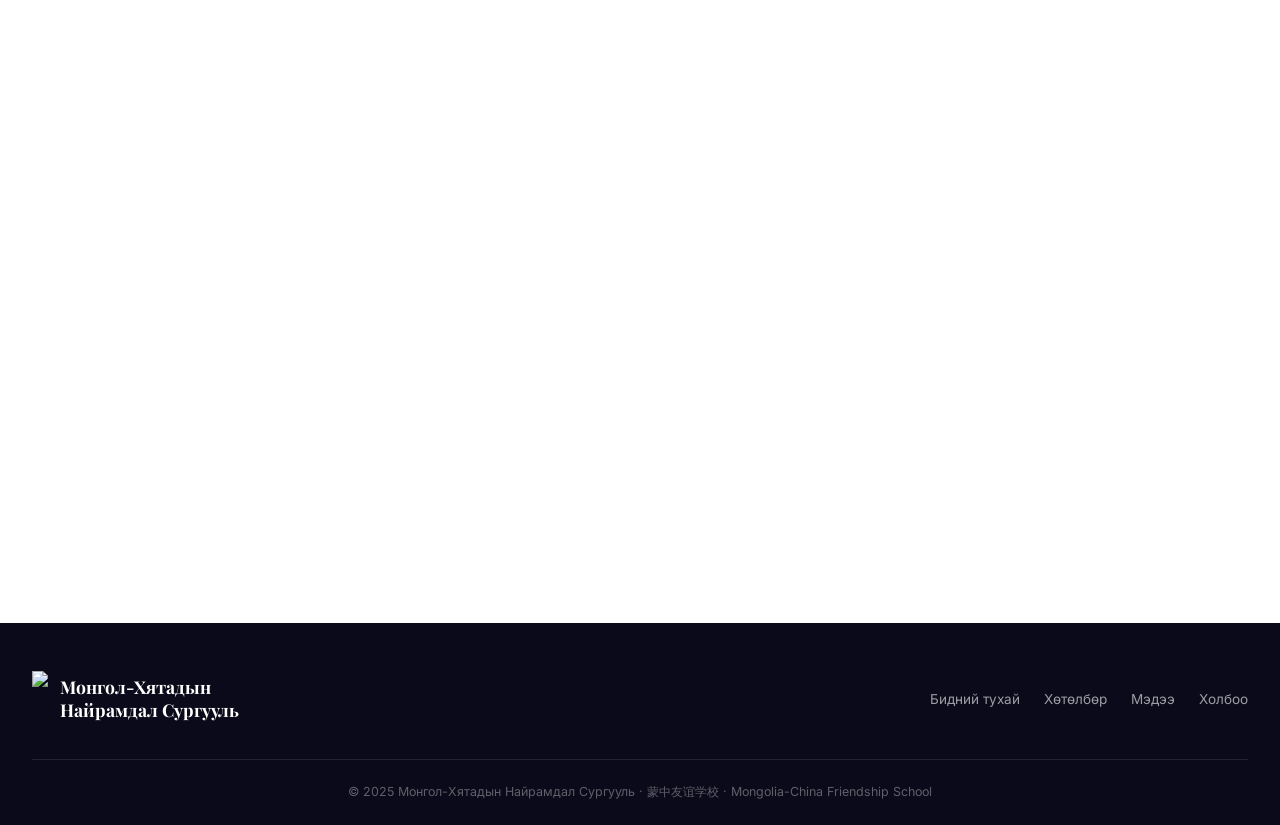
==== commit 08747cc3: "Rename fixedfuckingnavbar.html to index.html" ====
--- a/index.html
+++ b/index.html
@@ -1,772 +1,998 @@
-<!DOCTYPE html>
-<html lang="mn">
-<head>
-<meta charset="UTF-8">
-<meta name="viewport" content="width=device-width, initial-scale=1.0">
-<title>Найрамдал Сургууль</title>
-<link rel="icon" type="image/png" href="https://i.postimg.cc/yYNnYs79/nairamdal-logo-transparent.png"><circle cx='50' cy='50' r='50' fill='%23CC0000'/><circle cx='50' cy='50' r='44' fill='%23F5C518'/><circle cx='50' cy='50' r='38' fill='%23CC0000'/><text x='50' y='67' text-anchor='middle' font-family='serif' font-size='44' font-weight='900' fill='white'>Н</text></svg>">
-<link rel="preconnect" href="https://fonts.googleapis.com">
-<link rel="preconnect" href="https://fonts.gstatic.com" crossorigin>
-<link href="https://fonts.googleapis.com/css2?family=Playfair+Display:wght@700;900&family=Noto+Sans+SC:wght@400;700&family=Inter:wght@300;400;600&display=swap" rel="stylesheet">
-<script src="https://cdnjs.cloudflare.com/ajax/libs/animejs/3.2.1/anime.min.js"></script>
-<style>
-*{margin:0;padding:0;box-sizing:border-box}
-:root{
-  --red:#CC0000;
-  --blue:#003399;
-  --gold:#F5C518;
-  --white:#FFFFFF;
-  --light:#F8F5F0;
-  --dark:#0A0A1A;
-  --text:#1a1a2e;
-  --nav-h:76px;
-}
-html{scroll-behavior:smooth}
-body{font-family:'Inter',sans-serif;color:var(--text);background:var(--white);overflow-x:hidden}
-
-/* ── SCROLLBAR ── */
-::-webkit-scrollbar{width:6px}
-::-webkit-scrollbar-track{background:#f0f0f0}
-::-webkit-scrollbar-thumb{background:var(--red);border-radius:3px}
-
-/* ── NAVBAR ── */
-nav{position:fixed;top:0;left:0;right:0;z-index:1000;height:var(--nav-h);background:transparent;border-bottom:1px solid transparent;transition:background .4s,border-color .4s,box-shadow .4s}
-nav.scrolled{background:rgba(255,255,255,0.97) !important;border-bottom:1px solid var(--gold) !important;box-shadow:0 4px 24px rgba(0,0,51,.12)}
-nav.scrolled .nav-links a{color:#1a1a2e !important}
-nav.scrolled .logo-name{color:#003399 !important}
-nav.scrolled .logo-sub{color:var(--red) !important}
-nav.scrolled .nav-logo-text span{color:#003399 !important}
-nav.scrolled .nav-logo-text span[style]{color:var(--red) !important}
-nav.scrolled .lang-btn{color:#555 !important}
-nav.scrolled .lang-switcher{background:var(--light) !important}
-nav.scrolled .hamburger span{background:var(--text) !important}
-.nav-inner{max-width:1300px;margin:0 auto;height:100%;display:flex;align-items:center;justify-content:space-between;padding:0 2rem}
-.nav-logo{display:flex;align-items:center;gap:12px;text-decoration:none}
-.nav-logo img{height:52px;width:52px;object-fit:contain}
-.nav-logo-text{display:flex;flex-direction:column;line-height:1.3}.logo-name{font-family:'Playfair Display',serif;font-size:.85rem;font-weight:700;color:#fff;transition:color .3s}.logo-sub{font-size:.6rem;color:var(--gold);letter-spacing:.06em;text-transform:uppercase}
-.nav-logo-name{font-family:'Playfair Display',serif;font-size:.9rem;font-weight:700;color:#fff}.nav-logo-sub{font-size:.6rem;color:var(--gold);letter-spacing:.06em;text-transform:uppercase}
-.nav-links{display:flex;gap:2rem;list-style:none}
-.nav-links a{text-decoration:none;font-size:.875rem;font-weight:600;color:rgba(255,255,255,.9);position:relative;padding-bottom:4px;transition:color .3s}
-.nav-links a::after{content:'';position:absolute;bottom:0;left:0;width:0;height:2px;background:var(--red);transition:width .3s}
-.nav-links a:hover{color:var(--red)}
-.nav-links a:hover::after{width:100%}
-.nav-right{display:flex;align-items:center;gap:1rem}
-.lang-switcher{display:flex;gap:4px;background:rgba(255,255,255,.15);border-radius:20px;padding:3px}
-.lang-btn{border:none;background:none;padding:4px 10px;border-radius:16px;font-size:.75rem;font-weight:600;cursor:pointer;transition:all .25s;color:rgba(255,255,255,.8);letter-spacing:.03em}
-.lang-btn.active{background:var(--red);color:#fff}
-.hamburger{display:none;flex-direction:column;gap:5px;cursor:pointer;background:none;border:none;padding:4px}
-.hamburger span{display:block;width:24px;height:2px;background:#fff;transition:all .3s;border-radius:2px}
-.hamburger.open span:nth-child(1){transform:translateY(7px) rotate(45deg)}
-.hamburger.open span:nth-child(2){opacity:0}
-.hamburger.open span:nth-child(3){transform:translateY(-7px) rotate(-45deg)}
-.mobile-menu{display:none;position:fixed;top:var(--nav-h);left:0;right:0;background:#fff;border-bottom:3px solid var(--red);padding:1.5rem 2rem;z-index:999;flex-direction:column;gap:1rem}
-.mobile-menu.open{display:flex}
-.mobile-menu a{text-decoration:none;color:var(--text);font-weight:600;font-size:1rem;padding:.5rem 0;border-bottom:1px solid #f0f0f0}
-.mobile-lang{display:flex;gap:8px;margin-top:.5rem}
-
-/* ── HERO ── */
-.hero{position:relative;min-height:100vh;display:flex;align-items:center;overflow:hidden;background:var(--dark)}
-.hero-bg{position:absolute;inset:0;background:linear-gradient(135deg,#0A0A1A 0%,#001133 50%,#1A0000 100%)}
-.hero-pattern{position:absolute;inset:0;opacity:.04;background-image:repeating-linear-gradient(0deg,#fff 0,#fff 1px,transparent 1px,transparent 40px),repeating-linear-gradient(90deg,#fff 0,#fff 1px,transparent 1px,transparent 40px)}
-.hero-particles{position:absolute;inset:0;overflow:hidden}
-.particle{position:absolute;width:3px;height:3px;border-radius:50%;opacity:0}
-.hero-content{position:relative;z-index:2;max-width:1300px;margin:0 auto;padding:0 2rem;display:grid;grid-template-columns:1fr 1fr;align-items:center;gap:4rem;padding-top:var(--nav-h)}
-.hero-text{color:#fff}
-.hero-tag{display:inline-block;background:rgba(245,197,24,.15);border:1px solid rgba(245,197,24,.4);color:var(--gold);font-size:.75rem;font-weight:600;letter-spacing:.1em;text-transform:uppercase;padding:6px 16px;border-radius:20px;margin-bottom:1.5rem;opacity:0}
-.hero-title{font-family:'Playfair Display',serif;font-size:clamp(2.2rem,4vw,3.5rem);font-weight:900;line-height:1.1;margin-bottom:1rem;overflow:hidden}
-.hero-title .word{display:inline-block;opacity:0;transform:translateY(60px)}
-.hero-subtitle{font-size:1.1rem;color:rgba(255,255,255,.65);line-height:1.7;margin-bottom:2.5rem;opacity:0;max-width:480px}
-.hero-ctas{display:flex;gap:1rem;flex-wrap:wrap;opacity:0}
-.btn-primary{display:inline-flex;align-items:center;gap:8px;background:var(--red);color:#fff;text-decoration:none;padding:.9rem 2rem;border-radius:4px;font-weight:600;font-size:.9rem;transition:all .3s;border:none;cursor:pointer;letter-spacing:.02em}
-.btn-primary:hover{background:#aa0000;transform:translateY(-2px);box-shadow:0 8px 24px rgba(204,0,0,.4)}
-.btn-secondary{display:inline-flex;align-items:center;gap:8px;background:transparent;color:#fff;text-decoration:none;padding:.9rem 2rem;border-radius:4px;font-weight:600;font-size:.9rem;border:2px solid rgba(255,255,255,.3);transition:all .3s;cursor:pointer}
-.btn-secondary:hover{border-color:#fff;background:rgba(255,255,255,.08)}
-.hero-logo-wrap{display:flex;justify-content:center;align-items:center;opacity:0}
-.hero-logo-wrap img{width:min(340px,80vw);filter:drop-shadow(0 0 60px rgba(204,0,0,.5))}
-
-/* ── STATS ── */
-.stats{background:var(--red);padding:3rem 2rem}
-.stats-inner{max-width:1300px;margin:0 auto;display:grid;grid-template-columns:repeat(4,1fr);gap:2rem;text-align:center}
-.stat-item{color:#fff}
-.stat-num{font-family:'Playfair Display',serif;font-size:3rem;font-weight:900;line-height:1;color:var(--gold)}
-.stat-label{font-size:.8rem;letter-spacing:.08em;text-transform:uppercase;opacity:.85;margin-top:.3rem}
-
-/* ── SECTION COMMON ── */
-section{padding:6rem 2rem}
-.section-inner{max-width:1300px;margin:0 auto}
-.section-tag{display:inline-block;font-size:.7rem;font-weight:700;letter-spacing:.15em;text-transform:uppercase;color:var(--red);margin-bottom:.75rem}
-.section-title{font-family:'Playfair Display',serif;font-size:clamp(1.8rem,3vw,2.8rem);font-weight:900;color:var(--blue);line-height:1.2;margin-bottom:1.5rem}
-.section-line{width:60px;height:4px;background:var(--gold);border-radius:2px;margin-bottom:2rem}
-.reveal{opacity:0;transform:translateY(40px);transition:opacity .7s ease,transform .7s ease}
-.reveal.visible{opacity:1;transform:none}
-
-/* ── ABOUT ── */
-.about-grid{display:grid;grid-template-columns:1fr 1fr;gap:4rem;align-items:center}
-.about-img{position:relative;border-radius:8px;overflow:hidden;aspect-ratio:4/3;background:var(--blue)}
-.about-img-placeholder{width:100%;height:100%;display:flex;flex-direction:column;align-items:center;justify-content:center;color:rgba(255,255,255,.4);font-size:.85rem;gap:1rem}
-.about-img-placeholder svg{width:64px;height:64px;opacity:.4}
-.about-badge{position:absolute;bottom:-1rem;right:-1rem;background:var(--red);color:#fff;padding:1.2rem 1.5rem;border-radius:8px;text-align:center;box-shadow:0 8px 24px rgba(204,0,0,.3)}
-.about-badge strong{font-family:'Playfair Display',serif;font-size:2rem;display:block;color:var(--gold)}
-.about-badge span{font-size:.7rem;letter-spacing:.08em;text-transform:uppercase}
-.about-text p{color:#555;line-height:1.8;margin-bottom:1rem;font-size:.95rem}
-.about-pillars{display:grid;grid-template-columns:repeat(3,1fr);gap:1rem;margin-top:2rem}
-.pillar{background:var(--light);border-radius:8px;padding:1.2rem;border-left:4px solid var(--red);transition:transform .3s}
-.pillar:hover{transform:translateY(-4px)}
-.pillar strong{display:block;font-size:.85rem;color:var(--blue);margin-bottom:.25rem}
-.pillar span{font-size:.78rem;color:#777}
-
-/* ── PROGRAMS ── */
-.programs{background:var(--blue)}
-.programs .section-title{color:#fff}
-.programs .section-tag{color:var(--gold)}
-.programs-grid{display:grid;grid-template-columns:repeat(3,1fr);gap:1.5rem;margin-top:2rem}
-.prog-card{background:rgba(255,255,255,.06);border:1px solid rgba(255,255,255,.12);border-radius:12px;padding:2rem;transition:all .4s;position:relative;overflow:hidden;cursor:pointer}
-.prog-card::before{content:'';position:absolute;inset:0;background:linear-gradient(135deg,rgba(204,0,0,.3),transparent);opacity:0;transition:opacity .4s}
-.prog-card:hover{transform:translateY(-8px);border-color:var(--gold);box-shadow:0 20px 40px rgba(0,0,0,.3)}
-.prog-card:hover::before{opacity:1}
-.prog-icon{font-size:2.5rem;margin-bottom:1rem}
-.prog-grade{font-size:.75rem;font-weight:600;letter-spacing:.1em;text-transform:uppercase;color:var(--gold);margin-bottom:.5rem}
-.prog-name{font-family:'Playfair Display',serif;font-size:1.4rem;font-weight:700;color:#fff;margin-bottom:.75rem}
-.prog-desc{font-size:.85rem;color:rgba(255,255,255,.6);line-height:1.7}
-
-/* ── NEWS ── */
-.news-grid{display:grid;grid-template-columns:repeat(3,1fr);gap:1.5rem;margin-top:2rem}
-.news-card{border-radius:12px;overflow:hidden;border:1px solid #eee;transition:all .4s;background:#fff}
-.news-card:hover{transform:translateY(-6px);box-shadow:0 16px 40px rgba(0,0,51,.12)}
-.news-img{height:180px;background:var(--blue);display:flex;align-items:center;justify-content:center;color:rgba(255,255,255,.3);font-size:.8rem;position:relative;overflow:hidden}
-.news-img-bar{position:absolute;bottom:0;left:0;right:0;height:4px;background:var(--red)}
-.news-date{display:inline-block;background:var(--red);color:#fff;font-size:.7rem;font-weight:700;padding:4px 10px;border-radius:20px;margin:1rem 1rem .5rem}
-.news-body{padding:.5rem 1rem 1.25rem}
-.news-title{font-weight:700;font-size:.9rem;color:var(--blue);margin-bottom:.5rem;line-height:1.4}
-.news-excerpt{font-size:.8rem;color:#777;line-height:1.6}
-
-/* ── GALLERY ── */
-.gallery{background:var(--light)}
-.gallery-grid{display:grid;grid-template-columns:repeat(3,1fr);grid-template-rows:auto auto;gap:1rem;margin-top:2rem}
-.gallery-item{border-radius:8px;overflow:hidden;background:var(--blue);aspect-ratio:4/3;display:flex;align-items:center;justify-content:center;color:rgba(255,255,255,.25);font-size:.8rem;transition:transform .4s;cursor:pointer;position:relative}
-.gallery-item:hover{transform:scale(1.03);z-index:2}
-.gallery-item:nth-child(1){grid-column:span 2;aspect-ratio:16/9}
-.gallery-item:nth-child(5){grid-column:span 2;aspect-ratio:16/9}
-.gallery-overlay{position:absolute;inset:0;background:rgba(0,0,51,.7);opacity:0;transition:opacity .3s;display:flex;align-items:center;justify-content:center}
-.gallery-item:hover .gallery-overlay{opacity:1}
-.gallery-overlay span{color:#fff;font-size:.8rem;font-weight:600;letter-spacing:.05em}
-
-/* ── CONTACT ── */
-.contact-grid{display:grid;grid-template-columns:1fr 1fr;gap:4rem}
-.contact-info{display:flex;flex-direction:column;gap:1.5rem}
-.contact-item{display:flex;gap:1rem;align-items:flex-start}
-.contact-icon{width:40px;height:40px;background:var(--red);border-radius:8px;display:flex;align-items:center;justify-content:center;flex-shrink:0}
-.contact-icon svg{width:20px;height:20px;fill:#fff}
-.contact-item h4{font-size:.85rem;font-weight:700;color:var(--blue);margin-bottom:.25rem}
-.contact-item p{font-size:.85rem;color:#666;line-height:1.6}
-.map-placeholder{background:var(--light);border-radius:8px;height:200px;display:flex;align-items:center;justify-content:center;color:#aaa;font-size:.85rem;border:2px dashed #ddd;margin-top:1.5rem}
-.contact-form{display:flex;flex-direction:column;gap:1rem}
-.form-group{display:flex;flex-direction:column;gap:.4rem}
-.form-group label{font-size:.8rem;font-weight:600;color:var(--blue)}
-.form-group input,.form-group textarea{border:1.5px solid #e0e0e0;border-radius:6px;padding:.75rem 1rem;font-family:inherit;font-size:.875rem;transition:border-color .2s;background:#fff;outline:none;color:var(--text)}
-.form-group input:focus,.form-group textarea:focus{border-color:var(--red)}
-.form-group textarea{height:120px;resize:vertical}
-.btn-submit{background:var(--blue);color:#fff;border:none;padding:1rem 2rem;border-radius:6px;font-weight:600;font-size:.9rem;cursor:pointer;transition:all .3s;font-family:inherit}
-.btn-submit:hover{background:#002277;transform:translateY(-2px)}
-.social-links{display:flex;gap:1rem;margin-top:1rem}
-.social-link{width:44px;height:44px;background:var(--blue);border-radius:8px;display:flex;align-items:center;justify-content:center;text-decoration:none;transition:all .3s}
-.social-link:hover{background:var(--red);transform:translateY(-3px)}
-.social-link svg{width:20px;height:20px;fill:#fff}
-
-/* ── FOOTER ── */
-footer{background:var(--dark);color:rgba(255,255,255,.7);padding:3rem 2rem 1.5rem}
-.footer-inner{max-width:1300px;margin:0 auto}
-.footer-top{display:flex;justify-content:space-between;align-items:center;margin-bottom:2rem;flex-wrap:wrap;gap:1.5rem}
-.footer-logo{display:flex;align-items:center;gap:12px}
-.footer-logo img{height:56px}
-.footer-logo-text{font-family:'Playfair Display',serif;color:#fff;font-size:1.1rem;font-weight:700;line-height:1.3}
-.footer-nav{display:flex;gap:1.5rem;flex-wrap:wrap}
-.footer-nav a{color:rgba(255,255,255,.6);text-decoration:none;font-size:.85rem;transition:color .2s}
-.footer-nav a:hover{color:var(--gold)}
-.footer-bottom{border-top:1px solid rgba(255,255,255,.1);padding-top:1.5rem;text-align:center;font-size:.78rem;color:rgba(255,255,255,.35)}
-
-/* ── RESPONSIVE ── */
-@media(max-width:900px){
-  .hero-content{grid-template-columns:1fr;text-align:center;gap:2rem}
-  .hero-logo-wrap{order:-1}
-  .hero-logo-wrap img{width:200px}
-  .hero-subtitle{margin:0 auto 2rem}
-  .hero-ctas{justify-content:center}
-  .about-grid{grid-template-columns:1fr}
-  .programs-grid,.news-grid,.stats-inner,.contact-grid{grid-template-columns:1fr}
-  .gallery-item:nth-child(1),.gallery-item:nth-child(5){grid-column:span 1;aspect-ratio:4/3}
-  .gallery-grid{grid-template-columns:1fr 1fr}
-  .nav-links{display:none}
-  .hamburger{display:flex}
-  .about-pillars{grid-template-columns:1fr}
-}
-@media(max-width:480px){
-  .gallery-grid{grid-template-columns:1fr}
-  section{padding:4rem 1.25rem}
-  .stats{padding:2rem 1.25rem}
-  .stat-num{font-size:2.2rem}
-}
-
-/* ── LANG CONTENT ── */
-[data-lang]{display:none !important}
-[data-lang].active{display:block !important}
-a[data-lang].active{display:inline !important}
-.nav-logo-name{font-family:'Playfair Display',serif;font-size:.9rem;font-weight:700;color:#fff}.nav-logo-sub{font-size:.6rem;color:var(--gold);letter-spacing:.06em;text-transform:uppercase}
-</style>
-</head>
-<body>
-
-<!-- NAV -->
-<nav id="navbar">
-  <div class="nav-inner">
-    <a href="#hero" class="nav-logo">
-      <img id="nav-logo-img" src="https://i.postimg.cc/yYNnYs79/nairamdal-logo-transparent.png">
-  <div class="nav-logo-text">
-        <span class="logo-name">Монгол-Хятадын Найрамдал сургууль</span>
-        <span class="logo-sub">МОНГОЛ · ХЯТАД · 蒙古中国</span>
-      </div>
-    </a>
-    <ul class="nav-links">
-      <li><a href="#about"><span data-lang="mn" class="active">Бидний тухай</span><span data-lang="zh">关于我们</span><span data-lang="en">About</span></a></li>
-      <li><a href="#programs"><span data-lang="mn" class="active">Хөтөлбөр</span><span data-lang="zh">课程</span><span data-lang="en">Programs</span></a></li>
-      <li><a href="#news"><span data-lang="mn" class="active">Мэдээ</span><span data-lang="zh">新闻</span><span data-lang="en">News</span></a></li>
-      <li><a href="#gallery"><span data-lang="mn" class="active">Зураг</span><span data-lang="zh">相册</span><span data-lang="en">Gallery</span></a></li>
-      <li><a href="#contact"><span data-lang="mn" class="active">Холбоо</span><span data-lang="zh">联系</span><span data-lang="en">Contact</span></a></li>
-    </ul>
-    <div class="nav-right">
-      <div class="lang-switcher">
-        <button class="lang-btn active" onclick="setLang('mn')">МОН</button>
-        <button class="lang-btn" onclick="setLang('zh')">中文</button>
-        <button class="lang-btn" onclick="setLang('en')">ENG</button>
-      </div>
-      <button class="hamburger" id="hamburger" aria-label="Menu">
-        <span></span><span></span><span></span>
-      </button>
-    </div>
-  </div>
-</nav>
-
-<!-- MOBILE MENU -->
-<div class="mobile-menu" id="mobileMenu">
-  <a href="#about" onclick="closeMobile()" data-lang="mn" class="active">Бидний тухай</a>
-  <a href="#about" onclick="closeMobile()" data-lang="zh">关于我们</a>
-  <a href="#about" onclick="closeMobile()" data-lang="en">About</a>
-  <a href="#programs" onclick="closeMobile()" data-lang="mn" class="active">Хөтөлбөр</a>
-  <a href="#programs" onclick="closeMobile()" data-lang="zh">课程</a>
-  <a href="#programs" onclick="closeMobile()" data-lang="en">Programs</a>
-  <a href="#news" onclick="closeMobile()" data-lang="mn" class="active">Мэдээ</a>
-  <a href="#news" onclick="closeMobile()" data-lang="zh">新闻</a>
-  <a href="#news" onclick="closeMobile()" data-lang="en">News</a>
-  <a href="#contact" onclick="closeMobile()" data-lang="mn" class="active">Холбоо барих</a>
-  <a href="#contact" onclick="closeMobile()" data-lang="zh">联系我们</a>
-  <a href="#contact" onclick="closeMobile()" data-lang="en">Contact</a>
-  <div class="mobile-lang">
-    <button class="lang-btn active" onclick="setLang('mn')">МОН</button>
-    <button class="lang-btn" onclick="setLang('zh')">中文</button>
-    <button class="lang-btn" onclick="setLang('en')">ENG</button>
-  </div>
-</div>
-
-<!-- HERO -->
-<section class="hero" id="hero">
-  <div class="hero-bg"></div>
-  <div class="hero-pattern"></div>
-  <div class="hero-particles" id="particles"></div>
-  <div class="hero-content">
-    <div class="hero-text">
-      <div class="hero-tag" id="hero-tag">
-        <span data-lang="mn" class="active">🇲🇳 Монгол · Хятадын Найрамдал · 🇨🇳</span>
-        <span data-lang="zh">🇲🇳 蒙古 · 中国友谊 · 🇨🇳</span>
-        <span data-lang="en">🇲🇳 Mongolia · China Friendship · 🇨🇳</span>
-      </div>
-      <h1 class="hero-title" id="hero-title">
-        <span data-lang="mn" class="active">
-          <span class="word">Монгол-Хятадын</span> <span class="word">Найрамдал</span> <span class="word">Сургууль</span>
-        </span>
-        <span data-lang="zh">
-          <span class="word">蒙中友谊</span> <span class="word">学校</span>
-        </span>
-        <span data-lang="en">
-          <span class="word">Mongolia-China</span> <span class="word">Friendship</span> <span class="word">School</span>
-        </span>
-      </h1>
-      <p class="hero-subtitle" id="hero-sub">
-        <span data-lang="mn" class="active">Хоёр улсын найрамдалд суурилсан боловсролын тэргүүлэгч байгууллага. Бага, дунд, ахлах сургуулийн түвшинд чанартай боловсрол олгодог.</span>
-        <span data-lang="zh">以两国友谊为基础的领先教育机构。为小学、初中及高中各阶段提供优质教育。</span>
-        <span data-lang="en">A leading educational institution built on the friendship of two nations. Providing quality education from elementary through high school.</span>
-      </p>
-      <div class="hero-ctas" id="hero-ctas">
-        <a href="#programs" class="btn-primary">
-          <span data-lang="mn" class="active">Хөтөлбөр үзэх</span>
-          <span data-lang="zh">查看课程</span>
-          <span data-lang="en">View Programs</span>
-          →
-        </a>
-        <a href="#contact" class="btn-secondary">
-          <span data-lang="mn" class="active">Холбоо барих</span>
-          <span data-lang="zh">联系我们</span>
-          <span data-lang="en">Contact Us</span>
-        </a>
-      </div>
-    </div>
-    <div class="hero-logo-wrap" id="hero-logo">
-      <img src="https://i.postimg.cc/yYNnYs79/nairamdal-logo-transparent.png">
-    </div>
-  </div>
-</section>
-
-<!-- STATS -->
-<div class="stats">
-  <div class="stats-inner">
-    <div class="stat-item reveal">
-      <div class="stat-num" data-target="1985" id="stat1">0</div>
-      <div class="stat-label">
-        <span data-lang="mn" class="active">Үндэслэсэн он</span>
-        <span data-lang="zh">建校年份</span>
-        <span data-lang="en">Founded</span>
-      </div>
-    </div>
-    <div class="stat-item reveal">
-      <div class="stat-num" data-target="1200" id="stat2">0</div>
-      <div class="stat-label">
-        <span data-lang="mn" class="active">Суралцагчид</span>
-        <span data-lang="zh">在校学生</span>
-        <span data-lang="en">Students</span>
-      </div>
-    </div>
-    <div class="stat-item reveal">
-      <div class="stat-num" data-target="95" id="stat3">0</div>
-      <div class="stat-label">
-        <span data-lang="mn" class="active">Багш нар</span>
-        <span data-lang="zh">教师</span>
-        <span data-lang="en">Teachers</span>
-      </div>
-    </div>
-    <div class="stat-item reveal">
-      <div class="stat-num" data-target="5000" id="stat4">0</div>
-      <div class="stat-label">
-        <span data-lang="mn" class="active">Төгсөгчид</span>
-        <span data-lang="zh">毕业生</span>
-        <span data-lang="en">Graduates</span>
-      </div>
-    </div>
-  </div>
-</div>
-
-<!-- ABOUT -->
-<section id="about">
-  <div class="section-inner">
-    <div class="about-grid">
-      <div class="reveal">
-        <div class="about-img">
-          <div class="about-img-placeholder">
-            <svg viewBox="0 0 24 24" fill="none" stroke="currentColor" stroke-width="1"><rect x="3" y="3" width="18" height="18" rx="2"/><path d="M3 9h18M9 21V9"/></svg>
-            <span data-lang="mn" class="active">Сургуулийн зураг</span>
-            <span data-lang="zh">学校照片</span>
-            <span data-lang="en">School Photo</span>
-          </div>
-          <div class="about-badge">
-            <strong>40+</strong>
-            <span data-lang="mn" class="active">жилийн туршлага</span>
-            <span data-lang="zh">年经验</span>
-            <span data-lang="en">years of excellence</span>
-          </div>
-        </div>
-      </div>
-      <div class="reveal">
-        <span class="section-tag">
-          <span data-lang="mn" class="active">Бидний тухай</span>
-          <span data-lang="zh">关于我们</span>
-          <span data-lang="en">About Us</span>
-        </span>
-        <h2 class="section-title">
-          <span data-lang="mn" class="active">Найрамдал — хоёр улсын зүрх сэтгэл</span>
-          <span data-lang="zh">友谊——两国之心</span>
-          <span data-lang="en">Friendship — Heart of Two Nations</span>
-        </h2>
-        <div class="section-line"></div>
-        <div class="about-text">
-          <p data-lang="mn" class="active">Монгол-Хятадын Найрамдал сургууль нь хоёр орны найрамдлын гүн уламжлалд суурилан байгуулагдсан бөгөөд үеэс үед чанартай хоёр хэлний боловсрол олгож ирлээ.</p>
-          <p data-lang="zh">蒙中友谊学校建立在两国深厚友谊传统的基础上，世代为学生提供高质量的双语教育。</p>
-          <p data-lang="en">Mongolia-China Friendship School was established on the deep tradition of friendship between two nations, providing quality bilingual education across generations.</p>
-          <p data-lang="mn" class="active">Бага, дунд, ахлах сургуулийн нэгдсэн тогтолцоонд суурилан суралцагчдад дэлхийн жишигт нийцсэн боловсрол, хоёр соёлын ойлголцлыг хэрэгжүүлэхийг зорьдог.</p>
-          <p data-lang="zh">以小学、初中、高中一贯制教育体系为基础，致力于为学生提供符合世界标准的教育和跨文化理解。</p>
-          <p data-lang="en">Our integrated K-12 system aims to provide world-class education and cross-cultural understanding to every student.</p>
-        </div>
-        <div class="about-pillars">
-          <div class="pillar">
-            <strong data-lang="mn" class="active">🎓 Чанартай боловсрол</strong>
-            <strong data-lang="zh">🎓 优质教育</strong>
-            <strong data-lang="en">🎓 Quality Education</strong>
-            <span data-lang="mn" class="active">Дэлхийн жишиг</span>
-            <span data-lang="zh">世界标准</span>
-            <span data-lang="en">World standard</span>
-          </div>
-          <div class="pillar">
-            <strong data-lang="mn" class="active">🤝 Найрамдал</strong>
-            <strong data-lang="zh">🤝 友谊</strong>
-            <strong data-lang="en">🤝 Friendship</strong>
-            <span data-lang="mn" class="active">Хоёр соёл</span>
-            <span data-lang="zh">两种文化</span>
-            <span data-lang="en">Two cultures</span>
-          </div>
-          <div class="pillar">
-            <strong data-lang="mn" class="active">🌏 Ирээдүй</strong>
-            <strong data-lang="zh">🌏 未来</strong>
-            <strong data-lang="en">🌏 Future</strong>
-            <span data-lang="mn" class="active">Олон улсын</span>
-            <span data-lang="zh">国际视野</span>
-            <span data-lang="en">International</span>
-          </div>
-        </div>
-      </div>
-    </div>
-  </div>
-</section>
-
-<!-- PROGRAMS -->
-<section class="programs" id="programs">
-  <div class="section-inner">
-    <span class="section-tag">
-      <span data-lang="mn" class="active">Сургалтын хөтөлбөр</span>
-      <span data-lang="zh">教育课程</span>
-      <span data-lang="en">Academic Programs</span>
-    </span>
-    <h2 class="section-title">
-      <span data-lang="mn" class="active">Бага, дунд, ахлах сургууль</span>
-      <span data-lang="zh">小学、初中、高中</span>
-      <span data-lang="en">Elementary through High School</span>
-    </h2>
-    <div class="section-line"></div>
-    <div class="programs-grid">
-      <div class="prog-card reveal">
-        <div class="prog-icon">📚</div>
-        <div class="prog-grade">
-          <span data-lang="mn" class="active">1–5-р анги</span>
-          <span data-lang="zh">1–5年级</span>
-          <span data-lang="en">Grades 1–5</span>
-        </div>
-        <div class="prog-name">
-          <span data-lang="mn" class="active">Бага сургууль</span>
-          <span data-lang="zh">小学部</span>
-          <span data-lang="en">Elementary School</span>
-        </div>
-        <p class="prog-desc">
-          <span data-lang="mn" class="active">Суурь мэдлэг, хоёр хэлний чадвар, бүтээлч сэтгэлгээний үндэс тавина. Тоглоом суурилсан сурах арга зүй.</span>
-          <span data-lang="zh">奠定基础知识、双语能力和创造性思维的基础。以游戏为基础的教学方法。</span>
-          <span data-lang="en">Building foundational knowledge, bilingual skills, and creative thinking. Play-based learning methodology.</span>
-        </p>
-      </div>
-      <div class="prog-card reveal">
-        <div class="prog-icon">🔬</div>
-        <div class="prog-grade">
-          <span data-lang="mn" class="active">6–9-р анги</span>
-          <span data-lang="zh">6–9年级</span>
-          <span data-lang="en">Grades 6–9</span>
-        </div>
-        <div class="prog-name">
-          <span data-lang="mn" class="active">Дунд сургууль</span>
-          <span data-lang="zh">初中部</span>
-          <span data-lang="en">Middle School</span>
-        </div>
-        <p class="prog-desc">
-          <span data-lang="mn" class="active">Шинжлэх ухаан, математик, хэл шинжлэлд гүнзгийрч суралцана. Олон нийтийн хичээлийн гадна хөтөлбөр.</span>
-          <span data-lang="zh">深入学习科学、数学和语言学。丰富的课外活动项目。</span>
-          <span data-lang="en">Deep study in science, math, and linguistics. Rich extracurricular programs.</span>
-        </p>
-      </div>
-      <div class="prog-card reveal">
-        <div class="prog-icon">🎓</div>
-        <div class="prog-grade">
-          <span data-lang="mn" class="active">10–12-р анги</span>
-          <span data-lang="zh">10–12年级</span>
-          <span data-lang="en">Grades 10–12</span>
-        </div>
-        <div class="prog-name">
-          <span data-lang="mn" class="active">Ахлах сургууль</span>
-          <span data-lang="zh">高中部</span>
-          <span data-lang="en">High School</span>
-        </div>
-        <p class="prog-desc">
-          <span data-lang="mn" class="active">Их сургуульд элсэлтийн бэлтгэл, мэргэжлийн чиглэл. Монгол болон Хятадын их сургуульд элсэх боломж.</span>
-          <span data-lang="zh">大学入学准备和专业方向选择。可进入蒙古和中国各大学。</span>
-          <span data-lang="en">University preparation and professional tracks. Pathways to universities in Mongolia and China.</span>
-        </p>
-      </div>
-    </div>
-  </div>
-</section>
-
-<!-- NEWS -->
-<section id="news">
-  <div class="section-inner">
-    <span class="section-tag">
-      <span data-lang="mn" class="active">Мэдээ & Арга хэмжээ</span>
-      <span data-lang="zh">新闻 & 活动</span>
-      <span data-lang="en">News & Events</span>
-    </span>
-    <h2 class="section-title">
-      <span data-lang="mn" class="active">Сүүлийн үеийн мэдээлэл</span>
-      <span data-lang="zh">最新消息</span>
-      <span data-lang="en">Latest Updates</span>
-    </h2>
-    <div class="section-line"></div>
-    <div class="news-grid">
-      <div class="news-card reveal">
-        <div class="news-img" style="background:#003399">
-          <svg width="48" height="48" fill="none" stroke="rgba(255,255,255,.3)" stroke-width="1.5" viewBox="0 0 24 24"><rect x="3" y="3" width="18" height="18" rx="2"/><path d="M3 9h18M9 21V9"/></svg>
-          <div class="news-img-bar"></div>
-        </div>
-        <span class="news-date">2025.05.01</span>
-        <div class="news-body">
-          <div class="news-title">
-            <span data-lang="mn" class="active">2025-2026 оны хичээлийн жилийн элсэлт эхэллээ</span>
-            <span data-lang="zh">2025-2026学年招生开始</span>
-            <span data-lang="en">2025–2026 Academic Year Enrollment Now Open</span>
-          </div>
-          <p class="news-excerpt">
-            <span data-lang="mn" class="active">Шинэ хичээлийн жилийн элсэлт зарлагдлаа. Бүртгэл явагдаж байна.</span>
-            <span data-lang="zh">新学年招生已开始。欢迎报名登记。</span>
-            <span data-lang="en">Enrollment for the new academic year is now open. Registration underway.</span>
-          </p>
-        </div>
-      </div>
-      <div class="news-card reveal">
-        <div class="news-img" style="background:#8B0000">
-          <svg width="48" height="48" fill="none" stroke="rgba(255,255,255,.3)" stroke-width="1.5" viewBox="0 0 24 24"><circle cx="12" cy="12" r="9"/><path d="M12 7v5l3 3"/></svg>
-          <div class="news-img-bar"></div>
-        </div>
-        <span class="news-date">2025.04.15</span>
-        <div class="news-body">
-          <div class="news-title">
-            <span data-lang="mn" class="active">Монгол-Хятадын найрамдлын баярын арга хэмжээ</span>
-            <span data-lang="zh">蒙中友谊庆典活动</span>
-            <span data-lang="en">Mongolia-China Friendship Celebration Event</span>
-          </div>
-          <p class="news-excerpt">
-            <span data-lang="mn" class="active">Хоёр орны найрамдлыг тэмдэглэн өнгөрүүлэх их арга хэмжээ болов.</span>
-            <span data-lang="zh">举行了庆祝两国友谊的盛大活动。</span>
-            <span data-lang="en">A grand event celebrating the friendship of both nations was held.</span>
-          </p>
-        </div>
-      </div>
-      <div class="news-card reveal">
-        <div class="news-img" style="background:#004400">
-          <svg width="48" height="48" fill="none" stroke="rgba(255,255,255,.3)" stroke-width="1.5" viewBox="0 0 24 24"><path d="M12 2L2 7l10 5 10-5-10-5zM2 17l10 5 10-5M2 12l10 5 10-5"/></svg>
-          <div class="news-img-bar"></div>
-        </div>
-        <span class="news-date">2025.03.20</span>
-        <div class="news-body">
-          <div class="news-title">
-            <span data-lang="mn" class="active">Ахлах ангийн сурагчид Хятадын олимпиадад оролцлоо</span>
-            <span data-lang="zh">高中生参加中国奥林匹克竞赛</span>
-            <span data-lang="en">High School Students Competed in Chinese Olympiad</span>
-          </div>
-          <p class="news-excerpt">
-            <span data-lang="mn" class="active">Манай сурагчид математик, шинжлэх ухааны олимпиадад амжилттай оролцлоо.</span>
-            <span data-lang="zh">我校学生成功参加了数学和科学奥林匹克竞赛。</span>
-            <span data-lang="en">Our students successfully participated in math and science olympiad competitions.</span>
-          </p>
-        </div>
-      </div>
-    </div>
-  </div>
-</section>
-
-<!-- GALLERY -->
-<section class="gallery" id="gallery">
-  <div class="section-inner">
-    <span class="section-tag">
-      <span data-lang="mn" class="active">Гэрэл зургийн цомог</span>
-      <span data-lang="zh">相册</span>
-      <span data-lang="en">Photo Gallery</span>
-    </span>
-    <h2 class="section-title">
-      <span data-lang="mn" class="active">Сургуулийн амьдрал</span>
-      <span data-lang="zh">校园生活</span>
-      <span data-lang="en">School Life</span>
-    </h2>
-    <div class="section-line"></div>
-    <div class="gallery-grid">
-      <div class="gallery-item reveal" style="background:#003399"><div class="gallery-overlay"><span data-lang="mn" class="active">Ангийн хичээл</span><span data-lang="zh">课堂</span><span data-lang="en">Classroom</span></div><svg width="48" height="48" fill="none" stroke="rgba(255,255,255,.25)" stroke-width="1.5" viewBox="0 0 24 24"><rect x="3" y="3" width="18" height="18" rx="2"/><path d="M3 9h18M9 21V9"/></svg></div>
-      <div class="gallery-item reveal" style="background:#8B0000"><div class="gallery-overlay"><span data-lang="mn" class="active">Арга хэмжээ</span><span data-lang="zh">活动</span><span data-lang="en">Events</span></div><svg width="48" height="48" fill="none" stroke="rgba(255,255,255,.25)" stroke-width="1.5" viewBox="0 0 24 24"><circle cx="12" cy="12" r="9"/><path d="M12 7v5l3 3"/></svg></div>
-      <div class="gallery-item reveal" style="background:#1a4a1a"><div class="gallery-overlay"><span data-lang="mn" class="active">Спорт</span><span data-lang="zh">体育</span><span data-lang="en">Sports</span></div><svg width="48" height="48" fill="none" stroke="rgba(255,255,255,.25)" stroke-width="1.5" viewBox="0 0 24 24"><circle cx="12" cy="12" r="9"/></svg></div>
-      <div class="gallery-item reveal" style="background:#4a3000"><div class="gallery-overlay"><span data-lang="mn" class="active">Урлаг</span><span data-lang="zh">艺术</span><span data-lang="en">Arts</span></div><svg width="48" height="48" fill="none" stroke="rgba(255,255,255,.25)" stroke-width="1.5" viewBox="0 0 24 24"><path d="M12 2l3.09 6.26L22 9.27l-5 4.87 1.18 6.88L12 17.77l-6.18 3.25L7 14.14 2 9.27l6.91-1.01L12 2z"/></svg></div>
-      <div class="gallery-item reveal" style="background:#002244"><div class="gallery-overlay"><span data-lang="mn" class="active">Шинжлэх ухаан</span><span data-lang="zh">科学</span><span data-lang="en">Science</span></div><svg width="48" height="48" fill="none" stroke="rgba(255,255,255,.25)" stroke-width="1.5" viewBox="0 0 24 24"><path d="M9 3H5a2 2 0 0 0-2 2v4m6-6h10a2 2 0 0 1 2 2v4M9 3v18m0 0h10a2 2 0 0 0 2-2v-4M9 21H5a2 2 0 0 1-2-2v-4m0 0h18"/></svg></div>
-      <div class="gallery-item reveal" style="background:#3a0044"><div class="gallery-overlay"><span data-lang="mn" class="active">Соёл</span><span data-lang="zh">文化</span><span data-lang="en">Culture</span></div><svg width="48" height="48" fill="none" stroke="rgba(255,255,255,.25)" stroke-width="1.5" viewBox="0 0 24 24"><path d="M3 9l9-7 9 7v11a2 2 0 0 1-2 2H5a2 2 0 0 1-2-2z"/><polyline points="9 22 9 12 15 12 15 22"/></svg></div>
-    </div>
-  </div>
-</section>
-
-<!-- CONTACT -->
-<section id="contact">
-  <div class="section-inner">
-    <span class="section-tag">
-      <span data-lang="mn" class="active">Холбоо барих</span>
-      <span data-lang="zh">联系我们</span>
-      <span data-lang="en">Get In Touch</span>
-    </span>
-    <h2 class="section-title">
-      <span data-lang="mn" class="active">Бидэнтэй холбогдоорой</span>
-      <span data-lang="zh">与我们取得联系</span>
-      <span data-lang="en">Contact Us</span>
-    </h2>
-    <div class="section-line"></div>
-    <div class="contact-grid">
-      <div class="contact-info reveal">
-        <div class="contact-item">
-          <div class="contact-icon"><svg viewBox="0 0 24 24"><path d="M12 2C8.13 2 5 5.13 5 9c0 5.25 7 13 7 13s7-7.75 7-13c0-3.87-3.13-7-7-7zm0 9.5c-1.38 0-2.5-1.12-2.5-2.5s1.12-2.5 2.5-2.5 2.5 1.12 2.5 2.5-1.12 2.5-2.5 2.5z"/></svg></div>
-          <div><h4 data-lang="mn" class="active">Хаяг</h4><h4 data-lang="zh">地址</h4><h4 data-lang="en">Address</h4><p data-lang="mn" class="active">Улаанбаатар хот, [Дүүрэг], [Гудамж], [Байр]</p><p data-lang="zh">乌兰巴托市，[区]，[街道]，[楼号]</p><p data-lang="en">Ulaanbaatar, [District], [Street], [Building]</p></div>
-        </div>
-        <div class="contact-item">
-          <div class="contact-icon"><svg viewBox="0 0 24 24"><path d="M6.62 10.79a15.05 15.05 0 006.59 6.59l2.2-2.2a1 1 0 011.01-.24 11.47 11.47 0 003.58.57 1 1 0 011 1V20a1 1 0 01-1 1A17 17 0 013 4a1 1 0 011-1h3.5a1 1 0 011 1 11.47 11.47 0 00.57 3.57 1 1 0 01-.25 1.01l-2.2 2.21z"/></svg></div>
-          <div><h4 data-lang="mn" class="active">Утас</h4><h4 data-lang="zh">电话</h4><h4 data-lang="en">Phone</h4><p>+976 [XX XX XXXX]</p></div>
-        </div>
-        <div class="contact-item">
-          <div class="contact-icon"><svg viewBox="0 0 24 24"><path d="M20 4H4c-1.1 0-2 .9-2 2v12c0 1.1.9 2 2 2h16c1.1 0 2-.9 2-2V6c0-1.1-.9-2-2-2zm0 4l-8 5-8-5V6l8 5 8-5v2z"/></svg></div>
-          <div><h4 data-lang="mn" class="active">Имэйл</h4><h4 data-lang="zh">邮箱</h4><h4 data-lang="en">Email</h4><p>info@nairamdal.edu.mn</p></div>
-        </div>
-        <div class="map-placeholder">
-          <span data-lang="mn" class="active">🗺 Газрын зураг энд харагдана</span>
-          <span data-lang="zh">🗺 地图将显示在这里</span>
-          <span data-lang="en">🗺 Map will appear here</span>
-        </div>
-        <div>
-          <h4 style="color:var(--blue);font-size:.85rem;font-weight:700;margin-bottom:.75rem">
-            <span data-lang="mn" class="active">Сошиал медиа</span><span data-lang="zh">社交媒体</span><span data-lang="en">Social Media</span>
-          </h4>
-          <div class="social-links">
-            <a href="#" class="social-link" title="Facebook"><svg viewBox="0 0 24 24"><path d="M18 2h-3a5 5 0 00-5 5v3H7v4h3v8h4v-8h3l1-4h-4V7a1 1 0 011-1h3z"/></svg></a>
-            <a href="#" class="social-link" title="Instagram"><svg viewBox="0 0 24 24" fill="none" stroke="#fff" stroke-width="2"><rect x="2" y="2" width="20" height="20" rx="5"/><circle cx="12" cy="12" r="4"/><circle cx="17.5" cy="6.5" r="1" fill="#fff" stroke="none"/></svg></a>
-          </div>
-        </div>
-      </div>
-      <div class="reveal">
-        <div class="contact-form">
-          <div class="form-group"><label><span data-lang="mn" class="active">Нэр</span><span data-lang="zh">姓名</span><span data-lang="en">Name</span></label><input type="text" placeholder="Таны нэр / 您的姓名 / Your name"></div>
-          <div class="form-group"><label><span data-lang="mn" class="active">Имэйл</span><span data-lang="zh">邮箱</span><span data-lang="en">Email</span></label><input type="email" placeholder="email@example.com"></div>
-          <div class="form-group"><label><span data-lang="mn" class="active">Утас</span><span data-lang="zh">电话</span><span data-lang="en">Phone</span></label><input type="tel" placeholder="+976 XXXX XXXX"></div>
-          <div class="form-group"><label><span data-lang="mn" class="active">Мессеж</span><span data-lang="zh">留言</span><span data-lang="en">Message</span></label><textarea placeholder="Таны асуулт / 您的问题 / Your message..."></textarea></div>
-          <button class="btn-submit"><span data-lang="mn" class="active">Илгээх →</span><span data-lang="zh">发送 →</span><span data-lang="en">Send →</span></button>
-        </div>
-      </div>
-    </div>
-  </div>
-</section>
-
-<!-- FOOTER -->
-<footer>
-  <div class="footer-inner">
-    <div class="footer-top">
-      <div class="footer-logo">
-        <img src="https://i.postimg.cc/yYNnYs79/nairamdal-logo-transparent.png">
-      <div class="footer-logo-text">
-          <span data-lang="mn" class="active">Монгол-Хятадын<br>Найрамдал Сургууль</span>
-          <span data-lang="zh">蒙中<br>友谊学校</span>
-          <span data-lang="en">Mongolia-China<br>Friendship School</span>
-        </div>
-      </div>
-      <nav class="footer-nav">
-        <a href="#about" data-lang="mn" class="active">Бидний тухай</a><a href="#about" data-lang="zh">关于我们</a><a href="#about" data-lang="en">About</a>
-        <a href="#programs" data-lang="mn" class="active">Хөтөлбөр</a><a href="#programs" data-lang="zh">课程</a><a href="#programs" data-lang="en">Programs</a>
-        <a href="#news" data-lang="mn" class="active">Мэдээ</a><a href="#news" data-lang="zh">新闻</a><a href="#news" data-lang="en">News</a>
-        <a href="#contact" data-lang="mn" class="active">Холбоо</a><a href="#contact" data-lang="zh">联系</a><a href="#contact" data-lang="en">Contact</a>
-      </nav>
-    </div>
-    <div class="footer-bottom">© 2025 Монгол-Хятадын Найрамдал Сургууль · 蒙中友谊学校 · Mongolia-China Friendship School</div>
-  </div>
-</footer>
-
-<script>
-const LOGO_SRC = 'https://i.postimg.cc/yYNnYs79/nairamdal-logo-transparent.png'
-document.querySelectorAll('img[src="https://i.postimg.cc/yYNnYs79/nairamdal-logo-transparent.png"]').forEach(el => el.src = LOGO_SRC);
-// ── LANGUAGE ──
-let currentLang = 'mn';
-function setLang(lang){
-  currentLang = lang;
-  document.documentElement.lang = lang;
-  document.querySelectorAll('[data-lang]').forEach(el=>{
-    el.classList.toggle('active', el.dataset.lang===lang);
-  });
-  document.querySelectorAll('.lang-btn').forEach((btn,i)=>{
-    btn.classList.toggle('active',['mn','zh','en'][i]===lang);
-  });
-}
-
-// ── NAV SCROLL ──
-window.addEventListener('scroll',()=>{
-  document.getElementById('navbar').classList.toggle('scrolled',window.scrollY>50);
-});
-
-// ── HAMBURGER ──
-const ham = document.getElementById('hamburger');
-const mob = document.getElementById('mobileMenu');
-ham.addEventListener('click',()=>{ham.classList.toggle('open');mob.classList.toggle('open');});
-function closeMobile(){ham.classList.remove('open');mob.classList.remove('open');}
-
-// ── PARTICLES ──
-const pc = document.getElementById('particles');
-for(let i=0;i<40;i++){
-  const p=document.createElement('div');
-  p.className='particle';
-  p.style.cssText=`left:${Math.random()*100}%;top:${Math.random()*100}%;background:${Math.random()>.5?'#CC0000':'#F5C518'};width:${2+Math.random()*3}px;height:${2+Math.random()*3}px;border-radius:50%`;
-  pc.appendChild(p);
-}
-anime({targets:'.particle',opacity:[0,0.6,0],translateY:()=>anime.random(-80,80),translateX:()=>anime.random(-40,40),duration:()=>anime.random(3000,6000),delay:()=>anime.random(0,4000),loop:true,easing:'easeInOutSine'});
-
-// ── HERO ENTRANCE ──
-anime.timeline({easing:'easeOutExpo'})
-  .add({targets:'#hero-tag',opacity:[0,1],translateY:[20,0],duration:800},400)
-  .add({targets:'#hero-title .word',opacity:[0,1],translateY:[60,0],duration:900,delay:anime.stagger(120)},600)
-  .add({targets:'#hero-sub',opacity:[0,1],translateY:[20,0],duration:800},1100)
-  .add({targets:'#hero-ctas',opacity:[0,1],translateY:[20,0],duration:700},1400)
-  .add({targets:'#hero-logo',opacity:[0,1],scale:[0.6,1],rotate:[-15,0],duration:1200,easing:'spring(1,80,10,0)'},300);
-
-// ── LOGO FLOAT ──
-anime({targets:'#hero-logo img',translateY:[-8,8],duration:3000,loop:true,direction:'alternate',easing:'easeInOutSine'});
-
-// ── SCROLL REVEAL ──
-const observer = new IntersectionObserver((entries)=>{
-  entries.forEach(e=>{
-    if(e.isIntersecting){
-      e.target.classList.add('visible');
-      anime({targets:e.target,opacity:[0,1],translateY:[40,0],duration:700,easing:'easeOutCubic'});
-    }
-  });
-},{threshold:0.15});
-document.querySelectorAll('.reveal').forEach(el=>observer.observe(el));
-
-// ── COUNTER ──
-let counted=false;
-const statsObserver=new IntersectionObserver((entries)=>{
-  if(entries[0].isIntersecting&&!counted){
-    counted=true;
-    document.querySelectorAll('[data-target]').forEach(el=>{
-      const target=+el.dataset.target;
-      anime({targets:el,innerHTML:[0,target],round:1,duration:2000,easing:'easeOutExpo',update:function(a){el.innerHTML=Math.round(a.animations[0].currentValue).toLocaleString()}});
-    });
-  }
-},{threshold:0.5});
-const statsSection=document.querySelector('.stats');
-if(statsSection)statsObserver.observe(statsSection);
-
-// ── PROG CARD HOVER ──
-document.querySelectorAll('.prog-card').forEach(card=>{
-  card.addEventListener('mouseenter',()=>anime({targets:card,translateY:-8,duration:300,easing:'easeOutCubic'}));
-  card.addEventListener('mouseleave',()=>anime({targets:card,translateY:0,duration:300,easing:'easeOutCubic'}));
-});
-
-// ── NEWS STAGGER ──
-const newsObserver=new IntersectionObserver((entries)=>{
-  entries.forEach(e=>{
-    if(e.isIntersecting){
-      anime({targets:'.news-card',opacity:[0,1],translateY:[50,0],delay:anime.stagger(150),duration:700,easing:'easeOutCubic'});
-      newsObserver.disconnect();
-    }
-  });
-},{threshold:0.2});
-const newsSection=document.getElementById('news');
-if(newsSection)newsObserver.observe(newsSection);
-</script>
-</body>
-</html>
+<!DOCTYPE html>
+<html lang="mn">
+<head>
+<meta charset="UTF-8">
+<meta name="viewport" content="width=device-width, initial-scale=1.0">
+<title>Найрамдал Сургууль</title>
+<link rel="icon" type="image/png" href="https://i.postimg.cc/yYNnYs79/nairamdal-logo-transparent.png"><link rel="preconnect" href="https://fonts.googleapis.com">
+<link rel="preconnect" href="https://fonts.gstatic.com" crossorigin>
+<link href="https://fonts.googleapis.com/css2?family=Playfair+Display:wght@700;900&family=Noto+Sans+SC:wght@400;700&family=Inter:wght@300;400;600&display=swap" rel="stylesheet">
+<script src="https://cdnjs.cloudflare.com/ajax/libs/animejs/3.2.1/anime.min.js"></script>
+<style>
+*{margin:0;padding:0;box-sizing:border-box}
+:root{
+  --red:#CC0000;
+  --blue:#003399;
+  --gold:#F5C518;
+  --white:#FFFFFF;
+  --light:#F8F5F0;
+  --dark:#0A0A1A;
+  --text:#1a1a2e;
+  --nav-h:76px;
+}
+html{scroll-behavior:smooth}
+body{font-family:'Inter',sans-serif;color:var(--text);background:var(--white);overflow-x:hidden}
+
+/* ── SCROLLBAR ── */
+::-webkit-scrollbar{width:6px}
+::-webkit-scrollbar-track{background:#f0f0f0}
+::-webkit-scrollbar-thumb{background:var(--red);border-radius:3px}
+
+/* ── NAVBAR ── */
+/* ── NAVBAR ── */
+
+nav#navbar{
+  position:fixed;
+  top:0;
+  left:0;
+  right:0;
+  z-index:1000;
+  height:var(--nav-h);
+  background:transparent;
+  transition:all .35s ease;
+}
+
+nav#navbar.scrolled{
+  background:rgba(255,255,255,.96);
+  backdrop-filter:blur(12px);
+  border-bottom:1px solid rgba(0,0,0,.08);
+  box-shadow:0 4px 24px rgba(0,0,0,.08);
+}
+
+.nav-inner{
+  max-width:1300px;
+  margin:0 auto;
+  height:100%;
+  display:flex;
+  align-items:center;
+  justify-content:space-between;
+  padding:0 2rem;
+}
+
+.nav-logo{
+  display:flex;
+  align-items:center;
+  gap:12px;
+  text-decoration:none;
+}
+
+.nav-logo img{
+  width:52px;
+  height:52px;
+  object-fit:contain;
+}
+
+.nav-logo-text{
+  display:flex;
+  flex-direction:column;
+  line-height:1.2;
+}
+
+.logo-name{
+  font-family:'Playfair Display',serif;
+  font-size:.9rem;
+  font-weight:700;
+  color:#fff;
+  transition:color .3s ease;
+}
+
+.logo-sub{
+  font-size:.65rem;
+  letter-spacing:.08em;
+  text-transform:uppercase;
+  color:var(--gold);
+}
+
+nav#navbar.scrolled .logo-name{
+  color:var(--blue);
+}
+
+.nav-links{
+  display:flex;
+  align-items:center;
+  gap:2rem;
+  list-style:none;
+}
+
+.nav-links a{
+  position:relative;
+  text-decoration:none;
+  font-size:.9rem;
+  font-weight:600;
+  color:rgba(255,255,255,.92);
+  transition:color .25s ease;
+}
+
+.nav-links a::after{
+  content:'';
+  position:absolute;
+  left:0;
+  bottom:-6px;
+  width:0;
+  height:2px;
+  background:var(--red);
+  transition:width .3s ease;
+}
+
+.nav-links a:hover::after{
+  width:100%;
+}
+
+.nav-links a:hover{
+  color:var(--gold);
+}
+
+nav#navbar.scrolled .nav-links a{
+  color:var(--text);
+}
+
+nav#navbar.scrolled .nav-links a:hover{
+  color:var(--red);
+}
+
+.nav-right{
+  display:flex;
+  align-items:center;
+  gap:1rem;
+}
+
+/* LANGUAGE */
+
+.lang-switcher{
+  display:flex;
+  gap:4px;
+  padding:4px;
+  border-radius:20px;
+  background:rgba(255,255,255,.12);
+}
+
+nav#navbar.scrolled .lang-switcher{
+  background:#f2f2f2;
+}
+
+.lang-btn{
+  border:none;
+  background:none;
+  color:#fff;
+  font-size:.75rem;
+  font-weight:700;
+  padding:5px 10px;
+  border-radius:14px;
+  cursor:pointer;
+  transition:all .25s ease;
+}
+
+nav#navbar.scrolled .lang-btn{
+  color:#555;
+}
+
+.lang-btn.active{
+  background:var(--red);
+  color:#fff !important;
+}
+
+/* HAMBURGER */
+
+.hamburger{
+  display:none;
+  flex-direction:column;
+  gap:5px;
+  background:none;
+  border:none;
+  cursor:pointer;
+}
+
+.hamburger span{
+  width:24px;
+  height:2px;
+  background:#fff;
+  transition:all .3s ease;
+}
+
+nav#navbar.scrolled .hamburger span{
+  background:var(--text);
+}
+
+.hamburger.open span:nth-child(1){
+  transform:translateY(7px) rotate(45deg);
+}
+
+.hamburger.open span:nth-child(2){
+  opacity:0;
+}
+
+.hamburger.open span:nth-child(3){
+  transform:translateY(-7px) rotate(-45deg);
+}
+
+/* MOBILE */
+
+.mobile-menu{
+  display:none;
+  position:fixed;
+  top:var(--nav-h);
+  left:0;
+  right:0;
+  background:#fff;
+  padding:1.5rem 2rem;
+  z-index:999;
+  flex-direction:column;
+  gap:1rem;
+  border-bottom:3px solid var(--red);
+}
+
+.mobile-menu.open{
+  display:flex;
+}
+
+.mobile-menu a{
+  text-decoration:none;
+  color:var(--text);
+  font-weight:600;
+}
+
+.mobile-lang{
+  display:flex;
+  gap:.5rem;
+  margin-top:.5rem;
+}
+
+/* RESPONSIVE */
+
+@media(max-width:900px){
+
+  .nav-links{
+    display:none;
+  }
+
+  .hamburger{
+    display:flex;
+  }
+
+  .logo-name{
+    font-size:.8rem;
+  }
+
+  .logo-sub{
+    font-size:.55rem;
+  }
+}
+/* ── HERO ── */
+.hero{position:relative;min-height:100vh;display:flex;align-items:center;overflow:hidden;background:var(--dark)}
+.hero-bg{position:absolute;inset:0;background:linear-gradient(135deg,#0A0A1A 0%,#001133 50%,#1A0000 100%)}
+.hero-pattern{position:absolute;inset:0;opacity:.04;background-image:repeating-linear-gradient(0deg,#fff 0,#fff 1px,transparent 1px,transparent 40px),repeating-linear-gradient(90deg,#fff 0,#fff 1px,transparent 1px,transparent 40px)}
+.hero-particles{position:absolute;inset:0;overflow:hidden}
+.particle{position:absolute;width:3px;height:3px;border-radius:50%;opacity:0}
+.hero-content{position:relative;z-index:2;max-width:1300px;margin:0 auto;padding:0 2rem;display:grid;grid-template-columns:1fr 1fr;align-items:center;gap:4rem;padding-top:var(--nav-h)}
+.hero-text{color:#fff}
+.hero-tag{display:inline-block;background:rgba(245,197,24,.15);border:1px solid rgba(245,197,24,.4);color:var(--gold);font-size:.75rem;font-weight:600;letter-spacing:.1em;text-transform:uppercase;padding:6px 16px;border-radius:20px;margin-bottom:1.5rem;opacity:0}
+.hero-title{font-family:'Playfair Display',serif;font-size:clamp(2.2rem,4vw,3.5rem);font-weight:900;line-height:1.1;margin-bottom:1rem;overflow:hidden}
+.hero-title .word{display:inline-block;opacity:0;transform:translateY(60px)}
+.hero-subtitle{font-size:1.1rem;color:rgba(255,255,255,.65);line-height:1.7;margin-bottom:2.5rem;opacity:0;max-width:480px}
+.hero-ctas{display:flex;gap:1rem;flex-wrap:wrap;opacity:0}
+.btn-primary{display:inline-flex;align-items:center;gap:8px;background:var(--red);color:#fff;text-decoration:none;padding:.9rem 2rem;border-radius:4px;font-weight:600;font-size:.9rem;transition:all .3s;border:none;cursor:pointer;letter-spacing:.02em}
+.btn-primary:hover{background:#aa0000;transform:translateY(-2px);box-shadow:0 8px 24px rgba(204,0,0,.4)}
+.btn-secondary{display:inline-flex;align-items:center;gap:8px;background:transparent;color:#fff;text-decoration:none;padding:.9rem 2rem;border-radius:4px;font-weight:600;font-size:.9rem;border:2px solid rgba(255,255,255,.3);transition:all .3s;cursor:pointer}
+.btn-secondary:hover{border-color:#fff;background:rgba(255,255,255,.08)}
+.hero-logo-wrap{display:flex;justify-content:center;align-items:center;opacity:0}
+.hero-logo-wrap img{width:min(340px,80vw);filter:drop-shadow(0 0 60px rgba(204,0,0,.5))}
+
+/* ── STATS ── */
+.stats{background:var(--red);padding:3rem 2rem}
+.stats-inner{max-width:1300px;margin:0 auto;display:grid;grid-template-columns:repeat(4,1fr);gap:2rem;text-align:center}
+.stat-item{color:#fff}
+.stat-num{font-family:'Playfair Display',serif;font-size:3rem;font-weight:900;line-height:1;color:var(--gold)}
+.stat-label{font-size:.8rem;letter-spacing:.08em;text-transform:uppercase;opacity:.85;margin-top:.3rem}
+
+/* ── SECTION COMMON ── */
+section{padding:6rem 2rem}
+.section-inner{max-width:1300px;margin:0 auto}
+.section-tag{display:inline-block;font-size:.7rem;font-weight:700;letter-spacing:.15em;text-transform:uppercase;color:var(--red);margin-bottom:.75rem}
+.section-title{font-family:'Playfair Display',serif;font-size:clamp(1.8rem,3vw,2.8rem);font-weight:900;color:var(--blue);line-height:1.2;margin-bottom:1.5rem}
+.section-line{width:60px;height:4px;background:var(--gold);border-radius:2px;margin-bottom:2rem}
+.reveal{opacity:0;transform:translateY(40px);transition:opacity .7s ease,transform .7s ease}
+.reveal.visible{opacity:1;transform:none}
+
+/* ── ABOUT ── */
+.about-grid{display:grid;grid-template-columns:1fr 1fr;gap:4rem;align-items:center}
+.about-img{position:relative;border-radius:8px;overflow:hidden;aspect-ratio:4/3;background:var(--blue)}
+.about-img-placeholder{width:100%;height:100%;display:flex;flex-direction:column;align-items:center;justify-content:center;color:rgba(255,255,255,.4);font-size:.85rem;gap:1rem}
+.about-img-placeholder svg{width:64px;height:64px;opacity:.4}
+.about-badge{position:absolute;bottom:-1rem;right:-1rem;background:var(--red);color:#fff;padding:1.2rem 1.5rem;border-radius:8px;text-align:center;box-shadow:0 8px 24px rgba(204,0,0,.3)}
+.about-badge strong{font-family:'Playfair Display',serif;font-size:2rem;display:block;color:var(--gold)}
+.about-badge span{font-size:.7rem;letter-spacing:.08em;text-transform:uppercase}
+.about-text p{color:#555;line-height:1.8;margin-bottom:1rem;font-size:.95rem}
+.about-pillars{display:grid;grid-template-columns:repeat(3,1fr);gap:1rem;margin-top:2rem}
+.pillar{background:var(--light);border-radius:8px;padding:1.2rem;border-left:4px solid var(--red);transition:transform .3s}
+.pillar:hover{transform:translateY(-4px)}
+.pillar strong{display:block;font-size:.85rem;color:var(--blue);margin-bottom:.25rem}
+.pillar span{font-size:.78rem;color:#777}
+
+/* ── PROGRAMS ── */
+.programs{background:var(--blue)}
+.programs .section-title{color:#fff}
+.programs .section-tag{color:var(--gold)}
+.programs-grid{display:grid;grid-template-columns:repeat(3,1fr);gap:1.5rem;margin-top:2rem}
+.prog-card{background:rgba(255,255,255,.06);border:1px solid rgba(255,255,255,.12);border-radius:12px;padding:2rem;transition:all .4s;position:relative;overflow:hidden;cursor:pointer}
+.prog-card::before{content:'';position:absolute;inset:0;background:linear-gradient(135deg,rgba(204,0,0,.3),transparent);opacity:0;transition:opacity .4s}
+.prog-card:hover{transform:translateY(-8px);border-color:var(--gold);box-shadow:0 20px 40px rgba(0,0,0,.3)}
+.prog-card:hover::before{opacity:1}
+.prog-icon{font-size:2.5rem;margin-bottom:1rem}
+.prog-grade{font-size:.75rem;font-weight:600;letter-spacing:.1em;text-transform:uppercase;color:var(--gold);margin-bottom:.5rem}
+.prog-name{font-family:'Playfair Display',serif;font-size:1.4rem;font-weight:700;color:#fff;margin-bottom:.75rem}
+.prog-desc{font-size:.85rem;color:rgba(255,255,255,.6);line-height:1.7}
+
+/* ── NEWS ── */
+.news-grid{display:grid;grid-template-columns:repeat(3,1fr);gap:1.5rem;margin-top:2rem}
+.news-card{border-radius:12px;overflow:hidden;border:1px solid #eee;transition:all .4s;background:#fff}
+.news-card:hover{transform:translateY(-6px);box-shadow:0 16px 40px rgba(0,0,51,.12)}
+.news-img{height:180px;background:var(--blue);display:flex;align-items:center;justify-content:center;color:rgba(255,255,255,.3);font-size:.8rem;position:relative;overflow:hidden}
+.news-img-bar{position:absolute;bottom:0;left:0;right:0;height:4px;background:var(--red)}
+.news-date{display:inline-block;background:var(--red);color:#fff;font-size:.7rem;font-weight:700;padding:4px 10px;border-radius:20px;margin:1rem 1rem .5rem}
+.news-body{padding:.5rem 1rem 1.25rem}
+.news-title{font-weight:700;font-size:.9rem;color:var(--blue);margin-bottom:.5rem;line-height:1.4}
+.news-excerpt{font-size:.8rem;color:#777;line-height:1.6}
+
+/* ── GALLERY ── */
+.gallery{background:var(--light)}
+.gallery-grid{display:grid;grid-template-columns:repeat(3,1fr);grid-template-rows:auto auto;gap:1rem;margin-top:2rem}
+.gallery-item{border-radius:8px;overflow:hidden;background:var(--blue);aspect-ratio:4/3;display:flex;align-items:center;justify-content:center;color:rgba(255,255,255,.25);font-size:.8rem;transition:transform .4s;cursor:pointer;position:relative}
+.gallery-item:hover{transform:scale(1.03);z-index:2}
+.gallery-item:nth-child(1){grid-column:span 2;aspect-ratio:16/9}
+.gallery-item:nth-child(5){grid-column:span 2;aspect-ratio:16/9}
+.gallery-overlay{position:absolute;inset:0;background:rgba(0,0,51,.7);opacity:0;transition:opacity .3s;display:flex;align-items:center;justify-content:center}
+.gallery-item:hover .gallery-overlay{opacity:1}
+.gallery-overlay span{color:#fff;font-size:.8rem;font-weight:600;letter-spacing:.05em}
+
+/* ── CONTACT ── */
+.contact-grid{display:grid;grid-template-columns:1fr 1fr;gap:4rem}
+.contact-info{display:flex;flex-direction:column;gap:1.5rem}
+.contact-item{display:flex;gap:1rem;align-items:flex-start}
+.contact-icon{width:40px;height:40px;background:var(--red);border-radius:8px;display:flex;align-items:center;justify-content:center;flex-shrink:0}
+.contact-icon svg{width:20px;height:20px;fill:#fff}
+.contact-item h4{font-size:.85rem;font-weight:700;color:var(--blue);margin-bottom:.25rem}
+.contact-item p{font-size:.85rem;color:#666;line-height:1.6}
+.map-placeholder{background:var(--light);border-radius:8px;height:200px;display:flex;align-items:center;justify-content:center;color:#aaa;font-size:.85rem;border:2px dashed #ddd;margin-top:1.5rem}
+.contact-form{display:flex;flex-direction:column;gap:1rem}
+.form-group{display:flex;flex-direction:column;gap:.4rem}
+.form-group label{font-size:.8rem;font-weight:600;color:var(--blue)}
+.form-group input,.form-group textarea{border:1.5px solid #e0e0e0;border-radius:6px;padding:.75rem 1rem;font-family:inherit;font-size:.875rem;transition:border-color .2s;background:#fff;outline:none;color:var(--text)}
+.form-group input:focus,.form-group textarea:focus{border-color:var(--red)}
+.form-group textarea{height:120px;resize:vertical}
+.btn-submit{background:var(--blue);color:#fff;border:none;padding:1rem 2rem;border-radius:6px;font-weight:600;font-size:.9rem;cursor:pointer;transition:all .3s;font-family:inherit}
+.btn-submit:hover{background:#002277;transform:translateY(-2px)}
+.social-links{display:flex;gap:1rem;margin-top:1rem}
+.social-link{width:44px;height:44px;background:var(--blue);border-radius:8px;display:flex;align-items:center;justify-content:center;text-decoration:none;transition:all .3s}
+.social-link:hover{background:var(--red);transform:translateY(-3px)}
+.social-link svg{width:20px;height:20px;fill:#fff}
+
+/* ── FOOTER ── */
+footer{background:var(--dark);color:rgba(255,255,255,.7);padding:3rem 2rem 1.5rem}
+.footer-inner{max-width:1300px;margin:0 auto}
+.footer-top{display:flex;justify-content:space-between;align-items:center;margin-bottom:2rem;flex-wrap:wrap;gap:1.5rem}
+.footer-logo{display:flex;align-items:center;gap:12px}
+.footer-logo img{height:56px}
+.footer-logo-text{font-family:'Playfair Display',serif;color:#fff;font-size:1.1rem;font-weight:700;line-height:1.3}
+.footer-nav{display:flex;gap:1.5rem;flex-wrap:wrap}
+.footer-nav a{color:rgba(255,255,255,.6);text-decoration:none;font-size:.85rem;transition:color .2s}
+.footer-nav a:hover{color:var(--gold)}
+.footer-bottom{border-top:1px solid rgba(255,255,255,.1);padding-top:1.5rem;text-align:center;font-size:.78rem;color:rgba(255,255,255,.35)}
+
+/* ── RESPONSIVE ── */
+@media(max-width:900px){
+  .hero-content{grid-template-columns:1fr;text-align:center;gap:2rem}
+  .hero-logo-wrap{order:-1}
+  .hero-logo-wrap img{width:200px}
+  .hero-subtitle{margin:0 auto 2rem}
+  .hero-ctas{justify-content:center}
+  .about-grid{grid-template-columns:1fr}
+  .programs-grid,.news-grid,.stats-inner,.contact-grid{grid-template-columns:1fr}
+  .gallery-item:nth-child(1),.gallery-item:nth-child(5){grid-column:span 1;aspect-ratio:4/3}
+  .gallery-grid{grid-template-columns:1fr 1fr}
+  .nav-links{display:none}
+  .hamburger{display:flex}
+  .about-pillars{grid-template-columns:1fr}
+}
+@media(max-width:480px){
+  .gallery-grid{grid-template-columns:1fr}
+  section{padding:4rem 1.25rem}
+  .stats{padding:2rem 1.25rem}
+  .stat-num{font-size:2.2rem}
+}
+
+/* ── LANG CONTENT ── */
+[data-lang]{display:none !important}
+[data-lang].active{display:block !important}
+a[data-lang].active{display:inline !important}
+.nav-logo-name{font-family:'Playfair Display',serif;font-size:.9rem;font-weight:700;color:#fff}.nav-logo-sub{font-size:.6rem;color:var(--gold);letter-spacing:.06em;text-transform:uppercase}
+</style>
+</head>
+<body>
+
+<!-- NAV -->
+<nav id="navbar">
+  <div class="nav-inner">
+    <a href="#hero" class="nav-logo">
+      <img id="nav-logo-img" src="https://i.postimg.cc/yYNnYs79/nairamdal-logo-transparent.png">
+  <div class="nav-logo-text">
+        <span class="logo-name">Монгол-Хятадын Найрамдал сургууль</span>
+        <span class="logo-sub">МОНГОЛ · ХЯТАД · 蒙古中国</span>
+      </div>
+    </a>
+    <ul class="nav-links">
+      <li><a href="#about"><span data-lang="mn" class="active">Бидний тухай</span><span data-lang="zh">关于我们</span><span data-lang="en">About</span></a></li>
+      <li><a href="#programs"><span data-lang="mn" class="active">Хөтөлбөр</span><span data-lang="zh">课程</span><span data-lang="en">Programs</span></a></li>
+      <li><a href="#news"><span data-lang="mn" class="active">Мэдээ</span><span data-lang="zh">新闻</span><span data-lang="en">News</span></a></li>
+      <li><a href="#gallery"><span data-lang="mn" class="active">Зураг</span><span data-lang="zh">相册</span><span data-lang="en">Gallery</span></a></li>
+      <li><a href="#contact"><span data-lang="mn" class="active">Холбоо</span><span data-lang="zh">联系</span><span data-lang="en">Contact</span></a></li>
+    </ul>
+    <div class="nav-right">
+      <div class="lang-switcher">
+        <button class="lang-btn active" onclick="setLang('mn')">МОН</button>
+        <button class="lang-btn" onclick="setLang('zh')">中文</button>
+        <button class="lang-btn" onclick="setLang('en')">ENG</button>
+      </div>
+      <button class="hamburger" id="hamburger" aria-label="Menu">
+        <span></span><span></span><span></span>
+      </button>
+    </div>
+  </div>
+</nav>
+
+<!-- MOBILE MENU -->
+<div class="mobile-menu" id="mobileMenu">
+  <a href="#about" onclick="closeMobile()" data-lang="mn" class="active">Бидний тухай</a>
+  <a href="#about" onclick="closeMobile()" data-lang="zh">关于我们</a>
+  <a href="#about" onclick="closeMobile()" data-lang="en">About</a>
+  <a href="#programs" onclick="closeMobile()" data-lang="mn" class="active">Хөтөлбөр</a>
+  <a href="#programs" onclick="closeMobile()" data-lang="zh">课程</a>
+  <a href="#programs" onclick="closeMobile()" data-lang="en">Programs</a>
+  <a href="#news" onclick="closeMobile()" data-lang="mn" class="active">Мэдээ</a>
+  <a href="#news" onclick="closeMobile()" data-lang="zh">新闻</a>
+  <a href="#news" onclick="closeMobile()" data-lang="en">News</a>
+  <a href="#contact" onclick="closeMobile()" data-lang="mn" class="active">Холбоо барих</a>
+  <a href="#contact" onclick="closeMobile()" data-lang="zh">联系我们</a>
+  <a href="#contact" onclick="closeMobile()" data-lang="en">Contact</a>
+  <div class="mobile-lang">
+    <button class="lang-btn active" onclick="setLang('mn')">МОН</button>
+    <button class="lang-btn" onclick="setLang('zh')">中文</button>
+    <button class="lang-btn" onclick="setLang('en')">ENG</button>
+  </div>
+</div>
+
+<!-- HERO -->
+<section class="hero" id="hero">
+  <div class="hero-bg"></div>
+  <div class="hero-pattern"></div>
+  <div class="hero-particles" id="particles"></div>
+  <div class="hero-content">
+    <div class="hero-text">
+      <div class="hero-tag" id="hero-tag">
+        <span data-lang="mn" class="active">🇲🇳 Монгол · Хятадын Найрамдал · 🇨🇳</span>
+        <span data-lang="zh">🇲🇳 蒙古 · 中国友谊 · 🇨🇳</span>
+        <span data-lang="en">🇲🇳 Mongolia · China Friendship · 🇨🇳</span>
+      </div>
+      <h1 class="hero-title" id="hero-title">
+        <span data-lang="mn" class="active">
+          <span class="word">Монгол-Хятадын</span> <span class="word">Найрамдал</span> <span class="word">Сургууль</span>
+        </span>
+        <span data-lang="zh">
+          <span class="word">蒙中友谊</span> <span class="word">学校</span>
+        </span>
+        <span data-lang="en">
+          <span class="word">Mongolia-China</span> <span class="word">Friendship</span> <span class="word">School</span>
+        </span>
+      </h1>
+      <p class="hero-subtitle" id="hero-sub">
+        <span data-lang="mn" class="active">Хоёр улсын найрамдалд суурилсан боловсролын тэргүүлэгч байгууллага. Бага, дунд, ахлах сургуулийн түвшинд чанартай боловсрол олгодог.</span>
+        <span data-lang="zh">以两国友谊为基础的领先教育机构。为小学、初中及高中各阶段提供优质教育。</span>
+        <span data-lang="en">A leading educational institution built on the friendship of two nations. Providing quality education from elementary through high school.</span>
+      </p>
+      <div class="hero-ctas" id="hero-ctas">
+        <a href="#programs" class="btn-primary">
+          <span data-lang="mn" class="active">Хөтөлбөр үзэх</span>
+          <span data-lang="zh">查看课程</span>
+          <span data-lang="en">View Programs</span>
+          →
+        </a>
+        <a href="#contact" class="btn-secondary">
+          <span data-lang="mn" class="active">Холбоо барих</span>
+          <span data-lang="zh">联系我们</span>
+          <span data-lang="en">Contact Us</span>
+        </a>
+      </div>
+    </div>
+    <div class="hero-logo-wrap" id="hero-logo">
+      <img src="https://i.postimg.cc/yYNnYs79/nairamdal-logo-transparent.png">
+    </div>
+  </div>
+</section>
+
+<!-- STATS -->
+<div class="stats">
+  <div class="stats-inner">
+    <div class="stat-item reveal">
+      <div class="stat-num" data-target="1985" id="stat1">0</div>
+      <div class="stat-label">
+        <span data-lang="mn" class="active">Үндэслэсэн он</span>
+        <span data-lang="zh">建校年份</span>
+        <span data-lang="en">Founded</span>
+      </div>
+    </div>
+    <div class="stat-item reveal">
+      <div class="stat-num" data-target="1200" id="stat2">0</div>
+      <div class="stat-label">
+        <span data-lang="mn" class="active">Суралцагчид</span>
+        <span data-lang="zh">在校学生</span>
+        <span data-lang="en">Students</span>
+      </div>
+    </div>
+    <div class="stat-item reveal">
+      <div class="stat-num" data-target="95" id="stat3">0</div>
+      <div class="stat-label">
+        <span data-lang="mn" class="active">Багш нар</span>
+        <span data-lang="zh">教师</span>
+        <span data-lang="en">Teachers</span>
+      </div>
+    </div>
+    <div class="stat-item reveal">
+      <div class="stat-num" data-target="5000" id="stat4">0</div>
+      <div class="stat-label">
+        <span data-lang="mn" class="active">Төгсөгчид</span>
+        <span data-lang="zh">毕业生</span>
+        <span data-lang="en">Graduates</span>
+      </div>
+    </div>
+  </div>
+</div>
+
+<!-- ABOUT -->
+<section id="about">
+  <div class="section-inner">
+    <div class="about-grid">
+      <div class="reveal">
+        <div class="about-img">
+          <div class="about-img-placeholder">
+            <svg viewBox="0 0 24 24" fill="none" stroke="currentColor" stroke-width="1"><rect x="3" y="3" width="18" height="18" rx="2"/><path d="M3 9h18M9 21V9"/></svg>
+            <span data-lang="mn" class="active">Сургуулийн зураг</span>
+            <span data-lang="zh">学校照片</span>
+            <span data-lang="en">School Photo</span>
+          </div>
+          <div class="about-badge">
+            <strong>40+</strong>
+            <span data-lang="mn" class="active">жилийн туршлага</span>
+            <span data-lang="zh">年经验</span>
+            <span data-lang="en">years of excellence</span>
+          </div>
+        </div>
+      </div>
+      <div class="reveal">
+        <span class="section-tag">
+          <span data-lang="mn" class="active">Бидний тухай</span>
+          <span data-lang="zh">关于我们</span>
+          <span data-lang="en">About Us</span>
+        </span>
+        <h2 class="section-title">
+          <span data-lang="mn" class="active">Найрамдал — хоёр улсын зүрх сэтгэл</span>
+          <span data-lang="zh">友谊——两国之心</span>
+          <span data-lang="en">Friendship — Heart of Two Nations</span>
+        </h2>
+        <div class="section-line"></div>
+        <div class="about-text">
+          <p data-lang="mn" class="active">Монгол-Хятадын Найрамдал сургууль нь хоёр орны найрамдлын гүн уламжлалд суурилан байгуулагдсан бөгөөд үеэс үед чанартай хоёр хэлний боловсрол олгож ирлээ.</p>
+          <p data-lang="zh">蒙中友谊学校建立在两国深厚友谊传统的基础上，世代为学生提供高质量的双语教育。</p>
+          <p data-lang="en">Mongolia-China Friendship School was established on the deep tradition of friendship between two nations, providing quality bilingual education across generations.</p>
+          <p data-lang="mn" class="active">Бага, дунд, ахлах сургуулийн нэгдсэн тогтолцоонд суурилан суралцагчдад дэлхийн жишигт нийцсэн боловсрол, хоёр соёлын ойлголцлыг хэрэгжүүлэхийг зорьдог.</p>
+          <p data-lang="zh">以小学、初中、高中一贯制教育体系为基础，致力于为学生提供符合世界标准的教育和跨文化理解。</p>
+          <p data-lang="en">Our integrated K-12 system aims to provide world-class education and cross-cultural understanding to every student.</p>
+        </div>
+        <div class="about-pillars">
+          <div class="pillar">
+            <strong data-lang="mn" class="active">🎓 Чанартай боловсрол</strong>
+            <strong data-lang="zh">🎓 优质教育</strong>
+            <strong data-lang="en">🎓 Quality Education</strong>
+            <span data-lang="mn" class="active">Дэлхийн жишиг</span>
+            <span data-lang="zh">世界标准</span>
+            <span data-lang="en">World standard</span>
+          </div>
+          <div class="pillar">
+            <strong data-lang="mn" class="active">🤝 Найрамдал</strong>
+            <strong data-lang="zh">🤝 友谊</strong>
+            <strong data-lang="en">🤝 Friendship</strong>
+            <span data-lang="mn" class="active">Хоёр соёл</span>
+            <span data-lang="zh">两种文化</span>
+            <span data-lang="en">Two cultures</span>
+          </div>
+          <div class="pillar">
+            <strong data-lang="mn" class="active">🌏 Ирээдүй</strong>
+            <strong data-lang="zh">🌏 未来</strong>
+            <strong data-lang="en">🌏 Future</strong>
+            <span data-lang="mn" class="active">Олон улсын</span>
+            <span data-lang="zh">国际视野</span>
+            <span data-lang="en">International</span>
+          </div>
+        </div>
+      </div>
+    </div>
+  </div>
+</section>
+
+<!-- PROGRAMS -->
+<section class="programs" id="programs">
+  <div class="section-inner">
+    <span class="section-tag">
+      <span data-lang="mn" class="active">Сургалтын хөтөлбөр</span>
+      <span data-lang="zh">教育课程</span>
+      <span data-lang="en">Academic Programs</span>
+    </span>
+    <h2 class="section-title">
+      <span data-lang="mn" class="active">Бага, дунд, ахлах сургууль</span>
+      <span data-lang="zh">小学、初中、高中</span>
+      <span data-lang="en">Elementary through High School</span>
+    </h2>
+    <div class="section-line"></div>
+    <div class="programs-grid">
+      <div class="prog-card reveal">
+        <div class="prog-icon">📚</div>
+        <div class="prog-grade">
+          <span data-lang="mn" class="active">1–5-р анги</span>
+          <span data-lang="zh">1–5年级</span>
+          <span data-lang="en">Grades 1–5</span>
+        </div>
+        <div class="prog-name">
+          <span data-lang="mn" class="active">Бага сургууль</span>
+          <span data-lang="zh">小学部</span>
+          <span data-lang="en">Elementary School</span>
+        </div>
+        <p class="prog-desc">
+          <span data-lang="mn" class="active">Суурь мэдлэг, хоёр хэлний чадвар, бүтээлч сэтгэлгээний үндэс тавина. Тоглоом суурилсан сурах арга зүй.</span>
+          <span data-lang="zh">奠定基础知识、双语能力和创造性思维的基础。以游戏为基础的教学方法。</span>
+          <span data-lang="en">Building foundational knowledge, bilingual skills, and creative thinking. Play-based learning methodology.</span>
+        </p>
+      </div>
+      <div class="prog-card reveal">
+        <div class="prog-icon">🔬</div>
+        <div class="prog-grade">
+          <span data-lang="mn" class="active">6–9-р анги</span>
+          <span data-lang="zh">6–9年级</span>
+          <span data-lang="en">Grades 6–9</span>
+        </div>
+        <div class="prog-name">
+          <span data-lang="mn" class="active">Дунд сургууль</span>
+          <span data-lang="zh">初中部</span>
+          <span data-lang="en">Middle School</span>
+        </div>
+        <p class="prog-desc">
+          <span data-lang="mn" class="active">Шинжлэх ухаан, математик, хэл шинжлэлд гүнзгийрч суралцана. Олон нийтийн хичээлийн гадна хөтөлбөр.</span>
+          <span data-lang="zh">深入学习科学、数学和语言学。丰富的课外活动项目。</span>
+          <span data-lang="en">Deep study in science, math, and linguistics. Rich extracurricular programs.</span>
+        </p>
+      </div>
+      <div class="prog-card reveal">
+        <div class="prog-icon">🎓</div>
+        <div class="prog-grade">
+          <span data-lang="mn" class="active">10–12-р анги</span>
+          <span data-lang="zh">10–12年级</span>
+          <span data-lang="en">Grades 10–12</span>
+        </div>
+        <div class="prog-name">
+          <span data-lang="mn" class="active">Ахлах сургууль</span>
+          <span data-lang="zh">高中部</span>
+          <span data-lang="en">High School</span>
+        </div>
+        <p class="prog-desc">
+          <span data-lang="mn" class="active">Их сургуульд элсэлтийн бэлтгэл, мэргэжлийн чиглэл. Монгол болон Хятадын их сургуульд элсэх боломж.</span>
+          <span data-lang="zh">大学入学准备和专业方向选择。可进入蒙古和中国各大学。</span>
+          <span data-lang="en">University preparation and professional tracks. Pathways to universities in Mongolia and China.</span>
+        </p>
+      </div>
+    </div>
+  </div>
+</section>
+
+<!-- NEWS -->
+<section id="news">
+  <div class="section-inner">
+    <span class="section-tag">
+      <span data-lang="mn" class="active">Мэдээ & Арга хэмжээ</span>
+      <span data-lang="zh">新闻 & 活动</span>
+      <span data-lang="en">News & Events</span>
+    </span>
+    <h2 class="section-title">
+      <span data-lang="mn" class="active">Сүүлийн үеийн мэдээлэл</span>
+      <span data-lang="zh">最新消息</span>
+      <span data-lang="en">Latest Updates</span>
+    </h2>
+    <div class="section-line"></div>
+    <div class="news-grid">
+      <div class="news-card reveal">
+        <div class="news-img" style="background:#003399">
+          <svg width="48" height="48" fill="none" stroke="rgba(255,255,255,.3)" stroke-width="1.5" viewBox="0 0 24 24"><rect x="3" y="3" width="18" height="18" rx="2"/><path d="M3 9h18M9 21V9"/></svg>
+          <div class="news-img-bar"></div>
+        </div>
+        <span class="news-date">2025.05.01</span>
+        <div class="news-body">
+          <div class="news-title">
+            <span data-lang="mn" class="active">2025-2026 оны хичээлийн жилийн элсэлт эхэллээ</span>
+            <span data-lang="zh">2025-2026学年招生开始</span>
+            <span data-lang="en">2025–2026 Academic Year Enrollment Now Open</span>
+          </div>
+          <p class="news-excerpt">
+            <span data-lang="mn" class="active">Шинэ хичээлийн жилийн элсэлт зарлагдлаа. Бүртгэл явагдаж байна.</span>
+            <span data-lang="zh">新学年招生已开始。欢迎报名登记。</span>
+            <span data-lang="en">Enrollment for the new academic year is now open. Registration underway.</span>
+          </p>
+        </div>
+      </div>
+      <div class="news-card reveal">
+        <div class="news-img" style="background:#8B0000">
+          <svg width="48" height="48" fill="none" stroke="rgba(255,255,255,.3)" stroke-width="1.5" viewBox="0 0 24 24"><circle cx="12" cy="12" r="9"/><path d="M12 7v5l3 3"/></svg>
+          <div class="news-img-bar"></div>
+        </div>
+        <span class="news-date">2025.04.15</span>
+        <div class="news-body">
+          <div class="news-title">
+            <span data-lang="mn" class="active">Монгол-Хятадын найрамдлын баярын арга хэмжээ</span>
+            <span data-lang="zh">蒙中友谊庆典活动</span>
+            <span data-lang="en">Mongolia-China Friendship Celebration Event</span>
+          </div>
+          <p class="news-excerpt">
+            <span data-lang="mn" class="active">Хоёр орны найрамдлыг тэмдэглэн өнгөрүүлэх их арга хэмжээ болов.</span>
+            <span data-lang="zh">举行了庆祝两国友谊的盛大活动。</span>
+            <span data-lang="en">A grand event celebrating the friendship of both nations was held.</span>
+          </p>
+        </div>
+      </div>
+      <div class="news-card reveal">
+        <div class="news-img" style="background:#004400">
+          <svg width="48" height="48" fill="none" stroke="rgba(255,255,255,.3)" stroke-width="1.5" viewBox="0 0 24 24"><path d="M12 2L2 7l10 5 10-5-10-5zM2 17l10 5 10-5M2 12l10 5 10-5"/></svg>
+          <div class="news-img-bar"></div>
+        </div>
+        <span class="news-date">2025.03.20</span>
+        <div class="news-body">
+          <div class="news-title">
+            <span data-lang="mn" class="active">Ахлах ангийн сурагчид Хятадын олимпиадад оролцлоо</span>
+            <span data-lang="zh">高中生参加中国奥林匹克竞赛</span>
+            <span data-lang="en">High School Students Competed in Chinese Olympiad</span>
+          </div>
+          <p class="news-excerpt">
+            <span data-lang="mn" class="active">Манай сурагчид математик, шинжлэх ухааны олимпиадад амжилттай оролцлоо.</span>
+            <span data-lang="zh">我校学生成功参加了数学和科学奥林匹克竞赛。</span>
+            <span data-lang="en">Our students successfully participated in math and science olympiad competitions.</span>
+          </p>
+        </div>
+      </div>
+    </div>
+  </div>
+</section>
+
+<!-- GALLERY -->
+<section class="gallery" id="gallery">
+  <div class="section-inner">
+    <span class="section-tag">
+      <span data-lang="mn" class="active">Гэрэл зургийн цомог</span>
+      <span data-lang="zh">相册</span>
+      <span data-lang="en">Photo Gallery</span>
+    </span>
+    <h2 class="section-title">
+      <span data-lang="mn" class="active">Сургуулийн амьдрал</span>
+      <span data-lang="zh">校园生活</span>
+      <span data-lang="en">School Life</span>
+    </h2>
+    <div class="section-line"></div>
+    <div class="gallery-grid">
+      <div class="gallery-item reveal" style="background:#003399"><div class="gallery-overlay"><span data-lang="mn" class="active">Ангийн хичээл</span><span data-lang="zh">课堂</span><span data-lang="en">Classroom</span></div><svg width="48" height="48" fill="none" stroke="rgba(255,255,255,.25)" stroke-width="1.5" viewBox="0 0 24 24"><rect x="3" y="3" width="18" height="18" rx="2"/><path d="M3 9h18M9 21V9"/></svg></div>
+      <div class="gallery-item reveal" style="background:#8B0000"><div class="gallery-overlay"><span data-lang="mn" class="active">Арга хэмжээ</span><span data-lang="zh">活动</span><span data-lang="en">Events</span></div><svg width="48" height="48" fill="none" stroke="rgba(255,255,255,.25)" stroke-width="1.5" viewBox="0 0 24 24"><circle cx="12" cy="12" r="9"/><path d="M12 7v5l3 3"/></svg></div>
+      <div class="gallery-item reveal" style="background:#1a4a1a"><div class="gallery-overlay"><span data-lang="mn" class="active">Спорт</span><span data-lang="zh">体育</span><span data-lang="en">Sports</span></div><svg width="48" height="48" fill="none" stroke="rgba(255,255,255,.25)" stroke-width="1.5" viewBox="0 0 24 24"><circle cx="12" cy="12" r="9"/></svg></div>
+      <div class="gallery-item reveal" style="background:#4a3000"><div class="gallery-overlay"><span data-lang="mn" class="active">Урлаг</span><span data-lang="zh">艺术</span><span data-lang="en">Arts</span></div><svg width="48" height="48" fill="none" stroke="rgba(255,255,255,.25)" stroke-width="1.5" viewBox="0 0 24 24"><path d="M12 2l3.09 6.26L22 9.27l-5 4.87 1.18 6.88L12 17.77l-6.18 3.25L7 14.14 2 9.27l6.91-1.01L12 2z"/></svg></div>
+      <div class="gallery-item reveal" style="background:#002244"><div class="gallery-overlay"><span data-lang="mn" class="active">Шинжлэх ухаан</span><span data-lang="zh">科学</span><span data-lang="en">Science</span></div><svg width="48" height="48" fill="none" stroke="rgba(255,255,255,.25)" stroke-width="1.5" viewBox="0 0 24 24"><path d="M9 3H5a2 2 0 0 0-2 2v4m6-6h10a2 2 0 0 1 2 2v4M9 3v18m0 0h10a2 2 0 0 0 2-2v-4M9 21H5a2 2 0 0 1-2-2v-4m0 0h18"/></svg></div>
+      <div class="gallery-item reveal" style="background:#3a0044"><div class="gallery-overlay"><span data-lang="mn" class="active">Соёл</span><span data-lang="zh">文化</span><span data-lang="en">Culture</span></div><svg width="48" height="48" fill="none" stroke="rgba(255,255,255,.25)" stroke-width="1.5" viewBox="0 0 24 24"><path d="M3 9l9-7 9 7v11a2 2 0 0 1-2 2H5a2 2 0 0 1-2-2z"/><polyline points="9 22 9 12 15 12 15 22"/></svg></div>
+    </div>
+  </div>
+</section>
+
+<!-- CONTACT -->
+<section id="contact">
+  <div class="section-inner">
+    <span class="section-tag">
+      <span data-lang="mn" class="active">Холбоо барих</span>
+      <span data-lang="zh">联系我们</span>
+      <span data-lang="en">Get In Touch</span>
+    </span>
+    <h2 class="section-title">
+      <span data-lang="mn" class="active">Бидэнтэй холбогдоорой</span>
+      <span data-lang="zh">与我们取得联系</span>
+      <span data-lang="en">Contact Us</span>
+    </h2>
+    <div class="section-line"></div>
+    <div class="contact-grid">
+      <div class="contact-info reveal">
+        <div class="contact-item">
+          <div class="contact-icon"><svg viewBox="0 0 24 24"><path d="M12 2C8.13 2 5 5.13 5 9c0 5.25 7 13 7 13s7-7.75 7-13c0-3.87-3.13-7-7-7zm0 9.5c-1.38 0-2.5-1.12-2.5-2.5s1.12-2.5 2.5-2.5 2.5 1.12 2.5 2.5-1.12 2.5-2.5 2.5z"/></svg></div>
+          <div><h4 data-lang="mn" class="active">Хаяг</h4><h4 data-lang="zh">地址</h4><h4 data-lang="en">Address</h4><p data-lang="mn" class="active">Улаанбаатар хот, [Дүүрэг], [Гудамж], [Байр]</p><p data-lang="zh">乌兰巴托市，[区]，[街道]，[楼号]</p><p data-lang="en">Ulaanbaatar, [District], [Street], [Building]</p></div>
+        </div>
+        <div class="contact-item">
+          <div class="contact-icon"><svg viewBox="0 0 24 24"><path d="M6.62 10.79a15.05 15.05 0 006.59 6.59l2.2-2.2a1 1 0 011.01-.24 11.47 11.47 0 003.58.57 1 1 0 011 1V20a1 1 0 01-1 1A17 17 0 013 4a1 1 0 011-1h3.5a1 1 0 011 1 11.47 11.47 0 00.57 3.57 1 1 0 01-.25 1.01l-2.2 2.21z"/></svg></div>
+          <div><h4 data-lang="mn" class="active">Утас</h4><h4 data-lang="zh">电话</h4><h4 data-lang="en">Phone</h4><p>+976 [XX XX XXXX]</p></div>
+        </div>
+        <div class="contact-item">
+          <div class="contact-icon"><svg viewBox="0 0 24 24"><path d="M20 4H4c-1.1 0-2 .9-2 2v12c0 1.1.9 2 2 2h16c1.1 0 2-.9 2-2V6c0-1.1-.9-2-2-2zm0 4l-8 5-8-5V6l8 5 8-5v2z"/></svg></div>
+          <div><h4 data-lang="mn" class="active">Имэйл</h4><h4 data-lang="zh">邮箱</h4><h4 data-lang="en">Email</h4><p>info@nairamdal.edu.mn</p></div>
+        </div>
+        <div class="map-placeholder">
+          <span data-lang="mn" class="active">🗺 Газрын зураг энд харагдана</span>
+          <span data-lang="zh">🗺 地图将显示在这里</span>
+          <span data-lang="en">🗺 Map will appear here</span>
+        </div>
+        <div>
+          <h4 style="color:var(--blue);font-size:.85rem;font-weight:700;margin-bottom:.75rem">
+            <span data-lang="mn" class="active">Сошиал медиа</span><span data-lang="zh">社交媒体</span><span data-lang="en">Social Media</span>
+          </h4>
+          <div class="social-links">
+            <a href="#" class="social-link" title="Facebook"><svg viewBox="0 0 24 24"><path d="M18 2h-3a5 5 0 00-5 5v3H7v4h3v8h4v-8h3l1-4h-4V7a1 1 0 011-1h3z"/></svg></a>
+            <a href="#" class="social-link" title="Instagram"><svg viewBox="0 0 24 24" fill="none" stroke="#fff" stroke-width="2"><rect x="2" y="2" width="20" height="20" rx="5"/><circle cx="12" cy="12" r="4"/><circle cx="17.5" cy="6.5" r="1" fill="#fff" stroke="none"/></svg></a>
+          </div>
+        </div>
+      </div>
+      <div class="reveal">
+        <div class="contact-form">
+          <div class="form-group"><label><span data-lang="mn" class="active">Нэр</span><span data-lang="zh">姓名</span><span data-lang="en">Name</span></label><input type="text" placeholder="Таны нэр / 您的姓名 / Your name"></div>
+          <div class="form-group"><label><span data-lang="mn" class="active">Имэйл</span><span data-lang="zh">邮箱</span><span data-lang="en">Email</span></label><input type="email" placeholder="email@example.com"></div>
+          <div class="form-group"><label><span data-lang="mn" class="active">Утас</span><span data-lang="zh">电话</span><span data-lang="en">Phone</span></label><input type="tel" placeholder="+976 XXXX XXXX"></div>
+          <div class="form-group"><label><span data-lang="mn" class="active">Мессеж</span><span data-lang="zh">留言</span><span data-lang="en">Message</span></label><textarea placeholder="Таны асуулт / 您的问题 / Your message..."></textarea></div>
+          <button class="btn-submit"><span data-lang="mn" class="active">Илгээх →</span><span data-lang="zh">发送 →</span><span data-lang="en">Send →</span></button>
+        </div>
+      </div>
+    </div>
+  </div>
+</section>
+
+<!-- FOOTER -->
+<footer>
+  <div class="footer-inner">
+    <div class="footer-top">
+      <div class="footer-logo">
+        <img src="https://i.postimg.cc/yYNnYs79/nairamdal-logo-transparent.png">
+      <div class="footer-logo-text">
+          <span data-lang="mn" class="active">Монгол-Хятадын<br>Найрамдал Сургууль</span>
+          <span data-lang="zh">蒙中<br>友谊学校</span>
+          <span data-lang="en">Mongolia-China<br>Friendship School</span>
+        </div>
+      </div>
+<div class="footer-nav">
+        <a href="#about" data-lang="mn" class="active">Бидний тухай</a><a href="#about" data-lang="zh">关于我们</a><a href="#about" data-lang="en">About</a>
+        <a href="#programs" data-lang="mn" class="active">Хөтөлбөр</a><a href="#programs" data-lang="zh">课程</a><a href="#programs" data-lang="en">Programs</a>
+        <a href="#news" data-lang="mn" class="active">Мэдээ</a><a href="#news" data-lang="zh">新闻</a><a href="#news" data-lang="en">News</a>
+        <a href="#contact" data-lang="mn" class="active">Холбоо</a><a href="#contact" data-lang="zh">联系</a><a href="#contact" data-lang="en">Contact</a>
+</div>
+    </div>
+    <div class="footer-bottom">© 2025 Монгол-Хятадын Найрамдал Сургууль · 蒙中友谊学校 · Mongolia-China Friendship School</div>
+  </div>
+</footer>
+
+<script>
+const LOGO_SRC = 'https://i.postimg.cc/yYNnYs79/nairamdal-logo-transparent.png'
+document.querySelectorAll('img[src="https://i.postimg.cc/yYNnYs79/nairamdal-logo-transparent.png"]').forEach(el => el.src = LOGO_SRC);
+// ── LANGUAGE ──
+let currentLang = 'mn';
+function setLang(lang){
+
+  currentLang = lang;
+  document.documentElement.lang = lang;
+
+  document.querySelectorAll('[data-lang]').forEach(el=>{
+    el.classList.toggle('active', el.dataset.lang === lang);
+  });
+
+  document.querySelectorAll('.lang-switcher').forEach(sw=>{
+    const buttons = sw.querySelectorAll('.lang-btn');
+
+    buttons.forEach(btn=>{
+      btn.classList.remove('active');
+
+      if(
+        (lang === 'mn' && btn.textContent.includes('МОН')) ||
+        (lang === 'zh' && btn.textContent.includes('中文')) ||
+        (lang === 'en' && btn.textContent.includes('ENG'))
+      ){
+        btn.classList.add('active');
+      }
+    });
+  });
+}
+
+// ── NAV SCROLL ──
+const navbar = document.getElementById('navbar');
+
+window.addEventListener('scroll', () => {
+
+  if(window.scrollY > 30){
+    navbar.classList.add('scrolled');
+  } else {
+    navbar.classList.remove('scrolled');
+  }
+
+});
+
+// ── HAMBURGER ──
+const ham = document.getElementById('hamburger');
+const mob = document.getElementById('mobileMenu');
+ham.addEventListener('click',()=>{ham.classList.toggle('open');mob.classList.toggle('open');});
+function closeMobile(){ham.classList.remove('open');mob.classList.remove('open');}
+
+// ── PARTICLES ──
+const pc = document.getElementById('particles');
+for(let i=0;i<40;i++){
+  const p=document.createElement('div');
+  p.className='particle';
+  p.style.cssText=`left:${Math.random()*100}%;top:${Math.random()*100}%;background:${Math.random()>.5?'#CC0000':'#F5C518'};width:${2+Math.random()*3}px;height:${2+Math.random()*3}px;border-radius:50%`;
+  pc.appendChild(p);
+}
+anime({targets:'.particle',opacity:[0,0.6,0],translateY:()=>anime.random(-80,80),translateX:()=>anime.random(-40,40),duration:()=>anime.random(3000,6000),delay:()=>anime.random(0,4000),loop:true,easing:'easeInOutSine'});
+
+// ── HERO ENTRANCE ──
+anime.timeline({easing:'easeOutExpo'})
+  .add({targets:'#hero-tag',opacity:[0,1],translateY:[20,0],duration:800},400)
+  .add({targets:'#hero-title .word',opacity:[0,1],translateY:[60,0],duration:900,delay:anime.stagger(120)},600)
+  .add({targets:'#hero-sub',opacity:[0,1],translateY:[20,0],duration:800},1100)
+  .add({targets:'#hero-ctas',opacity:[0,1],translateY:[20,0],duration:700},1400)
+  .add({targets:'#hero-logo',opacity:[0,1],scale:[0.6,1],rotate:[-15,0],duration:1200,easing:'spring(1,80,10,0)'},300);
+
+// ── LOGO FLOAT ──
+anime({targets:'#hero-logo img',translateY:[-8,8],duration:3000,loop:true,direction:'alternate',easing:'easeInOutSine'});
+
+// ── SCROLL REVEAL ──
+const observer = new IntersectionObserver((entries)=>{
+  entries.forEach(e=>{
+    if(e.isIntersecting){
+      e.target.classList.add('visible');
+      anime({targets:e.target,opacity:[0,1],translateY:[40,0],duration:700,easing:'easeOutCubic'});
+    }
+  });
+},{threshold:0.15});
+document.querySelectorAll('.reveal').forEach(el=>observer.observe(el));
+
+// ── COUNTER ──
+let counted=false;
+const statsObserver=new IntersectionObserver((entries)=>{
+  if(entries[0].isIntersecting&&!counted){
+    counted=true;
+    document.querySelectorAll('[data-target]').forEach(el=>{
+      const target=+el.dataset.target;
+      anime({targets:el,innerHTML:[0,target],round:1,duration:2000,easing:'easeOutExpo',update:function(a){el.innerHTML=Math.round(a.animations[0].currentValue).toLocaleString()}});
+    });
+  }
+},{threshold:0.5});
+const statsSection=document.querySelector('.stats');
+if(statsSection)statsObserver.observe(statsSection);
+
+// ── PROG CARD HOVER ──
+document.querySelectorAll('.prog-card').forEach(card=>{
+  card.addEventListener('mouseenter',()=>anime({targets:card,translateY:-8,duration:300,easing:'easeOutCubic'}));
+  card.addEventListener('mouseleave',()=>anime({targets:card,translateY:0,duration:300,easing:'easeOutCubic'}));
+});
+
+// ── NEWS STAGGER ──
+const newsObserver=new IntersectionObserver((entries)=>{
+  entries.forEach(e=>{
+    if(e.isIntersecting){
+      anime({targets:'.news-card',opacity:[0,1],translateY:[50,0],delay:anime.stagger(150),duration:700,easing:'easeOutCubic'});
+      newsObserver.disconnect();
+    }
+  });
+},{threshold:0.2});
+const newsSection=document.getElementById('news');
+if(newsSection)newsObserver.observe(newsSection);
+</script>
+</body>
+</html>
